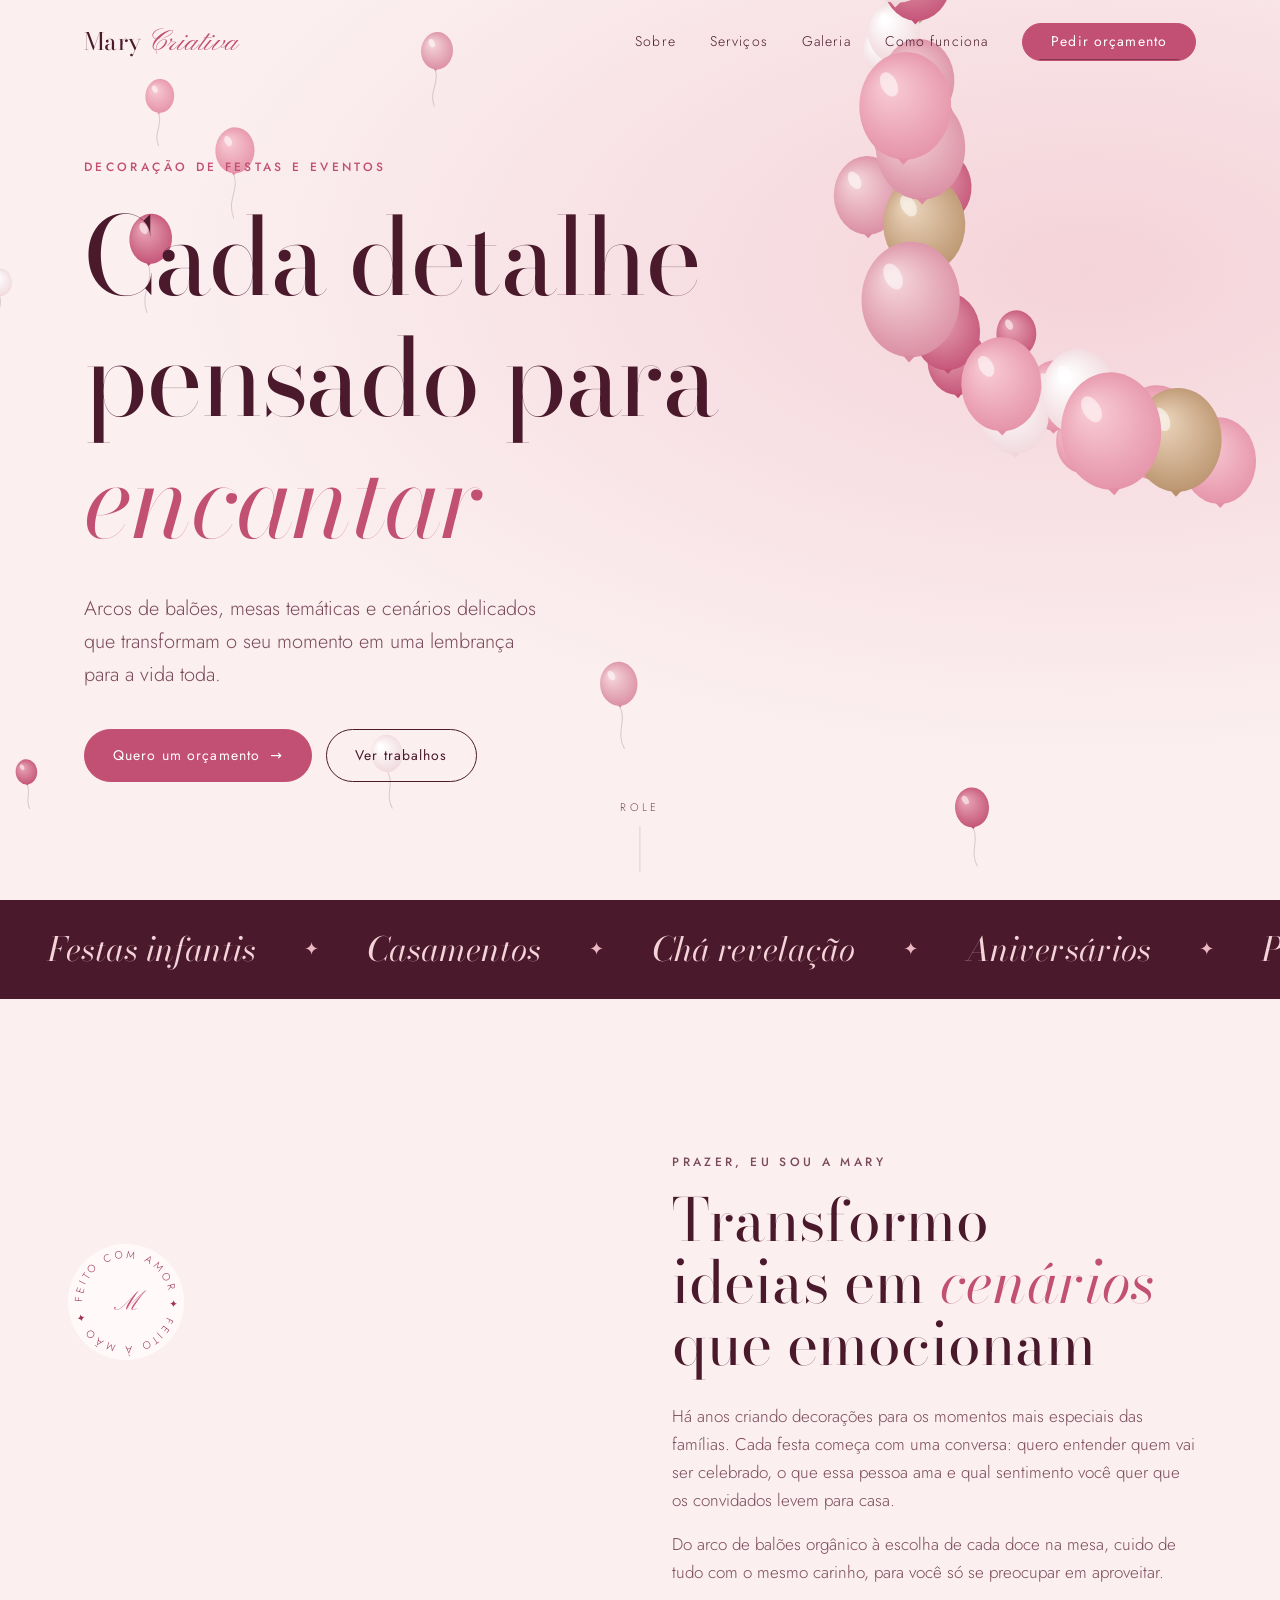
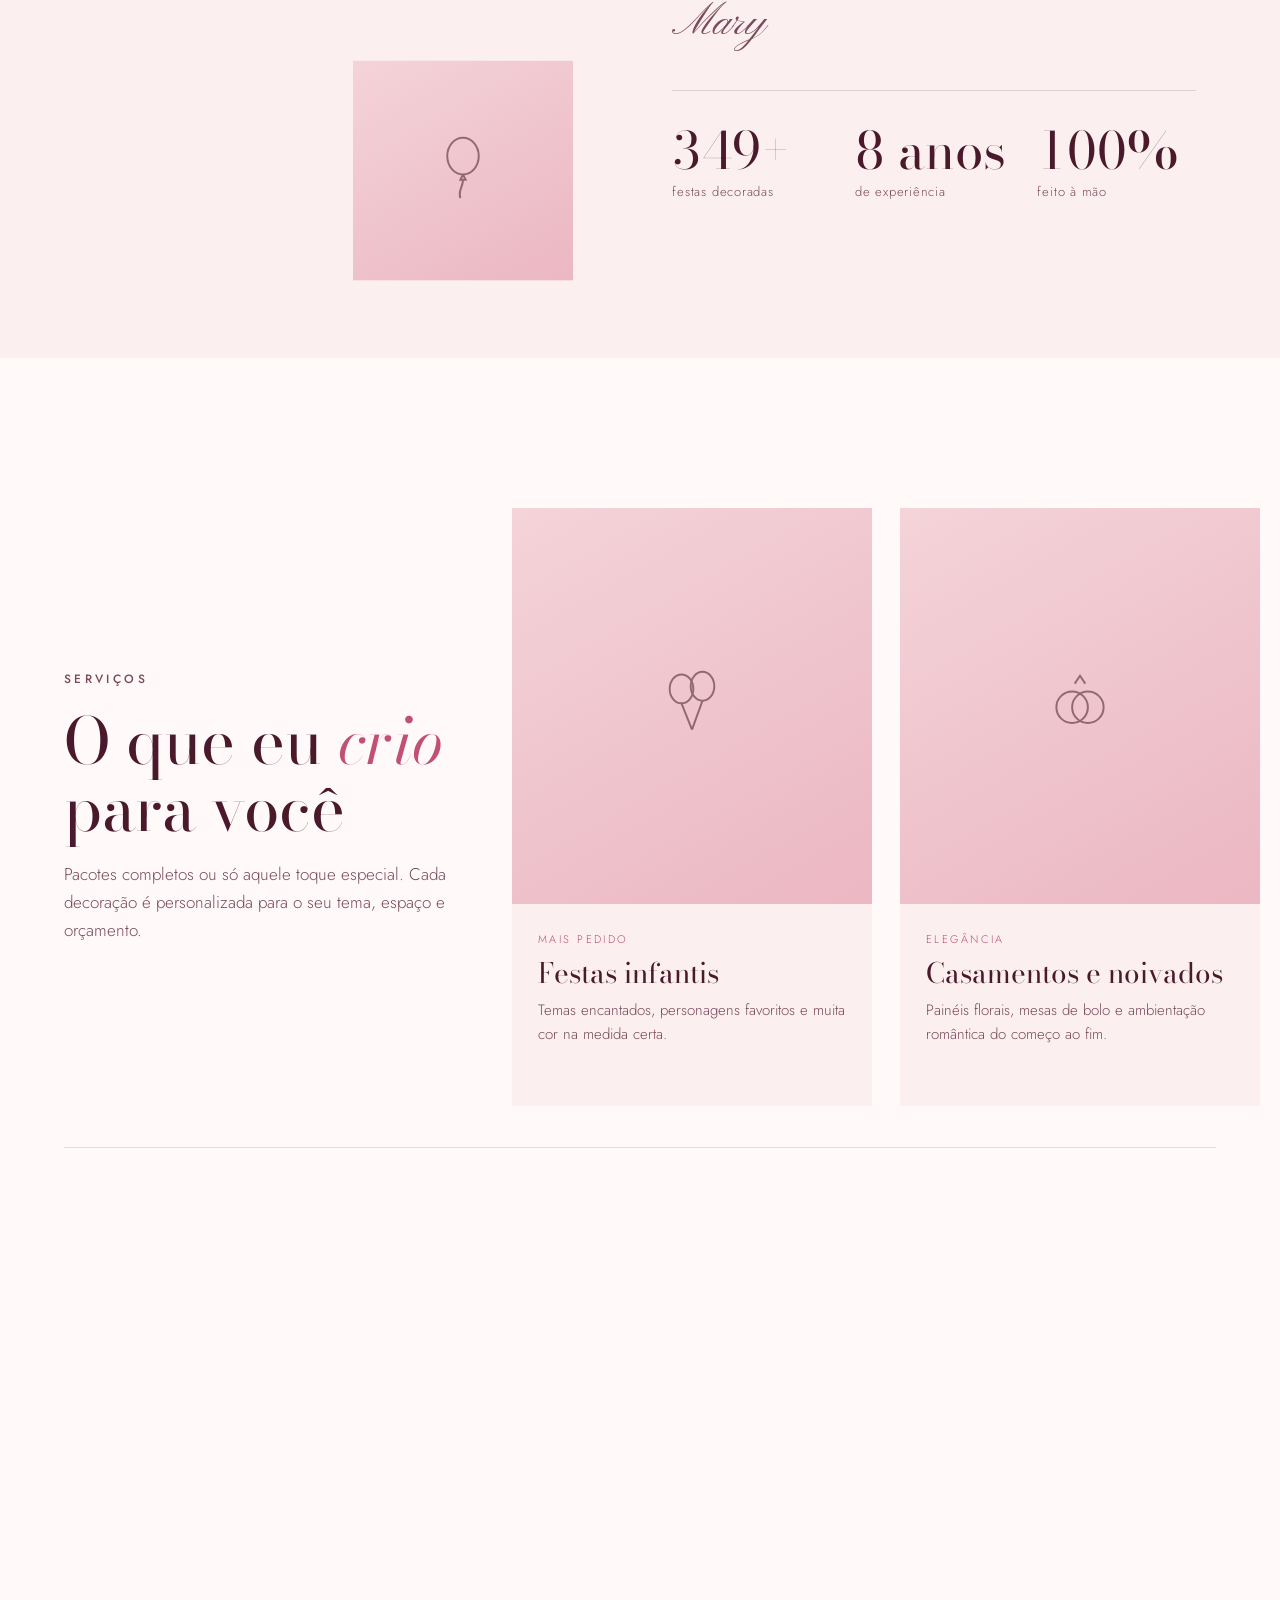
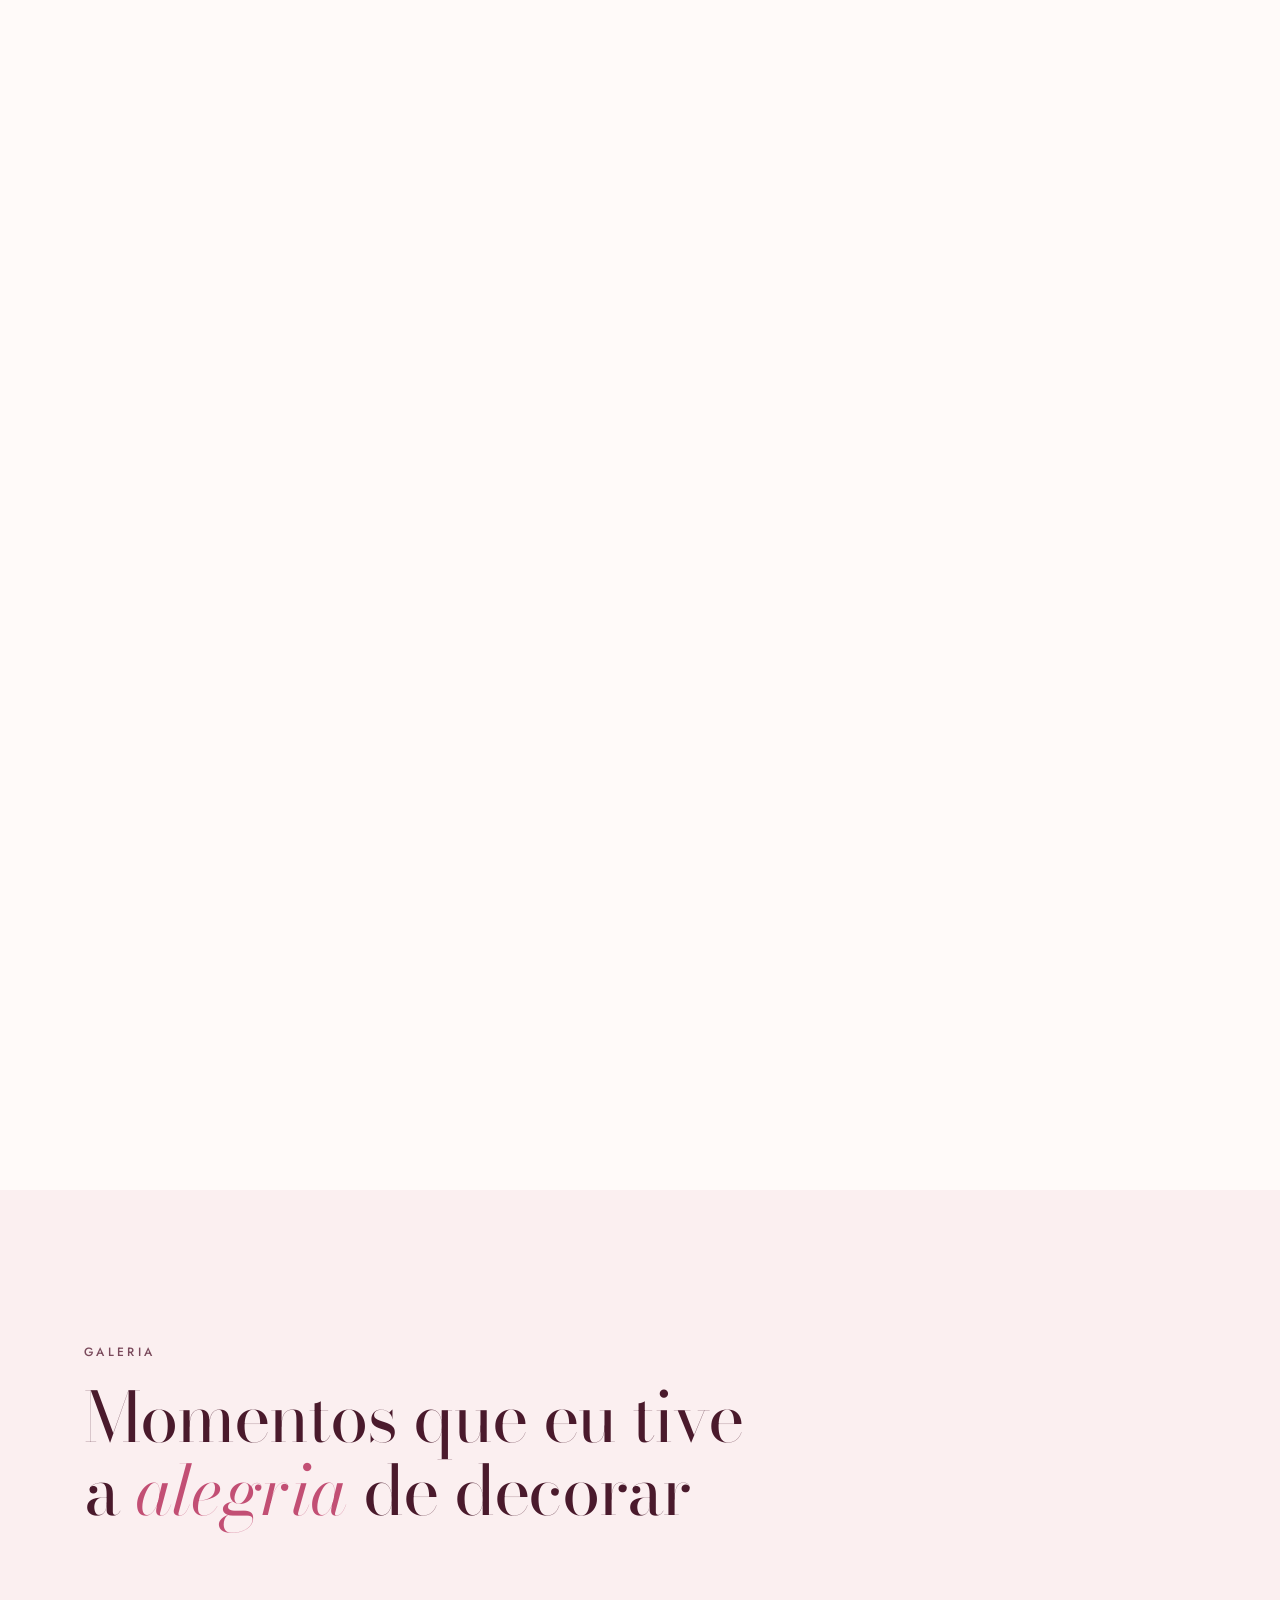
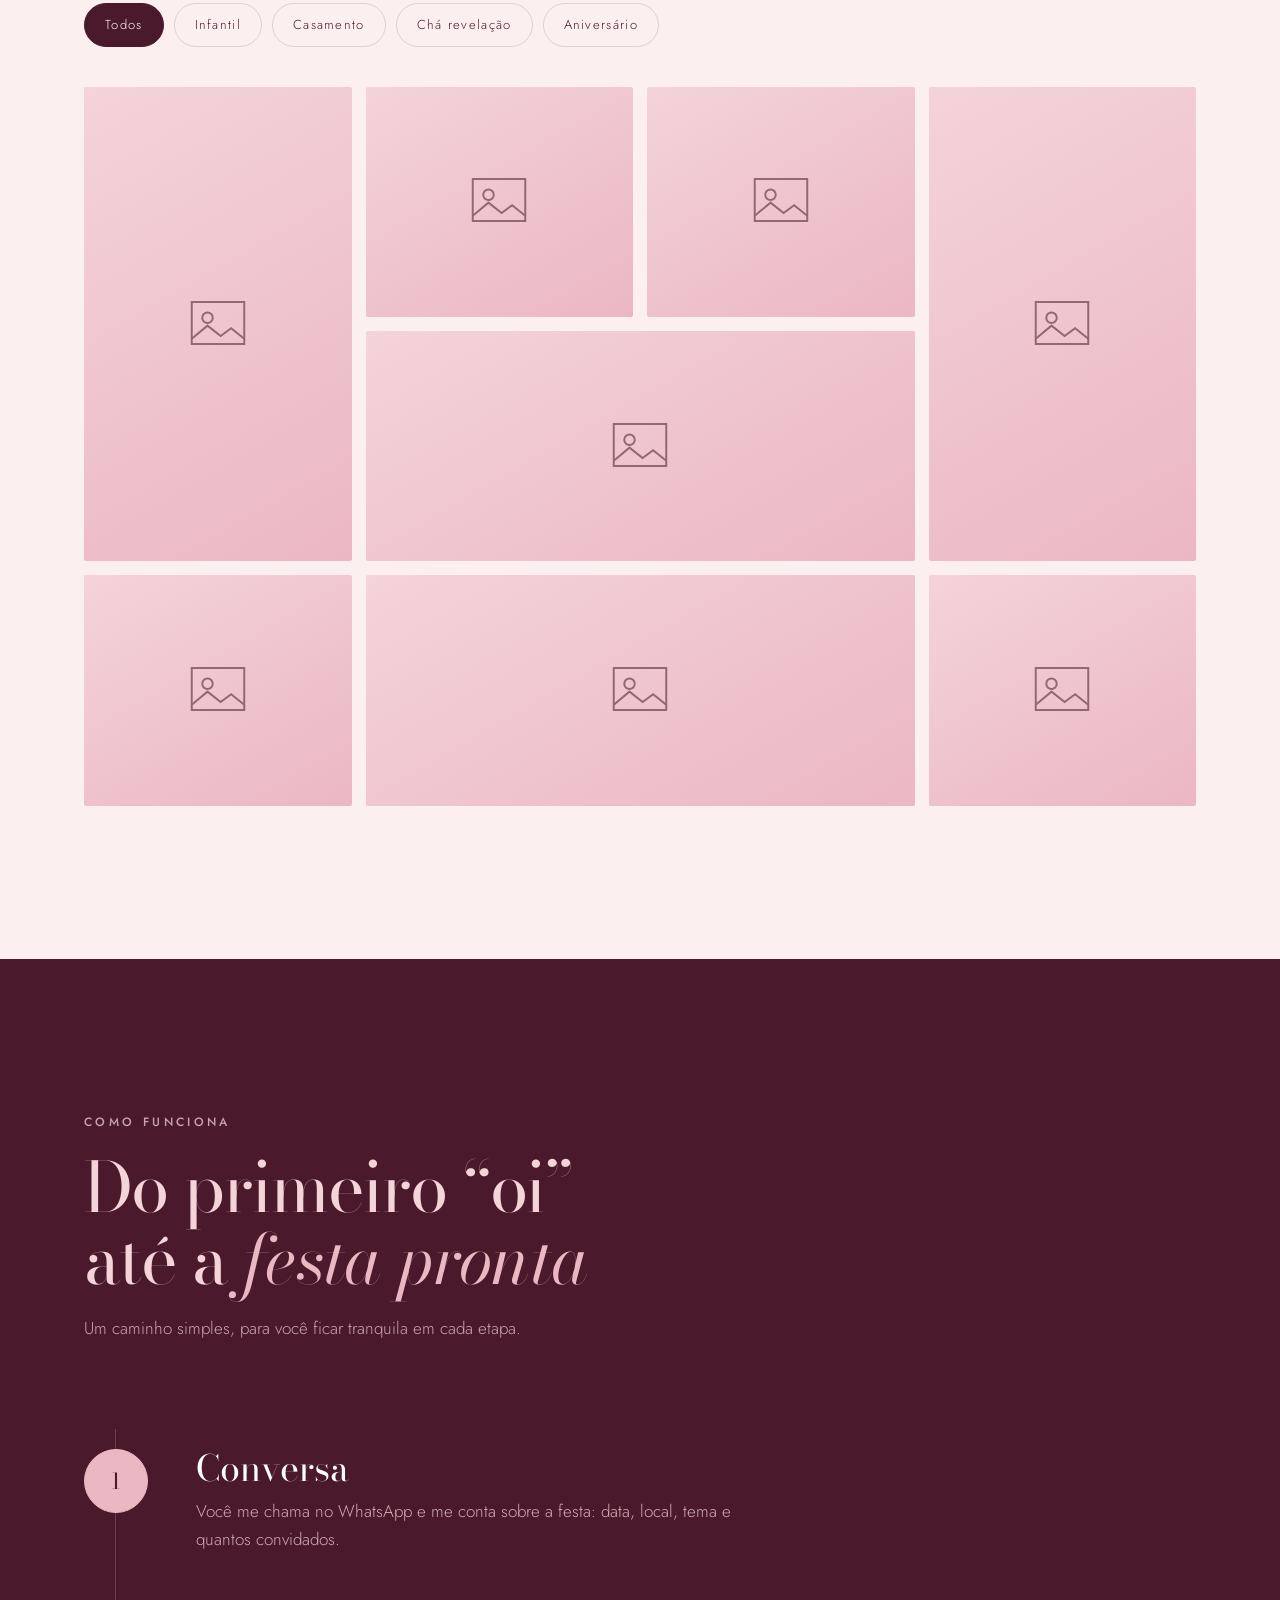
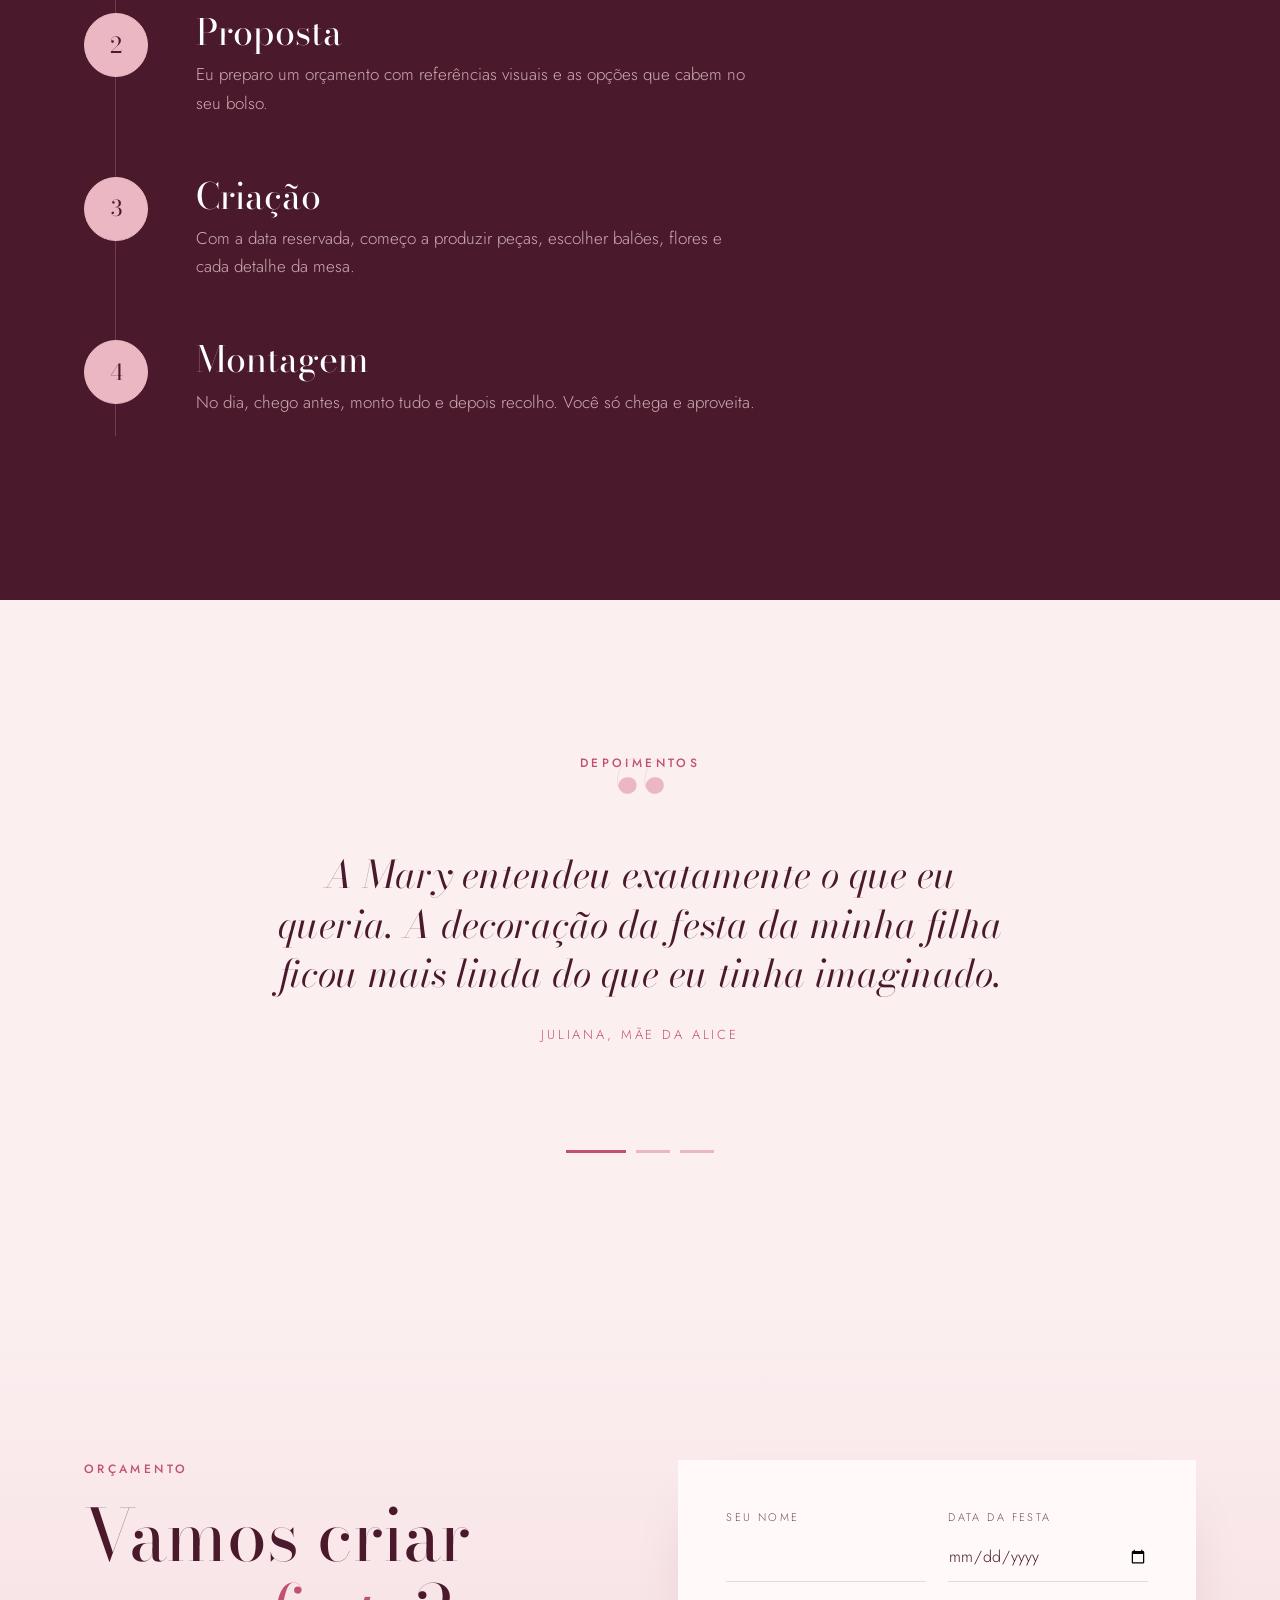
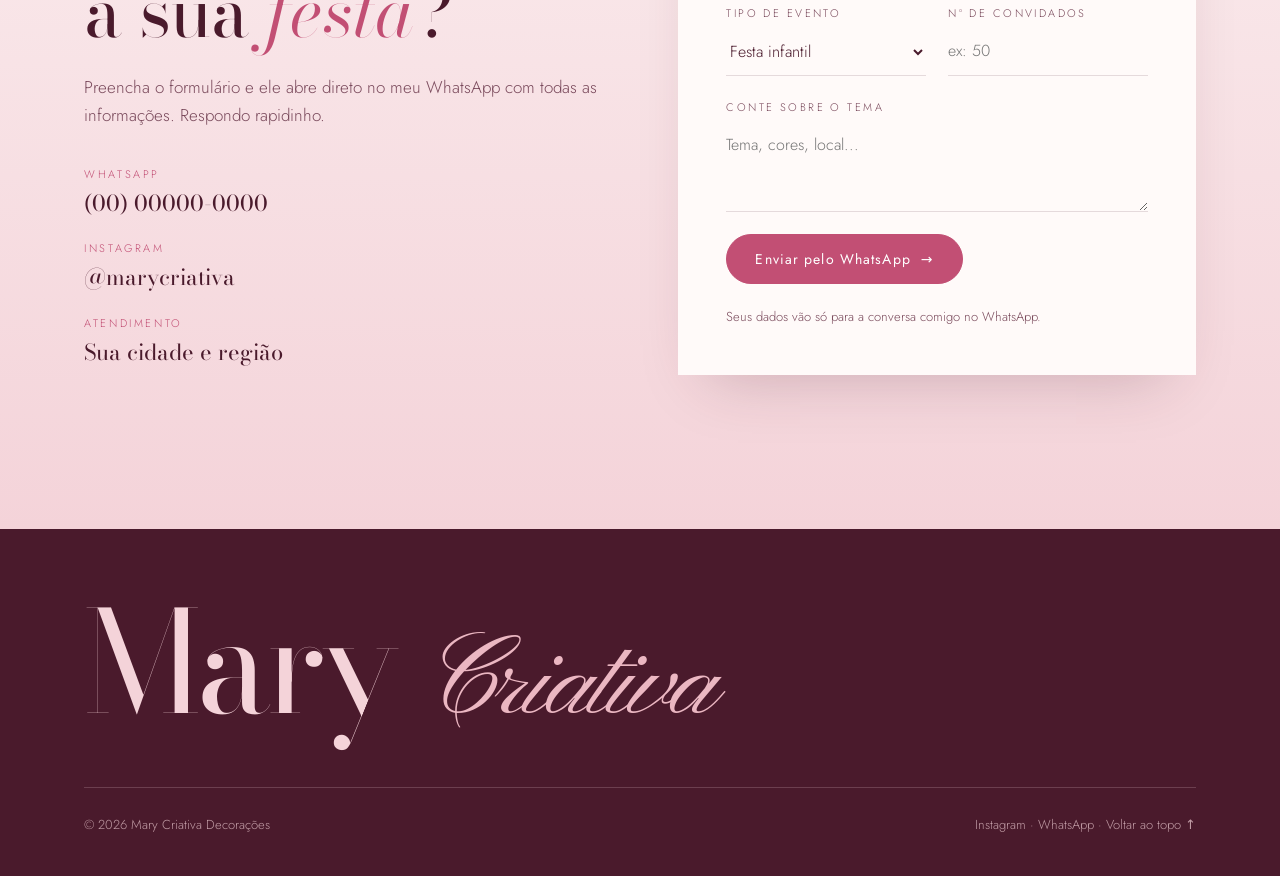
==== index.html @ 12950098 "Create Mary Criativa decoration site with scroll animations Single-page site in light and deep pink:" ====
<!DOCTYPE html>
<html lang="pt-BR">
<head>
<meta charset="UTF-8">
<meta name="viewport" content="width=device-width, initial-scale=1, viewport-fit=cover">
<title>Mary Criativa Decorações</title>
<meta name="description" content="Mary Criativa: decoração de festas e eventos com delicadeza, arcos de balões, mesas temáticas e pegue e monte.">
<link rel="preconnect" href="https://fonts.googleapis.com">
<link rel="preconnect" href="https://fonts.gstatic.com" crossorigin>
<link rel="stylesheet" href="https://fonts.googleapis.com/css2?family=Bodoni+Moda:ital,opsz,wght@0,6..96,400..700;1,6..96,400..700&family=Jost:wght@300;400;500&family=Pinyon+Script&display=swap">
<style>
:root{
  color-scheme: light;
  --blush:#FBEFF0;
  --petal:#F4D3D9;
  --petal-2:#EBB7C2;
  --rose:#C24F74;
  --rose-deep:#9E3358;
  --wine:#4A1A2C;
  --wine-soft:#7A4A5C;
  --gold:#B8906A;
  --paper:#FFFAF9;
  --line:rgba(74,26,44,.14);
  --display:"Bodoni Moda", "Didot", "Bodoni 72", Georgia, serif;
  --body:"Jost", "Avenir Next", "Segoe UI", system-ui, sans-serif;
  --script:"Pinyon Script", "Snell Roundhand", cursive;
  --gutter:clamp(16px, 5vw, 64px);
  --ease:cubic-bezier(.22,.8,.24,1);
}
*{box-sizing:border-box}
html{scroll-behavior:smooth}
body{
  margin:0;background:var(--blush);color:var(--wine);
  font-family:var(--body);font-weight:300;font-size:17px;line-height:1.65;
  -webkit-font-smoothing:antialiased;overflow-x:hidden;
}
img{max-width:100%;display:block}
a{color:inherit}
h1,h2,h3{font-family:var(--display);font-weight:400;line-height:1.05;margin:0;text-wrap:balance}
p{margin:0}
:focus-visible{outline:2px solid var(--rose);outline-offset:3px;border-radius:4px}
.wrap{max-width:1240px;margin-inline:auto;padding-inline:var(--gutter)}
.eyebrow{font-size:12px;letter-spacing:.28em;text-transform:uppercase;font-weight:500;color:var(--rose)}
.script{font-family:var(--script);font-weight:400;color:var(--rose);font-size:1.25em;line-height:.8}

/* progress bar */
.progress{position:fixed;inset:0 0 auto 0;height:3px;z-index:60;background:linear-gradient(90deg,var(--petal-2),var(--rose));transform-origin:0 50%;transform:scaleX(0)}

/* header */
.header{position:fixed;top:0;left:0;right:0;z-index:50;padding-top:env(safe-area-inset-top,0px);transition:background .4s,box-shadow .4s,backdrop-filter .4s}
.header .wrap{display:flex;align-items:center;justify-content:space-between;height:84px;transition:height .4s var(--ease)}
.header.scrolled{background:rgba(251,239,240,.82);backdrop-filter:blur(14px);-webkit-backdrop-filter:blur(14px);box-shadow:0 1px 0 var(--line)}
.header.scrolled .wrap{height:64px}
.logo{display:flex;align-items:baseline;gap:6px;text-decoration:none;font-family:var(--display);font-size:24px;letter-spacing:.02em}
.logo .script{font-size:30px}
.nav{display:flex;gap:34px;align-items:center}
.nav a{text-decoration:none;font-size:14px;letter-spacing:.08em;position:relative;padding-block:6px}
.nav a:not(.btn)::after{content:"";position:absolute;left:0;right:0;bottom:0;height:1px;background:var(--rose);transform:scaleX(0);transform-origin:right;transition:transform .45s var(--ease)}
.nav a:not(.btn):hover::after{transform:scaleX(1);transform-origin:left}
.menu-btn{display:none;background:none;border:0;width:44px;height:44px;cursor:pointer;position:relative;color:var(--wine)}
.menu-btn span{position:absolute;left:10px;right:10px;height:1.5px;background:currentColor;transition:transform .4s var(--ease),opacity .3s}
.menu-btn span:nth-child(1){top:16px}.menu-btn span:nth-child(2){top:22px}.menu-btn span:nth-child(3){top:28px}
.menu-open .menu-btn span:nth-child(1){transform:translateY(6px) rotate(45deg)}
.menu-open .menu-btn span:nth-child(2){opacity:0}
.menu-open .menu-btn span:nth-child(3){transform:translateY(-6px) rotate(-45deg)}

.btn{display:inline-flex;align-items:center;gap:10px;padding:14px 28px;border-radius:999px;border:1px solid var(--rose);background:var(--rose);color:#fff;text-decoration:none;font-family:var(--body);font-size:14px;font-weight:400;letter-spacing:.08em;cursor:pointer;position:relative;overflow:hidden;isolation:isolate;transition:color .45s var(--ease),border-color .45s}
.btn::before{content:"";position:absolute;inset:0;background:var(--wine);z-index:-1;transform:translateY(101%);border-radius:inherit;transition:transform .5s var(--ease)}
.btn:hover::before{transform:translateY(0)}
.btn:hover{border-color:var(--wine)}
.btn.ghost{background:transparent;color:var(--wine);border-color:var(--wine)}
.btn.ghost:hover{color:#fff}
.btn .arrow{transition:transform .45s var(--ease)}
.btn:hover .arrow{transform:translateX(4px)}

/* hero */
.hero{position:relative;min-height:min(100svh,920px);display:flex;align-items:center;padding-block:130px 90px;overflow:hidden;background:radial-gradient(120% 90% at 85% 30%,var(--petal) 0%,var(--blush) 60%)}
#balloons{position:absolute;inset:0;width:100%;height:100%;pointer-events:none}
.hero .wrap{position:relative;z-index:2;width:100%}
.hero-copy{max-width:640px}
.hero h1{font-size:clamp(48px,8.4vw,116px);letter-spacing:-.02em;margin-block:22px 28px}
.hero h1 em{font-style:italic;color:var(--rose)}
.hero h1 .line{display:block;overflow:hidden;padding-bottom:.08em}
.hero h1 .line > span{display:inline-block}
.hero p.lead{font-size:clamp(17px,1.6vw,20px);max-width:470px;color:var(--wine-soft)}
.hero-actions{display:flex;flex-wrap:wrap;gap:14px;margin-top:38px}
.scroll-hint{position:absolute;left:50%;bottom:28px;transform:translateX(-50%);z-index:2;display:flex;flex-direction:column;align-items:center;gap:10px;font-size:11px;letter-spacing:.3em;text-transform:uppercase;color:var(--wine-soft)}
.scroll-hint i{width:1px;height:46px;background:var(--line);position:relative;overflow:hidden}
.scroll-hint i::after{content:"";position:absolute;left:0;top:-50%;width:1px;height:50%;background:var(--rose);animation:drip 2s var(--ease) infinite}
@keyframes drip{to{top:100%}}

/* intro animation (only when JS + motion allowed) */
.anim .hero h1 .line > span{transform:translateY(110%);transition:transform 1.2s var(--ease)}
.anim .hero .fade-in{opacity:0;transform:translateY(18px);transition:opacity 1s var(--ease),transform 1s var(--ease)}
.anim.loaded .hero h1 .line > span{transform:none}
.anim.loaded .hero .fade-in{opacity:1;transform:none}
.anim.loaded .hero h1 .line:nth-child(2) > span{transition-delay:.12s}
.anim.loaded .hero h1 .line:nth-child(3) > span{transition-delay:.24s}
.anim.loaded .hero .fade-in.d1{transition-delay:.5s}
.anim.loaded .hero .fade-in.d2{transition-delay:.65s}
.anim.loaded .hero .fade-in.d3{transition-delay:.8s}

/* marquee */
.marquee{background:var(--wine);color:var(--petal);overflow:hidden;padding-block:22px;white-space:nowrap}
.marquee-track{display:inline-flex;gap:48px;animation:marquee 38s linear infinite;padding-left:48px}
.marquee span{font-family:var(--display);font-style:italic;font-size:clamp(22px,2.6vw,34px)}
.marquee b{color:var(--petal-2);font-weight:400;font-size:18px;align-self:center}
@keyframes marquee{to{transform:translateX(-50%)}}

/* sections */
section{position:relative}
.section{padding-block:clamp(90px,12vw,160px)}
.section-head{display:grid;gap:18px;margin-bottom:clamp(48px,6vw,80px);max-width:720px}
.section-head h2{font-size:clamp(38px,5.4vw,72px);letter-spacing:-.015em}
.section-head h2 em{font-style:italic;color:var(--rose)}
.section-head p{color:var(--wine-soft);max-width:560px}

/* reveal */
.anim [data-reveal]{opacity:0;transform:translateY(40px);transition:opacity 1.1s var(--ease),transform 1.1s var(--ease);transition-delay:var(--d,0s)}
.anim [data-reveal="left"]{transform:translateX(-50px)}
.anim [data-reveal="right"]{transform:translateX(50px)}
.anim [data-reveal="zoom"]{transform:scale(.92)}
.anim [data-reveal].in{opacity:1;transform:none}
.anim .mask{clip-path:inset(100% 0 0 0);transition:clip-path 1.4s var(--ease)}
.anim .mask.in{clip-path:inset(0 0 0 0)}

/* image slots: show photo if present, otherwise an elegant placeholder */
.photo{position:relative;overflow:hidden;background:linear-gradient(150deg,var(--petal) 0%,var(--petal-2) 100%);border-radius:2px}
.photo img{width:100%;height:100%;object-fit:cover;position:relative;z-index:1;transition:transform 1.2s var(--ease)}
.photo .ph{position:absolute;inset:0;display:grid;place-items:center;text-align:center;color:var(--wine);padding:20px}
.photo .ph svg{width:clamp(48px,7vw,84px);height:auto;opacity:.55;margin-inline:auto}
.photo .ph small{display:block;margin-top:10px;font-size:11px;letter-spacing:.24em;text-transform:uppercase;opacity:.6}

/* about */
.about-grid{display:grid;grid-template-columns:1fr 1.05fr;gap:clamp(40px,7vw,110px);align-items:center}
.about-media{position:relative;padding:0 10% 12% 0}
.about-media .photo.main{aspect-ratio:4/5}
.about-media .photo.small{position:absolute;right:0;bottom:0;width:48%;aspect-ratio:1;border:10px solid var(--blush)}
.about-media .badge{position:absolute;left:-18px;top:12%;z-index:3;width:120px;height:120px}
.about-media .badge svg{width:100%;height:100%;animation:spin 18s linear infinite}
@keyframes spin{to{transform:rotate(360deg)}}
.about-text h2{font-size:clamp(36px,4.6vw,62px);margin-block:18px 26px}
.about-text h2 em{font-style:italic;color:var(--rose)}
.about-text p + p{margin-top:16px}
.about-text p{color:var(--wine-soft)}
.signature{font-family:var(--script);font-size:44px;color:var(--rose);margin-top:26px;line-height:1}

.stats{display:grid;grid-template-columns:repeat(3,1fr);gap:24px;margin-top:44px;padding-top:34px;border-top:1px solid var(--line)}
.stat strong{display:block;font-family:var(--display);font-size:clamp(36px,4vw,54px);font-weight:400;line-height:1;font-variant-numeric:tabular-nums;color:var(--wine)}
.stat span{font-size:13px;letter-spacing:.06em;color:var(--wine-soft)}

/* services: horizontal scroll on desktop */
.services{background:var(--paper)}
.h-scroll{position:relative}
.h-sticky{position:sticky;top:0;height:100vh;display:flex;flex-direction:column;justify-content:center;overflow:hidden;padding-block:80px 40px}
.h-track{display:flex;gap:28px;padding-inline:var(--gutter);will-change:transform}
.h-intro{flex:0 0 min(420px,80vw);display:flex;flex-direction:column;justify-content:center;gap:18px;padding-right:30px}
.h-intro h2{font-size:clamp(40px,5vw,70px)}
.h-intro h2 em{font-style:italic;color:var(--rose)}
.h-intro p{color:var(--wine-soft)}
.card{flex:0 0 min(360px,78vw);background:var(--blush);display:flex;flex-direction:column;position:relative;transition:transform .6s var(--ease)}
.card .photo{aspect-ratio:4/4.4;border-radius:0}
.card:hover .photo img{transform:scale(1.06)}
.card-body{padding:26px 26px 30px;display:grid;gap:10px}
.card h3{font-size:28px}
.card p{font-size:15px;color:var(--wine-soft)}
.card .tag{font-size:11px;letter-spacing:.22em;text-transform:uppercase;color:var(--rose)}
.h-bar{margin:40px var(--gutter) 0;height:1px;background:var(--line);position:relative}
.h-bar i{position:absolute;left:0;top:-1px;height:3px;width:100%;background:var(--rose);transform-origin:0 50%;transform:scaleX(0)}

/* gallery */
.filters{display:flex;flex-wrap:wrap;gap:10px;margin-bottom:40px}
.filters button{font:inherit;font-size:13px;letter-spacing:.1em;padding:10px 20px;border-radius:999px;border:1px solid var(--line);background:transparent;color:var(--wine);cursor:pointer;transition:background .3s,color .3s,border-color .3s}
.filters button:hover{border-color:var(--rose)}
.filters button.active{background:var(--wine);border-color:var(--wine);color:var(--paper)}
.gallery{display:grid;grid-template-columns:repeat(4,1fr);grid-auto-rows:clamp(160px,18vw,250px);gap:14px}
.g-item{position:relative;cursor:zoom-in;overflow:hidden;border:0;padding:0;background:none;transition:opacity .5s var(--ease),transform .5s var(--ease)}
.g-item .photo{position:absolute;inset:0}
.g-item.tall{grid-row:span 2}
.g-item.wide{grid-column:span 2}
.g-item figcaption{position:absolute;inset:auto 0 0 0;z-index:2;padding:18px;color:#fff;text-align:left;font-size:13px;letter-spacing:.1em;background:linear-gradient(transparent,rgba(74,26,44,.7));transform:translateY(100%);transition:transform .5s var(--ease)}
.g-item:hover figcaption,.g-item:focus-visible figcaption{transform:none}
.g-item:hover img{transform:scale(1.07)}
.g-item.hide{display:none}

.lightbox{position:fixed;inset:0;z-index:80;background:rgba(40,12,24,.9);display:grid;place-items:center;padding:24px;opacity:0;pointer-events:none;transition:opacity .4s}
.lightbox.open{opacity:1;pointer-events:auto}
.lightbox .photo{width:min(900px,100%);aspect-ratio:4/3;transform:scale(.94);transition:transform .5s var(--ease)}
.lightbox.open .photo{transform:none}
.lightbox .photo img{object-fit:contain;background:#2a0c18}
.lb-close,.lb-nav{position:absolute;background:rgba(255,255,255,.1);color:#fff;border:1px solid rgba(255,255,255,.3);width:48px;height:48px;border-radius:50%;cursor:pointer;font-size:20px;display:grid;place-items:center;transition:background .3s}
.lb-close:hover,.lb-nav:hover{background:var(--rose)}
.lb-close{top:calc(20px + env(safe-area-inset-top,0px));right:20px}
.lb-prev{left:20px;top:50%}.lb-next{right:20px;top:50%}
.lb-caption{position:absolute;bottom:calc(24px + env(safe-area-inset-bottom,0px));left:0;right:0;text-align:center;color:var(--petal);font-family:var(--display);font-style:italic;font-size:20px}

/* process */
.process{background:var(--wine);color:var(--petal)}
.process .section-head p{color:rgba(244,211,217,.75)}
.process .section-head h2 em{color:var(--petal-2)}
.process .eyebrow{color:var(--petal-2)}
.steps{position:relative;display:grid;gap:0;max-width:900px}
.steps-line{position:absolute;left:31px;top:10px;bottom:10px;width:1px;background:rgba(244,211,217,.2)}
.steps-line i{position:absolute;inset:0;background:var(--petal-2);transform-origin:top;transform:scaleY(0)}
.step{display:grid;grid-template-columns:64px 1fr;gap:clamp(20px,4vw,48px);padding-block:30px;position:relative}
.step-num{width:64px;height:64px;border-radius:50%;border:1px solid rgba(244,211,217,.35);display:grid;place-items:center;font-family:var(--display);font-size:22px;background:var(--wine);position:relative;z-index:1;transition:background .6s,color .6s,border-color .6s}
.step.in .step-num{background:var(--petal-2);color:var(--wine);border-color:var(--petal-2)}
.step h3{font-size:clamp(26px,3vw,36px);margin-bottom:10px;color:#fff}
.step p{color:rgba(244,211,217,.78);max-width:560px}

/* testimonials */
.testi{text-align:center}
.testi .wrap{max-width:980px}
.quote-mark{font-family:var(--display);font-size:140px;line-height:.6;color:var(--petal-2);height:60px}
.slides{position:relative;min-height:260px;margin-top:10px}
.slide{position:absolute;inset:0;opacity:0;transform:translateY(20px);transition:opacity .8s var(--ease),transform .8s var(--ease);pointer-events:none}
.slide.active{opacity:1;transform:none;pointer-events:auto;position:relative}
.slide blockquote{margin:0;font-family:var(--display);font-style:italic;font-size:clamp(24px,3.2vw,38px);line-height:1.3;text-wrap:balance}
.slide cite{display:block;margin-top:26px;font-style:normal;font-size:13px;letter-spacing:.22em;text-transform:uppercase;color:var(--rose)}
.dots{display:flex;justify-content:center;gap:10px;margin-top:40px}
.dots button{width:34px;height:3px;border:0;padding:0;background:var(--petal-2);cursor:pointer;transition:background .3s,width .4s var(--ease)}
.dots button.active{background:var(--rose);width:60px}

/* contact */
.contact{background:linear-gradient(180deg,var(--blush),var(--petal))}
.contact-grid{display:grid;grid-template-columns:1fr 1fr;gap:clamp(40px,6vw,90px);align-items:start}
.contact h2{font-size:clamp(40px,5.6vw,76px);margin-block:18px 24px}
.contact h2 em{font-style:italic;color:var(--rose)}
.contact-info{display:grid;gap:18px;margin-top:36px}
.contact-info div{display:grid;gap:2px}
.contact-info span{font-size:11px;letter-spacing:.24em;text-transform:uppercase;color:var(--rose)}
.contact-info a,.contact-info p{font-family:var(--display);font-size:22px;text-decoration:none}
.form{background:var(--paper);padding:clamp(26px,4vw,48px);display:grid;gap:22px;box-shadow:0 30px 60px -30px rgba(74,26,44,.25)}
.field{display:grid;gap:6px}
.field label{font-size:11px;letter-spacing:.22em;text-transform:uppercase;color:var(--wine-soft)}
.field input,.field select,.field textarea{font:inherit;font-size:16px;color:var(--wine);background:transparent;border:0;border-bottom:1px solid var(--line);padding:10px 0;border-radius:0;transition:border-color .3s;width:100%}
.field textarea{resize:vertical;min-height:90px}
.field input:focus,.field select:focus,.field textarea:focus{outline:none;border-bottom-color:var(--rose)}
.row2{display:grid;grid-template-columns:1fr 1fr;gap:22px}
.form .btn{justify-self:start}
.form-note{font-size:13px;color:var(--wine-soft)}

/* footer */
.footer{background:var(--wine);color:var(--petal);padding-block:70px calc(40px + env(safe-area-inset-bottom,0px))}
.footer .big{font-family:var(--display);font-size:clamp(54px,11vw,160px);line-height:.9;letter-spacing:-.03em;color:var(--petal)}
.footer .big em{font-family:var(--script);font-style:normal;color:var(--petal-2);font-size:.8em}
.footer-bottom{display:flex;flex-wrap:wrap;justify-content:space-between;gap:20px;margin-top:50px;padding-top:26px;border-top:1px solid rgba(244,211,217,.2);font-size:13px;color:rgba(244,211,217,.7)}
.footer-bottom a{text-decoration:none}
.footer-bottom a:hover{color:#fff}

/* whatsapp float */
.wa{position:fixed;right:20px;bottom:calc(20px + env(safe-area-inset-bottom,0px));z-index:40;width:58px;height:58px;border-radius:50%;background:var(--rose);color:#fff;display:grid;place-items:center;box-shadow:0 12px 30px -8px rgba(158,51,88,.6);transform:scale(0);transition:transform .5s var(--ease),background .3s}
.wa.show{transform:scale(1)}
.wa:hover{background:var(--wine)}
.wa::before{content:"";position:absolute;inset:0;border-radius:50%;border:1px solid var(--rose);animation:ping 2.4s var(--ease) infinite}
@keyframes ping{from{transform:scale(1);opacity:.8}to{transform:scale(1.6);opacity:0}}
.wa svg{width:28px;height:28px}

/* responsive */
@media (max-width:960px){
  .about-grid,.contact-grid{grid-template-columns:1fr}
  .gallery{grid-template-columns:repeat(2,1fr)}
  .g-item.wide{grid-column:span 2}
}
@media (max-width:860px){
  .menu-btn{display:block;z-index:2}
  .nav{position:fixed;inset:0;background:var(--blush);flex-direction:column;justify-content:center;gap:26px;opacity:0;pointer-events:none;transition:opacity .4s}
  .nav a{font-family:var(--display);font-size:32px;letter-spacing:0}
  .nav a.btn{font-family:var(--body);font-size:15px}
  .menu-open .nav{opacity:1;pointer-events:auto}
  /* services become a vertical list */
  .h-scroll{height:auto !important}
  .h-sticky{position:relative;height:auto;padding-block:90px}
  .h-track{flex-direction:column;transform:none !important}
  .h-intro{flex:auto;padding:0}
  .card{flex:auto}
  .h-bar{display:none}
}
@media (max-width:560px){
  .hero{padding-top:210px}
  .row2{grid-template-columns:1fr}
  .stats{grid-template-columns:1fr 1fr 1fr;gap:12px}
  .gallery{grid-auto-rows:150px;gap:10px}
  .about-media .badge{width:90px;height:90px;left:-6px}
  .lb-prev{left:8px}.lb-next{right:8px}
}
@media (prefers-reduced-motion:reduce){
  *,*::before,*::after{animation:none !important;transition:none !important}
  html{scroll-behavior:auto}
}
</style>
</head>
<body>

<div class="progress" id="progress"></div>

<header class="header" id="header">
  <div class="wrap">
    <a href="#inicio" class="logo" aria-label="Mary Criativa, início"><span>Mary</span><span class="script">Criativa</span></a>
    <nav class="nav" id="nav" aria-label="Menu principal">
      <a href="#sobre">Sobre</a>
      <a href="#servicos">Serviços</a>
      <a href="#galeria">Galeria</a>
      <a href="#como-funciona">Como funciona</a>
      <a href="#contato" class="btn">Pedir orçamento</a>
    </nav>
    <button class="menu-btn" id="menuBtn" aria-label="Abrir menu" aria-expanded="false"><span></span><span></span><span></span></button>
  </div>
</header>

<main>
<!-- HERO -->
<section class="hero" id="inicio">
  <canvas id="balloons" aria-hidden="true"></canvas>
  <div class="wrap">
    <div class="hero-copy">
      <p class="eyebrow fade-in d1">Decoração de festas e eventos</p>
      <h1>
        <span class="line"><span>Cada detalhe</span></span>
        <span class="line"><span>pensado para</span></span>
        <span class="line"><span><em>encantar</em></span></span>
      </h1>
      <p class="lead fade-in d2">Arcos de balões, mesas temáticas e cenários delicados que transformam o seu momento em uma lembrança para a vida toda.</p>
      <div class="hero-actions fade-in d3">
        <a href="#contato" class="btn">Quero um orçamento <span class="arrow">→</span></a>
        <a href="#galeria" class="btn ghost">Ver trabalhos</a>
      </div>
    </div>
  </div>
  <div class="scroll-hint" aria-hidden="true">Role<i></i></div>
</section>

<!-- MARQUEE -->
<div class="marquee" aria-hidden="true">
  <div class="marquee-track">
    <span>Festas infantis</span><b>✦</b><span>Casamentos</span><b>✦</b><span>Chá revelação</span><b>✦</b><span>Aniversários</span><b>✦</b><span>Pegue e monte</span><b>✦</b><span>Arcos de balões</span><b>✦</b>
    <span>Festas infantis</span><b>✦</b><span>Casamentos</span><b>✦</b><span>Chá revelação</span><b>✦</b><span>Aniversários</span><b>✦</b><span>Pegue e monte</span><b>✦</b><span>Arcos de balões</span><b>✦</b>
  </div>
</div>

<!-- SOBRE -->
<section class="section" id="sobre">
  <div class="wrap about-grid">
    <div class="about-media">
      <div class="photo main mask" data-parallax="-0.06">
        <img src="img/sobre-1.jpg" alt="Mary montando uma decoração">
        <div class="ph"><div><svg viewBox="0 0 64 64" fill="none" stroke="currentColor" stroke-width="1.5"><circle cx="32" cy="22" r="10"/><path d="M14 56c2-10 9-16 18-16s16 6 18 16"/></svg><small>Sua foto aqui</small></div></div>
      </div>
      <div class="photo small" data-reveal="zoom" style="--d:.3s" data-parallax="0.08">
        <img src="img/sobre-2.jpg" alt="Detalhe de mesa decorada">
        <div class="ph"><div><svg viewBox="0 0 64 64" fill="none" stroke="currentColor" stroke-width="1.5"><ellipse cx="32" cy="24" rx="12" ry="14"/><path d="M32 38l-2 4h4l-2-4M32 42c0 6-4 8-2 14"/></svg></div></div>
      </div>
      <div class="badge" aria-hidden="true">
        <svg viewBox="0 0 120 120">
          <defs><path id="circ" d="M60,60 m-44,0 a44,44 0 1,1 88,0 a44,44 0 1,1 -88,0"/></defs>
          <circle cx="60" cy="60" r="58" fill="#FFFAF9"/>
          <text font-family="Jost, sans-serif" font-size="10.5" letter-spacing="3.2" fill="#9E3358"><textPath href="#circ">FEITO COM AMOR ✦ FEITO À MÃO ✦</textPath></text>
          <text x="60" y="68" text-anchor="middle" font-family="Pinyon Script, cursive" font-size="26" fill="#C24F74">M</text>
        </svg>
      </div>
    </div>
    <div class="about-text">
      <p class="eyebrow" data-reveal>Prazer, eu sou a Mary</p>
      <h2 data-reveal style="--d:.1s">Transformo ideias em <em>cenários</em> que emocionam</h2>
      <p data-reveal style="--d:.2s">Há anos criando decorações para os momentos mais especiais das famílias. Cada festa começa com uma conversa: quero entender quem vai ser celebrado, o que essa pessoa ama e qual sentimento você quer que os convidados levem para casa.</p>
      <p data-reveal style="--d:.3s">Do arco de balões orgânico à escolha de cada doce na mesa, cuido de tudo com o mesmo carinho, para você só se preocupar em aproveitar.</p>
      <p class="signature" data-reveal style="--d:.4s">Mary</p>
      <div class="stats">
        <div class="stat" data-reveal style="--d:.1s"><strong data-count="350" data-suffix="+">0</strong><span>festas decoradas</span></div>
        <div class="stat" data-reveal style="--d:.2s"><strong data-count="8" data-suffix=" anos">0</strong><span>de experiência</span></div>
        <div class="stat" data-reveal style="--d:.3s"><strong data-count="100" data-suffix="%">0</strong><span>feito à mão</span></div>
      </div>
    </div>
  </div>
</section>

<!-- SERVIÇOS (scroll horizontal) -->
<section class="services" id="servicos">
  <div class="h-scroll" id="hScroll">
    <div class="h-sticky">
      <div class="h-track" id="hTrack">
        <div class="h-intro">
          <p class="eyebrow">Serviços</p>
          <h2>O que eu <em>crio</em> para você</h2>
          <p>Pacotes completos ou só aquele toque especial. Cada decoração é personalizada para o seu tema, espaço e orçamento.</p>
        </div>
        <article class="card">
          <div class="photo"><img src="img/servico-infantil.jpg" alt="Festa infantil decorada"><div class="ph"><div><svg viewBox="0 0 64 64" fill="none" stroke="currentColor" stroke-width="1.5"><ellipse cx="24" cy="22" rx="9" ry="11"/><ellipse cx="40" cy="20" rx="9" ry="11"/><path d="M24 33l8 20M40 31l-8 22"/></svg></div></div></div>
          <div class="card-body"><span class="tag">Mais pedido</span><h3>Festas infantis</h3><p>Temas encantados, personagens favoritos e muita cor na medida certa.</p></div>
        </article>
        <article class="card">
          <div class="photo"><img src="img/servico-casamento.jpg" alt="Decoração de casamento"><div class="ph"><div><svg viewBox="0 0 64 64" fill="none" stroke="currentColor" stroke-width="1.5"><circle cx="26" cy="36" r="12"/><circle cx="38" cy="36" r="12"/><path d="M28 18l4-6 4 6"/></svg></div></div></div>
          <div class="card-body"><span class="tag">Elegância</span><h3>Casamentos e noivados</h3><p>Painéis florais, mesas de bolo e ambientação romântica do começo ao fim.</p></div>
        </article>
        <article class="card">
          <div class="photo"><img src="img/servico-cha.jpg" alt="Chá revelação decorado"><div class="ph"><div><svg viewBox="0 0 64 64" fill="none" stroke="currentColor" stroke-width="1.5"><path d="M20 44h24M22 44c0-12 4-20 10-20s10 8 10 20"/><path d="M32 24v-8M28 16h8"/></svg></div></div></div>
          <div class="card-body"><span class="tag">Doçura</span><h3>Chá de bebê e revelação</h3><p>Tons suaves, balões e aquele momento surpresa preparado com cuidado.</p></div>
        </article>
        <article class="card">
          <div class="photo"><img src="img/servico-aniversario.jpg" alt="Aniversário adulto decorado"><div class="ph"><div><svg viewBox="0 0 64 64" fill="none" stroke="currentColor" stroke-width="1.5"><rect x="16" y="30" width="32" height="20"/><path d="M16 38h32M26 30v-8M38 30v-8"/><path d="M26 18c1 2 0 3 0 4M38 18c1 2 0 3 0 4"/></svg></div></div></div>
          <div class="card-body"><span class="tag">Celebração</span><h3>Aniversários adultos</h3><p>15 anos, 30, 50 ou 80. Uma decoração com a cara de quem faz aniversário.</p></div>
        </article>
        <article class="card">
          <div class="photo"><img src="img/servico-pegue-monte.jpg" alt="Kit pegue e monte"><div class="ph"><div><svg viewBox="0 0 64 64" fill="none" stroke="currentColor" stroke-width="1.5"><path d="M14 26l18-10 18 10v22l-18 10-18-10z"/><path d="M14 26l18 10 18-10M32 36v22"/></svg></div></div></div>
          <div class="card-body"><span class="tag">Prático</span><h3>Pegue e monte</h3><p>Kits completos para você mesma montar em casa, com instruções e muito charme.</p></div>
        </article>
        <article class="card">
          <div class="photo"><img src="img/servico-baloes.jpg" alt="Arco de balões orgânico"><div class="ph"><div><svg viewBox="0 0 64 64" fill="none" stroke="currentColor" stroke-width="1.5"><path d="M10 52C10 28 20 14 32 14s22 14 22 38"/><circle cx="14" cy="36" r="5"/><circle cx="22" cy="22" r="6"/><circle cx="34" cy="16" r="5"/><circle cx="46" cy="24" r="6"/><circle cx="52" cy="40" r="5"/></svg></div></div></div>
          <div class="card-body"><span class="tag">Assinatura</span><h3>Arcos de balões</h3><p>Arcos orgânicos, desconstruídos e colunas para qualquer espaço.</p></div>
        </article>
      </div>
      <div class="h-bar" aria-hidden="true"><i id="hBar"></i></div>
    </div>
  </div>
</section>

<!-- GALERIA -->
<section class="section" id="galeria">
  <div class="wrap">
    <div class="section-head">
      <p class="eyebrow" data-reveal>Galeria</p>
      <h2 data-reveal style="--d:.1s">Momentos que eu tive a <em>alegria</em> de decorar</h2>
    </div>
    <div class="filters" role="group" aria-label="Filtrar galeria" data-reveal style="--d:.15s">
      <button class="active" data-filter="all">Todos</button>
      <button data-filter="infantil">Infantil</button>
      <button data-filter="casamento">Casamento</button>
      <button data-filter="cha">Chá revelação</button>
      <button data-filter="adulto">Aniversário</button>
    </div>
    <div class="gallery" id="gallery">
      <button class="g-item tall" data-cat="infantil" data-reveal="zoom"><div class="photo"><img src="img/galeria-1.jpg" alt="Festa jardim encantado"><div class="ph"><div><svg viewBox="0 0 64 64" fill="none" stroke="currentColor" stroke-width="1.5"><rect x="12" y="16" width="40" height="32"/><circle cx="24" cy="28" r="4"/><path d="M12 44l12-10 10 8 8-6 10 8"/></svg></div></div></div><figcaption>Jardim encantado</figcaption></button>
      <button class="g-item" data-cat="casamento" data-reveal="zoom" style="--d:.1s"><div class="photo"><img src="img/galeria-2.jpg" alt="Mesa de bolo de casamento"><div class="ph"><div><svg viewBox="0 0 64 64" fill="none" stroke="currentColor" stroke-width="1.5"><rect x="12" y="16" width="40" height="32"/><circle cx="24" cy="28" r="4"/><path d="M12 44l12-10 10 8 8-6 10 8"/></svg></div></div></div><figcaption>Casamento boho</figcaption></button>
      <button class="g-item" data-cat="cha" data-reveal="zoom" style="--d:.2s"><div class="photo"><img src="img/galeria-3.jpg" alt="Chá revelação rosa e azul"><div class="ph"><div><svg viewBox="0 0 64 64" fill="none" stroke="currentColor" stroke-width="1.5"><rect x="12" y="16" width="40" height="32"/><circle cx="24" cy="28" r="4"/><path d="M12 44l12-10 10 8 8-6 10 8"/></svg></div></div></div><figcaption>Menino ou menina?</figcaption></button>
      <button class="g-item tall" data-cat="adulto" data-reveal="zoom" style="--d:.3s"><div class="photo"><img src="img/galeria-4.jpg" alt="Aniversário de 15 anos"><div class="ph"><div><svg viewBox="0 0 64 64" fill="none" stroke="currentColor" stroke-width="1.5"><rect x="12" y="16" width="40" height="32"/><circle cx="24" cy="28" r="4"/><path d="M12 44l12-10 10 8 8-6 10 8"/></svg></div></div></div><figcaption>15 anos rosé</figcaption></button>
      <button class="g-item wide" data-cat="infantil" data-reveal="zoom"><div class="photo"><img src="img/galeria-5.jpg" alt="Festa safári"><div class="ph"><div><svg viewBox="0 0 64 64" fill="none" stroke="currentColor" stroke-width="1.5"><rect x="12" y="16" width="40" height="32"/><circle cx="24" cy="28" r="4"/><path d="M12 44l12-10 10 8 8-6 10 8"/></svg></div></div></div><figcaption>Safári baby</figcaption></button>
      <button class="g-item" data-cat="casamento" data-reveal="zoom" style="--d:.1s"><div class="photo"><img src="img/galeria-6.jpg" alt="Painel floral de noivado"><div class="ph"><div><svg viewBox="0 0 64 64" fill="none" stroke="currentColor" stroke-width="1.5"><rect x="12" y="16" width="40" height="32"/><circle cx="24" cy="28" r="4"/><path d="M12 44l12-10 10 8 8-6 10 8"/></svg></div></div></div><figcaption>Noivado floral</figcaption></button>
      <button class="g-item wide" data-cat="adulto" data-reveal="zoom"><div class="photo"><img src="img/galeria-7.jpg" alt="Aniversário 50 anos"><div class="ph"><div><svg viewBox="0 0 64 64" fill="none" stroke="currentColor" stroke-width="1.5"><rect x="12" y="16" width="40" height="32"/><circle cx="24" cy="28" r="4"/><path d="M12 44l12-10 10 8 8-6 10 8"/></svg></div></div></div><figcaption>50 anos dourado</figcaption></button>
      <button class="g-item" data-cat="cha" data-reveal="zoom" style="--d:.1s"><div class="photo"><img src="img/galeria-8.jpg" alt="Chá de bebê ursinhos"><div class="ph"><div><svg viewBox="0 0 64 64" fill="none" stroke="currentColor" stroke-width="1.5"><rect x="12" y="16" width="40" height="32"/><circle cx="24" cy="28" r="4"/><path d="M12 44l12-10 10 8 8-6 10 8"/></svg></div></div></div><figcaption>Chá de ursinhos</figcaption></button>
    </div>
  </div>
</section>

<!-- COMO FUNCIONA -->
<section class="section process" id="como-funciona">
  <div class="wrap">
    <div class="section-head">
      <p class="eyebrow" data-reveal>Como funciona</p>
      <h2 data-reveal style="--d:.1s">Do primeiro “oi” até a <em>festa pronta</em></h2>
      <p data-reveal style="--d:.2s">Um caminho simples, para você ficar tranquila em cada etapa.</p>
    </div>
    <div class="steps" id="steps">
      <div class="steps-line" aria-hidden="true"><i id="stepsLine"></i></div>
      <div class="step"><div class="step-num">1</div><div data-reveal="right"><h3>Conversa</h3><p>Você me chama no WhatsApp e me conta sobre a festa: data, local, tema e quantos convidados.</p></div></div>
      <div class="step"><div class="step-num">2</div><div data-reveal="right"><h3>Proposta</h3><p>Eu preparo um orçamento com referências visuais e as opções que cabem no seu bolso.</p></div></div>
      <div class="step"><div class="step-num">3</div><div data-reveal="right"><h3>Criação</h3><p>Com a data reservada, começo a produzir peças, escolher balões, flores e cada detalhe da mesa.</p></div></div>
      <div class="step"><div class="step-num">4</div><div data-reveal="right"><h3>Montagem</h3><p>No dia, chego antes, monto tudo e depois recolho. Você só chega e aproveita.</p></div></div>
    </div>
  </div>
</section>

<!-- DEPOIMENTOS -->
<section class="section testi" id="depoimentos">
  <div class="wrap">
    <p class="eyebrow" data-reveal>Depoimentos</p>
    <div class="quote-mark" aria-hidden="true" data-reveal>“</div>
    <div class="slides" id="slides" aria-live="polite">
      <figure class="slide active"><blockquote>A Mary entendeu exatamente o que eu queria. A decoração da festa da minha filha ficou mais linda do que eu tinha imaginado.</blockquote><cite>Juliana, mãe da Alice</cite></figure>
      <figure class="slide"><blockquote>Todos os convidados perguntaram quem fez a decoração. Cada detalhe estava perfeito, até as lembrancinhas.</blockquote><cite>Camila e Rafael, noivado</cite></figure>
      <figure class="slide"><blockquote>Pontual, caprichosa e super atenciosa. Já reservei a data para o próximo aniversário.</blockquote><cite>Patrícia, aniversário de 40 anos</cite></figure>
    </div>
    <div class="dots" id="dots" role="tablist" aria-label="Depoimentos"></div>
  </div>
</section>

<!-- CONTATO -->
<section class="section contact" id="contato">
  <div class="wrap contact-grid">
    <div>
      <p class="eyebrow" data-reveal>Orçamento</p>
      <h2 data-reveal style="--d:.1s">Vamos criar a sua <em>festa</em>?</h2>
      <p data-reveal style="--d:.2s;color:var(--wine-soft)">Preencha o formulário e ele abre direto no meu WhatsApp com todas as informações. Respondo rapidinho.</p>
      <div class="contact-info">
        <div data-reveal style="--d:.25s"><span>WhatsApp</span><a id="waText" href="#" target="_blank" rel="noopener">(00) 00000-0000</a></div>
        <div data-reveal style="--d:.3s"><span>Instagram</span><a id="igText" href="#" target="_blank" rel="noopener">@marycriativa</a></div>
        <div data-reveal style="--d:.35s"><span>Atendimento</span><p id="cityText">Sua cidade e região</p></div>
      </div>
    </div>
    <form class="form" id="form" data-reveal="left" style="--d:.2s">
      <div class="row2">
        <div class="field"><label for="f-nome">Seu nome</label><input id="f-nome" name="nome" required autocomplete="name"></div>
        <div class="field"><label for="f-data">Data da festa</label><input id="f-data" name="data" type="date"></div>
      </div>
      <div class="row2">
        <div class="field"><label for="f-tipo">Tipo de evento</label>
          <select id="f-tipo" name="tipo"><option>Festa infantil</option><option>Casamento / noivado</option><option>Chá de bebê / revelação</option><option>Aniversário adulto</option><option>Pegue e monte</option><option>Outro</option></select></div>
        <div class="field"><label for="f-conv">Nº de convidados</label><input id="f-conv" name="convidados" inputmode="numeric" placeholder="ex: 50"></div>
      </div>
      <div class="field"><label for="f-msg">Conte sobre o tema</label><textarea id="f-msg" name="mensagem" placeholder="Tema, cores, local..."></textarea></div>
      <button class="btn" type="submit">Enviar pelo WhatsApp <span class="arrow">→</span></button>
      <p class="form-note">Seus dados vão só para a conversa comigo no WhatsApp.</p>
    </form>
  </div>
</section>
</main>

<footer class="footer">
  <div class="wrap">
    <p class="big" data-reveal>Mary <em>Criativa</em></p>
    <div class="footer-bottom">
      <span>© <span id="year">2026</span> Mary Criativa Decorações</span>
      <span><a id="igFooter" href="#" target="_blank" rel="noopener">Instagram</a> · <a id="waFooter" href="#" target="_blank" rel="noopener">WhatsApp</a> · <a href="#inicio">Voltar ao topo ↑</a></span>
    </div>
  </div>
</footer>

<a class="wa" id="waFloat" href="#" target="_blank" rel="noopener" aria-label="Falar no WhatsApp">
  <svg viewBox="0 0 24 24" fill="currentColor"><path d="M12 2a10 10 0 0 0-8.6 15.1L2 22l5-1.3A10 10 0 1 0 12 2zm0 18.2c-1.5 0-3-.4-4.3-1.2l-.3-.2-3 .8.8-2.9-.2-.3A8.2 8.2 0 1 1 12 20.2zm4.5-6.1c-.2-.1-1.5-.7-1.7-.8-.2-.1-.4-.1-.6.1l-.8 1c-.1.2-.3.2-.5.1a6.7 6.7 0 0 1-3.3-2.9c-.2-.4.2-.4.7-1.3.1-.2 0-.3 0-.4l-.8-1.8c-.2-.5-.4-.4-.6-.4h-.5a1 1 0 0 0-.7.3 3 3 0 0 0-.9 2.2 5.2 5.2 0 0 0 1.1 2.7 11.8 11.8 0 0 0 4.5 4c1.7.7 2.3.8 3.2.6.5-.1 1.5-.6 1.7-1.2.2-.6.2-1.1.2-1.2-.1-.1-.3-.2-.5-.3z"/></svg>
</a>

<div class="lightbox" id="lightbox" role="dialog" aria-modal="true" aria-label="Foto ampliada">
  <button class="lb-close" id="lbClose" aria-label="Fechar">✕</button>
  <button class="lb-nav lb-prev" id="lbPrev" aria-label="Foto anterior">←</button>
  <div class="photo" id="lbPhoto"></div>
  <button class="lb-nav lb-next" id="lbNext" aria-label="Próxima foto">→</button>
  <p class="lb-caption" id="lbCaption"></p>
</div>

<script>
/* =========================================================
   CONFIGURAÇÃO: troque aqui pelos seus dados reais
   ========================================================= */
const CONFIG = {
  whatsapp: "5500000000000",           // só números: 55 + DDD + número
  whatsappTexto: "(00) 00000-0000",    // como aparece no site
  instagram: "marycriativa",           // sem o @
  cidade: "Sua cidade e região"
};

(function(){
  const root = document.documentElement;
  const reduce = window.matchMedia("(prefers-reduced-motion: reduce)").matches;
  if (!reduce && "IntersectionObserver" in window) root.classList.add("anim");

  /* dados de contato */
  const waLink = "https://wa.me/" + CONFIG.whatsapp;
  const igLink = "https://instagram.com/" + CONFIG.instagram;
  ["waText","waFooter","waFloat"].forEach(id => document.getElementById(id).href = waLink);
  ["igText","igFooter"].forEach(id => document.getElementById(id).href = igLink);
  document.getElementById("waText").textContent = CONFIG.whatsappTexto;
  document.getElementById("igText").textContent = "@" + CONFIG.instagram;
  document.getElementById("cityText").textContent = CONFIG.cidade;
  document.getElementById("year").textContent = new Date().getFullYear();

  /* fotos: se a imagem não existir, mostra o placeholder elegante */
  document.querySelectorAll(".photo img").forEach(img => {
    const fail = () => { img.style.display = "none"; };
    if (img.complete && img.naturalWidth === 0) fail();
    img.addEventListener("error", fail);
  });

  /* intro */
  requestAnimationFrame(() => setTimeout(() => root.classList.add("loaded"), 80));

  /* menu mobile */
  const menuBtn = document.getElementById("menuBtn");
  menuBtn.addEventListener("click", () => {
    const open = document.body.classList.toggle("menu-open");
    menuBtn.setAttribute("aria-expanded", open);
  });
  document.querySelectorAll("#nav a").forEach(a => a.addEventListener("click", () => {
    document.body.classList.remove("menu-open");
    menuBtn.setAttribute("aria-expanded", "false");
  }));

  /* reveal ao rolar */
  const counted = new WeakSet();
  function countUp(el){
    if (counted.has(el)) return; counted.add(el);
    const end = +el.dataset.count, suf = el.dataset.suffix || "";
    if (reduce) { el.textContent = end + suf; return; }
    const t0 = performance.now(), dur = 1800;
    (function tick(t){
      const p = Math.min((t - t0) / dur, 1), e = 1 - Math.pow(1 - p, 3);
      el.textContent = Math.round(end * e) + suf;
      if (p < 1) requestAnimationFrame(tick);
    })(t0);
  }
  if ("IntersectionObserver" in window) {
    const io = new IntersectionObserver(entries => {
      entries.forEach(en => {
        if (!en.isIntersecting) return;
        en.target.classList.add("in");
        en.target.querySelectorAll("[data-count]").forEach(countUp);
        io.unobserve(en.target);
      });
    }, { threshold: .15, rootMargin: "0px 0px -8% 0px" });
    document.querySelectorAll("[data-reveal], .mask, .step, .stats").forEach(el => io.observe(el));
  } else {
    document.querySelectorAll("[data-count]").forEach(el => el.textContent = el.dataset.count + (el.dataset.suffix||""));
  }

  /* scroll: barra de progresso, header, parallax, serviços horizontais, linha do processo */
  const header = document.getElementById("header");
  const progress = document.getElementById("progress");
  const waFloat = document.getElementById("waFloat");
  const parallax = [...document.querySelectorAll("[data-parallax]")];
  const hScroll = document.getElementById("hScroll");
  const hTrack = document.getElementById("hTrack");
  const hBar = document.getElementById("hBar");
  const steps = document.getElementById("steps");
  const stepsLine = document.getElementById("stepsLine");
  const desktop = window.matchMedia("(min-width: 861px)");

  function sizeHScroll(){
    if (desktop.matches) {
      const dist = hTrack.scrollWidth - window.innerWidth;
      hScroll.style.height = (window.innerHeight + Math.max(dist, 0)) + "px";
    } else {
      hScroll.style.height = "";
      hTrack.style.transform = "";
    }
  }

  let ticking = false;
  function onScroll(){
    const y = window.scrollY, vh = window.innerHeight;
    const max = document.documentElement.scrollHeight - vh;
    progress.style.transform = "scaleX(" + (max > 0 ? y / max : 0) + ")";
    header.classList.toggle("scrolled", y > 40);
    waFloat.classList.toggle("show", y > vh * .6);

    if (!reduce) {
      parallax.forEach(el => {
        const r = el.getBoundingClientRect();
        const c = r.top + r.height / 2 - vh / 2;
        el.style.translate = "0 " + (c * +el.dataset.parallax).toFixed(1) + "px";
      });
    }

    if (desktop.matches) {
      const r = hScroll.getBoundingClientRect();
      const dist = hTrack.scrollWidth - window.innerWidth;
      const p = Math.min(Math.max(-r.top / (r.height - vh), 0), 1);
      hTrack.style.transform = "translate3d(" + (-dist * p).toFixed(1) + "px,0,0)";
      hBar.style.transform = "scaleX(" + p + ")";
    }

    const sr = steps.getBoundingClientRect();
    const sp = Math.min(Math.max((vh * .6 - sr.top) / sr.height, 0), 1);
    stepsLine.style.transform = "scaleY(" + sp + ")";
    ticking = false;
  }
  window.addEventListener("scroll", () => { if (!ticking) { ticking = true; requestAnimationFrame(onScroll); } }, { passive: true });
  window.addEventListener("resize", () => { sizeHScroll(); onScroll(); });
  window.addEventListener("load", () => { sizeHScroll(); onScroll(); });
  sizeHScroll(); onScroll();

  /* galeria: filtro + lightbox */
  const items = [...document.querySelectorAll(".g-item")];
  document.querySelectorAll(".filters button").forEach(btn => btn.addEventListener("click", () => {
    document.querySelectorAll(".filters button").forEach(b => b.classList.toggle("active", b === btn));
    const f = btn.dataset.filter;
    items.forEach(it => {
      const show = f === "all" || it.dataset.cat === f;
      it.classList.toggle("hide", !show);
      if (show && !reduce) it.animate([{opacity:0,transform:"scale(.94)"},{opacity:1,transform:"none"}],{duration:600,easing:"cubic-bezier(.22,.8,.24,1)"});
    });
  }));

  const lb = document.getElementById("lightbox"), lbPhoto = document.getElementById("lbPhoto"), lbCap = document.getElementById("lbCaption");
  let cur = 0;
  function visible(){ return items.filter(i => !i.classList.contains("hide")); }
  function show(i){
    const list = visible(); cur = (i + list.length) % list.length;
    const it = list[cur];
    lbPhoto.innerHTML = it.querySelector(".photo").innerHTML;
    const img = lbPhoto.querySelector("img");
    if (img && it.querySelector("img").style.display === "none") img.style.display = "none";
    lbCap.textContent = it.querySelector("figcaption").textContent;
  }
  items.forEach(it => it.addEventListener("click", () => { show(visible().indexOf(it)); lb.classList.add("open"); document.getElementById("lbClose").focus(); }));
  const close = () => lb.classList.remove("open");
  document.getElementById("lbClose").onclick = close;
  document.getElementById("lbPrev").onclick = () => show(cur - 1);
  document.getElementById("lbNext").onclick = () => show(cur + 1);
  lb.addEventListener("click", e => { if (e.target === lb) close(); });
  document.addEventListener("keydown", e => {
    if (!lb.classList.contains("open")) return;
    if (e.key === "Escape") close();
    if (e.key === "ArrowLeft") show(cur - 1);
    if (e.key === "ArrowRight") show(cur + 1);
  });

  /* depoimentos */
  const slides = [...document.querySelectorAll(".slide")], dots = document.getElementById("dots");
  let si = 0, timer;
  slides.forEach((_, i) => {
    const b = document.createElement("button");
    b.setAttribute("role","tab"); b.setAttribute("aria-label","Depoimento " + (i + 1));
    b.onclick = () => { go(i); restart(); };
    dots.appendChild(b);
  });
  function go(i){
    si = i;
    slides.forEach((s, k) => s.classList.toggle("active", k === i));
    [...dots.children].forEach((d, k) => { d.classList.toggle("active", k === i); d.setAttribute("aria-selected", k === i); });
  }
  function restart(){ clearInterval(timer); if (!reduce) timer = setInterval(() => go((si + 1) % slides.length), 6000); }
  go(0); restart();

  /* formulário -> WhatsApp */
  document.getElementById("form").addEventListener("submit", e => {
    e.preventDefault();
    const f = e.target;
    const data = f.data.value ? f.data.value.split("-").reverse().join("/") : "a definir";
    const msg = "Olá, Mary! Quero um orçamento.\n\n" +
      "Nome: " + f.nome.value + "\n" +
      "Evento: " + f.tipo.value + "\n" +
      "Data: " + data + "\n" +
      "Convidados: " + (f.convidados.value || "a definir") + "\n" +
      (f.mensagem.value ? "Tema: " + f.mensagem.value : "");
    const a = document.createElement("a");
    a.href = waLink + "?text=" + encodeURIComponent(msg);
    a.target = "_blank"; a.rel = "noopener";
    document.body.appendChild(a); a.click(); a.remove();
  });

  /* balões no hero (canvas) */
  const cv = document.getElementById("balloons"), ctx = cv.getContext("2d");
  const palette = [["#F7C9D2","#E48FA6"],["#FFFFFF","#EFD6DB"],["#E7A3B5","#C24F74"],["#E9D2B8","#B8906A"],["#F4D3D9","#D98AA0"]];
  let W, H, dpr, garland = [], floaters = [], mx = 0, my = 0;

  function build(){
    dpr = Math.min(window.devicePixelRatio || 1, 2);
    W = cv.clientWidth; H = cv.clientHeight;
    cv.width = W * dpr; cv.height = H * dpr;
    ctx.setTransform(dpr, 0, 0, dpr, 0, 0);
    garland = [];
    const mobile = W < 760;
    // arco orgânico: curva no canto direito
    const cx = mobile ? W * 1.05 : W * .97, cy = mobile ? -H * .01 : H * .06;
    const R = mobile ? W * .36 : Math.min(W * .28, H * .6);
    const n = mobile ? 26 : 46;
    let seed = 7; const rnd = () => (seed = (seed * 9301 + 49297) % 233280) / 233280;
    for (let i = 0; i < n; i++) {
      const t = i / (n - 1);
      const ang = Math.PI * (.52 + t * .9);
      const jitter = (rnd() - .5) * R * .2;
      const r = (mobile ? 10 : 20) + rnd() * (mobile ? 16 : 36);
      garland.push({
        x: cx + Math.cos(ang) * (R + jitter), y: cy + Math.sin(ang) * (R + jitter) * 1.15,
        r, c: palette[Math.floor(rnd() * palette.length)], ph: rnd() * Math.PI * 2, sp: .6 + rnd() * .8, z: r / 60
      });
    }
    garland.sort((a, b) => a.r - b.r);
    floaters = [];
    const fn = mobile ? 5 : 9;
    for (let i = 0; i < fn; i++) floaters.push(newFloater(true));
  }
  function newFloater(initial){
    const r = 8 + Math.random() * 18;
    return { x: Math.random() * W, y: initial ? Math.random() * H : H + r * 3, r, c: palette[Math.floor(Math.random() * palette.length)],
      vy: .25 + Math.random() * .45, ph: Math.random() * 6.28, z: r / 40 };
  }
  function balloon(x, y, r, c, rot, string){
    ctx.save(); ctx.translate(x, y); ctx.rotate(rot);
    if (string) { ctx.beginPath(); ctx.moveTo(0, r * 1.15); ctx.bezierCurveTo(r * .3, r * 1.8, -r * .3, r * 2.4, r * .1, r * 3.2); ctx.strokeStyle = "rgba(74,26,44,.18)"; ctx.lineWidth = 1; ctx.stroke(); }
    const g = ctx.createRadialGradient(-r * .35, -r * .4, r * .1, 0, 0, r * 1.2);
    g.addColorStop(0, c[0]); g.addColorStop(1, c[1]);
    ctx.fillStyle = g;
    ctx.beginPath(); ctx.ellipse(0, 0, r * .92, r * 1.08, 0, 0, Math.PI * 2); ctx.fill();
    ctx.beginPath(); ctx.moveTo(-r * .12, r * 1.05); ctx.lineTo(r * .12, r * 1.05); ctx.lineTo(0, r * 1.18); ctx.closePath(); ctx.fillStyle = c[1]; ctx.fill();
    ctx.beginPath(); ctx.ellipse(-r * .34, -r * .42, r * .16, r * .26, -.5, 0, Math.PI * 2); ctx.fillStyle = "rgba(255,255,255,.55)"; ctx.fill();
    ctx.restore();
  }
  function frame(t){
    const s = t / 1000;
    ctx.clearRect(0, 0, W, H);
    const scrollFade = Math.max(0, 1 - window.scrollY / (H * .9));
    ctx.globalAlpha = scrollFade;
    floaters.forEach((f, i) => {
      if (!reduce) { f.y -= f.vy; if (f.y < -f.r * 4) floaters[i] = newFloater(false); }
      const sway = Math.sin(s * .8 + f.ph) * 10;
      balloon(f.x + sway + mx * f.z * 8, f.y + my * f.z * 6, f.r, f.c, Math.sin(s + f.ph) * .08, true);
    });
    garland.forEach(b => {
      const bob = reduce ? 0 : Math.sin(s * b.sp + b.ph) * 4;
      balloon(b.x + mx * b.z * 14, b.y + bob + my * b.z * 10 - window.scrollY * b.z * .25, b.r, b.c, reduce ? 0 : Math.sin(s * .7 + b.ph) * .05, false);
    });
    ctx.globalAlpha = 1;
    if (!reduce && scrollFade > 0) requestAnimationFrame(frame);
    else if (!reduce) setTimeout(() => requestAnimationFrame(frame), 300);
  }
  window.addEventListener("pointermove", e => { mx = (e.clientX / window.innerWidth - .5); my = (e.clientY / window.innerHeight - .5); }, { passive: true });
  window.addEventListener("resize", build);
  build(); requestAnimationFrame(frame);
})();
</script>
</body>
</html>
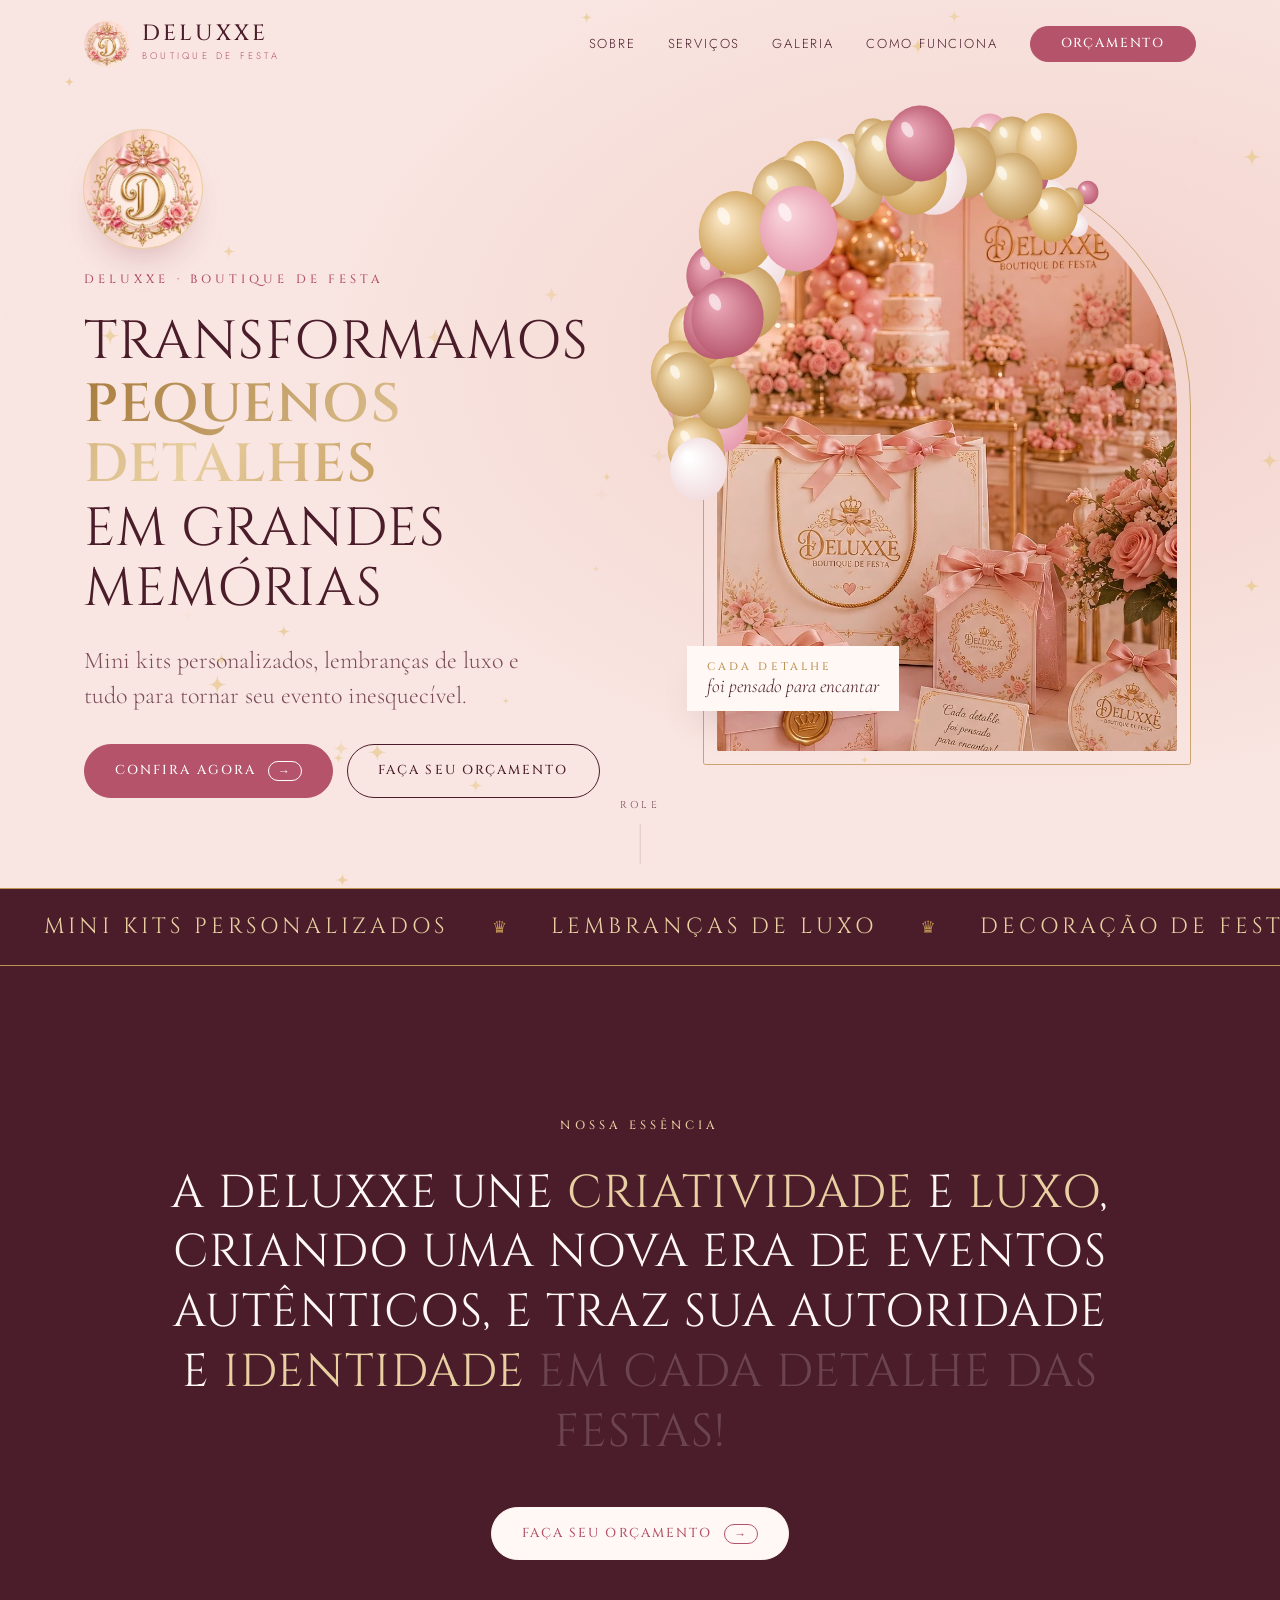
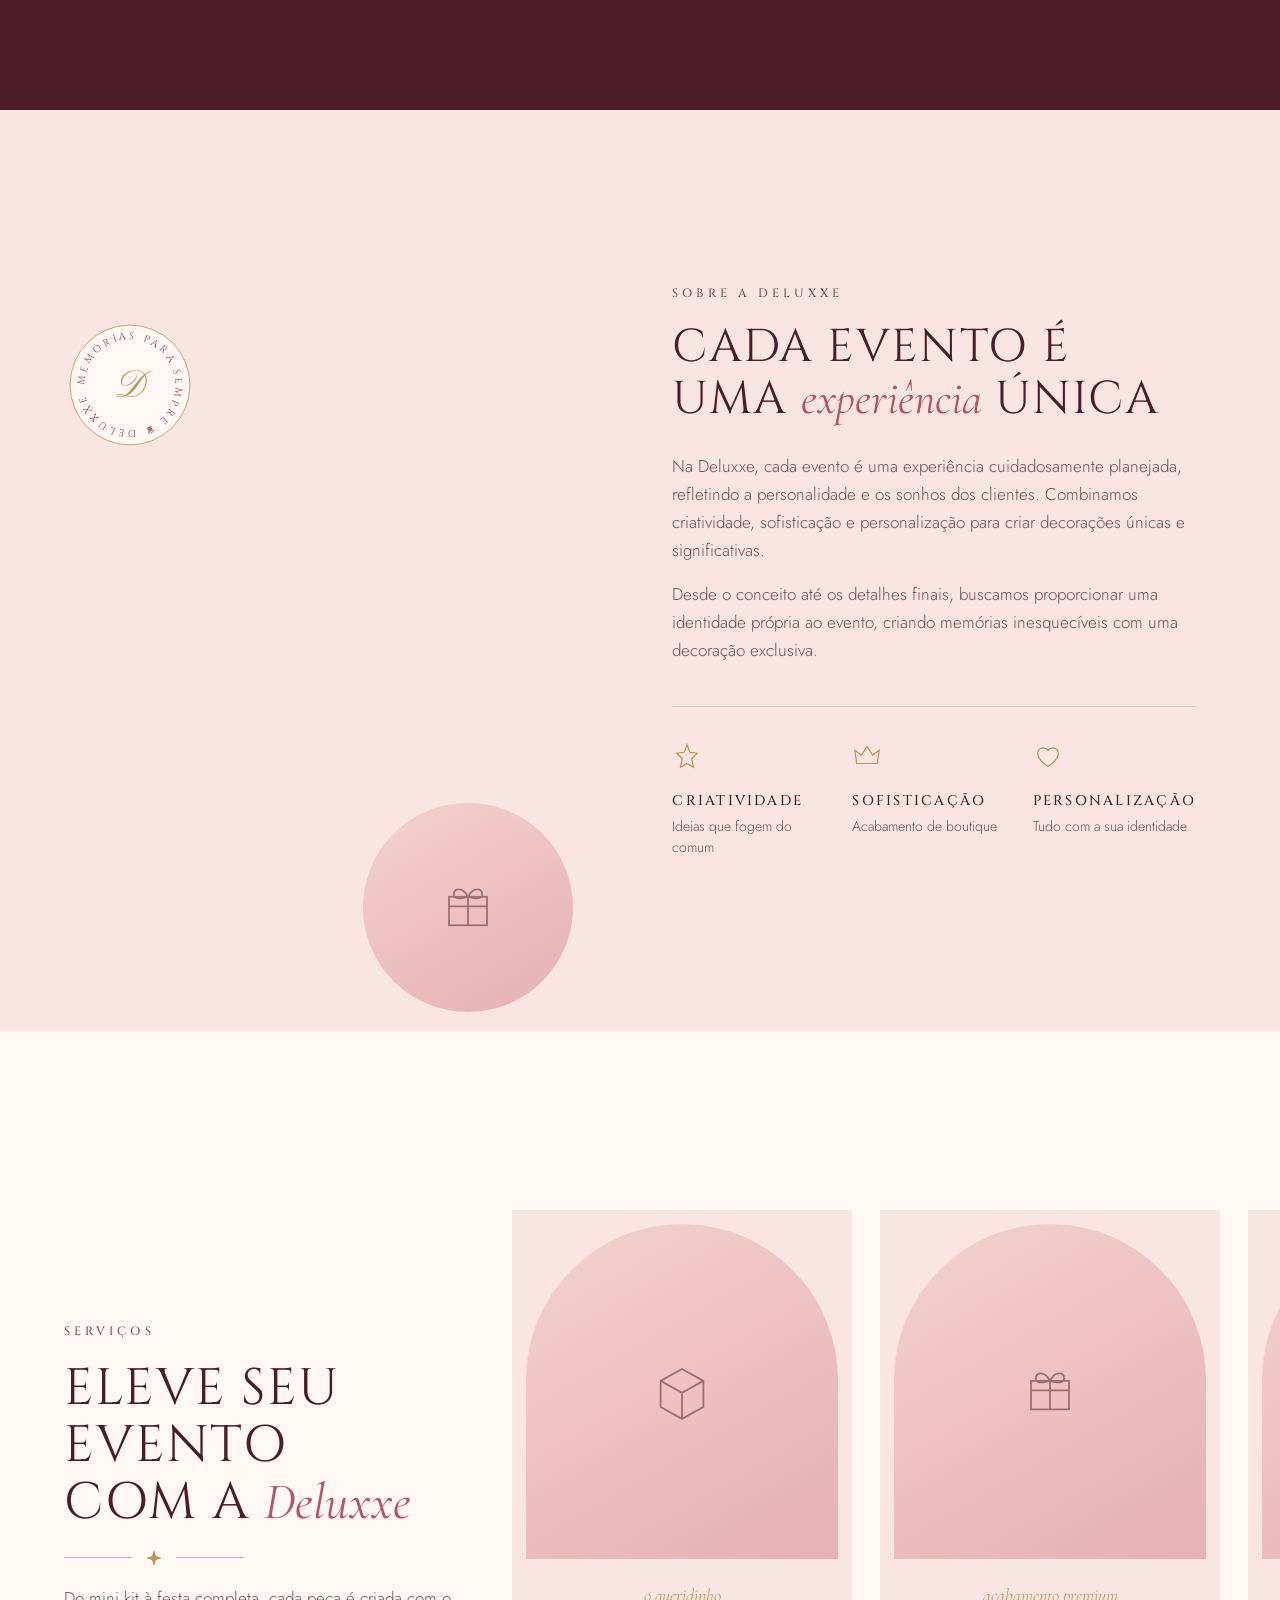
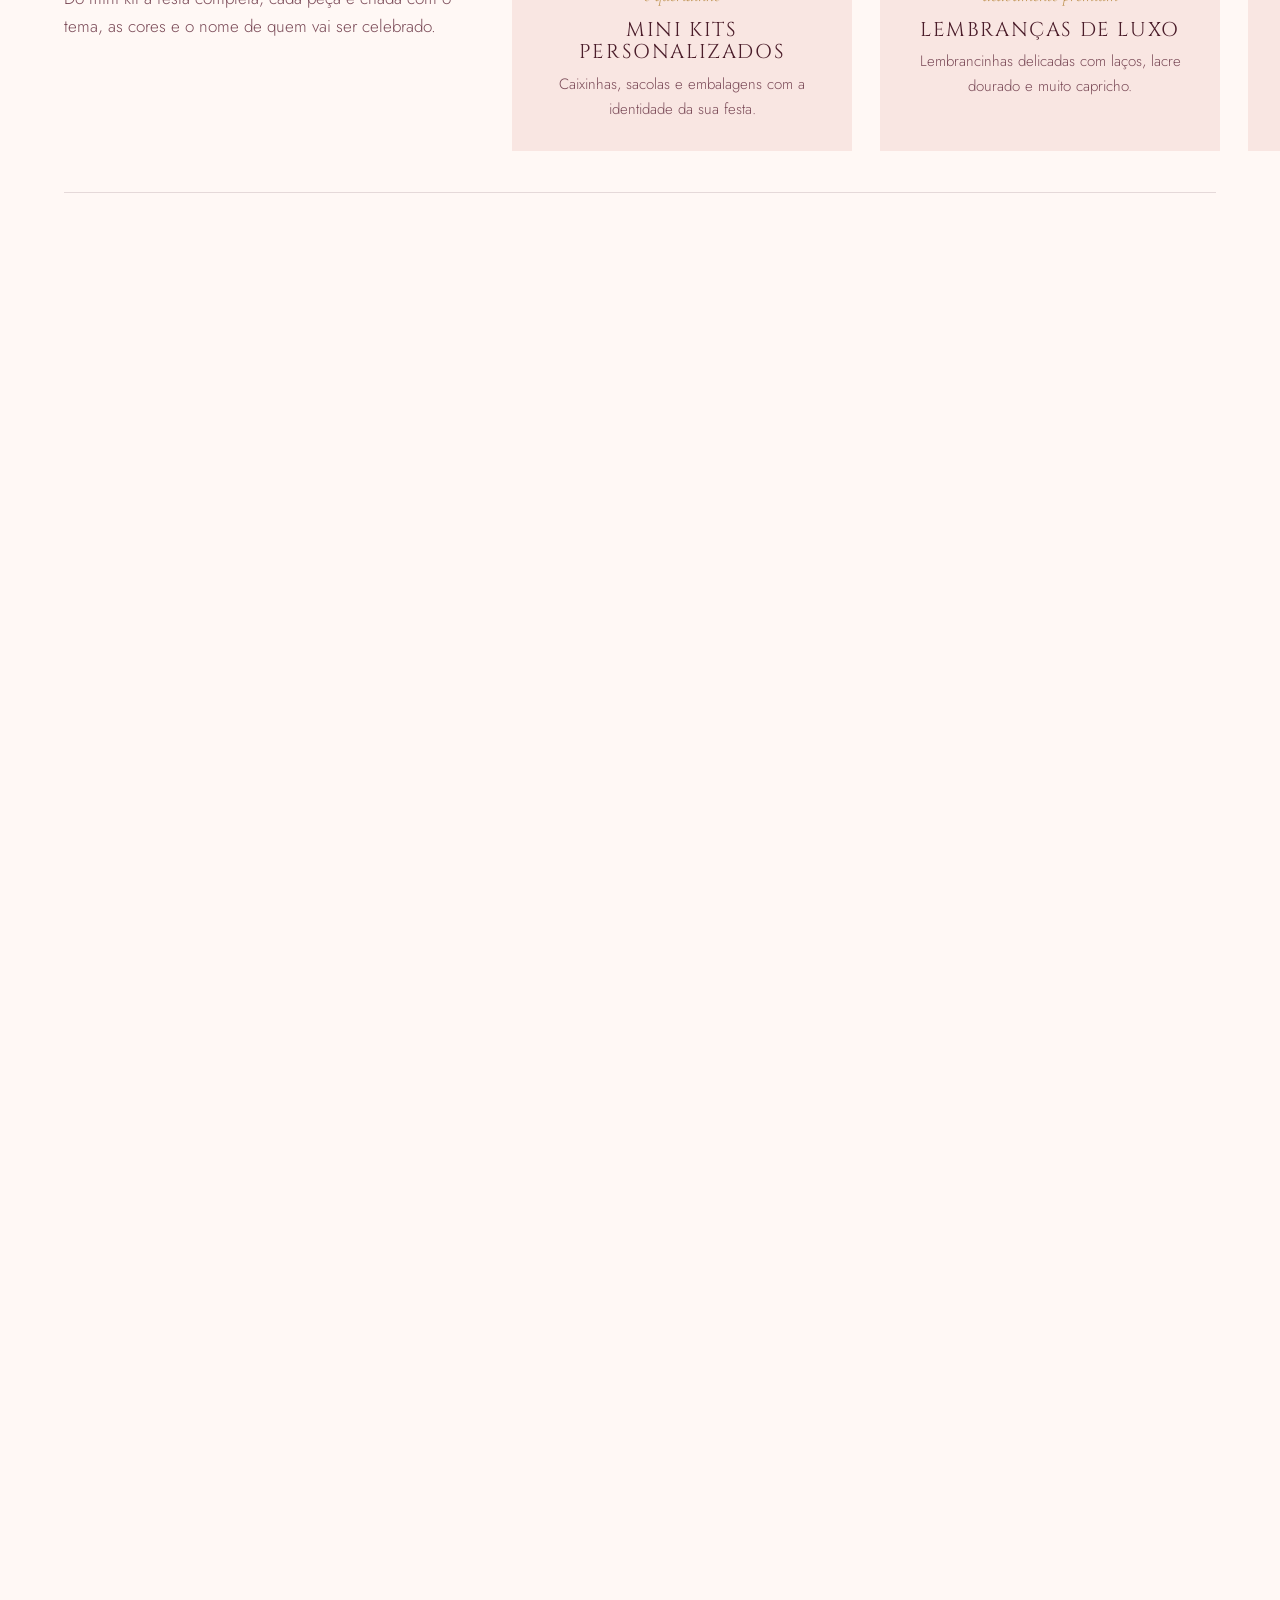
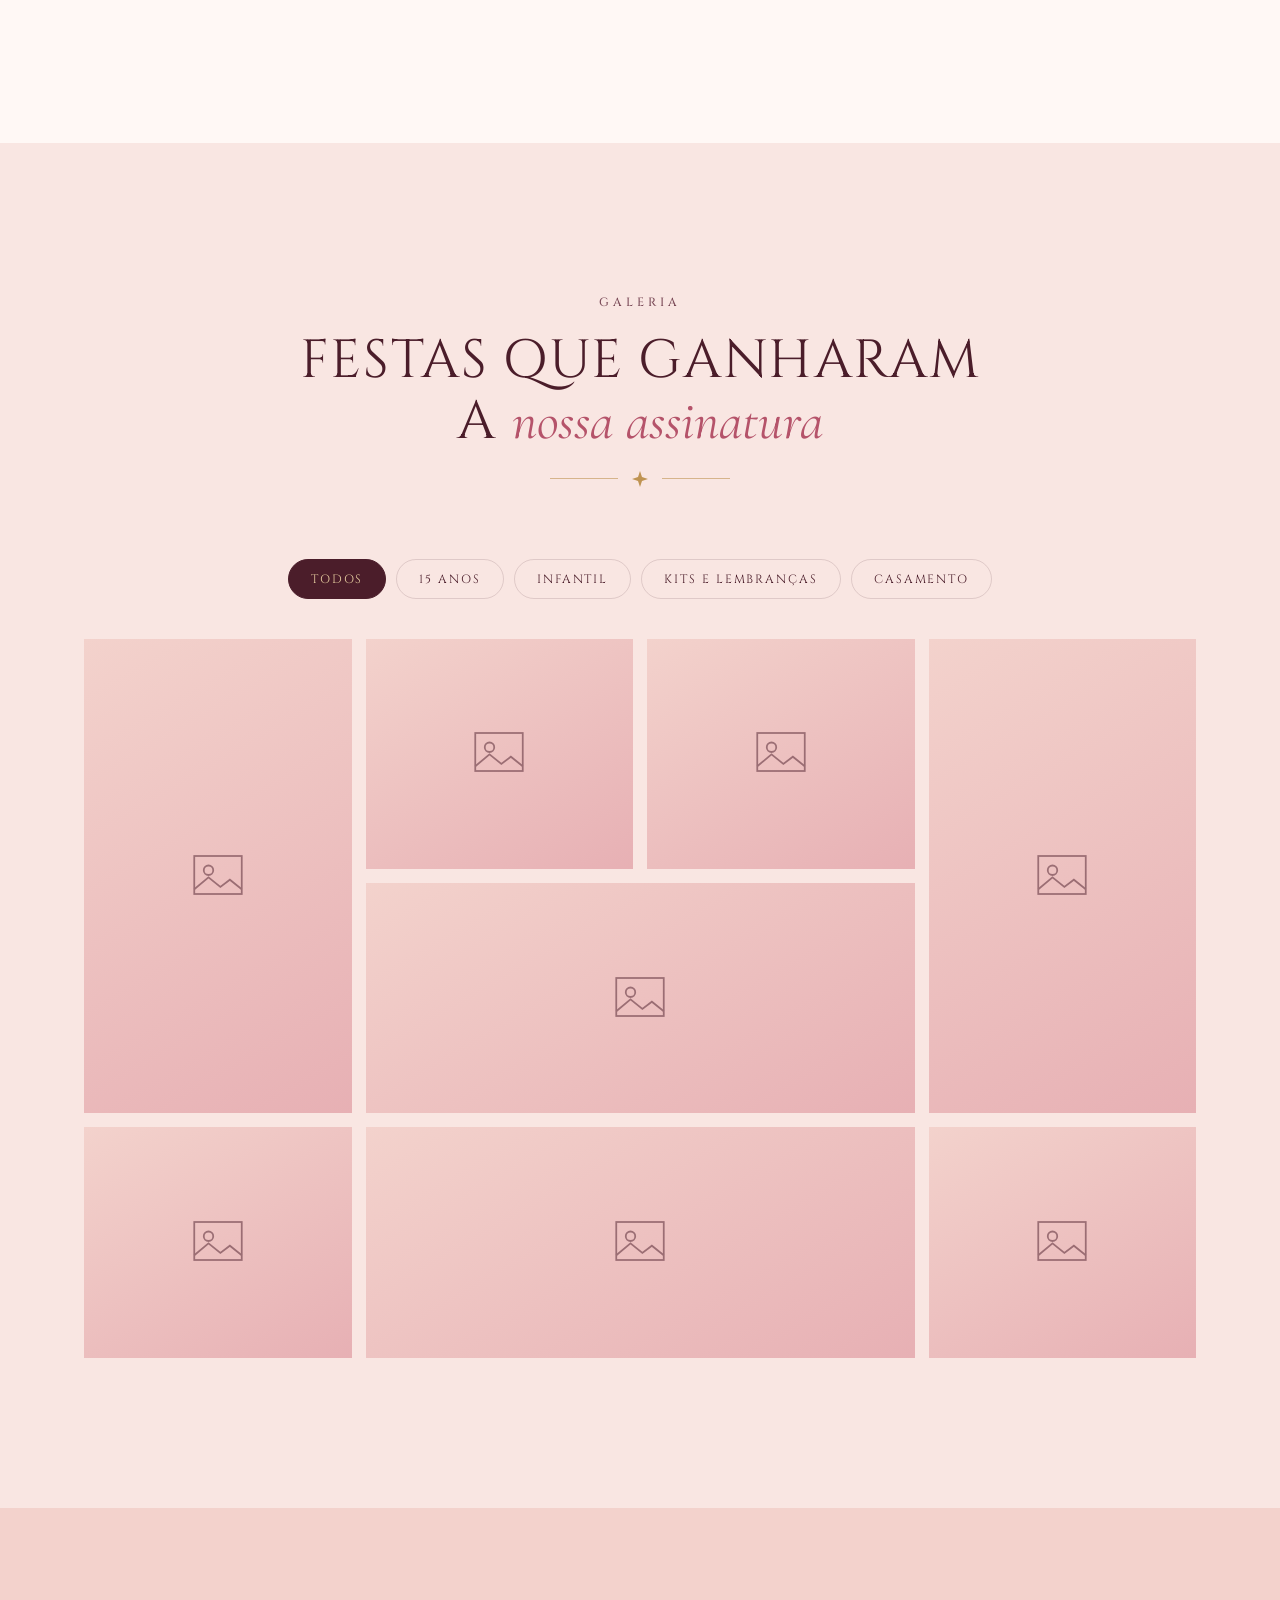
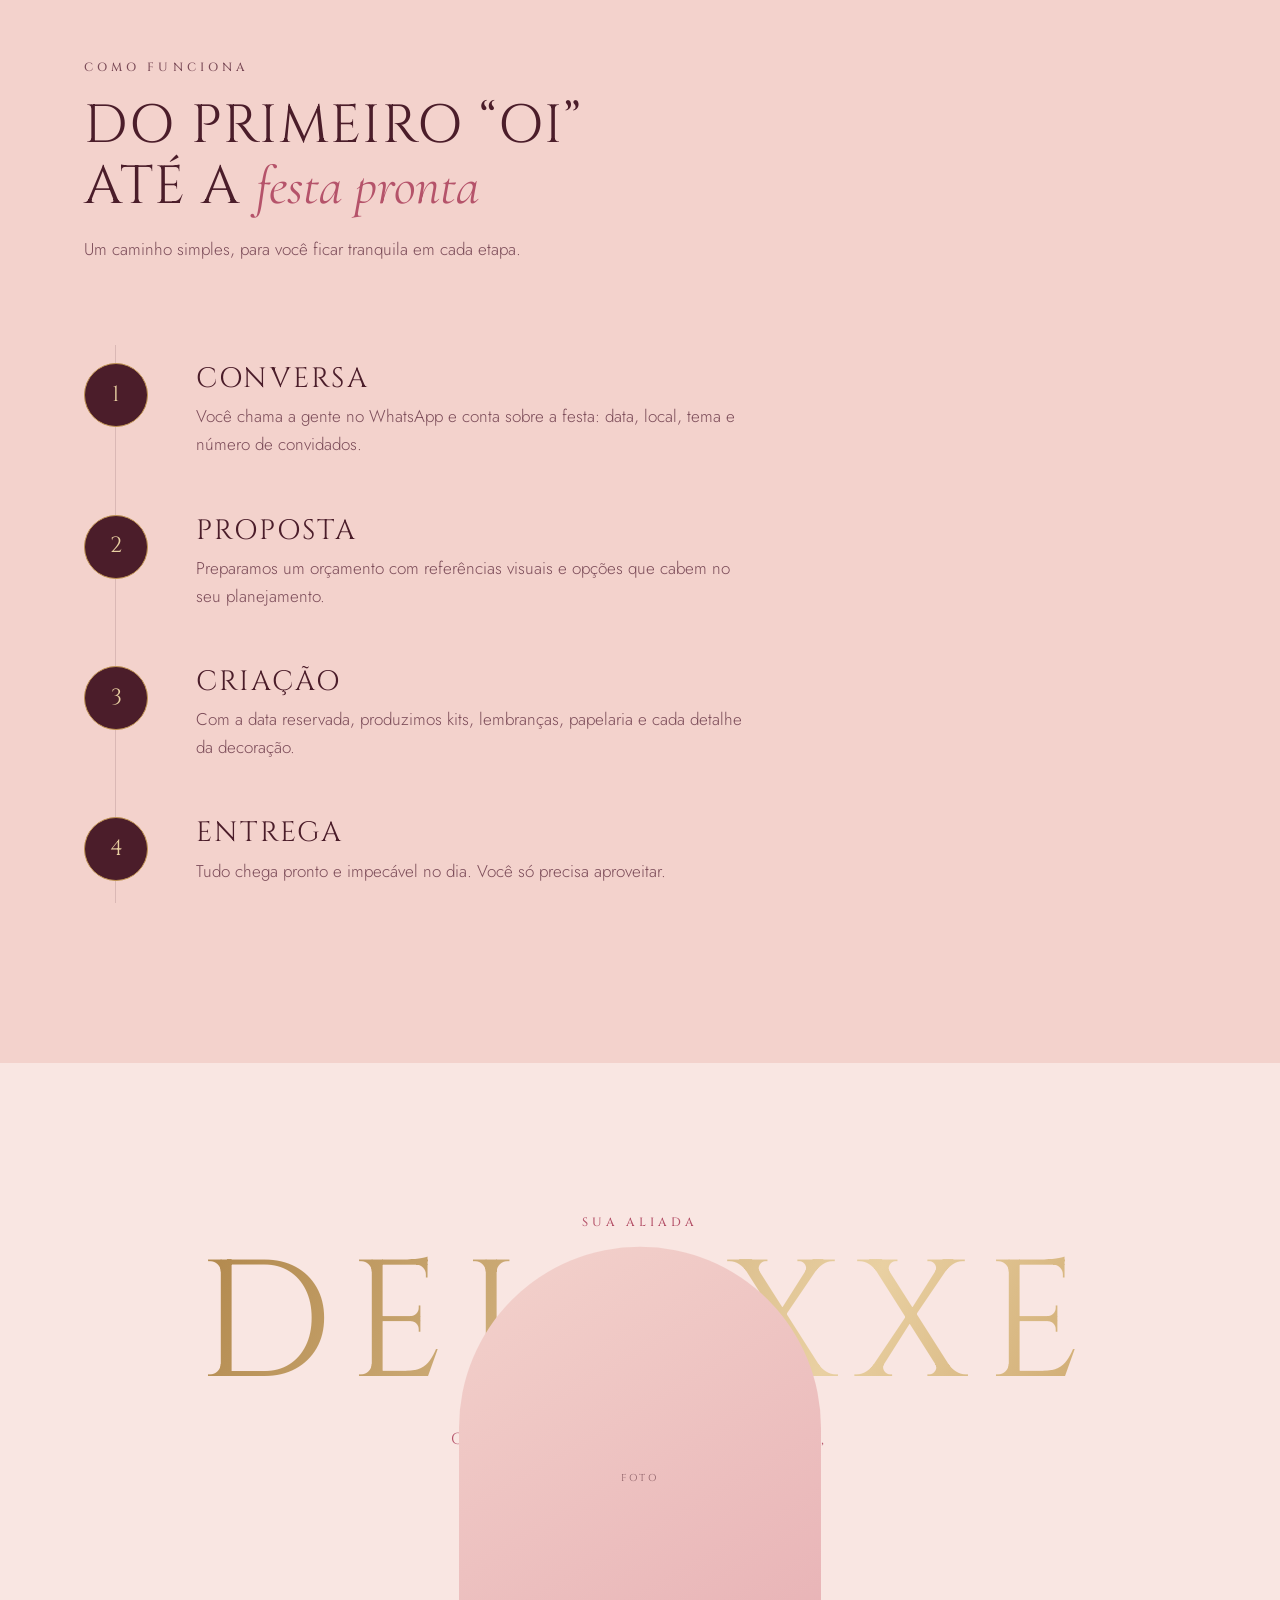
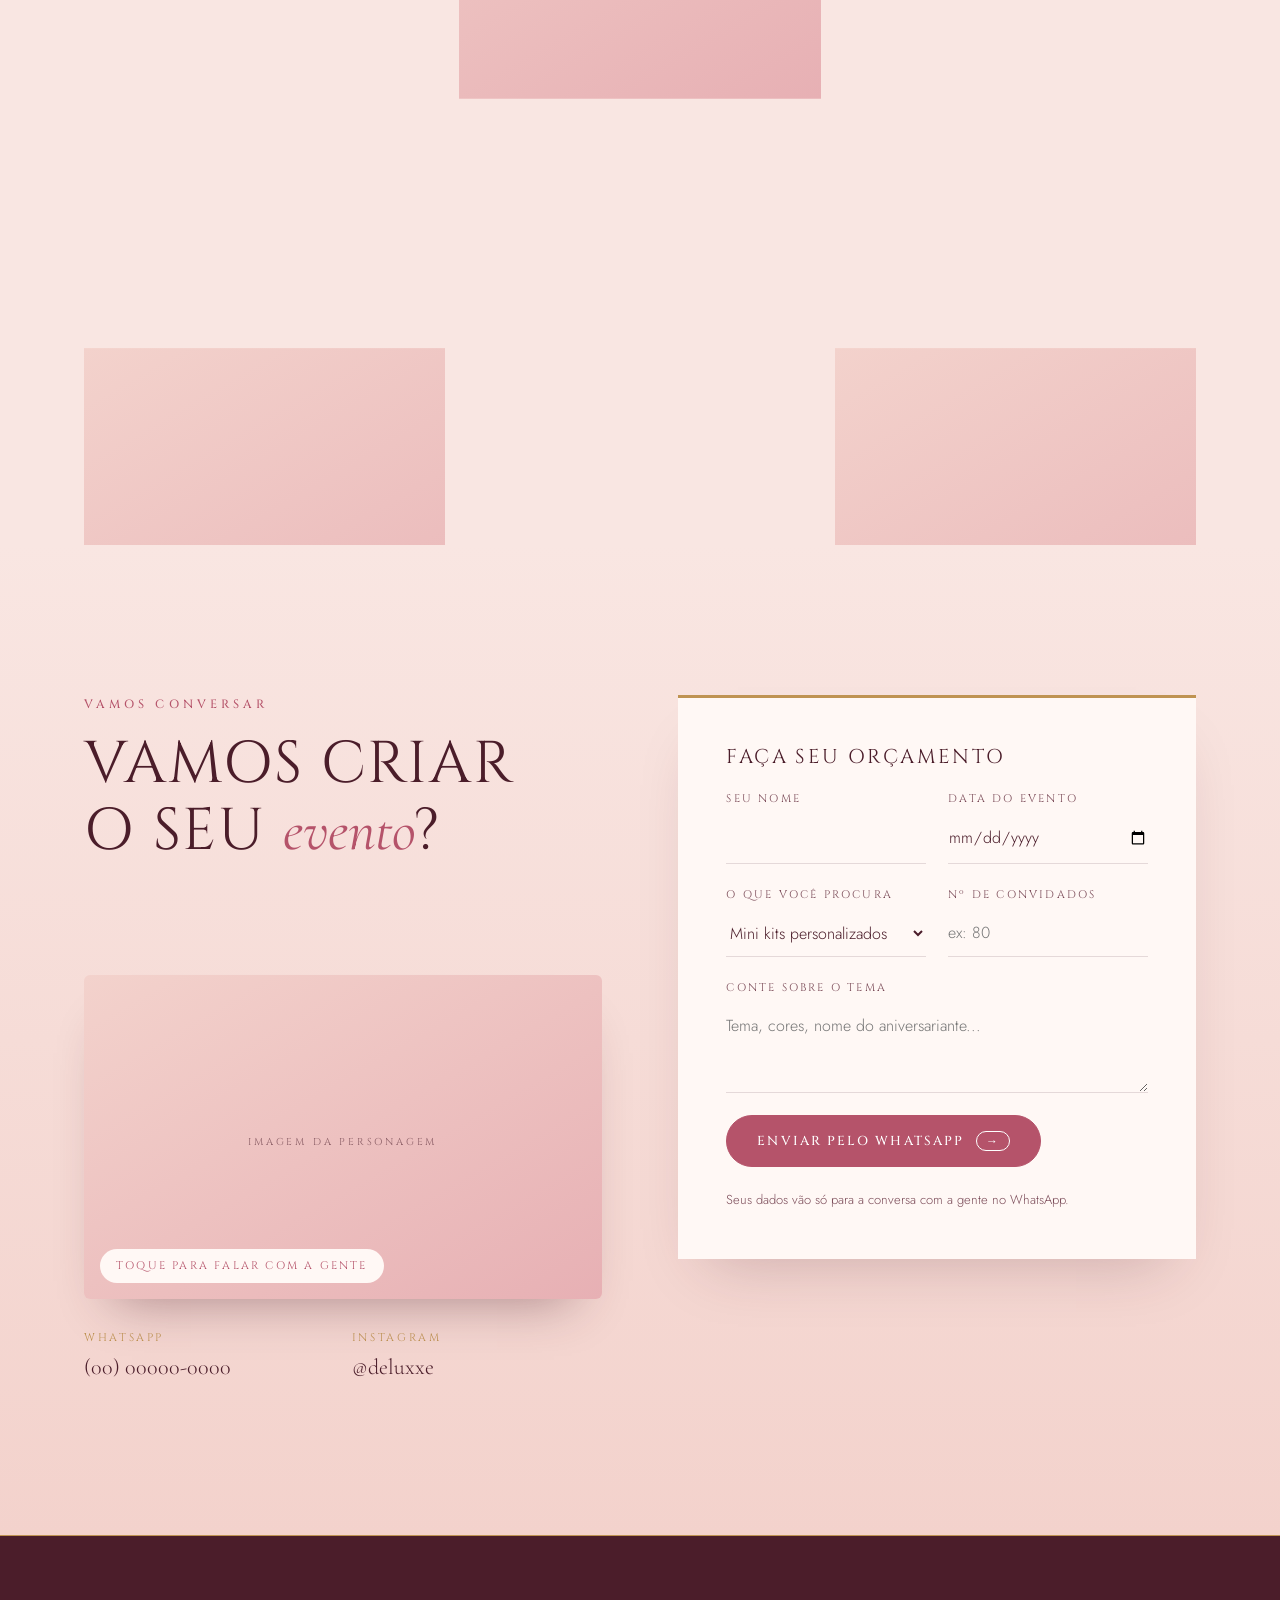
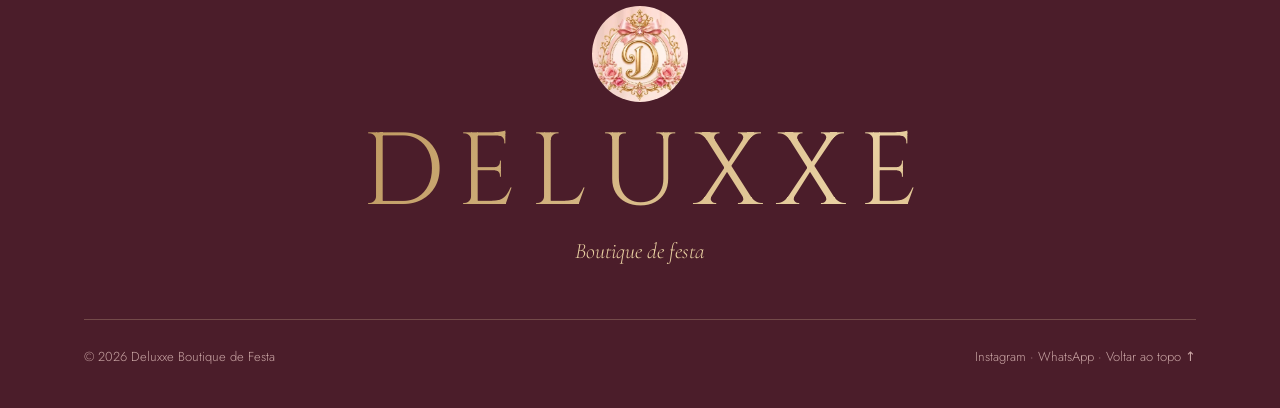
==== commit 628989f1: "Rebrand site to Deluxxe Boutique de Festa Pink and gold identity with crest logo, arch-framed hero p" ====
--- a/index.html
+++ b/index.html
@@ -3,29 +3,32 @@
 <head>
 <meta charset="UTF-8">
 <meta name="viewport" content="width=device-width, initial-scale=1, viewport-fit=cover">
-<title>Mary Criativa Decorações</title>
-<meta name="description" content="Mary Criativa: decoração de festas e eventos com delicadeza, arcos de balões, mesas temáticas e pegue e monte.">
+<title>Deluxxe Boutique de Festa</title>
+<meta name="description" content="Deluxxe Boutique de Festa: mini kits personalizados, lembranças de luxo e decoração para tornar seu evento inesquecível.">
 <link rel="preconnect" href="https://fonts.googleapis.com">
 <link rel="preconnect" href="https://fonts.gstatic.com" crossorigin>
-<link rel="stylesheet" href="https://fonts.googleapis.com/css2?family=Bodoni+Moda:ital,opsz,wght@0,6..96,400..700;1,6..96,400..700&family=Jost:wght@300;400;500&family=Pinyon+Script&display=swap">
+<link rel="stylesheet" href="https://fonts.googleapis.com/css2?family=Cinzel:wght@400;500;600&family=Cormorant+Garamond:ital,wght@0,400;0,500;1,400;1,500&family=Jost:wght@300;400;500&family=Pinyon+Script&display=swap">
 <style>
 :root{
   color-scheme: light;
-  --blush:#FBEFF0;
-  --petal:#F4D3D9;
-  --petal-2:#EBB7C2;
-  --rose:#C24F74;
-  --rose-deep:#9E3358;
-  --wine:#4A1A2C;
-  --wine-soft:#7A4A5C;
-  --gold:#B8906A;
-  --paper:#FFFAF9;
-  --line:rgba(74,26,44,.14);
-  --display:"Bodoni Moda", "Didot", "Bodoni 72", Georgia, serif;
+  --blush:#F9E6E2;
+  --petal:#F3D2CC;
+  --petal-2:#E7B0B4;
+  --rose:#B5536A;
+  --rose-deep:#933A51;
+  --wine:#4B1D2A;
+  --wine-soft:#7B4B58;
+  --gold:#BF9352;
+  --gold-light:#E9D0A2;
+  --paper:#FFF8F5;
+  --line:rgba(75,29,42,.14);
+  --display:"Cinzel", "Trajan Pro", "Times New Roman", serif;
+  --serif:"Cormorant Garamond", "Garamond", Georgia, serif;
   --body:"Jost", "Avenir Next", "Segoe UI", system-ui, sans-serif;
   --script:"Pinyon Script", "Snell Roundhand", cursive;
   --gutter:clamp(16px, 5vw, 64px);
   --ease:cubic-bezier(.22,.8,.24,1);
+  --gold-grad:linear-gradient(120deg,#A87C3E 0%,#E9D0A2 35%,#BF9352 55%,#F1DDB5 75%,#A87C3E 100%);
 }
 *{box-sizing:border-box}
 html{scroll-behavior:smooth}
@@ -36,26 +39,34 @@
 }
 img{max-width:100%;display:block}
 a{color:inherit}
-h1,h2,h3{font-family:var(--display);font-weight:400;line-height:1.05;margin:0;text-wrap:balance}
+h1,h2,h3{font-family:var(--display);font-weight:400;line-height:1.12;margin:0;text-wrap:balance}
 p{margin:0}
 :focus-visible{outline:2px solid var(--rose);outline-offset:3px;border-radius:4px}
 .wrap{max-width:1240px;margin-inline:auto;padding-inline:var(--gutter)}
-.eyebrow{font-size:12px;letter-spacing:.28em;text-transform:uppercase;font-weight:500;color:var(--rose)}
-.script{font-family:var(--script);font-weight:400;color:var(--rose);font-size:1.25em;line-height:.8}
-
-/* progress bar */
-.progress{position:fixed;inset:0 0 auto 0;height:3px;z-index:60;background:linear-gradient(90deg,var(--petal-2),var(--rose));transform-origin:0 50%;transform:scaleX(0)}
-
-/* header */
-.header{position:fixed;top:0;left:0;right:0;z-index:50;padding-top:env(safe-area-inset-top,0px);transition:background .4s,box-shadow .4s,backdrop-filter .4s}
-.header .wrap{display:flex;align-items:center;justify-content:space-between;height:84px;transition:height .4s var(--ease)}
-.header.scrolled{background:rgba(251,239,240,.82);backdrop-filter:blur(14px);-webkit-backdrop-filter:blur(14px);box-shadow:0 1px 0 var(--line)}
-.header.scrolled .wrap{height:64px}
-.logo{display:flex;align-items:baseline;gap:6px;text-decoration:none;font-family:var(--display);font-size:24px;letter-spacing:.02em}
-.logo .script{font-size:30px}
-.nav{display:flex;gap:34px;align-items:center}
-.nav a{text-decoration:none;font-size:14px;letter-spacing:.08em;position:relative;padding-block:6px}
-.nav a:not(.btn)::after{content:"";position:absolute;left:0;right:0;bottom:0;height:1px;background:var(--rose);transform:scaleX(0);transform-origin:right;transition:transform .45s var(--ease)}
+.eyebrow{font-family:var(--display);font-size:12px;letter-spacing:.34em;text-transform:uppercase;font-weight:500;color:var(--rose)}
+em.gold,.gold-text{font-style:normal;background:var(--gold-grad);background-size:200% 100%;-webkit-background-clip:text;background-clip:text;color:transparent;animation:shine 6s linear infinite}
+@keyframes shine{to{background-position:-200% 0}}
+.it{font-family:var(--serif);font-style:italic;text-transform:none;letter-spacing:0;color:var(--rose)}
+.divider{display:flex;align-items:center;gap:14px;color:var(--gold);width:180px}
+.divider::before,.divider::after{content:"";flex:1;height:1px;background:currentColor;opacity:.6}
+.divider svg{width:16px;height:16px}
+
+/* barra de progresso */
+.progress{position:fixed;inset:0 0 auto 0;height:3px;z-index:60;background:var(--gold-grad);transform-origin:0 50%;transform:scaleX(0)}
+
+/* topo */
+.header{position:fixed;top:0;left:0;right:0;z-index:50;padding-top:env(safe-area-inset-top,0px);transition:background .4s,box-shadow .4s}
+.header .wrap{display:flex;align-items:center;justify-content:space-between;height:88px;transition:height .4s var(--ease)}
+.header.scrolled{background:rgba(249,230,226,.85);backdrop-filter:blur(14px);-webkit-backdrop-filter:blur(14px);box-shadow:0 1px 0 var(--line)}
+.header.scrolled .wrap{height:66px}
+.logo{display:flex;align-items:center;gap:12px;text-decoration:none}
+.logo img{width:46px;height:46px;border-radius:50%;object-fit:cover;mix-blend-mode:multiply;transition:width .4s var(--ease),height .4s var(--ease)}
+.header.scrolled .logo img{width:38px;height:38px}
+.logo b{font-family:var(--display);font-weight:500;font-size:22px;letter-spacing:.14em;display:block;line-height:1}
+.logo small{display:block;font-size:9.5px;letter-spacing:.34em;text-transform:uppercase;color:var(--rose);margin-top:4px}
+.nav{display:flex;gap:32px;align-items:center}
+.nav a{text-decoration:none;font-size:13px;letter-spacing:.14em;text-transform:uppercase;position:relative;padding-block:6px}
+.nav a:not(.btn)::after{content:"";position:absolute;left:0;right:0;bottom:0;height:1px;background:var(--gold);transform:scaleX(0);transform-origin:right;transition:transform .45s var(--ease)}
 .nav a:not(.btn):hover::after{transform:scaleX(1);transform-origin:left}
 .menu-btn{display:none;background:none;border:0;width:44px;height:44px;cursor:pointer;position:relative;color:var(--wine)}
 .menu-btn span{position:absolute;left:10px;right:10px;height:1.5px;background:currentColor;transition:transform .4s var(--ease),opacity .3s}
@@ -64,58 +75,77 @@
 .menu-open .menu-btn span:nth-child(2){opacity:0}
 .menu-open .menu-btn span:nth-child(3){transform:translateY(-6px) rotate(-45deg)}
 
-.btn{display:inline-flex;align-items:center;gap:10px;padding:14px 28px;border-radius:999px;border:1px solid var(--rose);background:var(--rose);color:#fff;text-decoration:none;font-family:var(--body);font-size:14px;font-weight:400;letter-spacing:.08em;cursor:pointer;position:relative;overflow:hidden;isolation:isolate;transition:color .45s var(--ease),border-color .45s}
+.btn{display:inline-flex;align-items:center;gap:12px;padding:15px 30px;border-radius:999px;border:1px solid var(--rose);background:var(--rose);color:#fff;text-decoration:none;font-family:var(--display);font-size:13px;font-weight:500;letter-spacing:.16em;text-transform:uppercase;cursor:pointer;position:relative;overflow:hidden;isolation:isolate;transition:color .45s var(--ease),border-color .45s}
 .btn::before{content:"";position:absolute;inset:0;background:var(--wine);z-index:-1;transform:translateY(101%);border-radius:inherit;transition:transform .5s var(--ease)}
+.btn::after{content:"";position:absolute;top:0;bottom:0;width:40%;left:-60%;background:linear-gradient(100deg,transparent,rgba(255,255,255,.45),transparent);transform:skewX(-20deg);animation:sheen 4.5s ease-in-out infinite}
+@keyframes sheen{0%,70%{left:-60%}100%{left:130%}}
 .btn:hover::before{transform:translateY(0)}
 .btn:hover{border-color:var(--wine)}
 .btn.ghost{background:transparent;color:var(--wine);border-color:var(--wine)}
+.btn.ghost::after{display:none}
 .btn.ghost:hover{color:#fff}
-.btn .arrow{transition:transform .45s var(--ease)}
+.btn .arrow{display:inline-grid;place-items:center;width:34px;height:20px;border:1px solid currentColor;border-radius:999px;font-size:12px;transition:transform .45s var(--ease)}
 .btn:hover .arrow{transform:translateX(4px)}
 
 /* hero */
-.hero{position:relative;min-height:min(100svh,920px);display:flex;align-items:center;padding-block:130px 90px;overflow:hidden;background:radial-gradient(120% 90% at 85% 30%,var(--petal) 0%,var(--blush) 60%)}
-#balloons{position:absolute;inset:0;width:100%;height:100%;pointer-events:none}
-.hero .wrap{position:relative;z-index:2;width:100%}
-.hero-copy{max-width:640px}
-.hero h1{font-size:clamp(48px,8.4vw,116px);letter-spacing:-.02em;margin-block:22px 28px}
-.hero h1 em{font-style:italic;color:var(--rose)}
-.hero h1 .line{display:block;overflow:hidden;padding-bottom:.08em}
+.hero{position:relative;padding-block:130px 90px;overflow:hidden;background:radial-gradient(90% 80% at 80% 40%,var(--petal) 0%,var(--blush) 65%)}
+#fx{position:absolute;inset:0;width:100%;height:100%;pointer-events:none;z-index:3}
+.hero-grid{position:relative;display:grid;grid-template-columns:1.05fr .95fr;gap:clamp(30px,5vw,80px);align-items:center}
+.hero-copy{position:relative;z-index:4;display:grid;justify-items:start;gap:22px}
+.crest{width:118px;height:118px;border-radius:50%;overflow:hidden;box-shadow:0 0 0 1px var(--gold-light),0 20px 40px -20px rgba(147,58,81,.45)}
+.crest img{width:100%;height:100%;object-fit:cover;mix-blend-mode:multiply}
+.hero h1{font-size:clamp(30px,4.2vw,58px);letter-spacing:.02em;text-transform:uppercase}
+.hero h1 .line{display:block;overflow:hidden;padding-bottom:.06em}
 .hero h1 .line > span{display:inline-block}
-.hero p.lead{font-size:clamp(17px,1.6vw,20px);max-width:470px;color:var(--wine-soft)}
-.hero-actions{display:flex;flex-wrap:wrap;gap:14px;margin-top:38px}
-.scroll-hint{position:absolute;left:50%;bottom:28px;transform:translateX(-50%);z-index:2;display:flex;flex-direction:column;align-items:center;gap:10px;font-size:11px;letter-spacing:.3em;text-transform:uppercase;color:var(--wine-soft)}
-.scroll-hint i{width:1px;height:46px;background:var(--line);position:relative;overflow:hidden}
-.scroll-hint i::after{content:"";position:absolute;left:0;top:-50%;width:1px;height:50%;background:var(--rose);animation:drip 2s var(--ease) infinite}
+.hero h1 .big{font-weight:600}
+.hero p.lead{font-family:var(--serif);font-size:clamp(20px,1.9vw,24px);line-height:1.45;max-width:470px;color:var(--wine-soft)}
+.hero-actions{display:flex;flex-wrap:wrap;gap:14px;margin-top:8px}
+.arch-wrap{position:relative;z-index:2;justify-self:center;width:min(460px,100%)}
+.arch{position:relative;aspect-ratio:4/5;border-radius:999px 999px 6px 6px;overflow:hidden;background:linear-gradient(160deg,var(--petal),var(--petal-2))}
+.arch img{width:100%;height:100%;object-fit:cover;transform:scale(1.12);transition:transform 2.2s var(--ease)}
+.arch-line{position:absolute;inset:-14px;border:1px solid var(--gold);border-radius:999px 999px 10px 10px;pointer-events:none;opacity:.8}
+.arch-tag{position:absolute;left:-30px;bottom:40px;z-index:4;background:var(--paper);padding:14px 20px;box-shadow:0 20px 40px -20px rgba(75,29,42,.35);font-family:var(--serif);font-style:italic;font-size:19px;line-height:1.25;color:var(--wine)}
+.arch-tag b{display:block;font-family:var(--display);font-style:normal;font-weight:500;font-size:11px;letter-spacing:.28em;text-transform:uppercase;color:var(--gold)}
+.scroll-hint{position:absolute;left:50%;bottom:24px;transform:translateX(-50%);z-index:4;display:flex;flex-direction:column;align-items:center;gap:10px;font-family:var(--display);font-size:10px;letter-spacing:.34em;text-transform:uppercase;color:var(--wine-soft)}
+.scroll-hint i{width:1px;height:40px;background:var(--line);position:relative;overflow:hidden}
+.scroll-hint i::after{content:"";position:absolute;left:0;top:-50%;width:1px;height:50%;background:var(--gold);animation:drip 2s var(--ease) infinite}
 @keyframes drip{to{top:100%}}
 
-/* intro animation (only when JS + motion allowed) */
+/* abertura (só com JS e movimento permitido) */
 .anim .hero h1 .line > span{transform:translateY(110%);transition:transform 1.2s var(--ease)}
 .anim .hero .fade-in{opacity:0;transform:translateY(18px);transition:opacity 1s var(--ease),transform 1s var(--ease)}
+.anim .crest{transform:scale(.6) rotate(-25deg);opacity:0;transition:transform 1.4s var(--ease),opacity 1s}
+.anim .arch{clip-path:inset(100% 0 0 0 round 999px 999px 6px 6px);transition:clip-path 1.6s var(--ease) .2s}
+.anim .arch-line{opacity:0;transform:scale(.96);transition:opacity 1.2s .9s,transform 1.4s var(--ease) .9s}
 .anim.loaded .hero h1 .line > span{transform:none}
 .anim.loaded .hero .fade-in{opacity:1;transform:none}
+.anim.loaded .crest{transform:none;opacity:1}
+.anim.loaded .arch{clip-path:inset(0 0 0 0 round 999px 999px 6px 6px)}
+.anim.loaded .arch img{transform:scale(1)}
+.anim.loaded .arch-line{opacity:.8;transform:none}
 .anim.loaded .hero h1 .line:nth-child(2) > span{transition-delay:.12s}
 .anim.loaded .hero h1 .line:nth-child(3) > span{transition-delay:.24s}
-.anim.loaded .hero .fade-in.d1{transition-delay:.5s}
-.anim.loaded .hero .fade-in.d2{transition-delay:.65s}
-.anim.loaded .hero .fade-in.d3{transition-delay:.8s}
-
-/* marquee */
-.marquee{background:var(--wine);color:var(--petal);overflow:hidden;padding-block:22px;white-space:nowrap}
-.marquee-track{display:inline-flex;gap:48px;animation:marquee 38s linear infinite;padding-left:48px}
-.marquee span{font-family:var(--display);font-style:italic;font-size:clamp(22px,2.6vw,34px)}
-.marquee b{color:var(--petal-2);font-weight:400;font-size:18px;align-self:center}
+.anim.loaded .hero .fade-in.d1{transition-delay:.3s}
+.anim.loaded .hero .fade-in.d2{transition-delay:.55s}
+.anim.loaded .hero .fade-in.d3{transition-delay:.7s}
+.anim.loaded .hero .fade-in.d4{transition-delay:1.2s}
+
+/* faixa corrida */
+.marquee{background:var(--wine);color:var(--gold-light);overflow:hidden;padding-block:20px;white-space:nowrap;border-block:1px solid var(--gold)}
+.marquee-track{display:inline-flex;gap:44px;animation:marquee 40s linear infinite;padding-left:44px}
+.marquee span{font-family:var(--display);font-size:clamp(16px,1.8vw,22px);letter-spacing:.18em;text-transform:uppercase}
+.marquee b{color:var(--gold);font-weight:400;align-self:center}
 @keyframes marquee{to{transform:translateX(-50%)}}
 
-/* sections */
+/* seções */
 section{position:relative}
-.section{padding-block:clamp(90px,12vw,160px)}
-.section-head{display:grid;gap:18px;margin-bottom:clamp(48px,6vw,80px);max-width:720px}
-.section-head h2{font-size:clamp(38px,5.4vw,72px);letter-spacing:-.015em}
-.section-head h2 em{font-style:italic;color:var(--rose)}
-.section-head p{color:var(--wine-soft);max-width:560px}
-
-/* reveal */
+.section{padding-block:clamp(90px,12vw,150px)}
+.section-head{display:grid;gap:18px;margin-bottom:clamp(44px,6vw,72px);max-width:760px}
+.section-head.center{margin-inline:auto;text-align:center;justify-items:center}
+.section-head h2{font-size:clamp(30px,4.2vw,54px);letter-spacing:.03em;text-transform:uppercase}
+.section-head p{color:var(--wine-soft);max-width:580px}
+
+/* aparecer ao rolar */
 .anim [data-reveal]{opacity:0;transform:translateY(40px);transition:opacity 1.1s var(--ease),transform 1.1s var(--ease);transition-delay:var(--d,0s)}
 .anim [data-reveal="left"]{transform:translateX(-50px)}
 .anim [data-reveal="right"]{transform:translateX(50px)}
@@ -124,151 +154,168 @@
 .anim .mask{clip-path:inset(100% 0 0 0);transition:clip-path 1.4s var(--ease)}
 .anim .mask.in{clip-path:inset(0 0 0 0)}
 
-/* image slots: show photo if present, otherwise an elegant placeholder */
-.photo{position:relative;overflow:hidden;background:linear-gradient(150deg,var(--petal) 0%,var(--petal-2) 100%);border-radius:2px}
+/* espaço de foto: mostra a foto, ou um desenho enquanto ela não existe */
+.photo{position:relative;overflow:hidden;background:linear-gradient(150deg,var(--petal) 0%,var(--petal-2) 100%)}
 .photo img{width:100%;height:100%;object-fit:cover;position:relative;z-index:1;transition:transform 1.2s var(--ease)}
 .photo .ph{position:absolute;inset:0;display:grid;place-items:center;text-align:center;color:var(--wine);padding:20px}
-.photo .ph svg{width:clamp(48px,7vw,84px);height:auto;opacity:.55;margin-inline:auto}
-.photo .ph small{display:block;margin-top:10px;font-size:11px;letter-spacing:.24em;text-transform:uppercase;opacity:.6}
-
-/* about */
+.photo .ph svg{width:clamp(44px,6vw,76px);height:auto;opacity:.5;margin-inline:auto}
+.photo .ph small{display:block;margin-top:10px;font-family:var(--display);font-size:10px;letter-spacing:.28em;text-transform:uppercase;opacity:.6}
+
+/* manifesto */
+.manifesto{background:var(--wine);color:var(--paper);overflow:hidden;text-align:center}
+.manifesto .wrap{position:relative;z-index:2;max-width:1100px}
+.manifesto .eyebrow{color:var(--gold-light)}
+.manifesto-text{font-family:var(--display);text-transform:uppercase;font-size:clamp(24px,3.6vw,48px);line-height:1.3;letter-spacing:.02em;margin-block:28px 44px}
+.manifesto-text .w{transition:opacity .4s,color .4s}
+.anim .manifesto-text .w{opacity:.18}
+.anim .manifesto-text .w.on{opacity:1}
+.manifesto-text .w.hl{color:var(--gold-light)}
+.manifesto .btn{background:var(--paper);color:var(--rose);border-color:var(--paper)}
+.manifesto .btn:hover{color:#fff;border-color:var(--rose)}
+.manifesto .btn::before{background:var(--rose)}
+.petals{position:absolute;inset:0;pointer-events:none;z-index:1}
+.petal{position:absolute;top:-40px;width:18px;height:22px;background:radial-gradient(circle at 30% 30%,#F9D6DC,#E39AAA);border-radius:80% 0 80% 0;opacity:.55;animation:fall linear infinite}
+@keyframes fall{
+  0%{transform:translate3d(0,-40px,0) rotate(0deg)}
+  50%{transform:translate3d(60px,50vh,0) rotate(180deg)}
+  100%{transform:translate3d(-20px,110vh,0) rotate(360deg)}
+}
+
+/* sobre */
 .about-grid{display:grid;grid-template-columns:1fr 1.05fr;gap:clamp(40px,7vw,110px);align-items:center}
 .about-media{position:relative;padding:0 10% 12% 0}
-.about-media .photo.main{aspect-ratio:4/5}
-.about-media .photo.small{position:absolute;right:0;bottom:0;width:48%;aspect-ratio:1;border:10px solid var(--blush)}
-.about-media .badge{position:absolute;left:-18px;top:12%;z-index:3;width:120px;height:120px}
-.about-media .badge svg{width:100%;height:100%;animation:spin 18s linear infinite}
+.about-media .photo.main{aspect-ratio:4/5;border-radius:999px 999px 4px 4px}
+.about-media .photo.small{position:absolute;right:0;bottom:0;width:46%;aspect-ratio:1;border:10px solid var(--blush);border-radius:50%}
+.about-media .badge{position:absolute;left:-16px;top:10%;z-index:3;width:124px;height:124px}
+.about-media .badge svg{width:100%;height:100%;animation:spin 20s linear infinite}
 @keyframes spin{to{transform:rotate(360deg)}}
-.about-text h2{font-size:clamp(36px,4.6vw,62px);margin-block:18px 26px}
-.about-text h2 em{font-style:italic;color:var(--rose)}
-.about-text p + p{margin-top:16px}
+.about-text h2{font-size:clamp(28px,3.6vw,46px);text-transform:uppercase;letter-spacing:.03em;margin-block:18px 26px}
 .about-text p{color:var(--wine-soft)}
-.signature{font-family:var(--script);font-size:44px;color:var(--rose);margin-top:26px;line-height:1}
-
-.stats{display:grid;grid-template-columns:repeat(3,1fr);gap:24px;margin-top:44px;padding-top:34px;border-top:1px solid var(--line)}
-.stat strong{display:block;font-family:var(--display);font-size:clamp(36px,4vw,54px);font-weight:400;line-height:1;font-variant-numeric:tabular-nums;color:var(--wine)}
-.stat span{font-size:13px;letter-spacing:.06em;color:var(--wine-soft)}
-
-/* services: horizontal scroll on desktop */
+.pillars{display:grid;grid-template-columns:repeat(3,1fr);gap:22px;margin-top:42px;padding-top:34px;border-top:1px solid var(--line)}
+.pillar svg{width:30px;height:30px;color:var(--gold);margin-bottom:10px}
+.pillar strong{display:block;font-family:var(--display);font-weight:500;font-size:14px;letter-spacing:.16em;text-transform:uppercase}
+.pillar span{font-size:14px;color:var(--wine-soft);line-height:1.5;display:block;margin-top:4px}
+
+/* serviços: rolagem horizontal no computador */
 .services{background:var(--paper)}
 .h-scroll{position:relative}
 .h-sticky{position:sticky;top:0;height:100vh;display:flex;flex-direction:column;justify-content:center;overflow:hidden;padding-block:80px 40px}
 .h-track{display:flex;gap:28px;padding-inline:var(--gutter);will-change:transform}
 .h-intro{flex:0 0 min(420px,80vw);display:flex;flex-direction:column;justify-content:center;gap:18px;padding-right:30px}
-.h-intro h2{font-size:clamp(40px,5vw,70px)}
-.h-intro h2 em{font-style:italic;color:var(--rose)}
+.h-intro h2{font-size:clamp(32px,4vw,54px);text-transform:uppercase;letter-spacing:.03em}
 .h-intro p{color:var(--wine-soft)}
-.card{flex:0 0 min(360px,78vw);background:var(--blush);display:flex;flex-direction:column;position:relative;transition:transform .6s var(--ease)}
-.card .photo{aspect-ratio:4/4.4;border-radius:0}
+.card{flex:0 0 min(340px,78vw);background:var(--blush);display:flex;flex-direction:column;position:relative}
+.card .photo{aspect-ratio:4/4.3;border-radius:999px 999px 0 0;margin:14px 14px 0}
 .card:hover .photo img{transform:scale(1.06)}
-.card-body{padding:26px 26px 30px;display:grid;gap:10px}
-.card h3{font-size:28px}
+.card-body{padding:22px 26px 30px;display:grid;gap:8px;text-align:center}
+.card h3{font-size:20px;letter-spacing:.08em;text-transform:uppercase}
 .card p{font-size:15px;color:var(--wine-soft)}
-.card .tag{font-size:11px;letter-spacing:.22em;text-transform:uppercase;color:var(--rose)}
+.card .tag{font-family:var(--serif);font-style:italic;font-size:18px;color:var(--gold)}
 .h-bar{margin:40px var(--gutter) 0;height:1px;background:var(--line);position:relative}
-.h-bar i{position:absolute;left:0;top:-1px;height:3px;width:100%;background:var(--rose);transform-origin:0 50%;transform:scaleX(0)}
-
-/* gallery */
-.filters{display:flex;flex-wrap:wrap;gap:10px;margin-bottom:40px}
-.filters button{font:inherit;font-size:13px;letter-spacing:.1em;padding:10px 20px;border-radius:999px;border:1px solid var(--line);background:transparent;color:var(--wine);cursor:pointer;transition:background .3s,color .3s,border-color .3s}
-.filters button:hover{border-color:var(--rose)}
-.filters button.active{background:var(--wine);border-color:var(--wine);color:var(--paper)}
+.h-bar i{position:absolute;left:0;top:-1px;height:3px;width:100%;background:var(--gold-grad);transform-origin:0 50%;transform:scaleX(0)}
+
+/* galeria */
+.filters{display:flex;flex-wrap:wrap;justify-content:center;gap:10px;margin-bottom:40px}
+.filters button{font-family:var(--display);font-size:12px;letter-spacing:.16em;text-transform:uppercase;padding:11px 22px;border-radius:999px;border:1px solid var(--line);background:transparent;color:var(--wine);cursor:pointer;transition:background .3s,color .3s,border-color .3s}
+.filters button:hover{border-color:var(--gold)}
+.filters button.active{background:var(--wine);border-color:var(--wine);color:var(--gold-light)}
 .gallery{display:grid;grid-template-columns:repeat(4,1fr);grid-auto-rows:clamp(160px,18vw,250px);gap:14px}
-.g-item{position:relative;cursor:zoom-in;overflow:hidden;border:0;padding:0;background:none;transition:opacity .5s var(--ease),transform .5s var(--ease)}
+.g-item{position:relative;cursor:zoom-in;overflow:hidden;border:0;padding:0;background:none}
 .g-item .photo{position:absolute;inset:0}
 .g-item.tall{grid-row:span 2}
 .g-item.wide{grid-column:span 2}
-.g-item figcaption{position:absolute;inset:auto 0 0 0;z-index:2;padding:18px;color:#fff;text-align:left;font-size:13px;letter-spacing:.1em;background:linear-gradient(transparent,rgba(74,26,44,.7));transform:translateY(100%);transition:transform .5s var(--ease)}
+.g-item figcaption{position:absolute;inset:auto 0 0 0;z-index:2;padding:18px;color:#fff;text-align:left;font-family:var(--serif);font-style:italic;font-size:19px;background:linear-gradient(transparent,rgba(75,29,42,.75));transform:translateY(100%);transition:transform .5s var(--ease)}
 .g-item:hover figcaption,.g-item:focus-visible figcaption{transform:none}
 .g-item:hover img{transform:scale(1.07)}
 .g-item.hide{display:none}
 
-.lightbox{position:fixed;inset:0;z-index:80;background:rgba(40,12,24,.9);display:grid;place-items:center;padding:24px;opacity:0;pointer-events:none;transition:opacity .4s}
+.lightbox{position:fixed;inset:0;z-index:80;background:rgba(40,12,22,.92);display:grid;place-items:center;padding:24px;opacity:0;pointer-events:none;transition:opacity .4s}
 .lightbox.open{opacity:1;pointer-events:auto}
 .lightbox .photo{width:min(900px,100%);aspect-ratio:4/3;transform:scale(.94);transition:transform .5s var(--ease)}
 .lightbox.open .photo{transform:none}
-.lightbox .photo img{object-fit:contain;background:#2a0c18}
-.lb-close,.lb-nav{position:absolute;background:rgba(255,255,255,.1);color:#fff;border:1px solid rgba(255,255,255,.3);width:48px;height:48px;border-radius:50%;cursor:pointer;font-size:20px;display:grid;place-items:center;transition:background .3s}
+.lightbox .photo img{object-fit:contain;background:#2a0c16}
+.lb-close,.lb-nav{position:absolute;background:rgba(255,255,255,.1);color:#fff;border:1px solid rgba(233,208,162,.5);width:48px;height:48px;border-radius:50%;cursor:pointer;font-size:20px;display:grid;place-items:center;transition:background .3s;z-index:2}
 .lb-close:hover,.lb-nav:hover{background:var(--rose)}
 .lb-close{top:calc(20px + env(safe-area-inset-top,0px));right:20px}
 .lb-prev{left:20px;top:50%}.lb-next{right:20px;top:50%}
-.lb-caption{position:absolute;bottom:calc(24px + env(safe-area-inset-bottom,0px));left:0;right:0;text-align:center;color:var(--petal);font-family:var(--display);font-style:italic;font-size:20px}
-
-/* process */
-.process{background:var(--wine);color:var(--petal)}
-.process .section-head p{color:rgba(244,211,217,.75)}
-.process .section-head h2 em{color:var(--petal-2)}
-.process .eyebrow{color:var(--petal-2)}
-.steps{position:relative;display:grid;gap:0;max-width:900px}
-.steps-line{position:absolute;left:31px;top:10px;bottom:10px;width:1px;background:rgba(244,211,217,.2)}
-.steps-line i{position:absolute;inset:0;background:var(--petal-2);transform-origin:top;transform:scaleY(0)}
-.step{display:grid;grid-template-columns:64px 1fr;gap:clamp(20px,4vw,48px);padding-block:30px;position:relative}
-.step-num{width:64px;height:64px;border-radius:50%;border:1px solid rgba(244,211,217,.35);display:grid;place-items:center;font-family:var(--display);font-size:22px;background:var(--wine);position:relative;z-index:1;transition:background .6s,color .6s,border-color .6s}
-.step.in .step-num{background:var(--petal-2);color:var(--wine);border-color:var(--petal-2)}
-.step h3{font-size:clamp(26px,3vw,36px);margin-bottom:10px;color:#fff}
-.step p{color:rgba(244,211,217,.78);max-width:560px}
-
-/* testimonials */
-.testi{text-align:center}
-.testi .wrap{max-width:980px}
-.quote-mark{font-family:var(--display);font-size:140px;line-height:.6;color:var(--petal-2);height:60px}
-.slides{position:relative;min-height:260px;margin-top:10px}
-.slide{position:absolute;inset:0;opacity:0;transform:translateY(20px);transition:opacity .8s var(--ease),transform .8s var(--ease);pointer-events:none}
-.slide.active{opacity:1;transform:none;pointer-events:auto;position:relative}
-.slide blockquote{margin:0;font-family:var(--display);font-style:italic;font-size:clamp(24px,3.2vw,38px);line-height:1.3;text-wrap:balance}
-.slide cite{display:block;margin-top:26px;font-style:normal;font-size:13px;letter-spacing:.22em;text-transform:uppercase;color:var(--rose)}
-.dots{display:flex;justify-content:center;gap:10px;margin-top:40px}
-.dots button{width:34px;height:3px;border:0;padding:0;background:var(--petal-2);cursor:pointer;transition:background .3s,width .4s var(--ease)}
-.dots button.active{background:var(--rose);width:60px}
-
-/* contact */
+.lb-caption{position:absolute;bottom:calc(24px + env(safe-area-inset-bottom,0px));left:0;right:0;text-align:center;color:var(--gold-light);font-family:var(--serif);font-style:italic;font-size:22px}
+
+/* como funciona */
+.process{background:var(--petal)}
+.steps{position:relative;display:grid;max-width:900px}
+.steps-line{position:absolute;left:31px;top:10px;bottom:10px;width:1px;background:var(--line)}
+.steps-line i{position:absolute;inset:0;background:var(--gold);transform-origin:top;transform:scaleY(0)}
+.step{display:grid;grid-template-columns:64px 1fr;gap:clamp(20px,4vw,48px);padding-block:28px;position:relative}
+.step-num{width:64px;height:64px;border-radius:50%;border:1px solid var(--gold);display:grid;place-items:center;font-family:var(--display);font-size:22px;background:var(--petal);color:var(--gold);position:relative;z-index:1;transition:background .6s,color .6s}
+.step.in .step-num{background:var(--wine);color:var(--gold-light)}
+.step h3{font-size:clamp(20px,2.4vw,28px);letter-spacing:.08em;text-transform:uppercase;margin-bottom:8px}
+.step p{color:var(--wine-soft);max-width:560px}
+
+/* sua aliada */
+.ally{text-align:center;overflow:hidden}
+.ally-title{font-family:var(--display);font-size:clamp(60px,13vw,190px);line-height:1;letter-spacing:.12em;margin-block:10px 14px;padding-left:.12em}
+.ally-sub{font-family:var(--display);font-size:clamp(13px,1.4vw,16px);letter-spacing:.28em;text-transform:uppercase;color:var(--rose);line-height:2}
+.ally-strip{display:grid;grid-template-columns:repeat(3,1fr);gap:14px;margin-top:56px}
+.ally-strip .photo{aspect-ratio:4/5}
+.ally-strip .photo:nth-child(2){border-radius:999px 999px 0 0}
+
+/* contato */
 .contact{background:linear-gradient(180deg,var(--blush),var(--petal))}
 .contact-grid{display:grid;grid-template-columns:1fr 1fr;gap:clamp(40px,6vw,90px);align-items:start}
-.contact h2{font-size:clamp(40px,5.6vw,76px);margin-block:18px 24px}
-.contact h2 em{font-style:italic;color:var(--rose)}
-.contact-info{display:grid;gap:18px;margin-top:36px}
+.contact h2{font-size:clamp(34px,4.6vw,60px);text-transform:uppercase;letter-spacing:.03em;margin-block:18px 20px}
+.mascot{display:block;margin-top:34px;text-decoration:none;position:relative}
+.mascot .photo{aspect-ratio:16/10;border-radius:6px;box-shadow:0 30px 50px -30px rgba(75,29,42,.45)}
+.mascot:hover img{transform:scale(1.04)}
+.mascot span{position:absolute;z-index:2;left:16px;bottom:16px;background:var(--paper);padding:8px 16px;border-radius:999px;font-family:var(--display);font-size:11px;letter-spacing:.2em;text-transform:uppercase;color:var(--rose)}
+.contact-info{display:grid;grid-template-columns:1fr 1fr;gap:18px;margin-top:30px}
 .contact-info div{display:grid;gap:2px}
-.contact-info span{font-size:11px;letter-spacing:.24em;text-transform:uppercase;color:var(--rose)}
-.contact-info a,.contact-info p{font-family:var(--display);font-size:22px;text-decoration:none}
-.form{background:var(--paper);padding:clamp(26px,4vw,48px);display:grid;gap:22px;box-shadow:0 30px 60px -30px rgba(74,26,44,.25)}
+.contact-info span{font-family:var(--display);font-size:11px;letter-spacing:.24em;text-transform:uppercase;color:var(--gold)}
+.contact-info a,.contact-info p{font-family:var(--serif);font-size:22px;text-decoration:none}
+.form{background:var(--paper);padding:clamp(26px,4vw,48px);display:grid;gap:22px;box-shadow:0 30px 60px -30px rgba(75,29,42,.25);border-top:3px solid var(--gold)}
+.form h3{font-size:20px;letter-spacing:.12em;text-transform:uppercase}
 .field{display:grid;gap:6px}
-.field label{font-size:11px;letter-spacing:.22em;text-transform:uppercase;color:var(--wine-soft)}
+.field label{font-family:var(--display);font-size:11px;letter-spacing:.2em;text-transform:uppercase;color:var(--wine-soft)}
 .field input,.field select,.field textarea{font:inherit;font-size:16px;color:var(--wine);background:transparent;border:0;border-bottom:1px solid var(--line);padding:10px 0;border-radius:0;transition:border-color .3s;width:100%}
 .field textarea{resize:vertical;min-height:90px}
-.field input:focus,.field select:focus,.field textarea:focus{outline:none;border-bottom-color:var(--rose)}
+.field input:focus,.field select:focus,.field textarea:focus{outline:none;border-bottom-color:var(--gold)}
 .row2{display:grid;grid-template-columns:1fr 1fr;gap:22px}
 .form .btn{justify-self:start}
 .form-note{font-size:13px;color:var(--wine-soft)}
 
-/* footer */
-.footer{background:var(--wine);color:var(--petal);padding-block:70px calc(40px + env(safe-area-inset-bottom,0px))}
-.footer .big{font-family:var(--display);font-size:clamp(54px,11vw,160px);line-height:.9;letter-spacing:-.03em;color:var(--petal)}
-.footer .big em{font-family:var(--script);font-style:normal;color:var(--petal-2);font-size:.8em}
-.footer-bottom{display:flex;flex-wrap:wrap;justify-content:space-between;gap:20px;margin-top:50px;padding-top:26px;border-top:1px solid rgba(244,211,217,.2);font-size:13px;color:rgba(244,211,217,.7)}
+/* rodapé */
+.footer{background:var(--wine);color:var(--petal);padding-block:70px calc(40px + env(safe-area-inset-bottom,0px));text-align:center;border-top:1px solid var(--gold)}
+.footer img{width:96px;height:96px;border-radius:50%;margin:0 auto 20px;object-fit:cover}
+.footer .big{font-family:var(--display);font-size:clamp(44px,8vw,110px);line-height:1;letter-spacing:.14em;padding-left:.14em}
+.footer .tag{font-family:var(--serif);font-style:italic;font-size:22px;color:var(--gold-light);margin-top:8px}
+.footer-bottom{display:flex;flex-wrap:wrap;justify-content:space-between;gap:20px;margin-top:50px;padding-top:26px;border-top:1px solid rgba(233,208,162,.25);font-size:13px;color:rgba(243,210,204,.75)}
 .footer-bottom a{text-decoration:none}
 .footer-bottom a:hover{color:#fff}
 
-/* whatsapp float */
-.wa{position:fixed;right:20px;bottom:calc(20px + env(safe-area-inset-bottom,0px));z-index:40;width:58px;height:58px;border-radius:50%;background:var(--rose);color:#fff;display:grid;place-items:center;box-shadow:0 12px 30px -8px rgba(158,51,88,.6);transform:scale(0);transition:transform .5s var(--ease),background .3s}
+/* whatsapp flutuante */
+.wa{position:fixed;right:20px;bottom:calc(20px + env(safe-area-inset-bottom,0px));z-index:40;width:58px;height:58px;border-radius:50%;background:var(--rose);color:#fff;display:grid;place-items:center;box-shadow:0 12px 30px -8px rgba(147,58,81,.6);transform:scale(0);transition:transform .5s var(--ease),background .3s}
 .wa.show{transform:scale(1)}
 .wa:hover{background:var(--wine)}
-.wa::before{content:"";position:absolute;inset:0;border-radius:50%;border:1px solid var(--rose);animation:ping 2.4s var(--ease) infinite}
-@keyframes ping{from{transform:scale(1);opacity:.8}to{transform:scale(1.6);opacity:0}}
+.wa::before{content:"";position:absolute;inset:0;border-radius:50%;border:1px solid var(--gold);animation:ping 2.4s var(--ease) infinite}
+@keyframes ping{from{transform:scale(1);opacity:.9}to{transform:scale(1.6);opacity:0}}
 .wa svg{width:28px;height:28px}
 
-/* responsive */
+/* responsivo */
 @media (max-width:960px){
   .about-grid,.contact-grid{grid-template-columns:1fr}
   .gallery{grid-template-columns:repeat(2,1fr)}
-  .g-item.wide{grid-column:span 2}
 }
 @media (max-width:860px){
   .menu-btn{display:block;z-index:2}
   .nav{position:fixed;inset:0;background:var(--blush);flex-direction:column;justify-content:center;gap:26px;opacity:0;pointer-events:none;transition:opacity .4s}
-  .nav a{font-family:var(--display);font-size:32px;letter-spacing:0}
-  .nav a.btn{font-family:var(--body);font-size:15px}
+  .nav a{font-family:var(--display);font-size:22px}
+  .nav a.btn{font-size:13px}
   .menu-open .nav{opacity:1;pointer-events:auto}
-  /* services become a vertical list */
+  .hero{padding-block:120px 100px}
+  .hero-grid{grid-template-columns:1fr}
+  .hero-copy{justify-items:center;text-align:center}
+  .hero-actions{justify-content:center}
+  .arch-wrap{width:min(360px,86%);margin-top:30px}
+  .arch-tag{left:-14px}
   .h-scroll{height:auto !important}
   .h-sticky{position:relative;height:auto;padding-block:90px}
   .h-track{flex-direction:column;transform:none !important}
@@ -277,11 +324,12 @@
   .h-bar{display:none}
 }
 @media (max-width:560px){
-  .hero{padding-top:210px}
-  .row2{grid-template-columns:1fr}
-  .stats{grid-template-columns:1fr 1fr 1fr;gap:12px}
+  .row2,.contact-info{grid-template-columns:1fr}
+  .pillars{grid-template-columns:1fr;gap:18px}
   .gallery{grid-auto-rows:150px;gap:10px}
-  .about-media .badge{width:90px;height:90px;left:-6px}
+  .ally-strip{gap:8px}
+  .about-media .badge{width:92px;height:92px;left:-6px}
+  .crest{width:96px;height:96px}
   .lb-prev{left:8px}.lb-next{right:8px}
 }
 @media (prefers-reduced-motion:reduce){
@@ -296,13 +344,16 @@
 
 <header class="header" id="header">
   <div class="wrap">
-    <a href="#inicio" class="logo" aria-label="Mary Criativa, início"><span>Mary</span><span class="script">Criativa</span></a>
+    <a href="#inicio" class="logo" aria-label="Deluxxe Boutique de Festa, início">
+      <img src="img/logo.jpg" alt="">
+      <span><b>DELUXXE</b><small>Boutique de festa</small></span>
+    </a>
     <nav class="nav" id="nav" aria-label="Menu principal">
       <a href="#sobre">Sobre</a>
       <a href="#servicos">Serviços</a>
       <a href="#galeria">Galeria</a>
       <a href="#como-funciona">Como funciona</a>
-      <a href="#contato" class="btn">Pedir orçamento</a>
+      <a href="#contato" class="btn">Orçamento</a>
     </nav>
     <button class="menu-btn" id="menuBtn" aria-label="Abrir menu" aria-expanded="false"><span></span><span></span><span></span></button>
   </div>
@@ -311,102 +362,121 @@
 <main>
 <!-- HERO -->
 <section class="hero" id="inicio">
-  <canvas id="balloons" aria-hidden="true"></canvas>
-  <div class="wrap">
+  <canvas id="fx" aria-hidden="true"></canvas>
+  <div class="wrap hero-grid">
     <div class="hero-copy">
-      <p class="eyebrow fade-in d1">Decoração de festas e eventos</p>
+      <div class="crest"><img src="img/logo.jpg" alt="Brasão Deluxxe com a letra D, coroa e rosas"></div>
+      <p class="eyebrow fade-in d1">Deluxxe · Boutique de festa</p>
       <h1>
-        <span class="line"><span>Cada detalhe</span></span>
-        <span class="line"><span>pensado para</span></span>
-        <span class="line"><span><em>encantar</em></span></span>
+        <span class="line"><span>Transformamos</span></span>
+        <span class="line"><span class="big"><em class="gold">pequenos detalhes</em></span></span>
+        <span class="line"><span>em grandes memórias</span></span>
       </h1>
-      <p class="lead fade-in d2">Arcos de balões, mesas temáticas e cenários delicados que transformam o seu momento em uma lembrança para a vida toda.</p>
+      <p class="lead fade-in d2">Mini kits personalizados, lembranças de luxo e tudo para tornar seu evento inesquecível.</p>
       <div class="hero-actions fade-in d3">
-        <a href="#contato" class="btn">Quero um orçamento <span class="arrow">→</span></a>
-        <a href="#galeria" class="btn ghost">Ver trabalhos</a>
-      </div>
+        <a href="#servicos" class="btn">Confira agora <span class="arrow">→</span></a>
+        <a href="#contato" class="btn ghost">Faça seu orçamento</a>
+      </div>
+    </div>
+    <div class="arch-wrap" id="archWrap">
+      <div class="arch" data-parallax="-0.04">
+        <img src="img/hero.jpg" alt="Mesa de festa Deluxxe com bolo, rosas, balões rosa e dourado e sacola personalizada">
+        <div class="ph"><div><small>Foto principal</small></div></div>
+      </div>
+      <div class="arch-line" aria-hidden="true"></div>
+      <div class="arch-tag fade-in d4"><b>Cada detalhe</b>foi pensado para encantar</div>
     </div>
   </div>
   <div class="scroll-hint" aria-hidden="true">Role<i></i></div>
 </section>
 
-<!-- MARQUEE -->
+<!-- FAIXA -->
 <div class="marquee" aria-hidden="true">
   <div class="marquee-track">
-    <span>Festas infantis</span><b>✦</b><span>Casamentos</span><b>✦</b><span>Chá revelação</span><b>✦</b><span>Aniversários</span><b>✦</b><span>Pegue e monte</span><b>✦</b><span>Arcos de balões</span><b>✦</b>
-    <span>Festas infantis</span><b>✦</b><span>Casamentos</span><b>✦</b><span>Chá revelação</span><b>✦</b><span>Aniversários</span><b>✦</b><span>Pegue e monte</span><b>✦</b><span>Arcos de balões</span><b>✦</b>
+    <span>Mini kits personalizados</span><b>♛</b><span>Lembranças de luxo</span><b>♛</b><span>Decoração de festas</span><b>♛</b><span>Pegue e monte</span><b>♛</b><span>Papelaria personalizada</span><b>♛</b>
+    <span>Mini kits personalizados</span><b>♛</b><span>Lembranças de luxo</span><b>♛</b><span>Decoração de festas</span><b>♛</b><span>Pegue e monte</span><b>♛</b><span>Papelaria personalizada</span><b>♛</b>
   </div>
 </div>
+
+<!-- MANIFESTO -->
+<section class="section manifesto" id="manifesto">
+  <div class="petals" id="petals" aria-hidden="true"></div>
+  <div class="wrap">
+    <p class="eyebrow" data-reveal>Nossa essência</p>
+    <p class="manifesto-text" id="manifesto-text">A Deluxxe une <span data-hl>criatividade</span> e <span data-hl>luxo</span>, criando uma nova era de eventos autênticos, e traz sua autoridade e <span data-hl>identidade</span> em cada detalhe das festas!</p>
+    <a href="#contato" class="btn" data-reveal>Faça seu orçamento <span class="arrow">→</span></a>
+  </div>
+</section>
 
 <!-- SOBRE -->
 <section class="section" id="sobre">
   <div class="wrap about-grid">
     <div class="about-media">
-      <div class="photo main mask" data-parallax="-0.06">
-        <img src="img/sobre-1.jpg" alt="Mary montando uma decoração">
-        <div class="ph"><div><svg viewBox="0 0 64 64" fill="none" stroke="currentColor" stroke-width="1.5"><circle cx="32" cy="22" r="10"/><path d="M14 56c2-10 9-16 18-16s16 6 18 16"/></svg><small>Sua foto aqui</small></div></div>
-      </div>
-      <div class="photo small" data-reveal="zoom" style="--d:.3s" data-parallax="0.08">
-        <img src="img/sobre-2.jpg" alt="Detalhe de mesa decorada">
-        <div class="ph"><div><svg viewBox="0 0 64 64" fill="none" stroke="currentColor" stroke-width="1.5"><ellipse cx="32" cy="24" rx="12" ry="14"/><path d="M32 38l-2 4h4l-2-4M32 42c0 6-4 8-2 14"/></svg></div></div>
+      <div class="photo main mask" data-parallax="-0.05">
+        <img src="img/sobre-1.jpg" alt="Decoração de 15 anos feita pela Deluxxe">
+        <div class="ph"><div><svg viewBox="0 0 64 64" fill="none" stroke="currentColor" stroke-width="1.5"><path d="M12 54V30a20 20 0 0 1 40 0v24z"/><circle cx="32" cy="32" r="7"/></svg><small>Sua foto aqui</small></div></div>
+      </div>
+      <div class="photo small" data-reveal="zoom" style="--d:.3s" data-parallax="0.07">
+        <img src="img/sobre-2.jpg" alt="Detalhe de lembrancinha personalizada">
+        <div class="ph"><div><svg viewBox="0 0 64 64" fill="none" stroke="currentColor" stroke-width="1.5"><rect x="16" y="26" width="32" height="24"/><path d="M16 34h32M32 26v24M32 26c-4-8-12-8-12-2s12 2 12 2c4-8 12-8 12-2s-12 2-12 2"/></svg></div></div>
       </div>
       <div class="badge" aria-hidden="true">
         <svg viewBox="0 0 120 120">
           <defs><path id="circ" d="M60,60 m-44,0 a44,44 0 1,1 88,0 a44,44 0 1,1 -88,0"/></defs>
-          <circle cx="60" cy="60" r="58" fill="#FFFAF9"/>
-          <text font-family="Jost, sans-serif" font-size="10.5" letter-spacing="3.2" fill="#9E3358"><textPath href="#circ">FEITO COM AMOR ✦ FEITO À MÃO ✦</textPath></text>
-          <text x="60" y="68" text-anchor="middle" font-family="Pinyon Script, cursive" font-size="26" fill="#C24F74">M</text>
+          <circle cx="60" cy="60" r="58" fill="#FFF8F5" stroke="#BF9352" stroke-width=".8"/>
+          <text font-family="Cinzel, serif" font-size="9.6" letter-spacing="3" fill="#933A51"><textPath href="#circ">MEMÓRIAS PARA SEMPRE ♛ DELUXXE ♛</textPath></text>
+          <text x="60" y="72" text-anchor="middle" font-family="Pinyon Script, cursive" font-size="36" fill="#BF9352">D</text>
         </svg>
       </div>
     </div>
     <div class="about-text">
-      <p class="eyebrow" data-reveal>Prazer, eu sou a Mary</p>
-      <h2 data-reveal style="--d:.1s">Transformo ideias em <em>cenários</em> que emocionam</h2>
-      <p data-reveal style="--d:.2s">Há anos criando decorações para os momentos mais especiais das famílias. Cada festa começa com uma conversa: quero entender quem vai ser celebrado, o que essa pessoa ama e qual sentimento você quer que os convidados levem para casa.</p>
-      <p data-reveal style="--d:.3s">Do arco de balões orgânico à escolha de cada doce na mesa, cuido de tudo com o mesmo carinho, para você só se preocupar em aproveitar.</p>
-      <p class="signature" data-reveal style="--d:.4s">Mary</p>
-      <div class="stats">
-        <div class="stat" data-reveal style="--d:.1s"><strong data-count="350" data-suffix="+">0</strong><span>festas decoradas</span></div>
-        <div class="stat" data-reveal style="--d:.2s"><strong data-count="8" data-suffix=" anos">0</strong><span>de experiência</span></div>
-        <div class="stat" data-reveal style="--d:.3s"><strong data-count="100" data-suffix="%">0</strong><span>feito à mão</span></div>
+      <p class="eyebrow" data-reveal>Sobre a Deluxxe</p>
+      <h2 data-reveal style="--d:.1s">Cada evento é uma <span class="it">experiência</span> única</h2>
+      <p data-reveal style="--d:.2s">Na Deluxxe, cada evento é uma experiência cuidadosamente planejada, refletindo a personalidade e os sonhos dos clientes. Combinamos criatividade, sofisticação e personalização para criar decorações únicas e significativas.</p>
+      <p data-reveal style="--d:.3s;margin-top:16px">Desde o conceito até os detalhes finais, buscamos proporcionar uma identidade própria ao evento, criando memórias inesquecíveis com uma decoração exclusiva.</p>
+      <div class="pillars">
+        <div class="pillar" data-reveal style="--d:.1s"><svg viewBox="0 0 32 32" fill="none" stroke="currentColor" stroke-width="1.3"><path d="M16 4l3 8 8 1-6 6 2 9-7-4-7 4 2-9-6-6 8-1z"/></svg><strong>Criatividade</strong><span>Ideias que fogem do comum</span></div>
+        <div class="pillar" data-reveal style="--d:.2s"><svg viewBox="0 0 32 32" fill="none" stroke="currentColor" stroke-width="1.3"><path d="M5 24h22l2-14-7 5-6-9-6 9-7-5z"/></svg><strong>Sofisticação</strong><span>Acabamento de boutique</span></div>
+        <div class="pillar" data-reveal style="--d:.3s"><svg viewBox="0 0 32 32" fill="none" stroke="currentColor" stroke-width="1.3"><path d="M16 27s-11-6.5-11-14a6 6 0 0 1 11-3 6 6 0 0 1 11 3c0 7.500-11 14-11 14z"/></svg><strong>Personalização</strong><span>Tudo com a sua identidade</span></div>
       </div>
     </div>
   </div>
 </section>
 
-<!-- SERVIÇOS (scroll horizontal) -->
+<!-- SERVIÇOS (rolagem horizontal) -->
 <section class="services" id="servicos">
   <div class="h-scroll" id="hScroll">
     <div class="h-sticky">
       <div class="h-track" id="hTrack">
         <div class="h-intro">
           <p class="eyebrow">Serviços</p>
-          <h2>O que eu <em>crio</em> para você</h2>
-          <p>Pacotes completos ou só aquele toque especial. Cada decoração é personalizada para o seu tema, espaço e orçamento.</p>
+          <h2>Eleve seu evento com a <span class="it">Deluxxe</span></h2>
+          <div class="divider" aria-hidden="true"><svg viewBox="0 0 16 16" fill="currentColor"><path d="M8 0l2 6 6 2-6 2-2 6-2-6-6-2 6-2z"/></svg></div>
+          <p>Do mini kit à festa completa, cada peça é criada com o tema, as cores e o nome de quem vai ser celebrado.</p>
         </div>
         <article class="card">
-          <div class="photo"><img src="img/servico-infantil.jpg" alt="Festa infantil decorada"><div class="ph"><div><svg viewBox="0 0 64 64" fill="none" stroke="currentColor" stroke-width="1.5"><ellipse cx="24" cy="22" rx="9" ry="11"/><ellipse cx="40" cy="20" rx="9" ry="11"/><path d="M24 33l8 20M40 31l-8 22"/></svg></div></div></div>
-          <div class="card-body"><span class="tag">Mais pedido</span><h3>Festas infantis</h3><p>Temas encantados, personagens favoritos e muita cor na medida certa.</p></div>
+          <div class="photo"><img src="img/servico-kits.jpg" alt="Mini kits personalizados"><div class="ph"><div><svg viewBox="0 0 64 64" fill="none" stroke="currentColor" stroke-width="1.5"><path d="M14 26l18-10 18 10v22l-18 10-18-10z"/><path d="M14 26l18 10 18-10M32 36v22"/></svg></div></div></div>
+          <div class="card-body"><span class="tag">o queridinho</span><h3>Mini kits personalizados</h3><p>Caixinhas, sacolas e embalagens com a identidade da sua festa.</p></div>
         </article>
         <article class="card">
-          <div class="photo"><img src="img/servico-casamento.jpg" alt="Decoração de casamento"><div class="ph"><div><svg viewBox="0 0 64 64" fill="none" stroke="currentColor" stroke-width="1.5"><circle cx="26" cy="36" r="12"/><circle cx="38" cy="36" r="12"/><path d="M28 18l4-6 4 6"/></svg></div></div></div>
-          <div class="card-body"><span class="tag">Elegância</span><h3>Casamentos e noivados</h3><p>Painéis florais, mesas de bolo e ambientação romântica do começo ao fim.</p></div>
+          <div class="photo"><img src="img/servico-lembrancas.jpg" alt="Lembranças de luxo"><div class="ph"><div><svg viewBox="0 0 64 64" fill="none" stroke="currentColor" stroke-width="1.5"><rect x="16" y="26" width="32" height="24"/><path d="M16 34h32M32 26v24M32 26c-4-8-12-8-12-2s12 2 12 2c4-8 12-8 12-2s-12 2-12 2"/></svg></div></div></div>
+          <div class="card-body"><span class="tag">acabamento premium</span><h3>Lembranças de luxo</h3><p>Lembrancinhas delicadas com laços, lacre dourado e muito capricho.</p></div>
         </article>
         <article class="card">
-          <div class="photo"><img src="img/servico-cha.jpg" alt="Chá revelação decorado"><div class="ph"><div><svg viewBox="0 0 64 64" fill="none" stroke="currentColor" stroke-width="1.5"><path d="M20 44h24M22 44c0-12 4-20 10-20s10 8 10 20"/><path d="M32 24v-8M28 16h8"/></svg></div></div></div>
-          <div class="card-body"><span class="tag">Doçura</span><h3>Chá de bebê e revelação</h3><p>Tons suaves, balões e aquele momento surpresa preparado com cuidado.</p></div>
+          <div class="photo"><img src="img/servico-decoracao.jpg" alt="Decoração de festas"><div class="ph"><div><svg viewBox="0 0 64 64" fill="none" stroke="currentColor" stroke-width="1.5"><path d="M10 52C10 28 20 14 32 14s22 14 22 38"/><circle cx="14" cy="36" r="5"/><circle cx="22" cy="22" r="6"/><circle cx="34" cy="16" r="5"/><circle cx="46" cy="24" r="6"/><circle cx="52" cy="40" r="5"/></svg></div></div></div>
+          <div class="card-body"><span class="tag">do sonho à realidade</span><h3>Decoração de festas</h3><p>Painéis, arcos de balões, mesas de bolo e cenários completos.</p></div>
         </article>
         <article class="card">
-          <div class="photo"><img src="img/servico-aniversario.jpg" alt="Aniversário adulto decorado"><div class="ph"><div><svg viewBox="0 0 64 64" fill="none" stroke="currentColor" stroke-width="1.5"><rect x="16" y="30" width="32" height="20"/><path d="M16 38h32M26 30v-8M38 30v-8"/><path d="M26 18c1 2 0 3 0 4M38 18c1 2 0 3 0 4"/></svg></div></div></div>
-          <div class="card-body"><span class="tag">Celebração</span><h3>Aniversários adultos</h3><p>15 anos, 30, 50 ou 80. Uma decoração com a cara de quem faz aniversário.</p></div>
+          <div class="photo"><img src="img/servico-15anos.jpg" alt="Festa de 15 anos"><div class="ph"><div><svg viewBox="0 0 64 64" fill="none" stroke="currentColor" stroke-width="1.5"><path d="M18 30h28l3-14-9 6-8-10-8 10-9-6z"/><path d="M20 30l-4 24h32l-4-24"/></svg></div></div></div>
+          <div class="card-body"><span class="tag">para princesas</span><h3>15 anos</h3><p>Uma festa com a cara da debutante, do convite ao último detalhe.</p></div>
         </article>
         <article class="card">
-          <div class="photo"><img src="img/servico-pegue-monte.jpg" alt="Kit pegue e monte"><div class="ph"><div><svg viewBox="0 0 64 64" fill="none" stroke="currentColor" stroke-width="1.5"><path d="M14 26l18-10 18 10v22l-18 10-18-10z"/><path d="M14 26l18 10 18-10M32 36v22"/></svg></div></div></div>
-          <div class="card-body"><span class="tag">Prático</span><h3>Pegue e monte</h3><p>Kits completos para você mesma montar em casa, com instruções e muito charme.</p></div>
+          <div class="photo"><img src="img/servico-pegue-monte.jpg" alt="Pegue e monte"><div class="ph"><div><svg viewBox="0 0 64 64" fill="none" stroke="currentColor" stroke-width="1.5"><rect x="12" y="30" width="40" height="20"/><path d="M20 30v-6h24v6M26 24v-6h12v6"/></svg></div></div></div>
+          <div class="card-body"><span class="tag">prático e lindo</span><h3>Pegue e monte</h3><p>Kits de decoração prontos para você montar a festa em casa.</p></div>
         </article>
         <article class="card">
-          <div class="photo"><img src="img/servico-baloes.jpg" alt="Arco de balões orgânico"><div class="ph"><div><svg viewBox="0 0 64 64" fill="none" stroke="currentColor" stroke-width="1.5"><path d="M10 52C10 28 20 14 32 14s22 14 22 38"/><circle cx="14" cy="36" r="5"/><circle cx="22" cy="22" r="6"/><circle cx="34" cy="16" r="5"/><circle cx="46" cy="24" r="6"/><circle cx="52" cy="40" r="5"/></svg></div></div></div>
-          <div class="card-body"><span class="tag">Assinatura</span><h3>Arcos de balões</h3><p>Arcos orgânicos, desconstruídos e colunas para qualquer espaço.</p></div>
+          <div class="photo"><img src="img/servico-papelaria.jpg" alt="Papelaria personalizada"><div class="ph"><div><svg viewBox="0 0 64 64" fill="none" stroke="currentColor" stroke-width="1.5"><rect x="16" y="12" width="32" height="40"/><path d="M22 22h20M22 30h20M22 38h12"/></svg></div></div></div>
+          <div class="card-body"><span class="tag">cada detalhe conta</span><h3>Papelaria personalizada</h3><p>Tags, toppers, rótulos e cartões no tema da sua festa.</p></div>
         </article>
       </div>
       <div class="h-bar" aria-hidden="true"><i id="hBar"></i></div>
@@ -417,26 +487,27 @@
 <!-- GALERIA -->
 <section class="section" id="galeria">
   <div class="wrap">
-    <div class="section-head">
+    <div class="section-head center">
       <p class="eyebrow" data-reveal>Galeria</p>
-      <h2 data-reveal style="--d:.1s">Momentos que eu tive a <em>alegria</em> de decorar</h2>
-    </div>
-    <div class="filters" role="group" aria-label="Filtrar galeria" data-reveal style="--d:.15s">
+      <h2 data-reveal style="--d:.1s">Festas que ganharam a <span class="it">nossa assinatura</span></h2>
+      <div class="divider" aria-hidden="true" data-reveal style="--d:.15s"><svg viewBox="0 0 16 16" fill="currentColor"><path d="M8 0l2 6 6 2-6 2-2 6-2-6-6-2 6-2z"/></svg></div>
+    </div>
+    <div class="filters" role="group" aria-label="Filtrar galeria" data-reveal style="--d:.2s">
       <button class="active" data-filter="all">Todos</button>
+      <button data-filter="15anos">15 anos</button>
       <button data-filter="infantil">Infantil</button>
+      <button data-filter="kits">Kits e lembranças</button>
       <button data-filter="casamento">Casamento</button>
-      <button data-filter="cha">Chá revelação</button>
-      <button data-filter="adulto">Aniversário</button>
     </div>
     <div class="gallery" id="gallery">
-      <button class="g-item tall" data-cat="infantil" data-reveal="zoom"><div class="photo"><img src="img/galeria-1.jpg" alt="Festa jardim encantado"><div class="ph"><div><svg viewBox="0 0 64 64" fill="none" stroke="currentColor" stroke-width="1.5"><rect x="12" y="16" width="40" height="32"/><circle cx="24" cy="28" r="4"/><path d="M12 44l12-10 10 8 8-6 10 8"/></svg></div></div></div><figcaption>Jardim encantado</figcaption></button>
-      <button class="g-item" data-cat="casamento" data-reveal="zoom" style="--d:.1s"><div class="photo"><img src="img/galeria-2.jpg" alt="Mesa de bolo de casamento"><div class="ph"><div><svg viewBox="0 0 64 64" fill="none" stroke="currentColor" stroke-width="1.5"><rect x="12" y="16" width="40" height="32"/><circle cx="24" cy="28" r="4"/><path d="M12 44l12-10 10 8 8-6 10 8"/></svg></div></div></div><figcaption>Casamento boho</figcaption></button>
-      <button class="g-item" data-cat="cha" data-reveal="zoom" style="--d:.2s"><div class="photo"><img src="img/galeria-3.jpg" alt="Chá revelação rosa e azul"><div class="ph"><div><svg viewBox="0 0 64 64" fill="none" stroke="currentColor" stroke-width="1.5"><rect x="12" y="16" width="40" height="32"/><circle cx="24" cy="28" r="4"/><path d="M12 44l12-10 10 8 8-6 10 8"/></svg></div></div></div><figcaption>Menino ou menina?</figcaption></button>
-      <button class="g-item tall" data-cat="adulto" data-reveal="zoom" style="--d:.3s"><div class="photo"><img src="img/galeria-4.jpg" alt="Aniversário de 15 anos"><div class="ph"><div><svg viewBox="0 0 64 64" fill="none" stroke="currentColor" stroke-width="1.5"><rect x="12" y="16" width="40" height="32"/><circle cx="24" cy="28" r="4"/><path d="M12 44l12-10 10 8 8-6 10 8"/></svg></div></div></div><figcaption>15 anos rosé</figcaption></button>
-      <button class="g-item wide" data-cat="infantil" data-reveal="zoom"><div class="photo"><img src="img/galeria-5.jpg" alt="Festa safári"><div class="ph"><div><svg viewBox="0 0 64 64" fill="none" stroke="currentColor" stroke-width="1.5"><rect x="12" y="16" width="40" height="32"/><circle cx="24" cy="28" r="4"/><path d="M12 44l12-10 10 8 8-6 10 8"/></svg></div></div></div><figcaption>Safári baby</figcaption></button>
-      <button class="g-item" data-cat="casamento" data-reveal="zoom" style="--d:.1s"><div class="photo"><img src="img/galeria-6.jpg" alt="Painel floral de noivado"><div class="ph"><div><svg viewBox="0 0 64 64" fill="none" stroke="currentColor" stroke-width="1.5"><rect x="12" y="16" width="40" height="32"/><circle cx="24" cy="28" r="4"/><path d="M12 44l12-10 10 8 8-6 10 8"/></svg></div></div></div><figcaption>Noivado floral</figcaption></button>
-      <button class="g-item wide" data-cat="adulto" data-reveal="zoom"><div class="photo"><img src="img/galeria-7.jpg" alt="Aniversário 50 anos"><div class="ph"><div><svg viewBox="0 0 64 64" fill="none" stroke="currentColor" stroke-width="1.5"><rect x="12" y="16" width="40" height="32"/><circle cx="24" cy="28" r="4"/><path d="M12 44l12-10 10 8 8-6 10 8"/></svg></div></div></div><figcaption>50 anos dourado</figcaption></button>
-      <button class="g-item" data-cat="cha" data-reveal="zoom" style="--d:.1s"><div class="photo"><img src="img/galeria-8.jpg" alt="Chá de bebê ursinhos"><div class="ph"><div><svg viewBox="0 0 64 64" fill="none" stroke="currentColor" stroke-width="1.5"><rect x="12" y="16" width="40" height="32"/><circle cx="24" cy="28" r="4"/><path d="M12 44l12-10 10 8 8-6 10 8"/></svg></div></div></div><figcaption>Chá de ursinhos</figcaption></button>
+      <button class="g-item tall" data-cat="15anos" data-reveal="zoom"><div class="photo"><img src="img/galeria-1.jpg" alt="Festa de 15 anos"><div class="ph"><div><svg viewBox="0 0 64 64" fill="none" stroke="currentColor" stroke-width="1.5"><rect x="12" y="16" width="40" height="32"/><circle cx="24" cy="28" r="4"/><path d="M12 44l12-10 10 8 8-6 10 8"/></svg></div></div></div><figcaption>15 anos rosé</figcaption></button>
+      <button class="g-item" data-cat="kits" data-reveal="zoom" style="--d:.1s"><div class="photo"><img src="img/galeria-2.jpg" alt="Mini kits personalizados"><div class="ph"><div><svg viewBox="0 0 64 64" fill="none" stroke="currentColor" stroke-width="1.5"><rect x="12" y="16" width="40" height="32"/><circle cx="24" cy="28" r="4"/><path d="M12 44l12-10 10 8 8-6 10 8"/></svg></div></div></div><figcaption>Mini kits</figcaption></button>
+      <button class="g-item" data-cat="infantil" data-reveal="zoom" style="--d:.2s"><div class="photo"><img src="img/galeria-3.jpg" alt="Festa infantil"><div class="ph"><div><svg viewBox="0 0 64 64" fill="none" stroke="currentColor" stroke-width="1.5"><rect x="12" y="16" width="40" height="32"/><circle cx="24" cy="28" r="4"/><path d="M12 44l12-10 10 8 8-6 10 8"/></svg></div></div></div><figcaption>Festa infantil</figcaption></button>
+      <button class="g-item tall" data-cat="casamento" data-reveal="zoom" style="--d:.3s"><div class="photo"><img src="img/galeria-4.jpg" alt="Casamento"><div class="ph"><div><svg viewBox="0 0 64 64" fill="none" stroke="currentColor" stroke-width="1.5"><rect x="12" y="16" width="40" height="32"/><circle cx="24" cy="28" r="4"/><path d="M12 44l12-10 10 8 8-6 10 8"/></svg></div></div></div><figcaption>Casamento</figcaption></button>
+      <button class="g-item wide" data-cat="15anos" data-reveal="zoom"><div class="photo"><img src="img/galeria-5.jpg" alt="Mesa de 15 anos"><div class="ph"><div><svg viewBox="0 0 64 64" fill="none" stroke="currentColor" stroke-width="1.5"><rect x="12" y="16" width="40" height="32"/><circle cx="24" cy="28" r="4"/><path d="M12 44l12-10 10 8 8-6 10 8"/></svg></div></div></div><figcaption>Mesa dos sonhos</figcaption></button>
+      <button class="g-item" data-cat="kits" data-reveal="zoom" style="--d:.1s"><div class="photo"><img src="img/galeria-6.jpg" alt="Lembranças de luxo"><div class="ph"><div><svg viewBox="0 0 64 64" fill="none" stroke="currentColor" stroke-width="1.5"><rect x="12" y="16" width="40" height="32"/><circle cx="24" cy="28" r="4"/><path d="M12 44l12-10 10 8 8-6 10 8"/></svg></div></div></div><figcaption>Lembranças de luxo</figcaption></button>
+      <button class="g-item wide" data-cat="infantil" data-reveal="zoom"><div class="photo"><img src="img/galeria-7.jpg" alt="Festa infantil com balões"><div class="ph"><div><svg viewBox="0 0 64 64" fill="none" stroke="currentColor" stroke-width="1.5"><rect x="12" y="16" width="40" height="32"/><circle cx="24" cy="28" r="4"/><path d="M12 44l12-10 10 8 8-6 10 8"/></svg></div></div></div><figcaption>Arco de balões</figcaption></button>
+      <button class="g-item" data-cat="casamento" data-reveal="zoom" style="--d:.1s"><div class="photo"><img src="img/galeria-8.jpg" alt="Mesa de doces de casamento"><div class="ph"><div><svg viewBox="0 0 64 64" fill="none" stroke="currentColor" stroke-width="1.5"><rect x="12" y="16" width="40" height="32"/><circle cx="24" cy="28" r="4"/><path d="M12 44l12-10 10 8 8-6 10 8"/></svg></div></div></div><figcaption>Mesa de doces</figcaption></button>
     </div>
   </div>
 </section>
@@ -446,30 +517,30 @@
   <div class="wrap">
     <div class="section-head">
       <p class="eyebrow" data-reveal>Como funciona</p>
-      <h2 data-reveal style="--d:.1s">Do primeiro “oi” até a <em>festa pronta</em></h2>
+      <h2 data-reveal style="--d:.1s">Do primeiro “oi” até a <span class="it">festa pronta</span></h2>
       <p data-reveal style="--d:.2s">Um caminho simples, para você ficar tranquila em cada etapa.</p>
     </div>
     <div class="steps" id="steps">
       <div class="steps-line" aria-hidden="true"><i id="stepsLine"></i></div>
-      <div class="step"><div class="step-num">1</div><div data-reveal="right"><h3>Conversa</h3><p>Você me chama no WhatsApp e me conta sobre a festa: data, local, tema e quantos convidados.</p></div></div>
-      <div class="step"><div class="step-num">2</div><div data-reveal="right"><h3>Proposta</h3><p>Eu preparo um orçamento com referências visuais e as opções que cabem no seu bolso.</p></div></div>
-      <div class="step"><div class="step-num">3</div><div data-reveal="right"><h3>Criação</h3><p>Com a data reservada, começo a produzir peças, escolher balões, flores e cada detalhe da mesa.</p></div></div>
-      <div class="step"><div class="step-num">4</div><div data-reveal="right"><h3>Montagem</h3><p>No dia, chego antes, monto tudo e depois recolho. Você só chega e aproveita.</p></div></div>
+      <div class="step"><div class="step-num">1</div><div data-reveal="right"><h3>Conversa</h3><p>Você chama a gente no WhatsApp e conta sobre a festa: data, local, tema e número de convidados.</p></div></div>
+      <div class="step"><div class="step-num">2</div><div data-reveal="right"><h3>Proposta</h3><p>Preparamos um orçamento com referências visuais e opções que cabem no seu planejamento.</p></div></div>
+      <div class="step"><div class="step-num">3</div><div data-reveal="right"><h3>Criação</h3><p>Com a data reservada, produzimos kits, lembranças, papelaria e cada detalhe da decoração.</p></div></div>
+      <div class="step"><div class="step-num">4</div><div data-reveal="right"><h3>Entrega</h3><p>Tudo chega pronto e impecável no dia. Você só precisa aproveitar.</p></div></div>
     </div>
   </div>
 </section>
 
-<!-- DEPOIMENTOS -->
-<section class="section testi" id="depoimentos">
+<!-- SUA ALIADA -->
+<section class="section ally" id="aliada">
   <div class="wrap">
-    <p class="eyebrow" data-reveal>Depoimentos</p>
-    <div class="quote-mark" aria-hidden="true" data-reveal>“</div>
-    <div class="slides" id="slides" aria-live="polite">
-      <figure class="slide active"><blockquote>A Mary entendeu exatamente o que eu queria. A decoração da festa da minha filha ficou mais linda do que eu tinha imaginado.</blockquote><cite>Juliana, mãe da Alice</cite></figure>
-      <figure class="slide"><blockquote>Todos os convidados perguntaram quem fez a decoração. Cada detalhe estava perfeito, até as lembrancinhas.</blockquote><cite>Camila e Rafael, noivado</cite></figure>
-      <figure class="slide"><blockquote>Pontual, caprichosa e super atenciosa. Já reservei a data para o próximo aniversário.</blockquote><cite>Patrícia, aniversário de 40 anos</cite></figure>
-    </div>
-    <div class="dots" id="dots" role="tablist" aria-label="Depoimentos"></div>
+    <p class="eyebrow" data-reveal>Sua aliada</p>
+    <h2 class="ally-title gold-text" data-reveal="zoom" style="--d:.1s">DELUXXE</h2>
+    <p class="ally-sub" data-reveal style="--d:.2s">Cuidados com cada detalhe,<br>memórias para sempre.</p>
+    <div class="ally-strip">
+      <div class="photo" data-reveal style="--d:.1s" data-parallax="0.05"><img src="img/aliada-1.jpg" alt="Mesa de bolo com rosas"><div class="ph"><div><small>Foto</small></div></div></div>
+      <div class="photo" data-reveal style="--d:.2s" data-parallax="-0.04"><img src="img/aliada-2.jpg" alt="Mesa posta com flores"><div class="ph"><div><small>Foto</small></div></div></div>
+      <div class="photo" data-reveal style="--d:.3s" data-parallax="0.05"><img src="img/aliada-3.jpg" alt="Arco de balões rosa e dourado"><div class="ph"><div><small>Foto</small></div></div></div>
+    </div>
   </div>
 </section>
 
@@ -477,28 +548,32 @@
 <section class="section contact" id="contato">
   <div class="wrap contact-grid">
     <div>
-      <p class="eyebrow" data-reveal>Orçamento</p>
-      <h2 data-reveal style="--d:.1s">Vamos criar a sua <em>festa</em>?</h2>
-      <p data-reveal style="--d:.2s;color:var(--wine-soft)">Preencha o formulário e ele abre direto no meu WhatsApp com todas as informações. Respondo rapidinho.</p>
+      <p class="eyebrow" data-reveal>Vamos conversar</p>
+      <h2 data-reveal style="--d:.1s">Vamos criar o seu <span class="it">evento</span>?</h2>
+      <p data-reveal style="--d:.2s;color:var(--wine-soft)">Preencha o formulário e ele abre direto no nosso WhatsApp com todas as informações.</p>
+      <a class="mascot" id="mascot" href="#" target="_blank" rel="noopener" data-reveal style="--d:.25s">
+        <div class="photo"><img src="img/mascote.jpg" alt="Personagem da Deluxxe chamando para conversar"><div class="ph"><div><small>Imagem da personagem</small></div></div></div>
+        <span>Toque para falar com a gente</span>
+      </a>
       <div class="contact-info">
-        <div data-reveal style="--d:.25s"><span>WhatsApp</span><a id="waText" href="#" target="_blank" rel="noopener">(00) 00000-0000</a></div>
-        <div data-reveal style="--d:.3s"><span>Instagram</span><a id="igText" href="#" target="_blank" rel="noopener">@marycriativa</a></div>
-        <div data-reveal style="--d:.35s"><span>Atendimento</span><p id="cityText">Sua cidade e região</p></div>
+        <div data-reveal style="--d:.3s"><span>WhatsApp</span><a id="waText" href="#" target="_blank" rel="noopener">(00) 00000-0000</a></div>
+        <div data-reveal style="--d:.35s"><span>Instagram</span><a id="igText" href="#" target="_blank" rel="noopener">@deluxxe</a></div>
       </div>
     </div>
     <form class="form" id="form" data-reveal="left" style="--d:.2s">
+      <h3>Faça seu orçamento</h3>
       <div class="row2">
         <div class="field"><label for="f-nome">Seu nome</label><input id="f-nome" name="nome" required autocomplete="name"></div>
-        <div class="field"><label for="f-data">Data da festa</label><input id="f-data" name="data" type="date"></div>
+        <div class="field"><label for="f-data">Data do evento</label><input id="f-data" name="data" type="date"></div>
       </div>
       <div class="row2">
-        <div class="field"><label for="f-tipo">Tipo de evento</label>
-          <select id="f-tipo" name="tipo"><option>Festa infantil</option><option>Casamento / noivado</option><option>Chá de bebê / revelação</option><option>Aniversário adulto</option><option>Pegue e monte</option><option>Outro</option></select></div>
-        <div class="field"><label for="f-conv">Nº de convidados</label><input id="f-conv" name="convidados" inputmode="numeric" placeholder="ex: 50"></div>
-      </div>
-      <div class="field"><label for="f-msg">Conte sobre o tema</label><textarea id="f-msg" name="mensagem" placeholder="Tema, cores, local..."></textarea></div>
+        <div class="field"><label for="f-tipo">O que você procura</label>
+          <select id="f-tipo" name="tipo"><option>Mini kits personalizados</option><option>Lembranças de luxo</option><option>Decoração de festa</option><option>Festa de 15 anos</option><option>Pegue e monte</option><option>Papelaria personalizada</option><option>Outro</option></select></div>
+        <div class="field"><label for="f-conv">Nº de convidados</label><input id="f-conv" name="convidados" inputmode="numeric" placeholder="ex: 80"></div>
+      </div>
+      <div class="field"><label for="f-msg">Conte sobre o tema</label><textarea id="f-msg" name="mensagem" placeholder="Tema, cores, nome do aniversariante..."></textarea></div>
       <button class="btn" type="submit">Enviar pelo WhatsApp <span class="arrow">→</span></button>
-      <p class="form-note">Seus dados vão só para a conversa comigo no WhatsApp.</p>
+      <p class="form-note">Seus dados vão só para a conversa com a gente no WhatsApp.</p>
     </form>
   </div>
 </section>
@@ -506,9 +581,11 @@
 
 <footer class="footer">
   <div class="wrap">
-    <p class="big" data-reveal>Mary <em>Criativa</em></p>
+    <img src="img/logo.jpg" alt="" data-reveal="zoom">
+    <p class="big gold-text" data-reveal>DELUXXE</p>
+    <p class="tag" data-reveal style="--d:.1s">Boutique de festa</p>
     <div class="footer-bottom">
-      <span>© <span id="year">2026</span> Mary Criativa Decorações</span>
+      <span>© <span id="year">2026</span> Deluxxe Boutique de Festa</span>
       <span><a id="igFooter" href="#" target="_blank" rel="noopener">Instagram</a> · <a id="waFooter" href="#" target="_blank" rel="noopener">WhatsApp</a> · <a href="#inicio">Voltar ao topo ↑</a></span>
     </div>
   </div>
@@ -528,13 +605,12 @@
 
 <script>
 /* =========================================================
-   CONFIGURAÇÃO: troque aqui pelos seus dados reais
+   CONFIGURAÇÃO: troque aqui pelos dados reais da Deluxxe
    ========================================================= */
 const CONFIG = {
   whatsapp: "5500000000000",           // só números: 55 + DDD + número
   whatsappTexto: "(00) 00000-0000",    // como aparece no site
-  instagram: "marycriativa",           // sem o @
-  cidade: "Sua cidade e região"
+  instagram: "deluxxe"                 // sem o @
 };
 
 (function(){
@@ -542,27 +618,25 @@
   const reduce = window.matchMedia("(prefers-reduced-motion: reduce)").matches;
   if (!reduce && "IntersectionObserver" in window) root.classList.add("anim");
 
-  /* dados de contato */
+  /* contato */
   const waLink = "https://wa.me/" + CONFIG.whatsapp;
   const igLink = "https://instagram.com/" + CONFIG.instagram;
-  ["waText","waFooter","waFloat"].forEach(id => document.getElementById(id).href = waLink);
+  ["waText","waFooter","waFloat","mascot"].forEach(id => document.getElementById(id).href = waLink);
   ["igText","igFooter"].forEach(id => document.getElementById(id).href = igLink);
   document.getElementById("waText").textContent = CONFIG.whatsappTexto;
   document.getElementById("igText").textContent = "@" + CONFIG.instagram;
-  document.getElementById("cityText").textContent = CONFIG.cidade;
   document.getElementById("year").textContent = new Date().getFullYear();
 
-  /* fotos: se a imagem não existir, mostra o placeholder elegante */
+  /* fotos que ainda não existem mostram o desenho no lugar */
   document.querySelectorAll(".photo img").forEach(img => {
     const fail = () => { img.style.display = "none"; };
     if (img.complete && img.naturalWidth === 0) fail();
     img.addEventListener("error", fail);
   });
 
-  /* intro */
   requestAnimationFrame(() => setTimeout(() => root.classList.add("loaded"), 80));
 
-  /* menu mobile */
+  /* menu no celular */
   const menuBtn = document.getElementById("menuBtn");
   menuBtn.addEventListener("click", () => {
     const open = document.body.classList.toggle("menu-open");
@@ -573,34 +647,49 @@
     menuBtn.setAttribute("aria-expanded", "false");
   }));
 
-  /* reveal ao rolar */
-  const counted = new WeakSet();
-  function countUp(el){
-    if (counted.has(el)) return; counted.add(el);
-    const end = +el.dataset.count, suf = el.dataset.suffix || "";
-    if (reduce) { el.textContent = end + suf; return; }
-    const t0 = performance.now(), dur = 1800;
-    (function tick(t){
-      const p = Math.min((t - t0) / dur, 1), e = 1 - Math.pow(1 - p, 3);
-      el.textContent = Math.round(end * e) + suf;
-      if (p < 1) requestAnimationFrame(tick);
-    })(t0);
+  /* manifesto: separa as palavras para acenderem com a rolagem */
+  const mText = document.getElementById("manifesto-text");
+  (function split(node){
+    [...node.childNodes].forEach(n => {
+      if (n.nodeType === 3) {
+        const frag = document.createDocumentFragment();
+        n.textContent.split(/(\s+)/).forEach(part => {
+          if (!part) return;
+          if (/^\s+$/.test(part)) { frag.appendChild(document.createTextNode(part)); return; }
+          const s = document.createElement("span"); s.className = "w"; s.textContent = part;
+          if (node.hasAttribute && node.hasAttribute("data-hl")) s.classList.add("hl");
+          frag.appendChild(s);
+        });
+        n.replaceWith(frag);
+      } else if (n.nodeType === 1) split(n);
+    });
+  })(mText);
+  const words = [...mText.querySelectorAll(".w")];
+
+  /* pétalas caindo */
+  if (!reduce) {
+    const pWrap = document.getElementById("petals");
+    for (let i = 0; i < 16; i++) {
+      const p = document.createElement("i"); p.className = "petal";
+      const size = 10 + Math.random() * 14;
+      p.style.cssText = `left:${Math.random()*100}%;width:${size}px;height:${size*1.2}px;animation-duration:${9+Math.random()*9}s;animation-delay:${-Math.random()*16}s;opacity:${.25+Math.random()*.4}`;
+      pWrap.appendChild(p);
+    }
   }
+
+  /* aparecer ao rolar */
   if ("IntersectionObserver" in window) {
     const io = new IntersectionObserver(entries => {
       entries.forEach(en => {
         if (!en.isIntersecting) return;
         en.target.classList.add("in");
-        en.target.querySelectorAll("[data-count]").forEach(countUp);
         io.unobserve(en.target);
       });
     }, { threshold: .15, rootMargin: "0px 0px -8% 0px" });
-    document.querySelectorAll("[data-reveal], .mask, .step, .stats").forEach(el => io.observe(el));
-  } else {
-    document.querySelectorAll("[data-count]").forEach(el => el.textContent = el.dataset.count + (el.dataset.suffix||""));
+    document.querySelectorAll("[data-reveal], .mask, .step").forEach(el => io.observe(el));
   }
 
-  /* scroll: barra de progresso, header, parallax, serviços horizontais, linha do processo */
+  /* efeitos ligados à rolagem */
   const header = document.getElementById("header");
   const progress = document.getElementById("progress");
   const waFloat = document.getElementById("waFloat");
@@ -638,6 +727,11 @@
       });
     }
 
+    const mr = mText.getBoundingClientRect();
+    const mp = Math.min(Math.max((vh * .85 - mr.top) / (mr.height + vh * .35), 0), 1);
+    const lit = Math.round(mp * words.length);
+    words.forEach((w, i) => w.classList.toggle("on", i < lit));
+
     if (desktop.matches) {
       const r = hScroll.getBoundingClientRect();
       const dist = hTrack.scrollWidth - window.innerWidth;
@@ -656,7 +750,7 @@
   window.addEventListener("load", () => { sizeHScroll(); onScroll(); });
   sizeHScroll(); onScroll();
 
-  /* galeria: filtro + lightbox */
+  /* galeria: filtro e foto ampliada */
   const items = [...document.querySelectorAll(".g-item")];
   document.querySelectorAll(".filters button").forEach(btn => btn.addEventListener("click", () => {
     document.querySelectorAll(".filters button").forEach(b => b.classList.toggle("active", b === btn));
@@ -670,7 +764,7 @@
 
   const lb = document.getElementById("lightbox"), lbPhoto = document.getElementById("lbPhoto"), lbCap = document.getElementById("lbCaption");
   let cur = 0;
-  function visible(){ return items.filter(i => !i.classList.contains("hide")); }
+  const visible = () => items.filter(i => !i.classList.contains("hide"));
   function show(i){
     const list = visible(); cur = (i + list.length) % list.length;
     const it = list[cur];
@@ -692,31 +786,14 @@
     if (e.key === "ArrowRight") show(cur + 1);
   });
 
-  /* depoimentos */
-  const slides = [...document.querySelectorAll(".slide")], dots = document.getElementById("dots");
-  let si = 0, timer;
-  slides.forEach((_, i) => {
-    const b = document.createElement("button");
-    b.setAttribute("role","tab"); b.setAttribute("aria-label","Depoimento " + (i + 1));
-    b.onclick = () => { go(i); restart(); };
-    dots.appendChild(b);
-  });
-  function go(i){
-    si = i;
-    slides.forEach((s, k) => s.classList.toggle("active", k === i));
-    [...dots.children].forEach((d, k) => { d.classList.toggle("active", k === i); d.setAttribute("aria-selected", k === i); });
-  }
-  function restart(){ clearInterval(timer); if (!reduce) timer = setInterval(() => go((si + 1) % slides.length), 6000); }
-  go(0); restart();
-
   /* formulário -> WhatsApp */
   document.getElementById("form").addEventListener("submit", e => {
     e.preventDefault();
     const f = e.target;
     const data = f.data.value ? f.data.value.split("-").reverse().join("/") : "a definir";
-    const msg = "Olá, Mary! Quero um orçamento.\n\n" +
+    const msg = "Olá, Deluxxe! Quero um orçamento.\n\n" +
       "Nome: " + f.nome.value + "\n" +
-      "Evento: " + f.tipo.value + "\n" +
+      "Interesse: " + f.tipo.value + "\n" +
       "Data: " + data + "\n" +
       "Convidados: " + (f.convidados.value || "a definir") + "\n" +
       (f.mensagem.value ? "Tema: " + f.mensagem.value : "");
@@ -726,74 +803,79 @@
     document.body.appendChild(a); a.click(); a.remove();
   });
 
-  /* balões no hero (canvas) */
-  const cv = document.getElementById("balloons"), ctx = cv.getContext("2d");
-  const palette = [["#F7C9D2","#E48FA6"],["#FFFFFF","#EFD6DB"],["#E7A3B5","#C24F74"],["#E9D2B8","#B8906A"],["#F4D3D9","#D98AA0"]];
-  let W, H, dpr, garland = [], floaters = [], mx = 0, my = 0;
+  /* hero: arco de balões em volta da foto + brilhos dourados */
+  const hero = document.getElementById("inicio");
+  const archWrap = document.getElementById("archWrap");
+  const cv = document.getElementById("fx"), ctx = cv.getContext("2d");
+  const palette = [["#F9D3DA","#E394A8"],["#FFFFFF","#F0D9DC"],["#EAA7B7","#B5536A"],["#F4E0B8","#BF9352"],["#FBE7C6","#C99A4E"]];
+  let W, H, garland = [], sparks = [], mx = 0, my = 0;
 
   function build(){
-    dpr = Math.min(window.devicePixelRatio || 1, 2);
-    W = cv.clientWidth; H = cv.clientHeight;
+    const dpr = Math.min(window.devicePixelRatio || 1, 2);
+    W = hero.clientWidth; H = hero.clientHeight;
     cv.width = W * dpr; cv.height = H * dpr;
     ctx.setTransform(dpr, 0, 0, dpr, 0, 0);
+    const hr = hero.getBoundingClientRect(), ar = archWrap.getBoundingClientRect();
+    const ax = ar.left - hr.left, ay = ar.top - hr.top, aw = ar.width;
+    const cx = ax + aw / 2, cy = ay + aw / 2, R = aw / 2 + 10;
     garland = [];
-    const mobile = W < 760;
-    // arco orgânico: curva no canto direito
-    const cx = mobile ? W * 1.05 : W * .97, cy = mobile ? -H * .01 : H * .06;
-    const R = mobile ? W * .36 : Math.min(W * .28, H * .6);
-    const n = mobile ? 26 : 46;
-    let seed = 7; const rnd = () => (seed = (seed * 9301 + 49297) % 233280) / 233280;
+    let seed = 11; const rnd = () => (seed = (seed * 9301 + 49297) % 233280) / 233280;
+    const n = Math.round(aw / 8);
     for (let i = 0; i < n; i++) {
       const t = i / (n - 1);
-      const ang = Math.PI * (.52 + t * .9);
-      const jitter = (rnd() - .5) * R * .2;
-      const r = (mobile ? 10 : 20) + rnd() * (mobile ? 16 : 36);
-      garland.push({
-        x: cx + Math.cos(ang) * (R + jitter), y: cy + Math.sin(ang) * (R + jitter) * 1.15,
-        r, c: palette[Math.floor(rnd() * palette.length)], ph: rnd() * Math.PI * 2, sp: .6 + rnd() * .8, z: r / 60
-      });
+      const ang = Math.PI * (.92 + t * .78);           // do lado esquerdo até o topo direito
+      const off = (rnd() - .35) * aw * .12;
+      const r = aw * (.035 + rnd() * .06) * (1 - Math.abs(t - .45) * .6);
+      garland.push({ x: cx + Math.cos(ang) * (R + off), y: cy + Math.sin(ang) * (R + off), r,
+        c: palette[Math.floor(rnd() * palette.length)], ph: rnd() * 6.28, sp: .6 + rnd() * .8, z: r / 40 });
     }
     garland.sort((a, b) => a.r - b.r);
-    floaters = [];
-    const fn = mobile ? 5 : 9;
-    for (let i = 0; i < fn; i++) floaters.push(newFloater(true));
+    sparks = [];
+    const sn = W < 760 ? 22 : 40;
+    for (let i = 0; i < sn; i++) sparks.push({ x: Math.random() * W, y: Math.random() * H, s: 1.5 + Math.random() * 3.5, ph: Math.random() * 6.28, sp: .5 + Math.random() * 1.2, vy: .1 + Math.random() * .25 });
   }
-  function newFloater(initial){
-    const r = 8 + Math.random() * 18;
-    return { x: Math.random() * W, y: initial ? Math.random() * H : H + r * 3, r, c: palette[Math.floor(Math.random() * palette.length)],
-      vy: .25 + Math.random() * .45, ph: Math.random() * 6.28, z: r / 40 };
-  }
-  function balloon(x, y, r, c, rot, string){
+  function balloon(x, y, r, c, rot){
     ctx.save(); ctx.translate(x, y); ctx.rotate(rot);
-    if (string) { ctx.beginPath(); ctx.moveTo(0, r * 1.15); ctx.bezierCurveTo(r * .3, r * 1.8, -r * .3, r * 2.4, r * .1, r * 3.2); ctx.strokeStyle = "rgba(74,26,44,.18)"; ctx.lineWidth = 1; ctx.stroke(); }
     const g = ctx.createRadialGradient(-r * .35, -r * .4, r * .1, 0, 0, r * 1.2);
     g.addColorStop(0, c[0]); g.addColorStop(1, c[1]);
     ctx.fillStyle = g;
-    ctx.beginPath(); ctx.ellipse(0, 0, r * .92, r * 1.08, 0, 0, Math.PI * 2); ctx.fill();
-    ctx.beginPath(); ctx.moveTo(-r * .12, r * 1.05); ctx.lineTo(r * .12, r * 1.05); ctx.lineTo(0, r * 1.18); ctx.closePath(); ctx.fillStyle = c[1]; ctx.fill();
-    ctx.beginPath(); ctx.ellipse(-r * .34, -r * .42, r * .16, r * .26, -.5, 0, Math.PI * 2); ctx.fillStyle = "rgba(255,255,255,.55)"; ctx.fill();
+    ctx.beginPath(); ctx.ellipse(0, 0, r * .95, r * 1.05, 0, 0, Math.PI * 2); ctx.fill();
+    ctx.beginPath(); ctx.ellipse(-r * .34, -r * .4, r * .14, r * .24, -.5, 0, Math.PI * 2); ctx.fillStyle = "rgba(255,255,255,.6)"; ctx.fill();
     ctx.restore();
   }
+  function spark(x, y, s, a){
+    ctx.save(); ctx.translate(x, y); ctx.globalAlpha = a;
+    ctx.fillStyle = "#E9C98E";
+    ctx.beginPath();
+    ctx.moveTo(0, -s * 2); ctx.quadraticCurveTo(0, 0, s * 2, 0); ctx.quadraticCurveTo(0, 0, 0, s * 2); ctx.quadraticCurveTo(0, 0, -s * 2, 0); ctx.quadraticCurveTo(0, 0, 0, -s * 2);
+    ctx.fill(); ctx.restore();
+  }
+  let start = null;
   function frame(t){
-    const s = t / 1000;
+    if (start === null) start = t;
+    const s = t / 1000, grow = Math.min((t - start) / 1600, 1);
     ctx.clearRect(0, 0, W, H);
-    const scrollFade = Math.max(0, 1 - window.scrollY / (H * .9));
-    ctx.globalAlpha = scrollFade;
-    floaters.forEach((f, i) => {
-      if (!reduce) { f.y -= f.vy; if (f.y < -f.r * 4) floaters[i] = newFloater(false); }
-      const sway = Math.sin(s * .8 + f.ph) * 10;
-      balloon(f.x + sway + mx * f.z * 8, f.y + my * f.z * 6, f.r, f.c, Math.sin(s + f.ph) * .08, true);
+    sparks.forEach(p => {
+      if (!reduce) { p.y -= p.vy; if (p.y < -10) { p.y = H + 10; p.x = Math.random() * W; } }
+      const a = reduce ? .5 : (Math.sin(s * p.sp * 2 + p.ph) + 1) / 2 * .8;
+      spark(p.x, p.y, p.s, a);
     });
-    garland.forEach(b => {
-      const bob = reduce ? 0 : Math.sin(s * b.sp + b.ph) * 4;
-      balloon(b.x + mx * b.z * 14, b.y + bob + my * b.z * 10 - window.scrollY * b.z * .25, b.r, b.c, reduce ? 0 : Math.sin(s * .7 + b.ph) * .05, false);
+    garland.forEach((b, i) => {
+      const k = reduce ? 1 : Math.min(Math.max(grow * garland.length * 1.4 - i * .6, 0) / 4, 1);
+      if (k <= 0) return;
+      const e = 1 - Math.pow(1 - k, 3);
+      const bob = reduce ? 0 : Math.sin(s * b.sp + b.ph) * 3;
+      balloon(b.x + mx * b.z * 10, b.y + bob + my * b.z * 8, b.r * e, b.c, reduce ? 0 : Math.sin(s * .7 + b.ph) * .05);
     });
     ctx.globalAlpha = 1;
-    if (!reduce && scrollFade > 0) requestAnimationFrame(frame);
-    else if (!reduce) setTimeout(() => requestAnimationFrame(frame), 300);
+    if (!reduce) {
+      const onScreen = window.scrollY < H;
+      onScreen ? requestAnimationFrame(frame) : setTimeout(() => requestAnimationFrame(frame), 300);
+    }
   }
-  window.addEventListener("pointermove", e => { mx = (e.clientX / window.innerWidth - .5); my = (e.clientY / window.innerHeight - .5); }, { passive: true });
+  window.addEventListener("pointermove", e => { mx = e.clientX / window.innerWidth - .5; my = e.clientY / window.innerHeight - .5; }, { passive: true });
   window.addEventListener("resize", build);
+  window.addEventListener("load", build);
   build(); requestAnimationFrame(frame);
 })();
 </script>
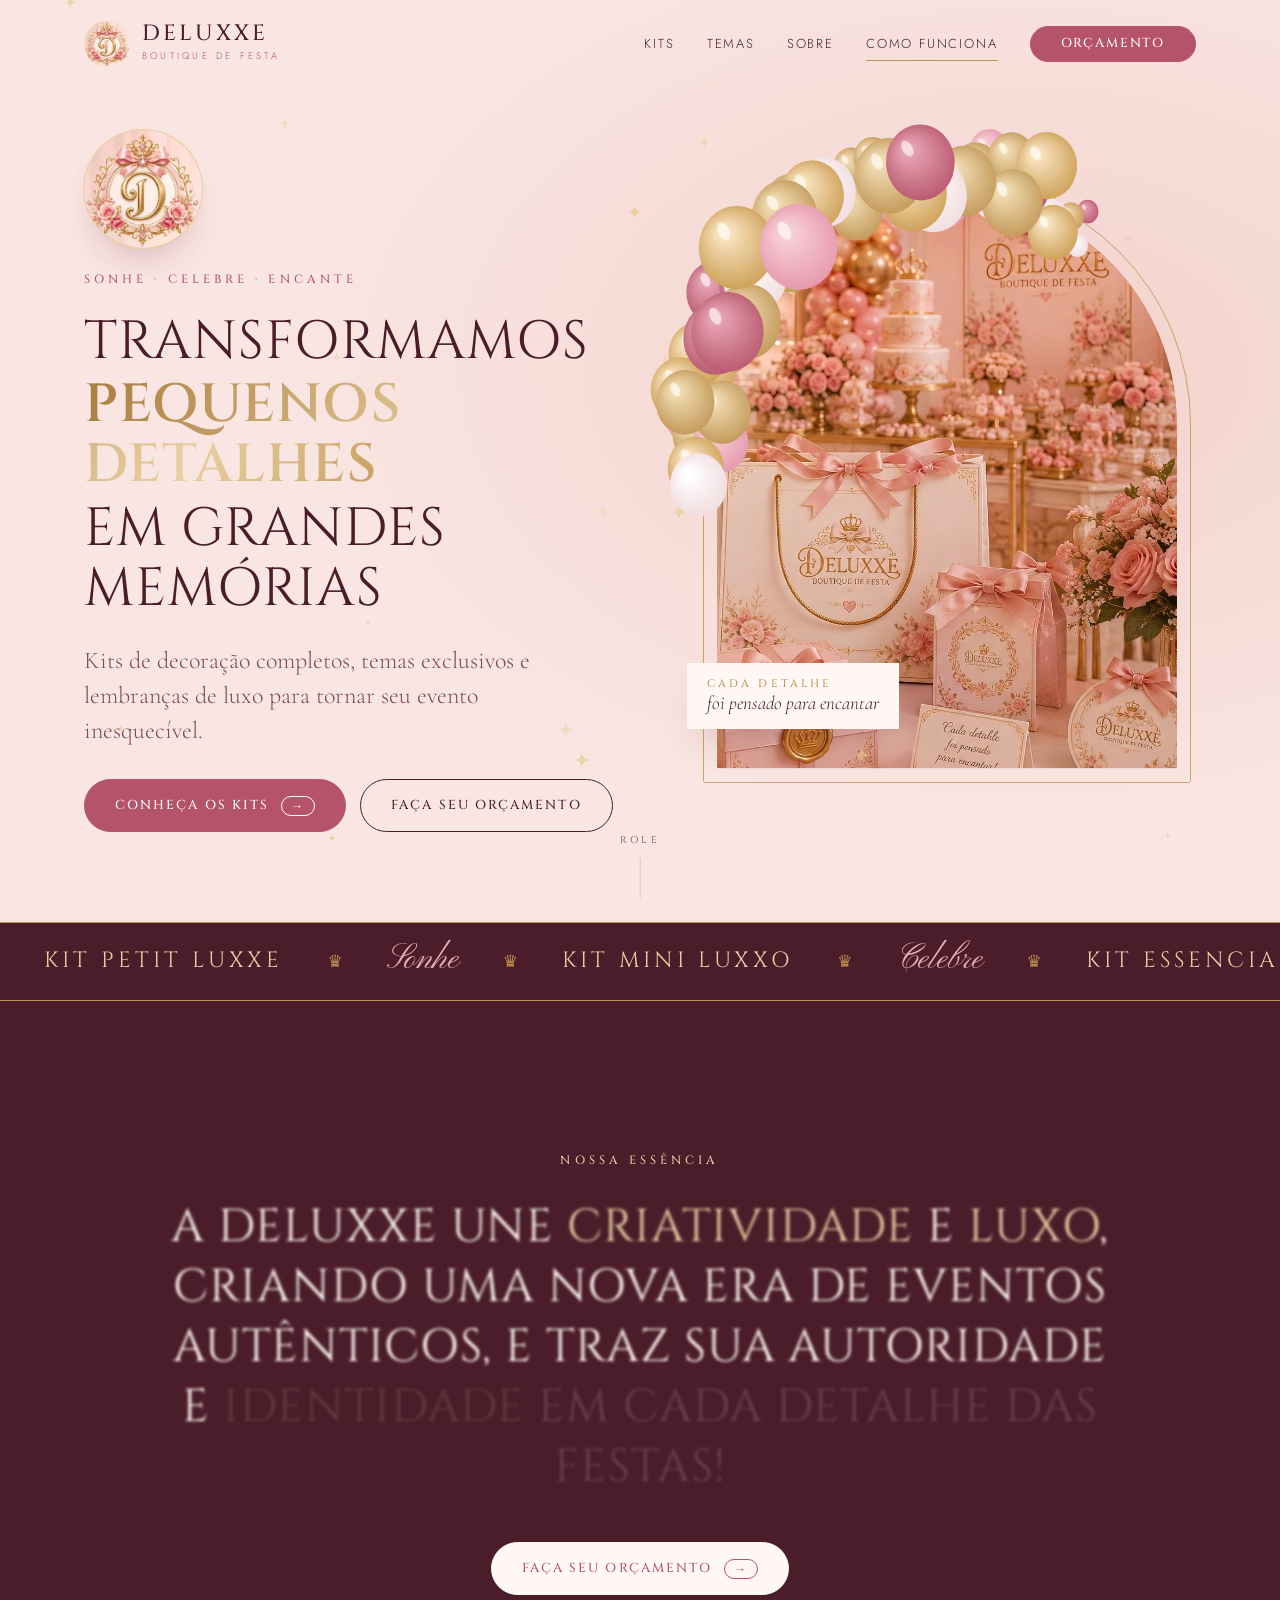
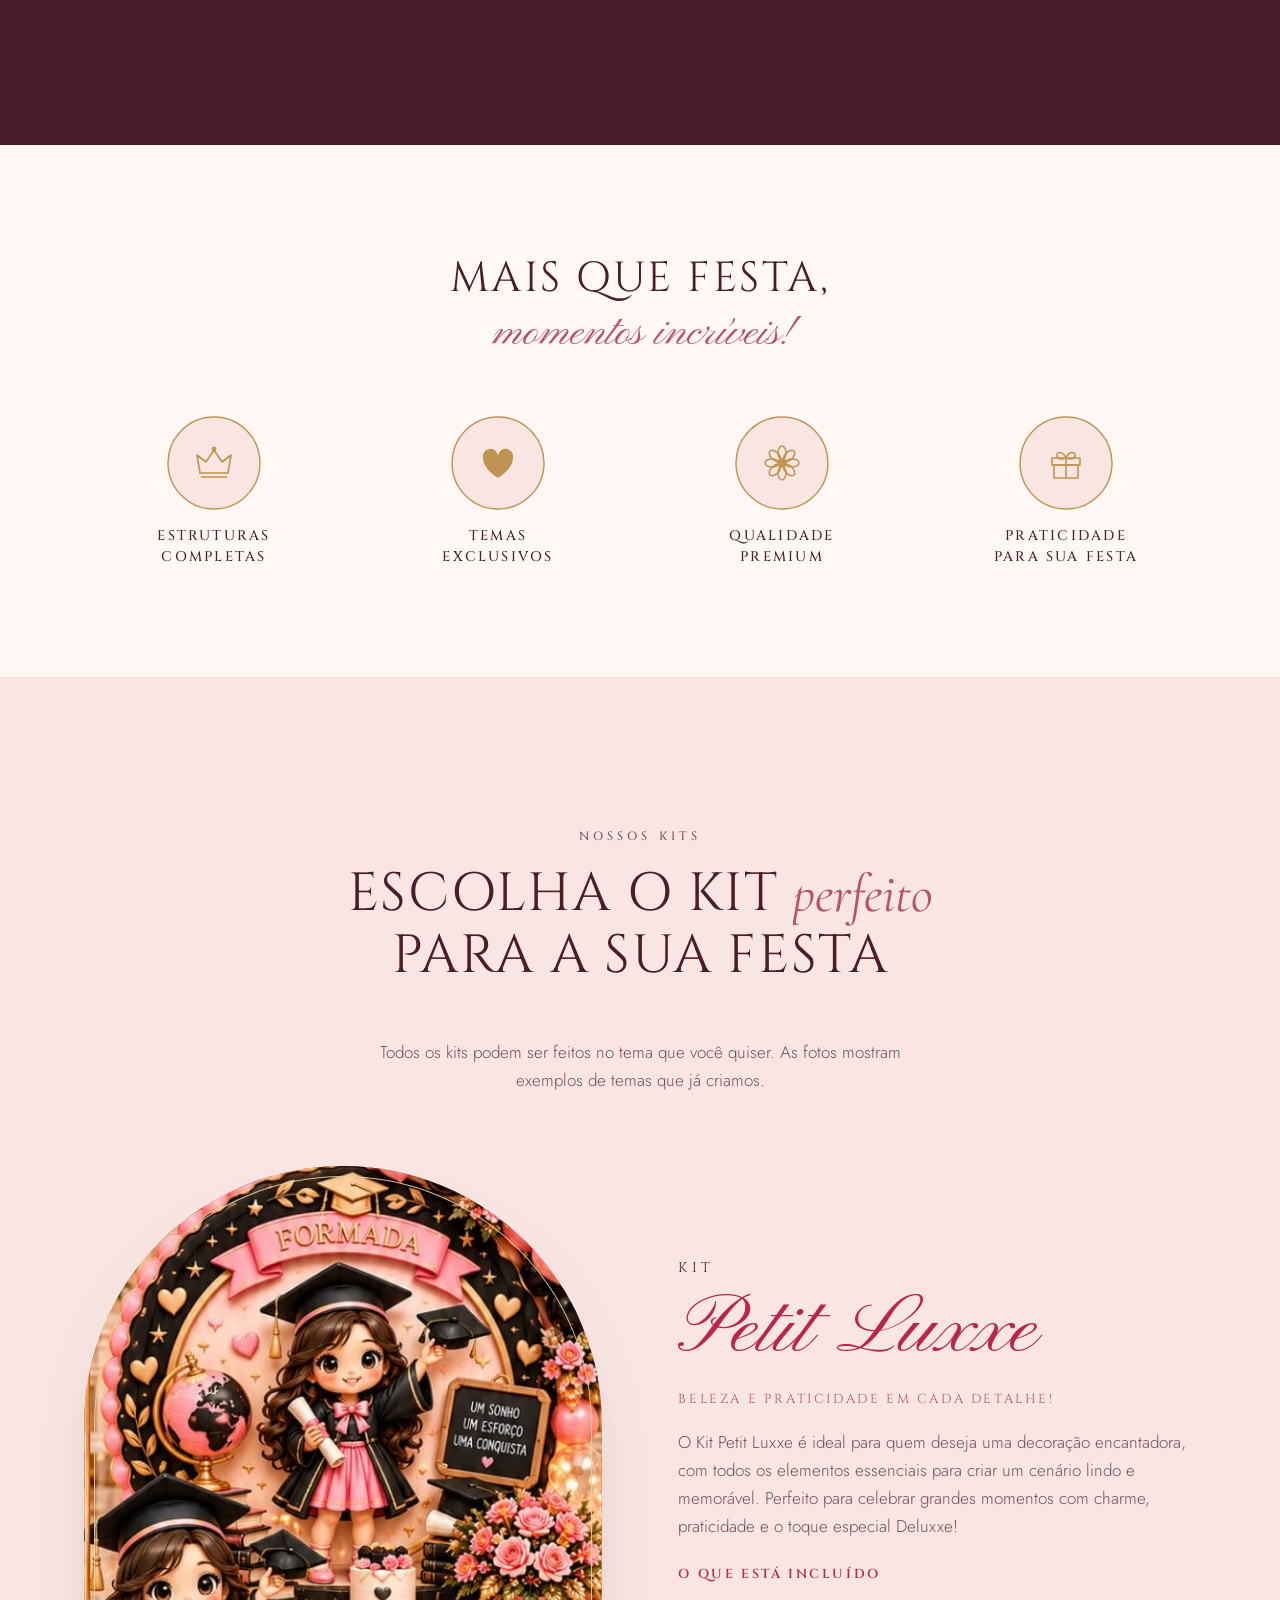
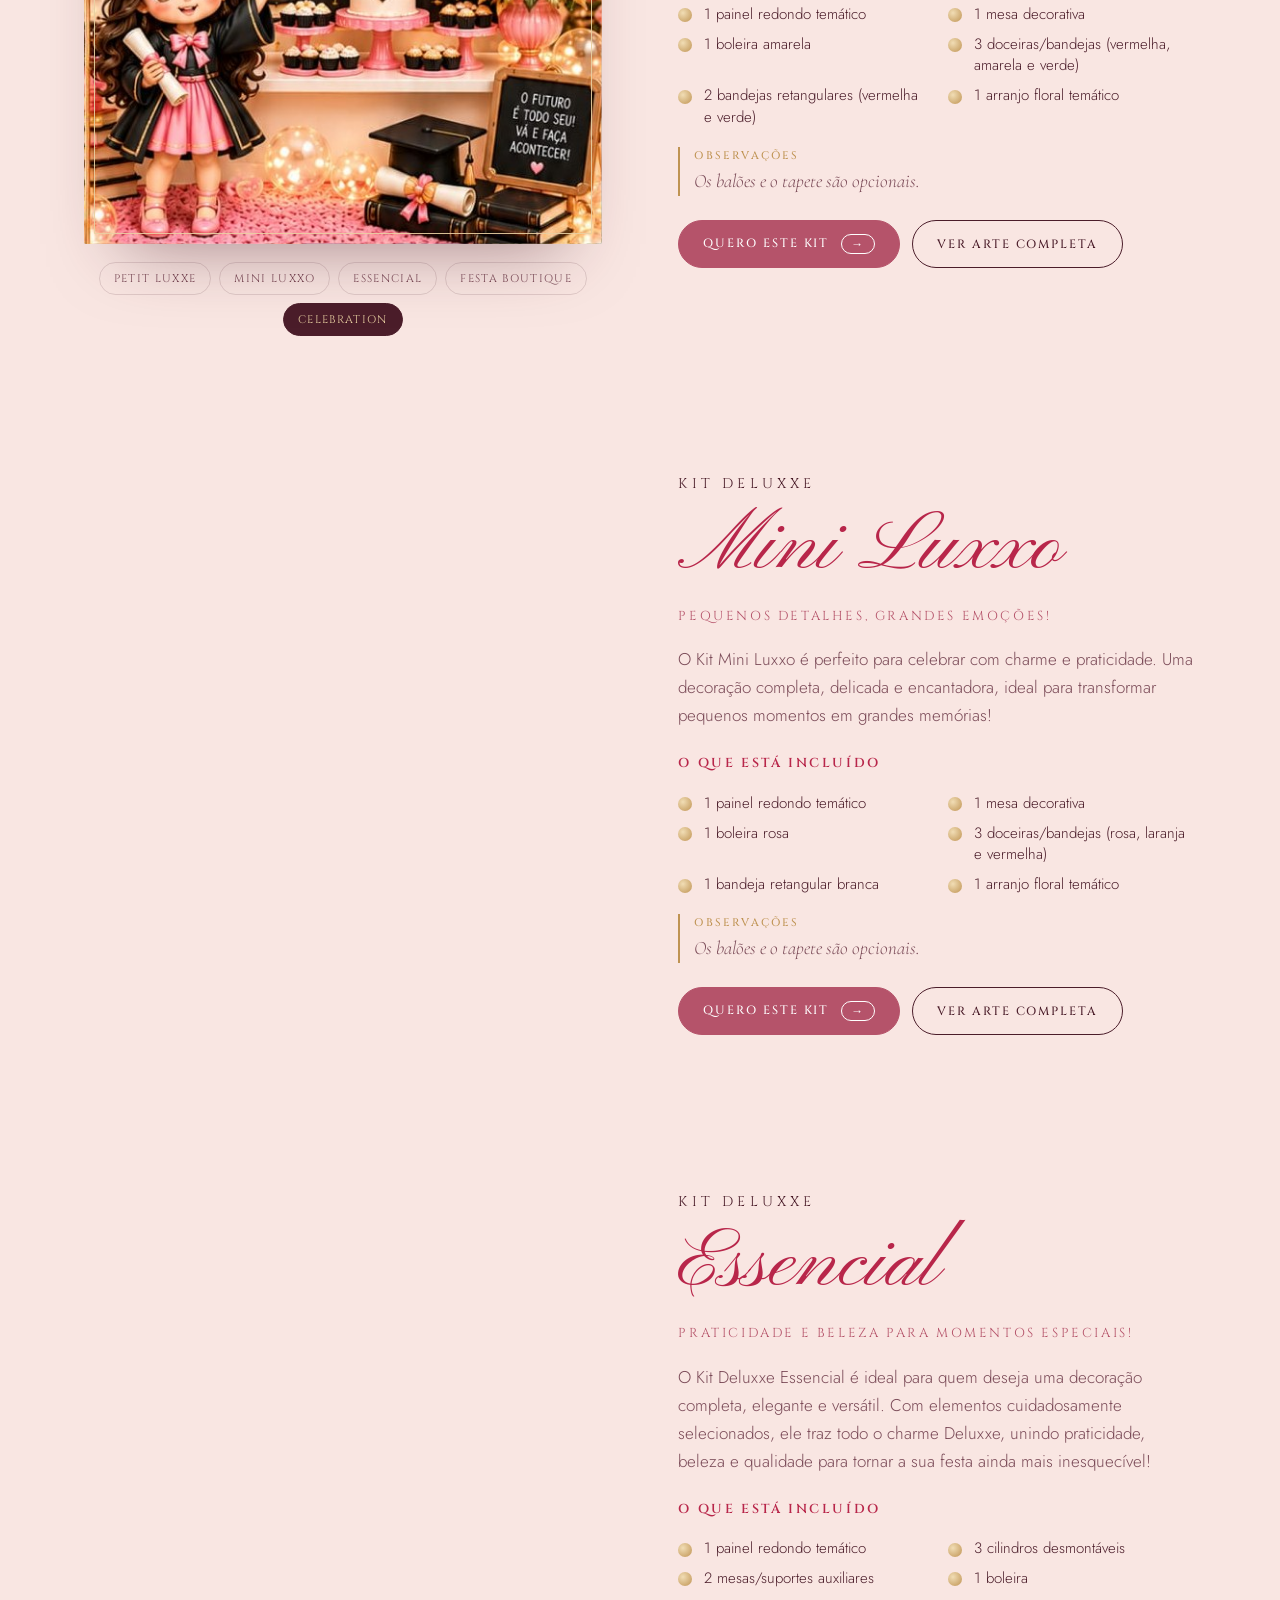
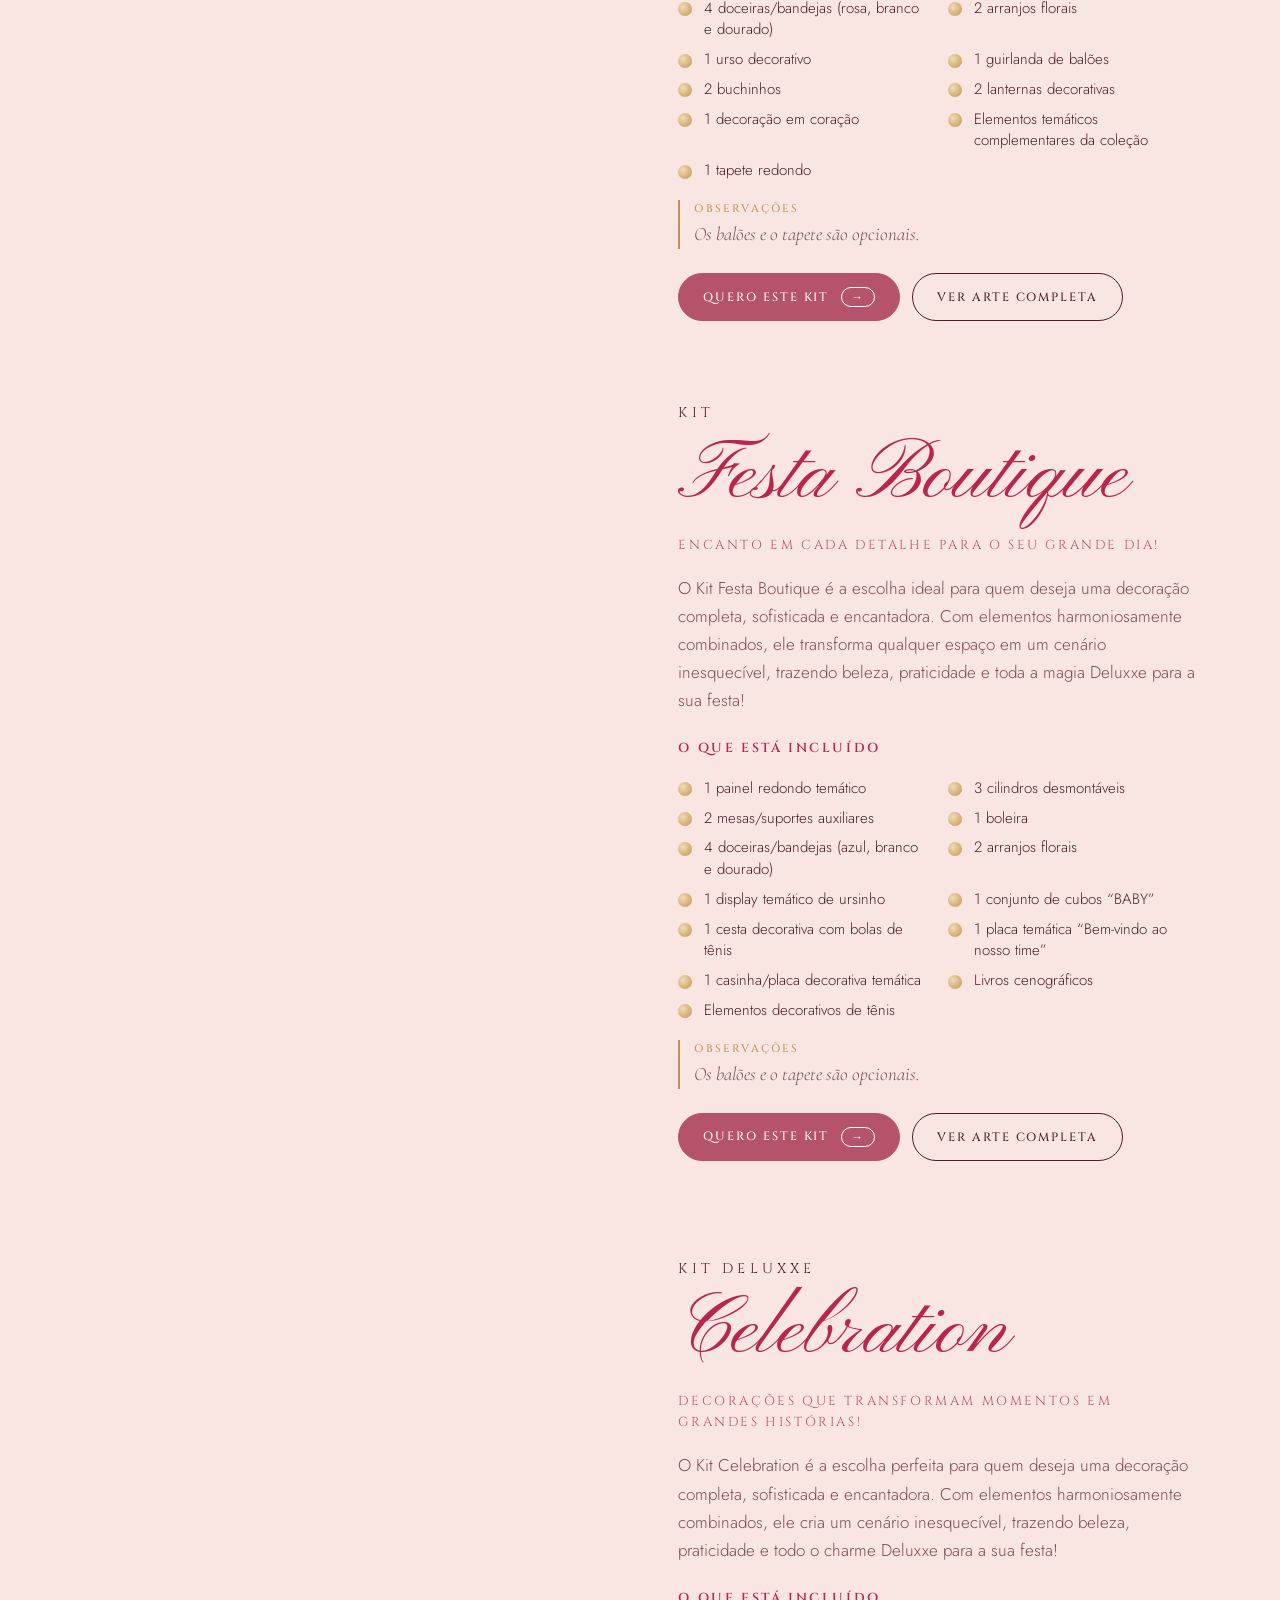
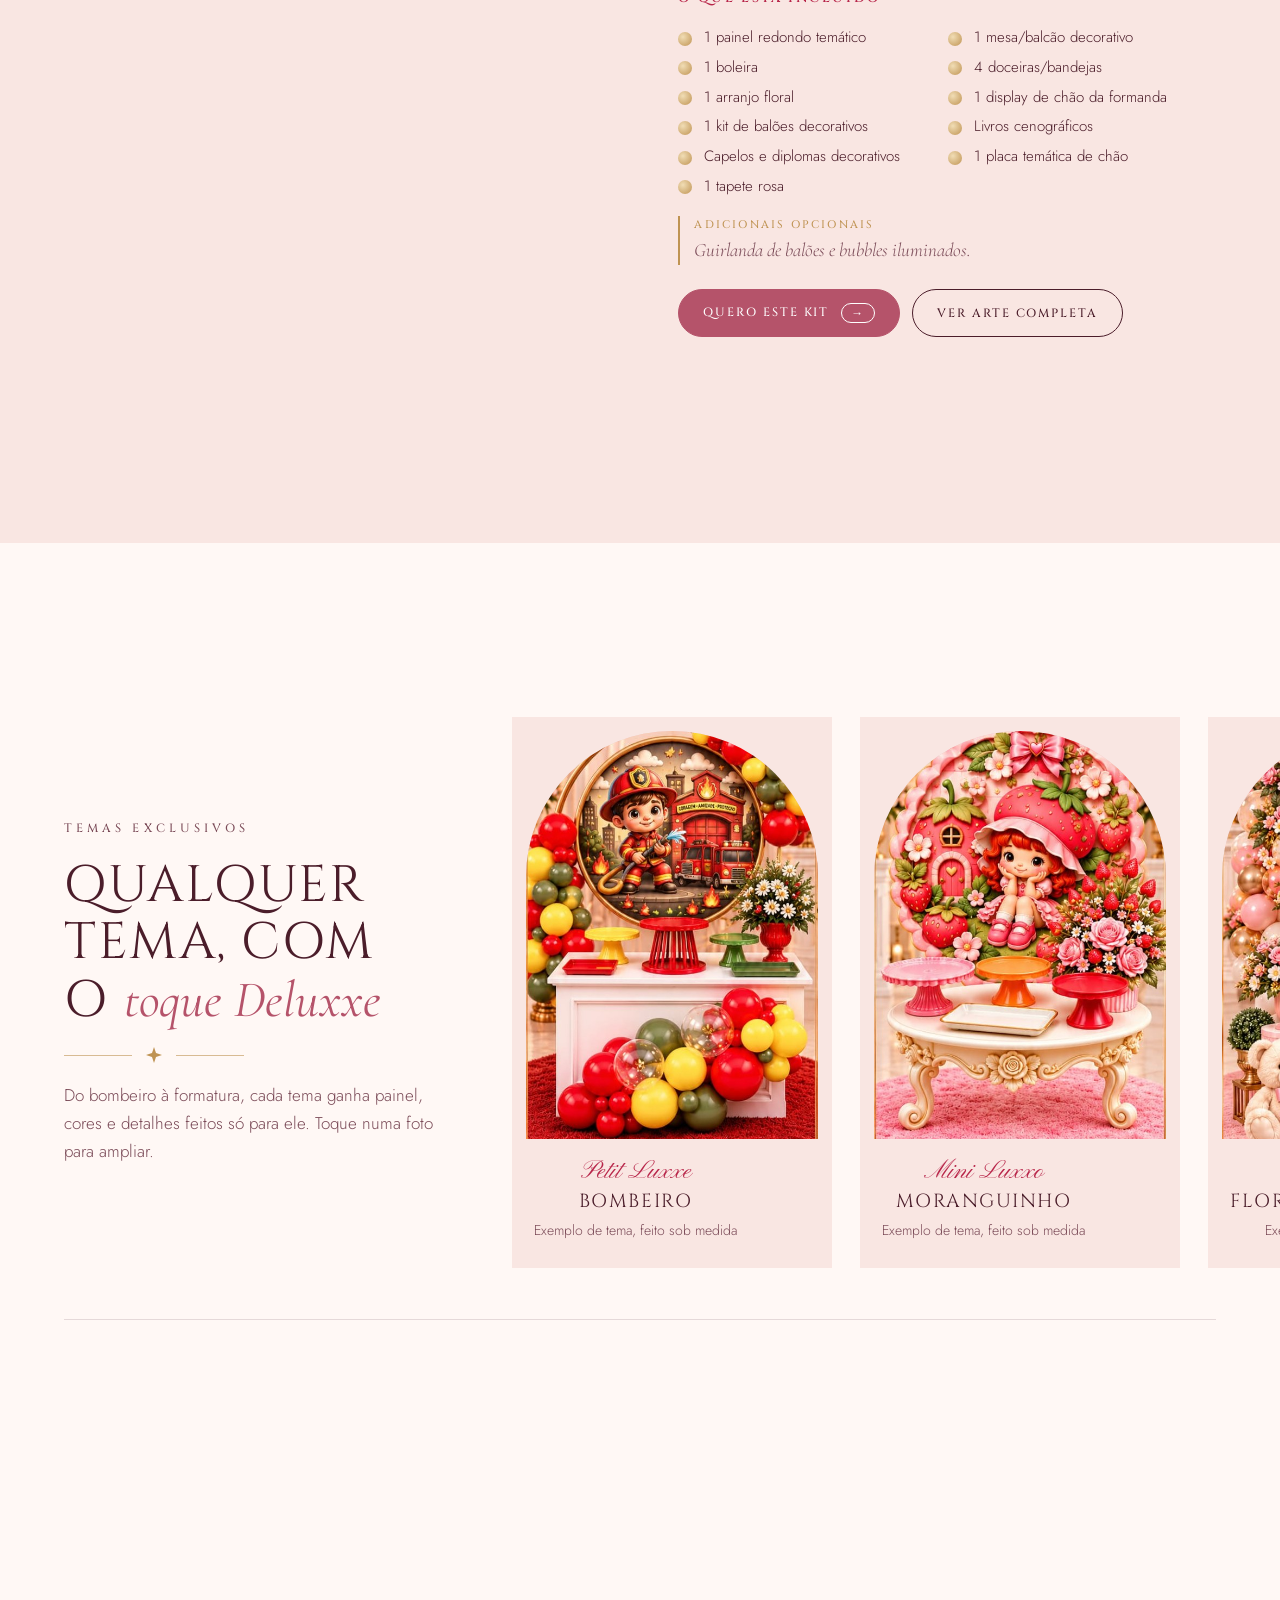
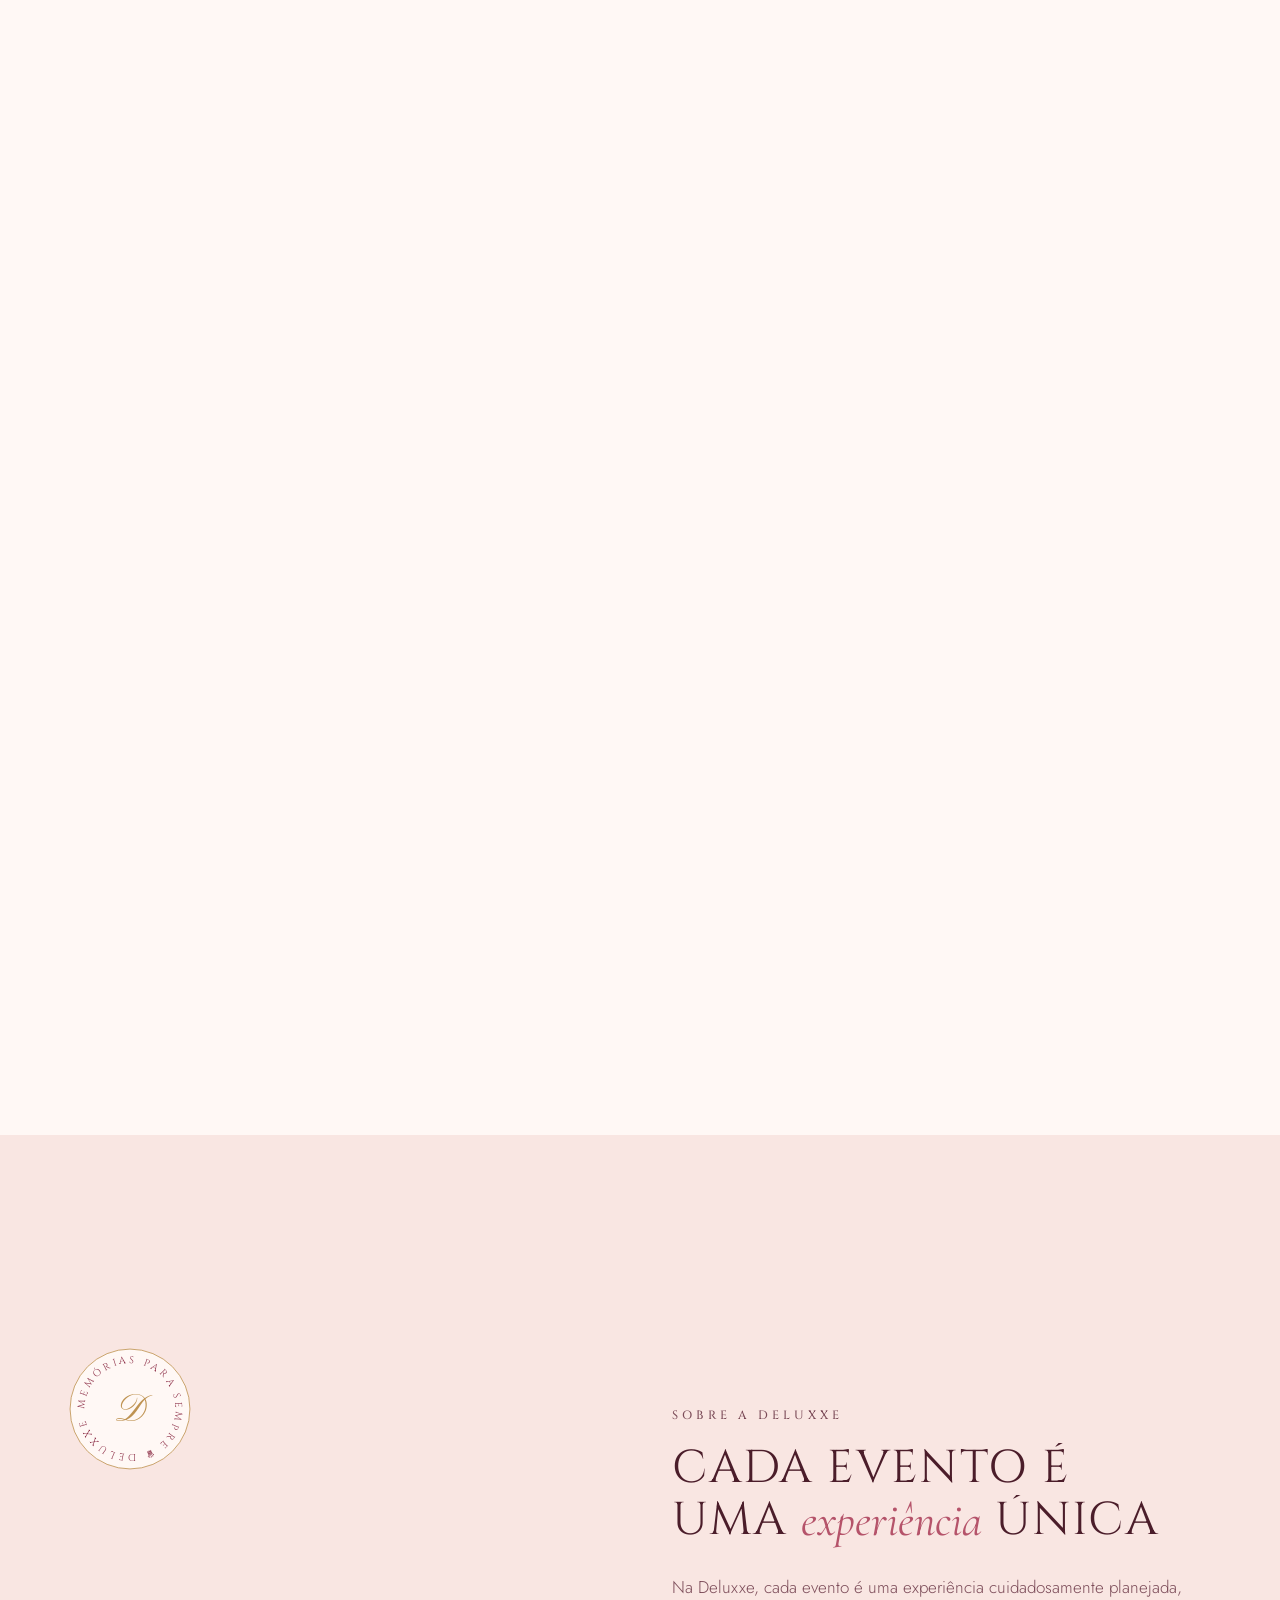
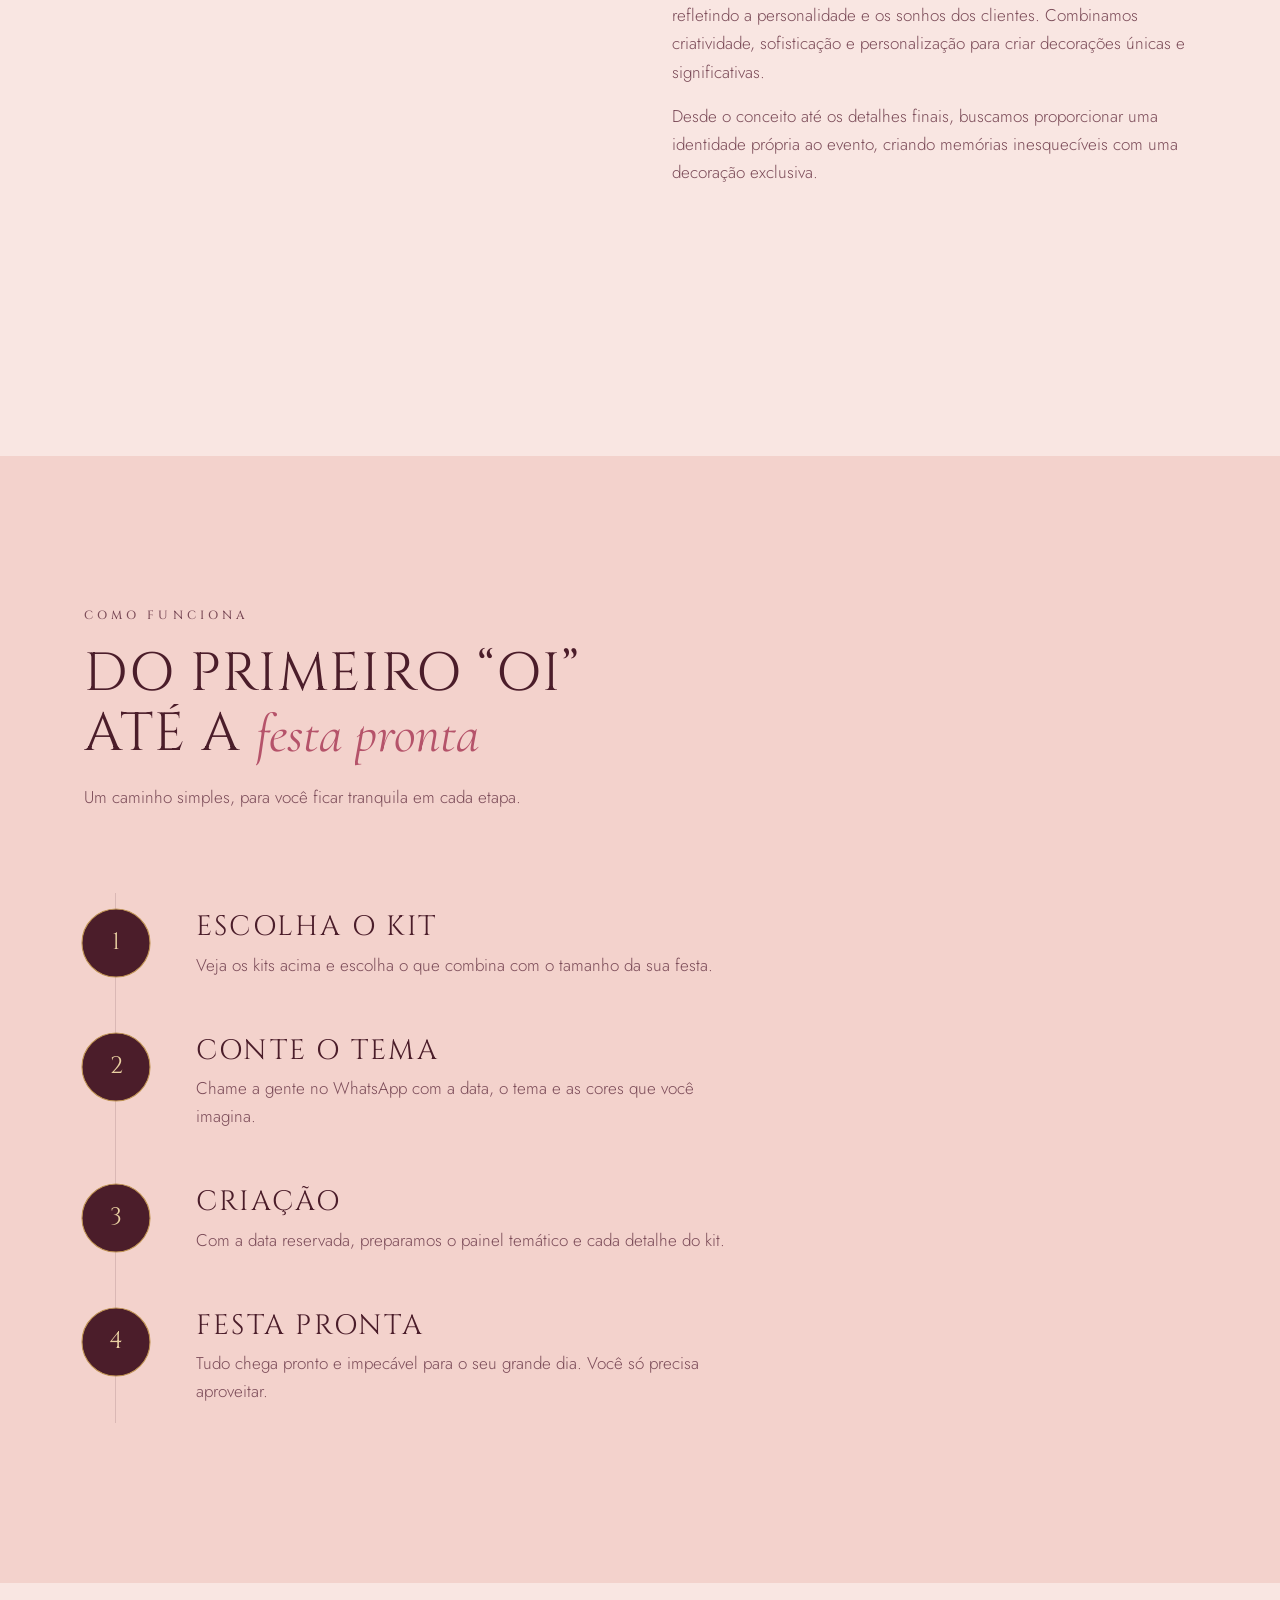
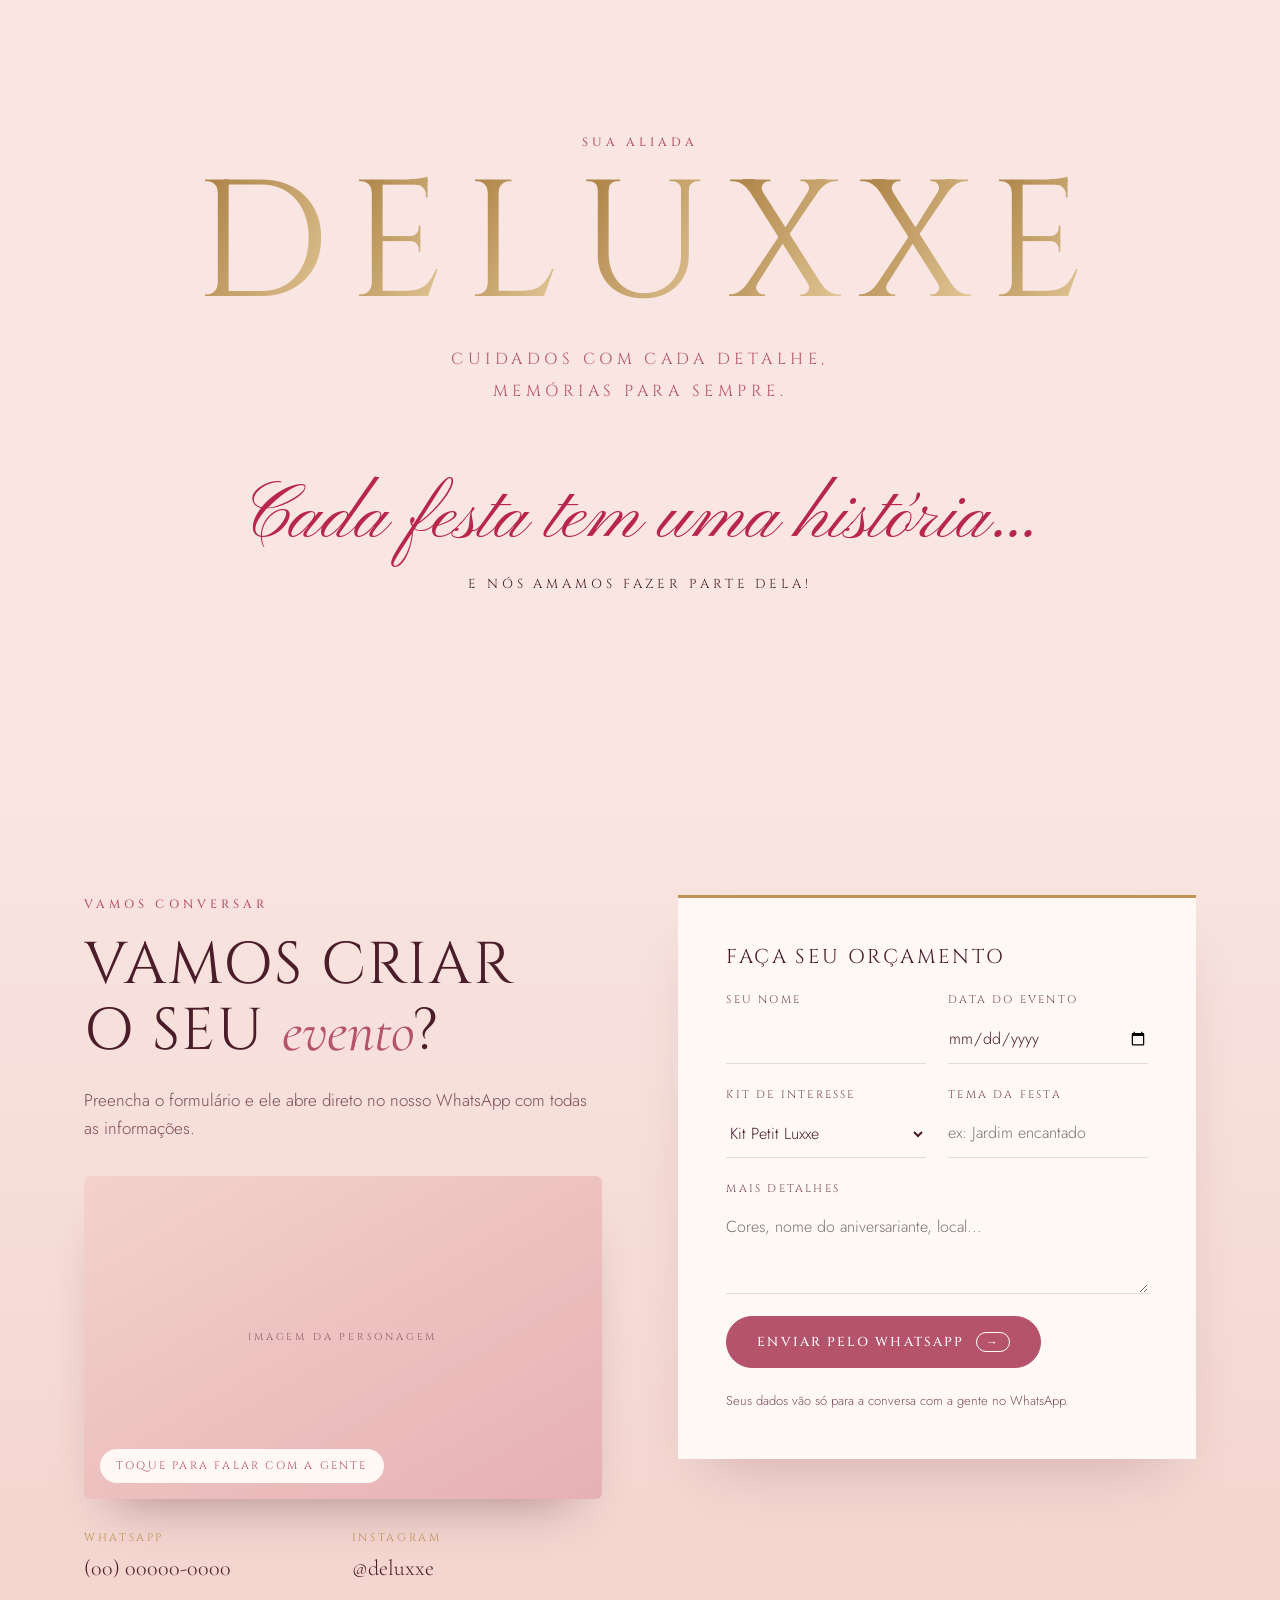
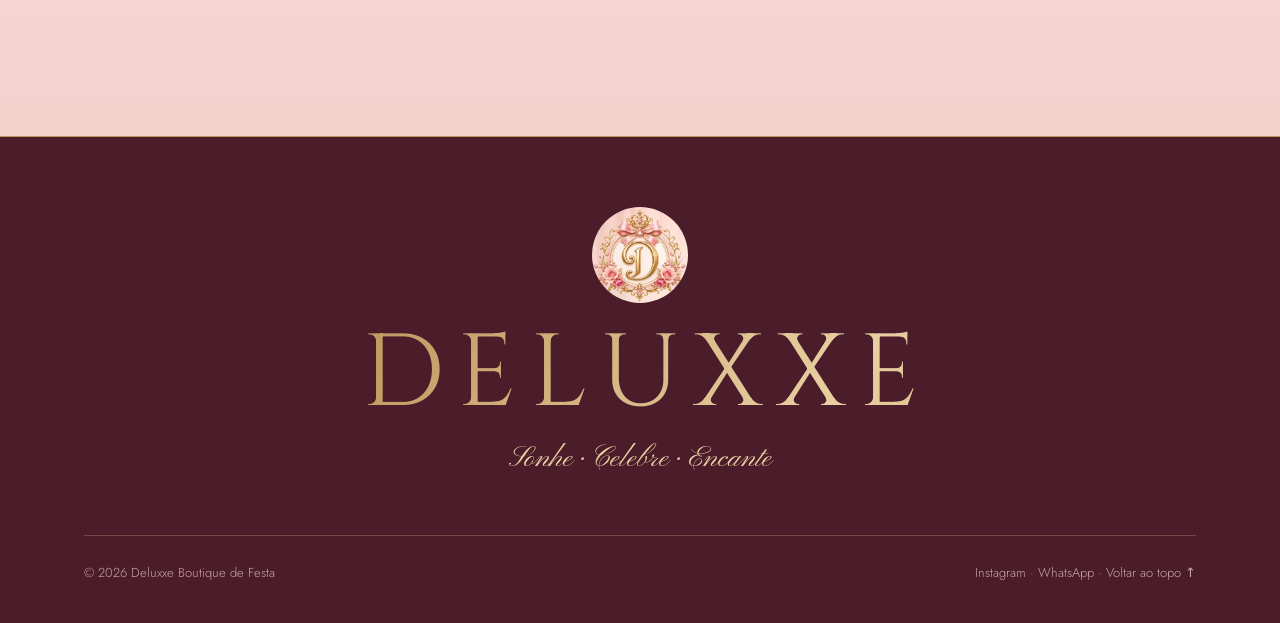
==== commit 6fcf2599: "Add Deluxxe kits showcase and more animations Kits section built from the five kit flyers with a sti" ====
--- a/index.html
+++ b/index.html
@@ -4,7 +4,7 @@
 <meta charset="UTF-8">
 <meta name="viewport" content="width=device-width, initial-scale=1, viewport-fit=cover">
 <title>Deluxxe Boutique de Festa</title>
-<meta name="description" content="Deluxxe Boutique de Festa: mini kits personalizados, lembranças de luxo e decoração para tornar seu evento inesquecível.">
+<meta name="description" content="Deluxxe Boutique de Festa: kits de decoração completos, temas exclusivos e qualidade premium para tornar seu evento inesquecível.">
 <link rel="preconnect" href="https://fonts.googleapis.com">
 <link rel="preconnect" href="https://fonts.gstatic.com" crossorigin>
 <link rel="stylesheet" href="https://fonts.googleapis.com/css2?family=Cinzel:wght@400;500;600&family=Cormorant+Garamond:ital,wght@0,400;0,500;1,400;1,500&family=Jost:wght@300;400;500&family=Pinyon+Script&display=swap">
@@ -16,6 +16,7 @@
   --petal-2:#E7B0B4;
   --rose:#B5536A;
   --rose-deep:#933A51;
+  --crimson:#B8264A;
   --wine:#4B1D2A;
   --wine-soft:#7B4B58;
   --gold:#BF9352;
@@ -51,23 +52,41 @@
 .divider::before,.divider::after{content:"";flex:1;height:1px;background:currentColor;opacity:.6}
 .divider svg{width:16px;height:16px}
 
+/* carregando */
+.preloader{display:none}
+.anim .preloader{position:fixed;inset:0;z-index:100;background:var(--blush);display:grid;place-items:center;transition:opacity .8s var(--ease),visibility .8s}
+.preloader.done{opacity:0;visibility:hidden}
+.pre-inner{display:grid;justify-items:center;gap:18px}
+.pre-crest{position:relative;width:130px;height:130px}
+.pre-crest img{position:absolute;inset:12px;width:106px;height:106px;border-radius:50%;object-fit:cover;mix-blend-mode:multiply;animation:preIn 1s var(--ease) both}
+.pre-crest svg{position:absolute;inset:0;width:100%;height:100%;transform:rotate(-90deg)}
+.pre-crest circle{fill:none;stroke:var(--gold);stroke-width:1.5;stroke-dasharray:390;stroke-dashoffset:390;animation:draw 1.3s var(--ease) .1s forwards}
+.pre-words{font-family:var(--script);font-size:30px;color:var(--rose);animation:preIn 1s var(--ease) .4s both}
+@keyframes draw{to{stroke-dashoffset:0}}
+@keyframes preIn{from{opacity:0;transform:scale(.85)}to{opacity:1;transform:none}}
+
+/* brilho que segue o mouse */
+#trail{position:fixed;inset:0;width:100%;height:100%;pointer-events:none;z-index:90}
+
 /* barra de progresso */
 .progress{position:fixed;inset:0 0 auto 0;height:3px;z-index:60;background:var(--gold-grad);transform-origin:0 50%;transform:scaleX(0)}
 
 /* topo */
-.header{position:fixed;top:0;left:0;right:0;z-index:50;padding-top:env(safe-area-inset-top,0px);transition:background .4s,box-shadow .4s}
+.header{position:fixed;top:0;left:0;right:0;z-index:50;padding-top:env(safe-area-inset-top,0px);transition:background .4s,box-shadow .4s,transform .5s var(--ease)}
 .header .wrap{display:flex;align-items:center;justify-content:space-between;height:88px;transition:height .4s var(--ease)}
 .header.scrolled{background:rgba(249,230,226,.85);backdrop-filter:blur(14px);-webkit-backdrop-filter:blur(14px);box-shadow:0 1px 0 var(--line)}
 .header.scrolled .wrap{height:66px}
+.header.hidden{transform:translateY(-100%)}
 .logo{display:flex;align-items:center;gap:12px;text-decoration:none}
-.logo img{width:46px;height:46px;border-radius:50%;object-fit:cover;mix-blend-mode:multiply;transition:width .4s var(--ease),height .4s var(--ease)}
+.logo img{width:46px;height:46px;border-radius:50%;object-fit:cover;mix-blend-mode:multiply;transition:width .4s var(--ease),height .4s var(--ease),transform .8s var(--ease)}
+.logo:hover img{transform:rotate(360deg)}
 .header.scrolled .logo img{width:38px;height:38px}
 .logo b{font-family:var(--display);font-weight:500;font-size:22px;letter-spacing:.14em;display:block;line-height:1}
 .logo small{display:block;font-size:9.5px;letter-spacing:.34em;text-transform:uppercase;color:var(--rose);margin-top:4px}
 .nav{display:flex;gap:32px;align-items:center}
 .nav a{text-decoration:none;font-size:13px;letter-spacing:.14em;text-transform:uppercase;position:relative;padding-block:6px}
 .nav a:not(.btn)::after{content:"";position:absolute;left:0;right:0;bottom:0;height:1px;background:var(--gold);transform:scaleX(0);transform-origin:right;transition:transform .45s var(--ease)}
-.nav a:not(.btn):hover::after{transform:scaleX(1);transform-origin:left}
+.nav a:not(.btn):hover::after,.nav a.current::after{transform:scaleX(1);transform-origin:left}
 .menu-btn{display:none;background:none;border:0;width:44px;height:44px;cursor:pointer;position:relative;color:var(--wine)}
 .menu-btn span{position:absolute;left:10px;right:10px;height:1.5px;background:currentColor;transition:transform .4s var(--ease),opacity .3s}
 .menu-btn span:nth-child(1){top:16px}.menu-btn span:nth-child(2){top:22px}.menu-btn span:nth-child(3){top:28px}
@@ -75,7 +94,7 @@
 .menu-open .menu-btn span:nth-child(2){opacity:0}
 .menu-open .menu-btn span:nth-child(3){transform:translateY(-6px) rotate(-45deg)}
 
-.btn{display:inline-flex;align-items:center;gap:12px;padding:15px 30px;border-radius:999px;border:1px solid var(--rose);background:var(--rose);color:#fff;text-decoration:none;font-family:var(--display);font-size:13px;font-weight:500;letter-spacing:.16em;text-transform:uppercase;cursor:pointer;position:relative;overflow:hidden;isolation:isolate;transition:color .45s var(--ease),border-color .45s}
+.btn{display:inline-flex;align-items:center;gap:12px;padding:15px 30px;border-radius:999px;border:1px solid var(--rose);background:var(--rose);color:#fff;text-decoration:none;font-family:var(--display);font-size:13px;font-weight:500;letter-spacing:.16em;text-transform:uppercase;cursor:pointer;position:relative;overflow:hidden;isolation:isolate;transition:color .45s var(--ease),border-color .45s,transform .35s var(--ease)}
 .btn::before{content:"";position:absolute;inset:0;background:var(--wine);z-index:-1;transform:translateY(101%);border-radius:inherit;transition:transform .5s var(--ease)}
 .btn::after{content:"";position:absolute;top:0;bottom:0;width:40%;left:-60%;background:linear-gradient(100deg,transparent,rgba(255,255,255,.45),transparent);transform:skewX(-20deg);animation:sheen 4.5s ease-in-out infinite}
 @keyframes sheen{0%,70%{left:-60%}100%{left:130%}}
@@ -92,7 +111,8 @@
 #fx{position:absolute;inset:0;width:100%;height:100%;pointer-events:none;z-index:3}
 .hero-grid{position:relative;display:grid;grid-template-columns:1.05fr .95fr;gap:clamp(30px,5vw,80px);align-items:center}
 .hero-copy{position:relative;z-index:4;display:grid;justify-items:start;gap:22px}
-.crest{width:118px;height:118px;border-radius:50%;overflow:hidden;box-shadow:0 0 0 1px var(--gold-light),0 20px 40px -20px rgba(147,58,81,.45)}
+.crest{width:118px;height:118px;border-radius:50%;overflow:hidden;box-shadow:0 0 0 1px var(--gold-light),0 20px 40px -20px rgba(147,58,81,.45);animation:float 6s ease-in-out infinite}
+@keyframes float{50%{translate:0 -8px}}
 .crest img{width:100%;height:100%;object-fit:cover;mix-blend-mode:multiply}
 .hero h1{font-size:clamp(30px,4.2vw,58px);letter-spacing:.02em;text-transform:uppercase}
 .hero h1 .line{display:block;overflow:hidden;padding-bottom:.06em}
@@ -111,7 +131,7 @@
 .scroll-hint i::after{content:"";position:absolute;left:0;top:-50%;width:1px;height:50%;background:var(--gold);animation:drip 2s var(--ease) infinite}
 @keyframes drip{to{top:100%}}
 
-/* abertura (só com JS e movimento permitido) */
+/* abertura */
 .anim .hero h1 .line > span{transform:translateY(110%);transition:transform 1.2s var(--ease)}
 .anim .hero .fade-in{opacity:0;transform:translateY(18px);transition:opacity 1s var(--ease),transform 1s var(--ease)}
 .anim .crest{transform:scale(.6) rotate(-25deg);opacity:0;transition:transform 1.4s var(--ease),opacity 1s}
@@ -130,15 +150,18 @@
 .anim.loaded .hero .fade-in.d3{transition-delay:.7s}
 .anim.loaded .hero .fade-in.d4{transition-delay:1.2s}
 
-/* faixa corrida */
+/* faixa corrida (inclina com a velocidade da rolagem) */
 .marquee{background:var(--wine);color:var(--gold-light);overflow:hidden;padding-block:20px;white-space:nowrap;border-block:1px solid var(--gold)}
+.marquee-skew{transition:transform .5s var(--ease)}
 .marquee-track{display:inline-flex;gap:44px;animation:marquee 40s linear infinite;padding-left:44px}
 .marquee span{font-family:var(--display);font-size:clamp(16px,1.8vw,22px);letter-spacing:.18em;text-transform:uppercase}
+.marquee span.sc{font-family:var(--script);text-transform:none;letter-spacing:0;font-size:clamp(26px,2.8vw,34px);color:var(--petal-2);line-height:1}
 .marquee b{color:var(--gold);font-weight:400;align-self:center}
 @keyframes marquee{to{transform:translateX(-50%)}}
 
 /* seções */
 section{position:relative}
+main,footer{overflow-x:clip}
 .section{padding-block:clamp(90px,12vw,150px)}
 .section-head{display:grid;gap:18px;margin-bottom:clamp(44px,6vw,72px);max-width:760px}
 .section-head.center{margin-inline:auto;text-align:center;justify-items:center}
@@ -153,22 +176,25 @@
 .anim [data-reveal].in{opacity:1;transform:none}
 .anim .mask{clip-path:inset(100% 0 0 0);transition:clip-path 1.4s var(--ease)}
 .anim .mask.in{clip-path:inset(0 0 0 0)}
-
-/* espaço de foto: mostra a foto, ou um desenho enquanto ela não existe */
+/* títulos que sobem palavra por palavra */
+.anim [data-split] .sw{display:inline-block;overflow:hidden;vertical-align:top;padding-bottom:.08em;margin-bottom:-.08em}
+.anim [data-split] .sw > span{display:inline-block;transform:translateY(110%) rotate(4deg);transform-origin:left bottom;transition:transform 1s var(--ease);transition-delay:calc(var(--i) * 70ms)}
+.anim [data-split].in .sw > span{transform:none}
+
+/* espaço de foto */
 .photo{position:relative;overflow:hidden;background:linear-gradient(150deg,var(--petal) 0%,var(--petal-2) 100%)}
 .photo img{width:100%;height:100%;object-fit:cover;position:relative;z-index:1;transition:transform 1.2s var(--ease)}
 .photo .ph{position:absolute;inset:0;display:grid;place-items:center;text-align:center;color:var(--wine);padding:20px}
-.photo .ph svg{width:clamp(44px,6vw,76px);height:auto;opacity:.5;margin-inline:auto}
-.photo .ph small{display:block;margin-top:10px;font-family:var(--display);font-size:10px;letter-spacing:.28em;text-transform:uppercase;opacity:.6}
+.photo .ph small{display:block;font-family:var(--display);font-size:10px;letter-spacing:.28em;text-transform:uppercase;opacity:.6}
 
 /* manifesto */
 .manifesto{background:var(--wine);color:var(--paper);overflow:hidden;text-align:center}
 .manifesto .wrap{position:relative;z-index:2;max-width:1100px}
 .manifesto .eyebrow{color:var(--gold-light)}
 .manifesto-text{font-family:var(--display);text-transform:uppercase;font-size:clamp(24px,3.6vw,48px);line-height:1.3;letter-spacing:.02em;margin-block:28px 44px}
-.manifesto-text .w{transition:opacity .4s,color .4s}
-.anim .manifesto-text .w{opacity:.18}
-.anim .manifesto-text .w.on{opacity:1}
+.manifesto-text .w{transition:opacity .4s,color .4s,filter .4s}
+.anim .manifesto-text .w{opacity:.16;filter:blur(1.5px)}
+.anim .manifesto-text .w.on{opacity:1;filter:none}
 .manifesto-text .w.hl{color:var(--gold-light)}
 .manifesto .btn{background:var(--paper);color:var(--rose);border-color:var(--paper)}
 .manifesto .btn:hover{color:#fff;border-color:var(--rose)}
@@ -181,6 +207,71 @@
   100%{transform:translate3d(-20px,110vh,0) rotate(360deg)}
 }
 
+/* diferenciais */
+.features{background:var(--paper);padding-block:clamp(70px,9vw,110px);text-align:center}
+.features h2{font-size:clamp(26px,3.4vw,42px);text-transform:uppercase;letter-spacing:.06em}
+.features .sub{font-family:var(--script);font-size:clamp(30px,3.4vw,44px);color:var(--rose);margin-top:6px;line-height:1.2}
+.feat-grid{display:grid;grid-template-columns:repeat(4,1fr);gap:24px;margin-top:54px}
+.feat{display:grid;justify-items:center;gap:14px}
+.feat-ico{position:relative;width:96px;height:96px;display:grid;place-items:center;color:var(--gold)}
+.feat-ico svg.ring{position:absolute;inset:0;width:100%;height:100%;transform:rotate(-90deg)}
+.feat-ico svg.ring circle{fill:var(--blush);stroke:var(--gold);stroke-width:1.4;stroke-dasharray:290;stroke-dashoffset:290;transition:stroke-dashoffset 1.6s var(--ease);transition-delay:var(--d,0s)}
+.feat.in .feat-ico svg.ring circle,html:not(.anim) .feat-ico svg.ring circle{stroke-dashoffset:0}
+.feat-ico svg.ico{position:relative;width:40px;height:40px;transition:transform .6s var(--ease)}
+.feat:hover .feat-ico svg.ico{transform:scale(1.18) rotate(-8deg)}
+.feat strong{font-family:var(--display);font-weight:500;font-size:14px;letter-spacing:.16em;text-transform:uppercase;line-height:1.5}
+
+/* KITS */
+.kits{background:var(--blush)}
+.kits-layout{display:grid;grid-template-columns:minmax(0,1fr) minmax(0,1fr);gap:clamp(40px,6vw,90px)}
+.kit-stage{position:sticky;top:96px;height:calc(100vh - 130px);max-height:820px;display:grid;grid-template-rows:1fr auto;gap:18px}
+.kit-frame{position:relative;border-radius:999px 999px 8px 8px;overflow:hidden;background:var(--petal);box-shadow:0 40px 70px -40px rgba(75,29,42,.5);transform-style:preserve-3d;transition:transform .6s var(--ease)}
+.kit-frame::after{content:"";position:absolute;inset:10px;border:1px solid rgba(233,208,162,.9);border-radius:999px 999px 4px 4px;pointer-events:none;z-index:3}
+.kit-frame img{position:absolute;inset:0;width:100%;height:100%;object-fit:cover;clip-path:inset(100% 0 0 0);transform:scale(1.15);transition:clip-path 1.1s var(--ease),transform 1.6s var(--ease)}
+.kit-frame img.active{clip-path:inset(0 0 0 0);transform:scale(1);z-index:2}
+.kit-frame img.prev{clip-path:inset(0 0 0 0);transform:scale(1);z-index:1}
+.kit-dots{display:flex;justify-content:center;gap:8px;flex-wrap:wrap}
+.kit-dots button{font-family:var(--display);font-size:11px;letter-spacing:.12em;text-transform:uppercase;padding:8px 14px;border-radius:999px;border:1px solid var(--line);background:transparent;color:var(--wine-soft);cursor:pointer;transition:all .4s var(--ease)}
+.kit-dots button.active{background:var(--wine);color:var(--gold-light);border-color:var(--wine)}
+.kit-list{display:grid}
+.kit{min-height:88vh;display:flex;flex-direction:column;justify-content:center;gap:18px;padding-block:40px}
+.kit-img-m{display:none}
+.kit .label{font-family:var(--display);font-size:14px;letter-spacing:.3em;text-transform:uppercase;color:var(--wine)}
+.kit h3{font-family:var(--script);font-weight:400;font-size:clamp(52px,6.6vw,92px);overflow-wrap:anywhere;line-height:.95;color:var(--crimson);text-transform:none;margin-top:-6px}
+.kit .tagline{font-family:var(--display);font-size:13px;letter-spacing:.2em;text-transform:uppercase;color:var(--rose)}
+.kit .desc{color:var(--wine-soft);max-width:520px}
+.kit h4{margin:6px 0 0;font-family:var(--display);font-weight:600;font-size:13px;letter-spacing:.2em;text-transform:uppercase;color:var(--crimson)}
+.incl{list-style:none;margin:0;padding:0;display:grid;grid-template-columns:1fr 1fr;gap:8px 22px;max-width:560px}
+.incl li{position:relative;padding-left:26px;font-size:15px;line-height:1.45}
+.incl li::before{content:"";position:absolute;left:0;top:.3em;width:14px;height:14px;border-radius:50%;background:radial-gradient(circle at 35% 35%,#F1DDB5,#BF9352)}
+.anim .kit .incl li{opacity:0;transform:translateX(16px);transition:opacity .6s var(--ease),transform .6s var(--ease);transition-delay:calc(var(--i) * 60ms + .2s)}
+.anim .kit.in .incl li{opacity:1;transform:none}
+.note{font-family:var(--serif);font-style:italic;font-size:19px;color:var(--wine-soft);border-left:2px solid var(--gold);padding-left:14px}
+.note b{font-style:normal;font-family:var(--display);font-size:11px;letter-spacing:.2em;text-transform:uppercase;color:var(--gold);display:block;font-weight:500}
+.kit-actions{display:flex;flex-wrap:wrap;gap:12px;margin-top:6px}
+.kit-actions .btn{padding:13px 24px;font-size:12px}
+
+/* temas: rolagem horizontal */
+.services{background:var(--paper)}
+.h-scroll{position:relative}
+.h-sticky{position:sticky;top:0;height:100vh;display:flex;flex-direction:column;justify-content:center;overflow:hidden;padding-block:80px 40px}
+.h-track{display:flex;gap:28px;padding-inline:var(--gutter);will-change:transform;align-items:center}
+.h-intro{flex:0 0 min(420px,80vw);display:flex;flex-direction:column;justify-content:center;gap:18px;padding-right:30px}
+.h-intro h2{font-size:clamp(32px,4vw,54px);text-transform:uppercase;letter-spacing:.03em}
+.h-intro p{color:var(--wine-soft)}
+.card{flex:0 0 min(320px,78vw);background:var(--blush);display:flex;flex-direction:column;position:relative;border:0;padding:0;text-align:inherit;font:inherit;color:inherit;cursor:zoom-in;transition:transform .6s var(--ease)}
+.card .photo{aspect-ratio:3/4.2;border-radius:999px 999px 0 0;margin:14px 14px 0}
+.card:hover .photo img{transform:scale(1.07)}
+.card-body{padding:20px 22px 26px;display:grid;gap:6px;text-align:center}
+.card h3{font-size:19px;letter-spacing:.08em;text-transform:uppercase}
+.card p{font-size:14px;color:var(--wine-soft)}
+.card .tag{font-family:var(--script);font-size:26px;color:var(--crimson);line-height:1}
+.card.cta-card{background:var(--wine);color:var(--paper);cursor:pointer;justify-content:center;align-items:center;text-align:center;padding:40px 30px;gap:18px;min-height:420px;text-decoration:none}
+.card.cta-card .tag{color:var(--gold-light);font-size:40px}
+.card.cta-card p{color:var(--petal)}
+.h-bar{margin:40px var(--gutter) 0;height:1px;background:var(--line);position:relative}
+.h-bar i{position:absolute;left:0;top:-1px;height:3px;width:100%;background:var(--gold-grad);transform-origin:0 50%;transform:scaleX(0)}
+
 /* sobre */
 .about-grid{display:grid;grid-template-columns:1fr 1.05fr;gap:clamp(40px,7vw,110px);align-items:center}
 .about-media{position:relative;padding:0 10% 12% 0}
@@ -191,54 +282,17 @@
 @keyframes spin{to{transform:rotate(360deg)}}
 .about-text h2{font-size:clamp(28px,3.6vw,46px);text-transform:uppercase;letter-spacing:.03em;margin-block:18px 26px}
 .about-text p{color:var(--wine-soft)}
-.pillars{display:grid;grid-template-columns:repeat(3,1fr);gap:22px;margin-top:42px;padding-top:34px;border-top:1px solid var(--line)}
-.pillar svg{width:30px;height:30px;color:var(--gold);margin-bottom:10px}
-.pillar strong{display:block;font-family:var(--display);font-weight:500;font-size:14px;letter-spacing:.16em;text-transform:uppercase}
-.pillar span{font-size:14px;color:var(--wine-soft);line-height:1.5;display:block;margin-top:4px}
-
-/* serviços: rolagem horizontal no computador */
-.services{background:var(--paper)}
-.h-scroll{position:relative}
-.h-sticky{position:sticky;top:0;height:100vh;display:flex;flex-direction:column;justify-content:center;overflow:hidden;padding-block:80px 40px}
-.h-track{display:flex;gap:28px;padding-inline:var(--gutter);will-change:transform}
-.h-intro{flex:0 0 min(420px,80vw);display:flex;flex-direction:column;justify-content:center;gap:18px;padding-right:30px}
-.h-intro h2{font-size:clamp(32px,4vw,54px);text-transform:uppercase;letter-spacing:.03em}
-.h-intro p{color:var(--wine-soft)}
-.card{flex:0 0 min(340px,78vw);background:var(--blush);display:flex;flex-direction:column;position:relative}
-.card .photo{aspect-ratio:4/4.3;border-radius:999px 999px 0 0;margin:14px 14px 0}
-.card:hover .photo img{transform:scale(1.06)}
-.card-body{padding:22px 26px 30px;display:grid;gap:8px;text-align:center}
-.card h3{font-size:20px;letter-spacing:.08em;text-transform:uppercase}
-.card p{font-size:15px;color:var(--wine-soft)}
-.card .tag{font-family:var(--serif);font-style:italic;font-size:18px;color:var(--gold)}
-.h-bar{margin:40px var(--gutter) 0;height:1px;background:var(--line);position:relative}
-.h-bar i{position:absolute;left:0;top:-1px;height:3px;width:100%;background:var(--gold-grad);transform-origin:0 50%;transform:scaleX(0)}
-
-/* galeria */
-.filters{display:flex;flex-wrap:wrap;justify-content:center;gap:10px;margin-bottom:40px}
-.filters button{font-family:var(--display);font-size:12px;letter-spacing:.16em;text-transform:uppercase;padding:11px 22px;border-radius:999px;border:1px solid var(--line);background:transparent;color:var(--wine);cursor:pointer;transition:background .3s,color .3s,border-color .3s}
-.filters button:hover{border-color:var(--gold)}
-.filters button.active{background:var(--wine);border-color:var(--wine);color:var(--gold-light)}
-.gallery{display:grid;grid-template-columns:repeat(4,1fr);grid-auto-rows:clamp(160px,18vw,250px);gap:14px}
-.g-item{position:relative;cursor:zoom-in;overflow:hidden;border:0;padding:0;background:none}
-.g-item .photo{position:absolute;inset:0}
-.g-item.tall{grid-row:span 2}
-.g-item.wide{grid-column:span 2}
-.g-item figcaption{position:absolute;inset:auto 0 0 0;z-index:2;padding:18px;color:#fff;text-align:left;font-family:var(--serif);font-style:italic;font-size:19px;background:linear-gradient(transparent,rgba(75,29,42,.75));transform:translateY(100%);transition:transform .5s var(--ease)}
-.g-item:hover figcaption,.g-item:focus-visible figcaption{transform:none}
-.g-item:hover img{transform:scale(1.07)}
-.g-item.hide{display:none}
-
-.lightbox{position:fixed;inset:0;z-index:80;background:rgba(40,12,22,.92);display:grid;place-items:center;padding:24px;opacity:0;pointer-events:none;transition:opacity .4s}
+
+/* lightbox */
+.lightbox{position:fixed;inset:0;z-index:95;background:rgba(40,12,22,.92);display:grid;place-items:center;padding:24px;opacity:0;pointer-events:none;transition:opacity .4s}
 .lightbox.open{opacity:1;pointer-events:auto}
-.lightbox .photo{width:min(900px,100%);aspect-ratio:4/3;transform:scale(.94);transition:transform .5s var(--ease)}
-.lightbox.open .photo{transform:none}
-.lightbox .photo img{object-fit:contain;background:#2a0c16}
+.lb-img{max-width:min(900px,100%);max-height:calc(100vh - 140px);object-fit:contain;transform:scale(.94);transition:transform .5s var(--ease),opacity .3s;box-shadow:0 30px 80px -20px rgba(0,0,0,.6)}
+.lightbox.open .lb-img{transform:none}
 .lb-close,.lb-nav{position:absolute;background:rgba(255,255,255,.1);color:#fff;border:1px solid rgba(233,208,162,.5);width:48px;height:48px;border-radius:50%;cursor:pointer;font-size:20px;display:grid;place-items:center;transition:background .3s;z-index:2}
 .lb-close:hover,.lb-nav:hover{background:var(--rose)}
 .lb-close{top:calc(20px + env(safe-area-inset-top,0px));right:20px}
 .lb-prev{left:20px;top:50%}.lb-next{right:20px;top:50%}
-.lb-caption{position:absolute;bottom:calc(24px + env(safe-area-inset-bottom,0px));left:0;right:0;text-align:center;color:var(--gold-light);font-family:var(--serif);font-style:italic;font-size:22px}
+.lb-caption{position:absolute;bottom:calc(20px + env(safe-area-inset-bottom,0px));left:0;right:0;text-align:center;color:var(--gold-light);font-family:var(--serif);font-style:italic;font-size:22px}
 
 /* como funciona */
 .process{background:var(--petal)}
@@ -246,18 +300,30 @@
 .steps-line{position:absolute;left:31px;top:10px;bottom:10px;width:1px;background:var(--line)}
 .steps-line i{position:absolute;inset:0;background:var(--gold);transform-origin:top;transform:scaleY(0)}
 .step{display:grid;grid-template-columns:64px 1fr;gap:clamp(20px,4vw,48px);padding-block:28px;position:relative}
-.step-num{width:64px;height:64px;border-radius:50%;border:1px solid var(--gold);display:grid;place-items:center;font-family:var(--display);font-size:22px;background:var(--petal);color:var(--gold);position:relative;z-index:1;transition:background .6s,color .6s}
-.step.in .step-num{background:var(--wine);color:var(--gold-light)}
+.step-num{width:64px;height:64px;border-radius:50%;border:1px solid var(--gold);display:grid;place-items:center;font-family:var(--display);font-size:22px;background:var(--petal);color:var(--gold);position:relative;z-index:1;transition:background .6s,color .6s,transform .6s var(--ease)}
+.step.in .step-num{background:var(--wine);color:var(--gold-light);transform:scale(1.08)}
 .step h3{font-size:clamp(20px,2.4vw,28px);letter-spacing:.08em;text-transform:uppercase;margin-bottom:8px}
 .step p{color:var(--wine-soft);max-width:560px}
 
-/* sua aliada */
+/* sua aliada + história */
 .ally{text-align:center;overflow:hidden}
-.ally-title{font-family:var(--display);font-size:clamp(60px,13vw,190px);line-height:1;letter-spacing:.12em;margin-block:10px 14px;padding-left:.12em}
+.ally .wrap{position:relative;z-index:2}
+.ally-title{font-family:var(--display);font-size:clamp(56px,13vw,190px);line-height:1;letter-spacing:.12em;margin-block:10px 14px;padding-left:.12em;display:flex;justify-content:center}
+.ally-title .l{display:inline-block;background:var(--gold-grad);background-size:400% 100%;-webkit-background-clip:text;background-clip:text;color:transparent;animation:shine 6s linear infinite}
+.anim .ally-title .l{opacity:0;transform:translateY(-60%) rotateX(80deg);transition:opacity .8s var(--ease),transform 1.1s var(--ease);transition-delay:calc(var(--i) * 90ms)}
+.anim .ally-title.in .l{opacity:1;transform:none}
 .ally-sub{font-family:var(--display);font-size:clamp(13px,1.4vw,16px);letter-spacing:.28em;text-transform:uppercase;color:var(--rose);line-height:2}
-.ally-strip{display:grid;grid-template-columns:repeat(3,1fr);gap:14px;margin-top:56px}
-.ally-strip .photo{aspect-ratio:4/5}
-.ally-strip .photo:nth-child(2){border-radius:999px 999px 0 0}
+.story{margin-top:70px}
+.story p.script{font-family:var(--script);font-size:clamp(44px,6vw,80px);color:var(--crimson);line-height:1.1}
+.story p.caps{font-family:var(--display);font-size:13px;letter-spacing:.3em;text-transform:uppercase;margin-top:12px}
+.hearts{position:absolute;inset:0;pointer-events:none;z-index:1}
+.heart{position:absolute;bottom:-30px;color:var(--petal-2);animation:rise linear infinite}
+.heart svg{width:100%;height:100%}
+@keyframes rise{
+  0%{transform:translate(0,0) rotate(0);opacity:0}
+  10%{opacity:.8}
+  100%{transform:translate(40px,-110vh) rotate(25deg);opacity:0}
+}
 
 /* contato */
 .contact{background:linear-gradient(180deg,var(--blush),var(--petal))}
@@ -270,7 +336,7 @@
 .contact-info{display:grid;grid-template-columns:1fr 1fr;gap:18px;margin-top:30px}
 .contact-info div{display:grid;gap:2px}
 .contact-info span{font-family:var(--display);font-size:11px;letter-spacing:.24em;text-transform:uppercase;color:var(--gold)}
-.contact-info a,.contact-info p{font-family:var(--serif);font-size:22px;text-decoration:none}
+.contact-info a{font-family:var(--serif);font-size:22px;text-decoration:none}
 .form{background:var(--paper);padding:clamp(26px,4vw,48px);display:grid;gap:22px;box-shadow:0 30px 60px -30px rgba(75,29,42,.25);border-top:3px solid var(--gold)}
 .form h3{font-size:20px;letter-spacing:.12em;text-transform:uppercase}
 .field{display:grid;gap:6px}
@@ -286,7 +352,7 @@
 .footer{background:var(--wine);color:var(--petal);padding-block:70px calc(40px + env(safe-area-inset-bottom,0px));text-align:center;border-top:1px solid var(--gold)}
 .footer img{width:96px;height:96px;border-radius:50%;margin:0 auto 20px;object-fit:cover}
 .footer .big{font-family:var(--display);font-size:clamp(44px,8vw,110px);line-height:1;letter-spacing:.14em;padding-left:.14em}
-.footer .tag{font-family:var(--serif);font-style:italic;font-size:22px;color:var(--gold-light);margin-top:8px}
+.footer .tag{font-family:var(--script);font-size:30px;color:var(--gold-light);margin-top:10px}
 .footer-bottom{display:flex;flex-wrap:wrap;justify-content:space-between;gap:20px;margin-top:50px;padding-top:26px;border-top:1px solid rgba(233,208,162,.25);font-size:13px;color:rgba(243,210,204,.75)}
 .footer-bottom a{text-decoration:none}
 .footer-bottom a:hover{color:#fff}
@@ -302,7 +368,12 @@
 /* responsivo */
 @media (max-width:960px){
   .about-grid,.contact-grid{grid-template-columns:1fr}
-  .gallery{grid-template-columns:repeat(2,1fr)}
+  .feat-grid{grid-template-columns:repeat(2,1fr);row-gap:40px}
+  .kits-layout{grid-template-columns:minmax(0,1fr)}
+  .kit-stage{display:none}
+  .kit{min-height:auto;padding-block:50px;border-bottom:1px solid var(--line)}
+  .kit-img-m{display:block;aspect-ratio:3/4;max-width:420px;width:100%;margin-inline:auto;border-radius:999px 999px 6px 6px;overflow:hidden;box-shadow:0 30px 50px -30px rgba(75,29,42,.5)}
+  .kit-img-m img{width:100%;height:100%;object-fit:cover}
 }
 @media (max-width:860px){
   .menu-btn{display:block;z-index:2}
@@ -310,6 +381,7 @@
   .nav a{font-family:var(--display);font-size:22px}
   .nav a.btn{font-size:13px}
   .menu-open .nav{opacity:1;pointer-events:auto}
+  .menu-open .header{transform:none}
   .hero{padding-block:120px 100px}
   .hero-grid{grid-template-columns:1fr}
   .hero-copy{justify-items:center;text-align:center}
@@ -317,20 +389,19 @@
   .arch-wrap{width:min(360px,86%);margin-top:30px}
   .arch-tag{left:-14px}
   .h-scroll{height:auto !important}
-  .h-sticky{position:relative;height:auto;padding-block:90px}
-  .h-track{flex-direction:column;transform:none !important}
-  .h-intro{flex:auto;padding:0}
-  .card{flex:auto}
+  .h-sticky{position:relative;height:auto;padding-block:90px 60px}
+  .h-track{transform:none !important;overflow-x:auto;scroll-snap-type:x mandatory;padding-bottom:20px;align-items:stretch}
+  .h-intro{flex:0 0 82vw;padding:0}
+  .card{scroll-snap-align:center}
   .h-bar{display:none}
 }
 @media (max-width:560px){
   .row2,.contact-info{grid-template-columns:1fr}
-  .pillars{grid-template-columns:1fr;gap:18px}
-  .gallery{grid-auto-rows:150px;gap:10px}
-  .ally-strip{gap:8px}
+  .incl{grid-template-columns:1fr}
   .about-media .badge{width:92px;height:92px;left:-6px}
   .crest{width:96px;height:96px}
   .lb-prev{left:8px}.lb-next{right:8px}
+  .lb-prev,.lb-next{top:auto;bottom:calc(64px + env(safe-area-inset-bottom,0px))}
 }
 @media (prefers-reduced-motion:reduce){
   *,*::before,*::after{animation:none !important;transition:none !important}
@@ -340,6 +411,13 @@
 </head>
 <body>
 
+<div class="preloader" id="preloader" aria-hidden="true">
+  <div class="pre-inner">
+    <div class="pre-crest"><img src="img/logo.jpg" alt=""><svg viewBox="0 0 130 130"><circle cx="65" cy="65" r="62"/></svg></div>
+    <p class="pre-words">Sonhe · Celebre · Encante</p>
+  </div>
+</div>
+<canvas id="trail" aria-hidden="true"></canvas>
 <div class="progress" id="progress"></div>
 
 <header class="header" id="header">
@@ -349,9 +427,9 @@
       <span><b>DELUXXE</b><small>Boutique de festa</small></span>
     </a>
     <nav class="nav" id="nav" aria-label="Menu principal">
+      <a href="#kits">Kits</a>
+      <a href="#temas">Temas</a>
       <a href="#sobre">Sobre</a>
-      <a href="#servicos">Serviços</a>
-      <a href="#galeria">Galeria</a>
       <a href="#como-funciona">Como funciona</a>
       <a href="#contato" class="btn">Orçamento</a>
     </nav>
@@ -366,22 +444,21 @@
   <div class="wrap hero-grid">
     <div class="hero-copy">
       <div class="crest"><img src="img/logo.jpg" alt="Brasão Deluxxe com a letra D, coroa e rosas"></div>
-      <p class="eyebrow fade-in d1">Deluxxe · Boutique de festa</p>
+      <p class="eyebrow fade-in d1">Sonhe · Celebre · Encante</p>
       <h1>
         <span class="line"><span>Transformamos</span></span>
         <span class="line"><span class="big"><em class="gold">pequenos detalhes</em></span></span>
         <span class="line"><span>em grandes memórias</span></span>
       </h1>
-      <p class="lead fade-in d2">Mini kits personalizados, lembranças de luxo e tudo para tornar seu evento inesquecível.</p>
+      <p class="lead fade-in d2">Kits de decoração completos, temas exclusivos e lembranças de luxo para tornar seu evento inesquecível.</p>
       <div class="hero-actions fade-in d3">
-        <a href="#servicos" class="btn">Confira agora <span class="arrow">→</span></a>
-        <a href="#contato" class="btn ghost">Faça seu orçamento</a>
+        <a href="#kits" class="btn magnetic">Conheça os kits <span class="arrow">→</span></a>
+        <a href="#contato" class="btn ghost magnetic">Faça seu orçamento</a>
       </div>
     </div>
     <div class="arch-wrap" id="archWrap">
       <div class="arch" data-parallax="-0.04">
         <img src="img/hero.jpg" alt="Mesa de festa Deluxxe com bolo, rosas, balões rosa e dourado e sacola personalizada">
-        <div class="ph"><div><small>Foto principal</small></div></div>
       </div>
       <div class="arch-line" aria-hidden="true"></div>
       <div class="arch-tag fade-in d4"><b>Cada detalhe</b>foi pensado para encantar</div>
@@ -392,9 +469,11 @@
 
 <!-- FAIXA -->
 <div class="marquee" aria-hidden="true">
-  <div class="marquee-track">
-    <span>Mini kits personalizados</span><b>♛</b><span>Lembranças de luxo</span><b>♛</b><span>Decoração de festas</span><b>♛</b><span>Pegue e monte</span><b>♛</b><span>Papelaria personalizada</span><b>♛</b>
-    <span>Mini kits personalizados</span><b>♛</b><span>Lembranças de luxo</span><b>♛</b><span>Decoração de festas</span><b>♛</b><span>Pegue e monte</span><b>♛</b><span>Papelaria personalizada</span><b>♛</b>
+  <div class="marquee-skew" id="marqueeSkew">
+    <div class="marquee-track">
+      <span>Kit Petit Luxxe</span><b>♛</b><span class="sc">Sonhe</span><b>♛</b><span>Kit Mini Luxxo</span><b>♛</b><span class="sc">Celebre</span><b>♛</b><span>Kit Essencial</span><b>♛</b><span class="sc">Encante</span><b>♛</b><span>Kit Festa Boutique</span><b>♛</b><span>Kit Celebration</span><b>♛</b>
+      <span>Kit Petit Luxxe</span><b>♛</b><span class="sc">Sonhe</span><b>♛</b><span>Kit Mini Luxxo</span><b>♛</b><span class="sc">Celebre</span><b>♛</b><span>Kit Essencial</span><b>♛</b><span class="sc">Encante</span><b>♛</b><span>Kit Festa Boutique</span><b>♛</b><span>Kit Celebration</span><b>♛</b>
+    </div>
   </div>
 </div>
 
@@ -404,7 +483,70 @@
   <div class="wrap">
     <p class="eyebrow" data-reveal>Nossa essência</p>
     <p class="manifesto-text" id="manifesto-text">A Deluxxe une <span data-hl>criatividade</span> e <span data-hl>luxo</span>, criando uma nova era de eventos autênticos, e traz sua autoridade e <span data-hl>identidade</span> em cada detalhe das festas!</p>
-    <a href="#contato" class="btn" data-reveal>Faça seu orçamento <span class="arrow">→</span></a>
+    <a href="#contato" class="btn magnetic" data-reveal>Faça seu orçamento <span class="arrow">→</span></a>
+  </div>
+</section>
+
+<!-- DIFERENCIAIS -->
+<section class="features">
+  <div class="wrap">
+    <h2 data-split>Mais que festa,</h2>
+    <p class="sub" data-reveal style="--d:.2s">momentos incríveis!</p>
+    <div class="feat-grid">
+      <div class="feat" data-reveal style="--d:.1s">
+        <div class="feat-ico"><svg class="ring" viewBox="0 0 96 96"><circle cx="48" cy="48" r="46"/></svg><svg class="ico" viewBox="0 0 40 40" fill="none" stroke="currentColor" stroke-width="1.6" stroke-linejoin="round"><path d="M6 30h28l3-18-9 7-8-12-8 12-9-7z"/><path d="M7 34h26"/><circle cx="20" cy="6" r="1.6" fill="currentColor"/></svg></div>
+        <strong>Estruturas<br>completas</strong>
+      </div>
+      <div class="feat" data-reveal style="--d:.2s">
+        <div class="feat-ico" style="--d:.15s"><svg class="ring" viewBox="0 0 96 96"><circle cx="48" cy="48" r="46"/></svg><svg class="ico" viewBox="0 0 40 40" fill="currentColor"><path d="M20 35S5 26 5 15a7.5 7.5 0 0 1 15-3 7.5 7.5 0 0 1 15 3c0 11-15 20-15 20z"/></svg></div>
+        <strong>Temas<br>exclusivos</strong>
+      </div>
+      <div class="feat" data-reveal style="--d:.3s">
+        <div class="feat-ico" style="--d:.3s"><svg class="ring" viewBox="0 0 96 96"><circle cx="48" cy="48" r="46"/></svg><svg class="ico" viewBox="0 0 40 40" fill="none" stroke="currentColor" stroke-width="1.5"><ellipse cx="20" cy="10" rx="4" ry="7" transform="rotate(0 20 20)"/><ellipse cx="20" cy="10" rx="4" ry="7" transform="rotate(45 20 20)"/><ellipse cx="20" cy="10" rx="4" ry="7" transform="rotate(90 20 20)"/><ellipse cx="20" cy="10" rx="4" ry="7" transform="rotate(135 20 20)"/><ellipse cx="20" cy="10" rx="4" ry="7" transform="rotate(180 20 20)"/><ellipse cx="20" cy="10" rx="4" ry="7" transform="rotate(225 20 20)"/><ellipse cx="20" cy="10" rx="4" ry="7" transform="rotate(270 20 20)"/><ellipse cx="20" cy="10" rx="4" ry="7" transform="rotate(315 20 20)"/><circle cx="20" cy="20" r="4" fill="currentColor"/></svg></div>
+        <strong>Qualidade<br>premium</strong>
+      </div>
+      <div class="feat" data-reveal style="--d:.4s">
+        <div class="feat-ico" style="--d:.45s"><svg class="ring" viewBox="0 0 96 96"><circle cx="48" cy="48" r="46"/></svg><svg class="ico" viewBox="0 0 40 40" fill="none" stroke="currentColor" stroke-width="1.6" stroke-linejoin="round"><rect x="6" y="15" width="28" height="7"/><rect x="8" y="22" width="24" height="13"/><path d="M20 15v20M20 15c-3-7-10-7-9-2s9 2 9 2c3-7 10-7 9-2s-9 2-9 2"/></svg></div>
+        <strong>Praticidade<br>para sua festa</strong>
+      </div>
+    </div>
+  </div>
+</section>
+
+<!-- KITS -->
+<section class="section kits" id="kits">
+  <div class="wrap">
+    <div class="section-head center">
+      <p class="eyebrow" data-reveal>Nossos kits</p>
+      <h2 data-split>Escolha o kit <span class="it">perfeito</span> para a sua festa</h2>
+      <div class="divider" aria-hidden="true" data-reveal style="--d:.2s"><svg viewBox="0 0 16 16" fill="currentColor"><path d="M8 0l2 6 6 2-6 2-2 6-2-6-6-2 6-2z"/></svg></div>
+      <p data-reveal style="--d:.25s">Todos os kits podem ser feitos no tema que você quiser. As fotos mostram exemplos de temas que já criamos.</p>
+    </div>
+    <div class="kits-layout">
+      <div class="kit-stage">
+        <div class="kit-frame tilt" id="kitFrame"></div>
+        <div class="kit-dots" id="kitDots" role="tablist" aria-label="Kits"></div>
+      </div>
+      <div class="kit-list" id="kitList"></div>
+    </div>
+  </div>
+</section>
+
+<!-- TEMAS (rolagem horizontal) -->
+<section class="services" id="temas">
+  <div class="h-scroll" id="hScroll">
+    <div class="h-sticky">
+      <div class="h-track" id="hTrack">
+        <div class="h-intro">
+          <p class="eyebrow">Temas exclusivos</p>
+          <h2>Qualquer tema, com o <span class="it">toque Deluxxe</span></h2>
+          <div class="divider" aria-hidden="true"><svg viewBox="0 0 16 16" fill="currentColor"><path d="M8 0l2 6 6 2-6 2-2 6-2-6-6-2 6-2z"/></svg></div>
+          <p>Do bombeiro à formatura, cada tema ganha painel, cores e detalhes feitos só para ele. Toque numa foto para ampliar.</p>
+        </div>
+        <!-- cards gerados pelo script a partir da lista KITS -->
+      </div>
+      <div class="h-bar" aria-hidden="true"><i id="hBar"></i></div>
+    </div>
   </div>
 </section>
 
@@ -413,12 +555,10 @@
   <div class="wrap about-grid">
     <div class="about-media">
       <div class="photo main mask" data-parallax="-0.05">
-        <img src="img/sobre-1.jpg" alt="Decoração de 15 anos feita pela Deluxxe">
-        <div class="ph"><div><svg viewBox="0 0 64 64" fill="none" stroke="currentColor" stroke-width="1.5"><path d="M12 54V30a20 20 0 0 1 40 0v24z"/><circle cx="32" cy="32" r="7"/></svg><small>Sua foto aqui</small></div></div>
+        <img src="img/kit-essencial.jpg" alt="Decoração floral rosa e dourada do Kit Deluxxe Essencial">
       </div>
       <div class="photo small" data-reveal="zoom" style="--d:.3s" data-parallax="0.07">
-        <img src="img/sobre-2.jpg" alt="Detalhe de lembrancinha personalizada">
-        <div class="ph"><div><svg viewBox="0 0 64 64" fill="none" stroke="currentColor" stroke-width="1.5"><rect x="16" y="26" width="32" height="24"/><path d="M16 34h32M32 26v24M32 26c-4-8-12-8-12-2s12 2 12 2c4-8 12-8 12-2s-12 2-12 2"/></svg></div></div>
+        <img src="img/kit-mini-luxxo.jpg" alt="Decoração tema moranguinho do Kit Mini Luxxo">
       </div>
       <div class="badge" aria-hidden="true">
         <svg viewBox="0 0 120 120">
@@ -431,83 +571,9 @@
     </div>
     <div class="about-text">
       <p class="eyebrow" data-reveal>Sobre a Deluxxe</p>
-      <h2 data-reveal style="--d:.1s">Cada evento é uma <span class="it">experiência</span> única</h2>
+      <h2 data-split>Cada evento é uma <span class="it">experiência</span> única</h2>
       <p data-reveal style="--d:.2s">Na Deluxxe, cada evento é uma experiência cuidadosamente planejada, refletindo a personalidade e os sonhos dos clientes. Combinamos criatividade, sofisticação e personalização para criar decorações únicas e significativas.</p>
       <p data-reveal style="--d:.3s;margin-top:16px">Desde o conceito até os detalhes finais, buscamos proporcionar uma identidade própria ao evento, criando memórias inesquecíveis com uma decoração exclusiva.</p>
-      <div class="pillars">
-        <div class="pillar" data-reveal style="--d:.1s"><svg viewBox="0 0 32 32" fill="none" stroke="currentColor" stroke-width="1.3"><path d="M16 4l3 8 8 1-6 6 2 9-7-4-7 4 2-9-6-6 8-1z"/></svg><strong>Criatividade</strong><span>Ideias que fogem do comum</span></div>
-        <div class="pillar" data-reveal style="--d:.2s"><svg viewBox="0 0 32 32" fill="none" stroke="currentColor" stroke-width="1.3"><path d="M5 24h22l2-14-7 5-6-9-6 9-7-5z"/></svg><strong>Sofisticação</strong><span>Acabamento de boutique</span></div>
-        <div class="pillar" data-reveal style="--d:.3s"><svg viewBox="0 0 32 32" fill="none" stroke="currentColor" stroke-width="1.3"><path d="M16 27s-11-6.5-11-14a6 6 0 0 1 11-3 6 6 0 0 1 11 3c0 7.500-11 14-11 14z"/></svg><strong>Personalização</strong><span>Tudo com a sua identidade</span></div>
-      </div>
-    </div>
-  </div>
-</section>
-
-<!-- SERVIÇOS (rolagem horizontal) -->
-<section class="services" id="servicos">
-  <div class="h-scroll" id="hScroll">
-    <div class="h-sticky">
-      <div class="h-track" id="hTrack">
-        <div class="h-intro">
-          <p class="eyebrow">Serviços</p>
-          <h2>Eleve seu evento com a <span class="it">Deluxxe</span></h2>
-          <div class="divider" aria-hidden="true"><svg viewBox="0 0 16 16" fill="currentColor"><path d="M8 0l2 6 6 2-6 2-2 6-2-6-6-2 6-2z"/></svg></div>
-          <p>Do mini kit à festa completa, cada peça é criada com o tema, as cores e o nome de quem vai ser celebrado.</p>
-        </div>
-        <article class="card">
-          <div class="photo"><img src="img/servico-kits.jpg" alt="Mini kits personalizados"><div class="ph"><div><svg viewBox="0 0 64 64" fill="none" stroke="currentColor" stroke-width="1.5"><path d="M14 26l18-10 18 10v22l-18 10-18-10z"/><path d="M14 26l18 10 18-10M32 36v22"/></svg></div></div></div>
-          <div class="card-body"><span class="tag">o queridinho</span><h3>Mini kits personalizados</h3><p>Caixinhas, sacolas e embalagens com a identidade da sua festa.</p></div>
-        </article>
-        <article class="card">
-          <div class="photo"><img src="img/servico-lembrancas.jpg" alt="Lembranças de luxo"><div class="ph"><div><svg viewBox="0 0 64 64" fill="none" stroke="currentColor" stroke-width="1.5"><rect x="16" y="26" width="32" height="24"/><path d="M16 34h32M32 26v24M32 26c-4-8-12-8-12-2s12 2 12 2c4-8 12-8 12-2s-12 2-12 2"/></svg></div></div></div>
-          <div class="card-body"><span class="tag">acabamento premium</span><h3>Lembranças de luxo</h3><p>Lembrancinhas delicadas com laços, lacre dourado e muito capricho.</p></div>
-        </article>
-        <article class="card">
-          <div class="photo"><img src="img/servico-decoracao.jpg" alt="Decoração de festas"><div class="ph"><div><svg viewBox="0 0 64 64" fill="none" stroke="currentColor" stroke-width="1.5"><path d="M10 52C10 28 20 14 32 14s22 14 22 38"/><circle cx="14" cy="36" r="5"/><circle cx="22" cy="22" r="6"/><circle cx="34" cy="16" r="5"/><circle cx="46" cy="24" r="6"/><circle cx="52" cy="40" r="5"/></svg></div></div></div>
-          <div class="card-body"><span class="tag">do sonho à realidade</span><h3>Decoração de festas</h3><p>Painéis, arcos de balões, mesas de bolo e cenários completos.</p></div>
-        </article>
-        <article class="card">
-          <div class="photo"><img src="img/servico-15anos.jpg" alt="Festa de 15 anos"><div class="ph"><div><svg viewBox="0 0 64 64" fill="none" stroke="currentColor" stroke-width="1.5"><path d="M18 30h28l3-14-9 6-8-10-8 10-9-6z"/><path d="M20 30l-4 24h32l-4-24"/></svg></div></div></div>
-          <div class="card-body"><span class="tag">para princesas</span><h3>15 anos</h3><p>Uma festa com a cara da debutante, do convite ao último detalhe.</p></div>
-        </article>
-        <article class="card">
-          <div class="photo"><img src="img/servico-pegue-monte.jpg" alt="Pegue e monte"><div class="ph"><div><svg viewBox="0 0 64 64" fill="none" stroke="currentColor" stroke-width="1.5"><rect x="12" y="30" width="40" height="20"/><path d="M20 30v-6h24v6M26 24v-6h12v6"/></svg></div></div></div>
-          <div class="card-body"><span class="tag">prático e lindo</span><h3>Pegue e monte</h3><p>Kits de decoração prontos para você montar a festa em casa.</p></div>
-        </article>
-        <article class="card">
-          <div class="photo"><img src="img/servico-papelaria.jpg" alt="Papelaria personalizada"><div class="ph"><div><svg viewBox="0 0 64 64" fill="none" stroke="currentColor" stroke-width="1.5"><rect x="16" y="12" width="32" height="40"/><path d="M22 22h20M22 30h20M22 38h12"/></svg></div></div></div>
-          <div class="card-body"><span class="tag">cada detalhe conta</span><h3>Papelaria personalizada</h3><p>Tags, toppers, rótulos e cartões no tema da sua festa.</p></div>
-        </article>
-      </div>
-      <div class="h-bar" aria-hidden="true"><i id="hBar"></i></div>
-    </div>
-  </div>
-</section>
-
-<!-- GALERIA -->
-<section class="section" id="galeria">
-  <div class="wrap">
-    <div class="section-head center">
-      <p class="eyebrow" data-reveal>Galeria</p>
-      <h2 data-reveal style="--d:.1s">Festas que ganharam a <span class="it">nossa assinatura</span></h2>
-      <div class="divider" aria-hidden="true" data-reveal style="--d:.15s"><svg viewBox="0 0 16 16" fill="currentColor"><path d="M8 0l2 6 6 2-6 2-2 6-2-6-6-2 6-2z"/></svg></div>
-    </div>
-    <div class="filters" role="group" aria-label="Filtrar galeria" data-reveal style="--d:.2s">
-      <button class="active" data-filter="all">Todos</button>
-      <button data-filter="15anos">15 anos</button>
-      <button data-filter="infantil">Infantil</button>
-      <button data-filter="kits">Kits e lembranças</button>
-      <button data-filter="casamento">Casamento</button>
-    </div>
-    <div class="gallery" id="gallery">
-      <button class="g-item tall" data-cat="15anos" data-reveal="zoom"><div class="photo"><img src="img/galeria-1.jpg" alt="Festa de 15 anos"><div class="ph"><div><svg viewBox="0 0 64 64" fill="none" stroke="currentColor" stroke-width="1.5"><rect x="12" y="16" width="40" height="32"/><circle cx="24" cy="28" r="4"/><path d="M12 44l12-10 10 8 8-6 10 8"/></svg></div></div></div><figcaption>15 anos rosé</figcaption></button>
-      <button class="g-item" data-cat="kits" data-reveal="zoom" style="--d:.1s"><div class="photo"><img src="img/galeria-2.jpg" alt="Mini kits personalizados"><div class="ph"><div><svg viewBox="0 0 64 64" fill="none" stroke="currentColor" stroke-width="1.5"><rect x="12" y="16" width="40" height="32"/><circle cx="24" cy="28" r="4"/><path d="M12 44l12-10 10 8 8-6 10 8"/></svg></div></div></div><figcaption>Mini kits</figcaption></button>
-      <button class="g-item" data-cat="infantil" data-reveal="zoom" style="--d:.2s"><div class="photo"><img src="img/galeria-3.jpg" alt="Festa infantil"><div class="ph"><div><svg viewBox="0 0 64 64" fill="none" stroke="currentColor" stroke-width="1.5"><rect x="12" y="16" width="40" height="32"/><circle cx="24" cy="28" r="4"/><path d="M12 44l12-10 10 8 8-6 10 8"/></svg></div></div></div><figcaption>Festa infantil</figcaption></button>
-      <button class="g-item tall" data-cat="casamento" data-reveal="zoom" style="--d:.3s"><div class="photo"><img src="img/galeria-4.jpg" alt="Casamento"><div class="ph"><div><svg viewBox="0 0 64 64" fill="none" stroke="currentColor" stroke-width="1.5"><rect x="12" y="16" width="40" height="32"/><circle cx="24" cy="28" r="4"/><path d="M12 44l12-10 10 8 8-6 10 8"/></svg></div></div></div><figcaption>Casamento</figcaption></button>
-      <button class="g-item wide" data-cat="15anos" data-reveal="zoom"><div class="photo"><img src="img/galeria-5.jpg" alt="Mesa de 15 anos"><div class="ph"><div><svg viewBox="0 0 64 64" fill="none" stroke="currentColor" stroke-width="1.5"><rect x="12" y="16" width="40" height="32"/><circle cx="24" cy="28" r="4"/><path d="M12 44l12-10 10 8 8-6 10 8"/></svg></div></div></div><figcaption>Mesa dos sonhos</figcaption></button>
-      <button class="g-item" data-cat="kits" data-reveal="zoom" style="--d:.1s"><div class="photo"><img src="img/galeria-6.jpg" alt="Lembranças de luxo"><div class="ph"><div><svg viewBox="0 0 64 64" fill="none" stroke="currentColor" stroke-width="1.5"><rect x="12" y="16" width="40" height="32"/><circle cx="24" cy="28" r="4"/><path d="M12 44l12-10 10 8 8-6 10 8"/></svg></div></div></div><figcaption>Lembranças de luxo</figcaption></button>
-      <button class="g-item wide" data-cat="infantil" data-reveal="zoom"><div class="photo"><img src="img/galeria-7.jpg" alt="Festa infantil com balões"><div class="ph"><div><svg viewBox="0 0 64 64" fill="none" stroke="currentColor" stroke-width="1.5"><rect x="12" y="16" width="40" height="32"/><circle cx="24" cy="28" r="4"/><path d="M12 44l12-10 10 8 8-6 10 8"/></svg></div></div></div><figcaption>Arco de balões</figcaption></button>
-      <button class="g-item" data-cat="casamento" data-reveal="zoom" style="--d:.1s"><div class="photo"><img src="img/galeria-8.jpg" alt="Mesa de doces de casamento"><div class="ph"><div><svg viewBox="0 0 64 64" fill="none" stroke="currentColor" stroke-width="1.5"><rect x="12" y="16" width="40" height="32"/><circle cx="24" cy="28" r="4"/><path d="M12 44l12-10 10 8 8-6 10 8"/></svg></div></div></div><figcaption>Mesa de doces</figcaption></button>
     </div>
   </div>
 </section>
@@ -517,29 +583,29 @@
   <div class="wrap">
     <div class="section-head">
       <p class="eyebrow" data-reveal>Como funciona</p>
-      <h2 data-reveal style="--d:.1s">Do primeiro “oi” até a <span class="it">festa pronta</span></h2>
+      <h2 data-split>Do primeiro “oi” até a <span class="it">festa pronta</span></h2>
       <p data-reveal style="--d:.2s">Um caminho simples, para você ficar tranquila em cada etapa.</p>
     </div>
     <div class="steps" id="steps">
       <div class="steps-line" aria-hidden="true"><i id="stepsLine"></i></div>
-      <div class="step"><div class="step-num">1</div><div data-reveal="right"><h3>Conversa</h3><p>Você chama a gente no WhatsApp e conta sobre a festa: data, local, tema e número de convidados.</p></div></div>
-      <div class="step"><div class="step-num">2</div><div data-reveal="right"><h3>Proposta</h3><p>Preparamos um orçamento com referências visuais e opções que cabem no seu planejamento.</p></div></div>
-      <div class="step"><div class="step-num">3</div><div data-reveal="right"><h3>Criação</h3><p>Com a data reservada, produzimos kits, lembranças, papelaria e cada detalhe da decoração.</p></div></div>
-      <div class="step"><div class="step-num">4</div><div data-reveal="right"><h3>Entrega</h3><p>Tudo chega pronto e impecável no dia. Você só precisa aproveitar.</p></div></div>
+      <div class="step"><div class="step-num">1</div><div data-reveal="right"><h3>Escolha o kit</h3><p>Veja os kits acima e escolha o que combina com o tamanho da sua festa.</p></div></div>
+      <div class="step"><div class="step-num">2</div><div data-reveal="right"><h3>Conte o tema</h3><p>Chame a gente no WhatsApp com a data, o tema e as cores que você imagina.</p></div></div>
+      <div class="step"><div class="step-num">3</div><div data-reveal="right"><h3>Criação</h3><p>Com a data reservada, preparamos o painel temático e cada detalhe do kit.</p></div></div>
+      <div class="step"><div class="step-num">4</div><div data-reveal="right"><h3>Festa pronta</h3><p>Tudo chega pronto e impecável para o seu grande dia. Você só precisa aproveitar.</p></div></div>
     </div>
   </div>
 </section>
 
 <!-- SUA ALIADA -->
 <section class="section ally" id="aliada">
+  <div class="hearts" id="hearts" aria-hidden="true"></div>
   <div class="wrap">
     <p class="eyebrow" data-reveal>Sua aliada</p>
-    <h2 class="ally-title gold-text" data-reveal="zoom" style="--d:.1s">DELUXXE</h2>
-    <p class="ally-sub" data-reveal style="--d:.2s">Cuidados com cada detalhe,<br>memórias para sempre.</p>
-    <div class="ally-strip">
-      <div class="photo" data-reveal style="--d:.1s" data-parallax="0.05"><img src="img/aliada-1.jpg" alt="Mesa de bolo com rosas"><div class="ph"><div><small>Foto</small></div></div></div>
-      <div class="photo" data-reveal style="--d:.2s" data-parallax="-0.04"><img src="img/aliada-2.jpg" alt="Mesa posta com flores"><div class="ph"><div><small>Foto</small></div></div></div>
-      <div class="photo" data-reveal style="--d:.3s" data-parallax="0.05"><img src="img/aliada-3.jpg" alt="Arco de balões rosa e dourado"><div class="ph"><div><small>Foto</small></div></div></div>
+    <h2 class="ally-title" id="allyTitle" aria-label="Deluxxe">DELUXXE</h2>
+    <p class="ally-sub" data-reveal style="--d:.3s">Cuidados com cada detalhe,<br>memórias para sempre.</p>
+    <div class="story">
+      <p class="script" data-reveal="zoom">Cada festa tem uma história...</p>
+      <p class="caps" data-reveal style="--d:.2s">e nós amamos fazer parte dela!</p>
     </div>
   </div>
 </section>
@@ -549,7 +615,7 @@
   <div class="wrap contact-grid">
     <div>
       <p class="eyebrow" data-reveal>Vamos conversar</p>
-      <h2 data-reveal style="--d:.1s">Vamos criar o seu <span class="it">evento</span>?</h2>
+      <h2 data-split>Vamos criar o seu <span class="it">evento</span>?</h2>
       <p data-reveal style="--d:.2s;color:var(--wine-soft)">Preencha o formulário e ele abre direto no nosso WhatsApp com todas as informações.</p>
       <a class="mascot" id="mascot" href="#" target="_blank" rel="noopener" data-reveal style="--d:.25s">
         <div class="photo"><img src="img/mascote.jpg" alt="Personagem da Deluxxe chamando para conversar"><div class="ph"><div><small>Imagem da personagem</small></div></div></div>
@@ -567,12 +633,11 @@
         <div class="field"><label for="f-data">Data do evento</label><input id="f-data" name="data" type="date"></div>
       </div>
       <div class="row2">
-        <div class="field"><label for="f-tipo">O que você procura</label>
-          <select id="f-tipo" name="tipo"><option>Mini kits personalizados</option><option>Lembranças de luxo</option><option>Decoração de festa</option><option>Festa de 15 anos</option><option>Pegue e monte</option><option>Papelaria personalizada</option><option>Outro</option></select></div>
-        <div class="field"><label for="f-conv">Nº de convidados</label><input id="f-conv" name="convidados" inputmode="numeric" placeholder="ex: 80"></div>
-      </div>
-      <div class="field"><label for="f-msg">Conte sobre o tema</label><textarea id="f-msg" name="mensagem" placeholder="Tema, cores, nome do aniversariante..."></textarea></div>
-      <button class="btn" type="submit">Enviar pelo WhatsApp <span class="arrow">→</span></button>
+        <div class="field"><label for="f-tipo">Kit de interesse</label><select id="f-tipo" name="tipo"></select></div>
+        <div class="field"><label for="f-tema">Tema da festa</label><input id="f-tema" name="tema" placeholder="ex: Jardim encantado"></div>
+      </div>
+      <div class="field"><label for="f-msg">Mais detalhes</label><textarea id="f-msg" name="mensagem" placeholder="Cores, nome do aniversariante, local..."></textarea></div>
+      <button class="btn magnetic" type="submit">Enviar pelo WhatsApp <span class="arrow">→</span></button>
       <p class="form-note">Seus dados vão só para a conversa com a gente no WhatsApp.</p>
     </form>
   </div>
@@ -583,7 +648,7 @@
   <div class="wrap">
     <img src="img/logo.jpg" alt="" data-reveal="zoom">
     <p class="big gold-text" data-reveal>DELUXXE</p>
-    <p class="tag" data-reveal style="--d:.1s">Boutique de festa</p>
+    <p class="tag" data-reveal style="--d:.1s">Sonhe · Celebre · Encante</p>
     <div class="footer-bottom">
       <span>© <span id="year">2026</span> Deluxxe Boutique de Festa</span>
       <span><a id="igFooter" href="#" target="_blank" rel="noopener">Instagram</a> · <a id="waFooter" href="#" target="_blank" rel="noopener">WhatsApp</a> · <a href="#inicio">Voltar ao topo ↑</a></span>
@@ -595,11 +660,11 @@
   <svg viewBox="0 0 24 24" fill="currentColor"><path d="M12 2a10 10 0 0 0-8.6 15.1L2 22l5-1.3A10 10 0 1 0 12 2zm0 18.2c-1.5 0-3-.4-4.3-1.2l-.3-.2-3 .8.8-2.9-.2-.3A8.2 8.2 0 1 1 12 20.2zm4.5-6.1c-.2-.1-1.5-.7-1.7-.8-.2-.1-.4-.1-.6.1l-.8 1c-.1.2-.3.2-.5.1a6.7 6.7 0 0 1-3.3-2.9c-.2-.4.2-.4.7-1.3.1-.2 0-.3 0-.4l-.8-1.8c-.2-.5-.4-.4-.6-.4h-.5a1 1 0 0 0-.7.3 3 3 0 0 0-.9 2.2 5.2 5.2 0 0 0 1.1 2.7 11.8 11.8 0 0 0 4.5 4c1.7.7 2.3.8 3.2.6.5-.1 1.5-.6 1.7-1.2.2-.6.2-1.1.2-1.2-.1-.1-.3-.2-.5-.3z"/></svg>
 </a>
 
-<div class="lightbox" id="lightbox" role="dialog" aria-modal="true" aria-label="Foto ampliada">
+<div class="lightbox" id="lightbox" role="dialog" aria-modal="true" aria-label="Imagem ampliada">
   <button class="lb-close" id="lbClose" aria-label="Fechar">✕</button>
-  <button class="lb-nav lb-prev" id="lbPrev" aria-label="Foto anterior">←</button>
-  <div class="photo" id="lbPhoto"></div>
-  <button class="lb-nav lb-next" id="lbNext" aria-label="Próxima foto">→</button>
+  <button class="lb-nav lb-prev" id="lbPrev" aria-label="Anterior">←</button>
+  <img class="lb-img" id="lbImg" alt="">
+  <button class="lb-nav lb-next" id="lbNext" aria-label="Próxima">→</button>
   <p class="lb-caption" id="lbCaption"></p>
 </div>
 
@@ -613,19 +678,117 @@
   instagram: "deluxxe"                 // sem o @
 };
 
+/* =========================================================
+   KITS: para adicionar ou mudar um kit, edite esta lista
+   ========================================================= */
+const KITS = [
+  {
+    id: "petit-luxxe", label: "Kit", nome: "Petit Luxxe",
+    tagline: "Beleza e praticidade em cada detalhe!",
+    desc: "O Kit Petit Luxxe é ideal para quem deseja uma decoração encantadora, com todos os elementos essenciais para criar um cenário lindo e memorável. Perfeito para celebrar grandes momentos com charme, praticidade e o toque especial Deluxxe!",
+    itens: ["1 painel redondo temático","1 mesa decorativa","1 boleira amarela","3 doceiras/bandejas (vermelha, amarela e verde)","2 bandejas retangulares (vermelha e verde)","1 arranjo floral temático"],
+    nota: ["Observações", "Os balões e o tapete são opcionais."],
+    tema: "Bombeiro"
+  },
+  {
+    id: "mini-luxxo", label: "Kit Deluxxe", nome: "Mini Luxxo",
+    tagline: "Pequenos detalhes, grandes emoções!",
+    desc: "O Kit Mini Luxxo é perfeito para celebrar com charme e praticidade. Uma decoração completa, delicada e encantadora, ideal para transformar pequenos momentos em grandes memórias!",
+    itens: ["1 painel redondo temático","1 mesa decorativa","1 boleira rosa","3 doceiras/bandejas (rosa, laranja e vermelha)","1 bandeja retangular branca","1 arranjo floral temático"],
+    nota: ["Observações", "Os balões e o tapete são opcionais."],
+    tema: "Moranguinho"
+  },
+  {
+    id: "essencial", label: "Kit Deluxxe", nome: "Essencial",
+    tagline: "Praticidade e beleza para momentos especiais!",
+    desc: "O Kit Deluxxe Essencial é ideal para quem deseja uma decoração completa, elegante e versátil. Com elementos cuidadosamente selecionados, ele traz todo o charme Deluxxe, unindo praticidade, beleza e qualidade para tornar a sua festa ainda mais inesquecível!",
+    itens: ["1 painel redondo temático","3 cilindros desmontáveis","2 mesas/suportes auxiliares","1 boleira","4 doceiras/bandejas (rosa, branco e dourado)","2 arranjos florais","1 urso decorativo","1 guirlanda de balões","2 buchinhos","2 lanternas decorativas","1 decoração em coração","Elementos temáticos complementares da coleção","1 tapete redondo"],
+    nota: ["Observações", "Os balões e o tapete são opcionais."],
+    tema: "Floral personalizado"
+  },
+  {
+    id: "festa-boutique", label: "Kit", nome: "Festa Boutique",
+    tagline: "Encanto em cada detalhe para o seu grande dia!",
+    desc: "O Kit Festa Boutique é a escolha ideal para quem deseja uma decoração completa, sofisticada e encantadora. Com elementos harmoniosamente combinados, ele transforma qualquer espaço em um cenário inesquecível, trazendo beleza, praticidade e toda a magia Deluxxe para a sua festa!",
+    itens: ["1 painel redondo temático","3 cilindros desmontáveis","2 mesas/suportes auxiliares","1 boleira","4 doceiras/bandejas (azul, branco e dourado)","2 arranjos florais","1 display temático de ursinho","1 conjunto de cubos “BABY”","1 cesta decorativa com bolas de tênis","1 placa temática “Bem-vindo ao nosso time”","1 casinha/placa decorativa temática","Livros cenográficos","Elementos decorativos de tênis"],
+    nota: ["Observações", "Os balões e o tapete são opcionais."],
+    tema: "Ursinho esporte-clube"
+  },
+  {
+    id: "celebration", label: "Kit Deluxxe", nome: "Celebration",
+    tagline: "Decorações que transformam momentos em grandes histórias!",
+    desc: "O Kit Celebration é a escolha perfeita para quem deseja uma decoração completa, sofisticada e encantadora. Com elementos harmoniosamente combinados, ele cria um cenário inesquecível, trazendo beleza, praticidade e todo o charme Deluxxe para a sua festa!",
+    itens: ["1 painel redondo temático","1 mesa/balcão decorativo","1 boleira","4 doceiras/bandejas","1 arranjo floral","1 display de chão da formanda","1 kit de balões decorativos","Livros cenográficos","Capelos e diplomas decorativos","1 placa temática de chão","1 tapete rosa"],
+    nota: ["Adicionais opcionais", "Guirlanda de balões e bubbles iluminados."],
+    tema: "Formatura"
+  }
+];
+
 (function(){
   const root = document.documentElement;
   const reduce = window.matchMedia("(prefers-reduced-motion: reduce)").matches;
+  const finePointer = window.matchMedia("(pointer: fine)").matches;
   if (!reduce && "IntersectionObserver" in window) root.classList.add("anim");
 
   /* contato */
   const waLink = "https://wa.me/" + CONFIG.whatsapp;
   const igLink = "https://instagram.com/" + CONFIG.instagram;
+  const waMsg = t => waLink + "?text=" + encodeURIComponent(t);
   ["waText","waFooter","waFloat","mascot"].forEach(id => document.getElementById(id).href = waLink);
   ["igText","igFooter"].forEach(id => document.getElementById(id).href = igLink);
   document.getElementById("waText").textContent = CONFIG.whatsappTexto;
   document.getElementById("igText").textContent = "@" + CONFIG.instagram;
   document.getElementById("year").textContent = new Date().getFullYear();
+
+  /* ---------- monta os kits ---------- */
+  const esc = s => s.replace(/[&<>"]/g, c => ({ "&":"&amp;", "<":"&lt;", ">":"&gt;", '"':"&quot;" }[c]));
+  const kitList = document.getElementById("kitList"), kitFrame = document.getElementById("kitFrame"), kitDots = document.getElementById("kitDots");
+  KITS.forEach((k, i) => {
+    const img = document.createElement("img");
+    img.src = "img/kit-" + k.id + ".jpg"; img.alt = "Decoração do " + k.label + " " + k.nome + ", tema " + k.tema;
+    if (i === 0) img.classList.add("active");
+    kitFrame.appendChild(img);
+
+    const dot = document.createElement("button");
+    dot.textContent = k.nome; dot.setAttribute("role","tab");
+    dot.onclick = () => document.getElementById("kit-" + k.id).scrollIntoView({ behavior: reduce ? "auto" : "smooth", block: "center" });
+    kitDots.appendChild(dot);
+
+    const art = document.createElement("article");
+    art.className = "kit"; art.id = "kit-" + k.id; art.dataset.index = i;
+    art.innerHTML =
+      '<div class="kit-img-m"><img src="img/kit-' + k.id + '.jpg" alt="Decoração do ' + esc(k.label + " " + k.nome) + '" loading="lazy"></div>' +
+      '<p class="label">' + esc(k.label) + '</p>' +
+      '<h3>' + esc(k.nome) + '</h3>' +
+      '<p class="tagline">' + esc(k.tagline) + '</p>' +
+      '<p class="desc">' + esc(k.desc) + '</p>' +
+      '<h4>O que está incluído</h4>' +
+      '<ul class="incl">' + k.itens.map((t, j) => '<li style="--i:' + j + '">' + esc(t) + '</li>').join("") + '</ul>' +
+      '<p class="note"><b>' + esc(k.nota[0]) + '</b>' + esc(k.nota[1]) + '</p>' +
+      '<div class="kit-actions">' +
+        '<a class="btn magnetic" target="_blank" rel="noopener" href="' + waMsg("Olá, Deluxxe! Tenho interesse no " + k.label + " " + k.nome + ".") + '">Quero este kit <span class="arrow">→</span></a>' +
+        '<button class="btn ghost" type="button" data-arte="' + i + '">Ver arte completa</button>' +
+      '</div>';
+    kitList.appendChild(art);
+  });
+
+  /* cards dos temas */
+  const hTrack = document.getElementById("hTrack");
+  KITS.forEach((k, i) => {
+    const b = document.createElement("button");
+    b.className = "card tilt"; b.type = "button"; b.dataset.tema = i;
+    b.innerHTML = '<div class="photo"><img src="img/kit-' + k.id + '.jpg" alt="Tema ' + esc(k.tema) + '" loading="lazy"></div>' +
+      '<div class="card-body"><span class="tag">' + esc(k.nome) + '</span><h3>' + esc(k.tema) + '</h3><p>Exemplo de tema, feito sob medida</p></div>';
+    hTrack.appendChild(b);
+  });
+  const cta = document.createElement("a");
+  cta.className = "card cta-card"; cta.href = "#contato";
+  cta.innerHTML = '<span class="tag">Seu tema aqui</span><h3>Qual é o seu sonho?</h3><p>Conta pra gente o tema da sua festa e criamos tudo com a sua identidade.</p><span class="btn">Pedir orçamento <span class="arrow">→</span></span>';
+  hTrack.appendChild(cta);
+
+  /* opções do formulário */
+  const sel = document.getElementById("f-tipo");
+  [...KITS.map(k => k.label + " " + k.nome), "Ainda não sei, quero ajuda", "Decoração personalizada"].forEach(t => { const o = document.createElement("option"); o.textContent = t; sel.appendChild(o); });
 
   /* fotos que ainda não existem mostram o desenho no lugar */
   document.querySelectorAll(".photo img").forEach(img => {
@@ -634,7 +797,15 @@
     img.addEventListener("error", fail);
   });
 
-  requestAnimationFrame(() => setTimeout(() => root.classList.add("loaded"), 80));
+  /* ---------- carregando ---------- */
+  const pre = document.getElementById("preloader");
+  const t0 = performance.now();
+  function reveal(){
+    const wait = Math.max(0, 1300 - (performance.now() - t0));
+    setTimeout(() => { pre.classList.add("done"); root.classList.add("loaded"); }, reduce ? 0 : wait);
+  }
+  if (document.readyState === "complete") reveal(); else window.addEventListener("load", reveal);
+  setTimeout(() => { pre.classList.add("done"); root.classList.add("loaded"); }, 3200);
 
   /* menu no celular */
   const menuBtn = document.getElementById("menuBtn");
@@ -647,26 +818,41 @@
     menuBtn.setAttribute("aria-expanded", "false");
   }));
 
-  /* manifesto: separa as palavras para acenderem com a rolagem */
+  /* separa palavras (títulos e manifesto) */
+  function splitWords(el, wrap){
+    let i = 0;
+    (function walk(node){
+      [...node.childNodes].forEach(n => {
+        if (n.nodeType === 3) {
+          const frag = document.createDocumentFragment();
+          n.textContent.split(/(\s+)/).forEach(part => {
+            if (!part) return;
+            if (/^\s+$/.test(part)) { frag.appendChild(document.createTextNode(part)); return; }
+            frag.appendChild(wrap(part, i++, node));
+          });
+          n.replaceWith(frag);
+        } else if (n.nodeType === 1) walk(n);
+      });
+    })(el);
+  }
+  document.querySelectorAll("[data-split]").forEach(el => splitWords(el, (w, i) => {
+    const o = document.createElement("span"); o.className = "sw";
+    const s = document.createElement("span"); s.textContent = w; s.style.setProperty("--i", i);
+    o.appendChild(s); return o;
+  }));
   const mText = document.getElementById("manifesto-text");
-  (function split(node){
-    [...node.childNodes].forEach(n => {
-      if (n.nodeType === 3) {
-        const frag = document.createDocumentFragment();
-        n.textContent.split(/(\s+)/).forEach(part => {
-          if (!part) return;
-          if (/^\s+$/.test(part)) { frag.appendChild(document.createTextNode(part)); return; }
-          const s = document.createElement("span"); s.className = "w"; s.textContent = part;
-          if (node.hasAttribute && node.hasAttribute("data-hl")) s.classList.add("hl");
-          frag.appendChild(s);
-        });
-        n.replaceWith(frag);
-      } else if (n.nodeType === 1) split(n);
-    });
-  })(mText);
+  splitWords(mText, (w, i, parent) => {
+    const s = document.createElement("span"); s.className = "w"; s.textContent = w;
+    if (parent.hasAttribute && parent.hasAttribute("data-hl")) s.classList.add("hl");
+    return s;
+  });
   const words = [...mText.querySelectorAll(".w")];
 
-  /* pétalas caindo */
+  /* letras de DELUXXE */
+  const ally = document.getElementById("allyTitle");
+  ally.innerHTML = [...ally.textContent].map((c, i) => '<span class="l" aria-hidden="true" style="--i:' + i + '">' + c + '</span>').join("");
+
+  /* pétalas e corações */
   if (!reduce) {
     const pWrap = document.getElementById("petals");
     for (let i = 0; i < 16; i++) {
@@ -675,9 +861,17 @@
       p.style.cssText = `left:${Math.random()*100}%;width:${size}px;height:${size*1.2}px;animation-duration:${9+Math.random()*9}s;animation-delay:${-Math.random()*16}s;opacity:${.25+Math.random()*.4}`;
       pWrap.appendChild(p);
     }
-  }
-
-  /* aparecer ao rolar */
+    const hWrap = document.getElementById("hearts");
+    const heartSvg = '<svg viewBox="0 0 40 40" fill="currentColor"><path d="M20 35S5 26 5 15a7.5 7.5 0 0 1 15-3 7.5 7.5 0 0 1 15 3c0 11-15 20-15 20z"/></svg>';
+    for (let i = 0; i < 14; i++) {
+      const h = document.createElement("i"); h.className = "heart";
+      const size = 12 + Math.random() * 20;
+      h.style.cssText = `left:${Math.random()*100}%;width:${size}px;height:${size}px;animation-duration:${10+Math.random()*10}s;animation-delay:${-Math.random()*20}s;color:${Math.random() > .5 ? "#E7B0B4" : "#E9D0A2"}`;
+      h.innerHTML = heartSvg; hWrap.appendChild(h);
+    }
+  }
+
+  /* ---------- aparecer ao rolar ---------- */
   if ("IntersectionObserver" in window) {
     const io = new IntersectionObserver(entries => {
       entries.forEach(en => {
@@ -686,16 +880,42 @@
         io.unobserve(en.target);
       });
     }, { threshold: .15, rootMargin: "0px 0px -8% 0px" });
-    document.querySelectorAll("[data-reveal], .mask, .step").forEach(el => io.observe(el));
-  }
-
-  /* efeitos ligados à rolagem */
+    document.querySelectorAll("[data-reveal], [data-split], .mask, .step, .feat, .kit, .ally-title").forEach(el => io.observe(el));
+
+    /* kit ativo troca a foto fixa */
+    const frameImgs = [...kitFrame.querySelectorAll("img")], dots = [...kitDots.children];
+    let activeKit = 0;
+    dots[0].classList.add("active");
+    const kio = new IntersectionObserver(entries => {
+      entries.forEach(en => {
+        if (!en.isIntersecting) return;
+        const i = +en.target.dataset.index;
+        if (i === activeKit) return;
+        frameImgs.forEach((im, k) => { im.classList.toggle("prev", k === activeKit); im.classList.toggle("active", k === i); if (k !== i && k !== activeKit) im.classList.remove("prev"); });
+        dots.forEach((d, k) => d.classList.toggle("active", k === i));
+        activeKit = i;
+      });
+    }, { rootMargin: "-45% 0px -45% 0px" });
+    document.querySelectorAll(".kit").forEach(el => kio.observe(el));
+
+    /* link do menu da seção atual */
+    const navLinks = [...document.querySelectorAll("#nav a:not(.btn)")];
+    const sio = new IntersectionObserver(entries => {
+      entries.forEach(en => {
+        if (!en.isIntersecting) return;
+        navLinks.forEach(a => a.classList.toggle("current", a.getAttribute("href") === "#" + en.target.id));
+      });
+    }, { rootMargin: "-50% 0px -50% 0px" });
+    ["kits","temas","sobre","como-funciona"].forEach(id => sio.observe(document.getElementById(id)));
+  }
+
+  /* ---------- efeitos ligados à rolagem ---------- */
   const header = document.getElementById("header");
   const progress = document.getElementById("progress");
   const waFloat = document.getElementById("waFloat");
+  const marqueeSkew = document.getElementById("marqueeSkew");
   const parallax = [...document.querySelectorAll("[data-parallax]")];
   const hScroll = document.getElementById("hScroll");
-  const hTrack = document.getElementById("hTrack");
   const hBar = document.getElementById("hBar");
   const steps = document.getElementById("steps");
   const stepsLine = document.getElementById("stepsLine");
@@ -711,12 +931,15 @@
     }
   }
 
-  let ticking = false;
+  let ticking = false, lastY = window.scrollY, skewT;
   function onScroll(){
     const y = window.scrollY, vh = window.innerHeight;
     const max = document.documentElement.scrollHeight - vh;
+    const dy = y - lastY; lastY = y;
     progress.style.transform = "scaleX(" + (max > 0 ? y / max : 0) + ")";
     header.classList.toggle("scrolled", y > 40);
+    header.classList.toggle("hidden", dy > 4 && y > vh);
+    if (dy < -4) header.classList.remove("hidden");
     waFloat.classList.toggle("show", y > vh * .6);
 
     if (!reduce) {
@@ -725,6 +948,9 @@
         const c = r.top + r.height / 2 - vh / 2;
         el.style.translate = "0 " + (c * +el.dataset.parallax).toFixed(1) + "px";
       });
+      const sk = Math.max(-10, Math.min(10, dy * .4));
+      marqueeSkew.style.transform = "skewX(" + (-sk) + "deg)";
+      clearTimeout(skewT); skewT = setTimeout(() => marqueeSkew.style.transform = "", 120);
     }
 
     const mr = mText.getBoundingClientRect();
@@ -750,30 +976,20 @@
   window.addEventListener("load", () => { sizeHScroll(); onScroll(); });
   sizeHScroll(); onScroll();
 
-  /* galeria: filtro e foto ampliada */
-  const items = [...document.querySelectorAll(".g-item")];
-  document.querySelectorAll(".filters button").forEach(btn => btn.addEventListener("click", () => {
-    document.querySelectorAll(".filters button").forEach(b => b.classList.toggle("active", b === btn));
-    const f = btn.dataset.filter;
-    items.forEach(it => {
-      const show = f === "all" || it.dataset.cat === f;
-      it.classList.toggle("hide", !show);
-      if (show && !reduce) it.animate([{opacity:0,transform:"scale(.94)"},{opacity:1,transform:"none"}],{duration:600,easing:"cubic-bezier(.22,.8,.24,1)"});
-    });
-  }));
-
-  const lb = document.getElementById("lightbox"), lbPhoto = document.getElementById("lbPhoto"), lbCap = document.getElementById("lbCaption");
-  let cur = 0;
-  const visible = () => items.filter(i => !i.classList.contains("hide"));
+  /* ---------- lightbox ---------- */
+  const lb = document.getElementById("lightbox"), lbImg = document.getElementById("lbImg"), lbCap = document.getElementById("lbCaption");
+  let lbList = [], cur = 0;
   function show(i){
-    const list = visible(); cur = (i + list.length) % list.length;
-    const it = list[cur];
-    lbPhoto.innerHTML = it.querySelector(".photo").innerHTML;
-    const img = lbPhoto.querySelector("img");
-    if (img && it.querySelector("img").style.display === "none") img.style.display = "none";
-    lbCap.textContent = it.querySelector("figcaption").textContent;
-  }
-  items.forEach(it => it.addEventListener("click", () => { show(visible().indexOf(it)); lb.classList.add("open"); document.getElementById("lbClose").focus(); }));
+    cur = (i + lbList.length) % lbList.length;
+    lbImg.src = lbList[cur].src; lbImg.alt = lbList[cur].cap; lbCap.textContent = lbList[cur].cap;
+  }
+  function openLb(list, i){ lbList = list; show(i); lb.classList.add("open"); document.getElementById("lbClose").focus(); }
+  const artes = KITS.map(k => ({ src: "img/kit-" + k.id + "-arte.jpg", cap: k.label + " " + k.nome }));
+  const cenas = KITS.map(k => ({ src: "img/kit-" + k.id + ".jpg", cap: k.tema + " · " + k.nome }));
+  document.addEventListener("click", e => {
+    const a = e.target.closest("[data-arte]"); if (a) openLb(artes, +a.dataset.arte);
+    const t = e.target.closest("[data-tema]"); if (t) openLb(cenas, +t.dataset.tema);
+  });
   const close = () => lb.classList.remove("open");
   document.getElementById("lbClose").onclick = close;
   document.getElementById("lbPrev").onclick = () => show(cur - 1);
@@ -786,24 +1002,71 @@
     if (e.key === "ArrowRight") show(cur + 1);
   });
 
-  /* formulário -> WhatsApp */
+  /* ---------- formulário -> WhatsApp ---------- */
   document.getElementById("form").addEventListener("submit", e => {
     e.preventDefault();
     const f = e.target;
     const data = f.data.value ? f.data.value.split("-").reverse().join("/") : "a definir";
     const msg = "Olá, Deluxxe! Quero um orçamento.\n\n" +
       "Nome: " + f.nome.value + "\n" +
-      "Interesse: " + f.tipo.value + "\n" +
+      "Kit: " + f.tipo.value + "\n" +
       "Data: " + data + "\n" +
-      "Convidados: " + (f.convidados.value || "a definir") + "\n" +
-      (f.mensagem.value ? "Tema: " + f.mensagem.value : "");
+      "Tema: " + (f.tema.value || "a definir") + "\n" +
+      (f.mensagem.value ? "Detalhes: " + f.mensagem.value : "");
     const a = document.createElement("a");
-    a.href = waLink + "?text=" + encodeURIComponent(msg);
-    a.target = "_blank"; a.rel = "noopener";
+    a.href = waMsg(msg); a.target = "_blank"; a.rel = "noopener";
     document.body.appendChild(a); a.click(); a.remove();
   });
 
-  /* hero: arco de balões em volta da foto + brilhos dourados */
+  /* ---------- botões magnéticos e fotos com inclinação 3D ---------- */
+  if (finePointer && !reduce) {
+    document.addEventListener("pointermove", e => {
+      const m = e.target.closest(".magnetic");
+      if (m) {
+        const r = m.getBoundingClientRect();
+        m.style.transform = "translate(" + ((e.clientX - r.left - r.width / 2) * .25).toFixed(1) + "px," + ((e.clientY - r.top - r.height / 2) * .35).toFixed(1) + "px)";
+      }
+      const t = e.target.closest(".tilt");
+      if (t) {
+        const r = t.getBoundingClientRect();
+        const x = (e.clientX - r.left) / r.width - .5, y = (e.clientY - r.top) / r.height - .5;
+        t.style.transform = "perspective(900px) rotateY(" + (x * 8).toFixed(2) + "deg) rotateX(" + (-y * 8).toFixed(2) + "deg)";
+      }
+    }, { passive: true });
+    document.addEventListener("pointerout", e => {
+      const m = e.target.closest(".magnetic, .tilt");
+      if (m && !m.contains(e.relatedTarget)) m.style.transform = "";
+    });
+  }
+
+  /* ---------- brilhinhos dourados seguindo o mouse ---------- */
+  const trail = document.getElementById("trail");
+  if (finePointer && !reduce) {
+    const tctx = trail.getContext("2d");
+    let tw, th, parts = [], running = false;
+    const size = () => { const d = Math.min(devicePixelRatio || 1, 2); tw = innerWidth; th = innerHeight; trail.width = tw * d; trail.height = th * d; tctx.setTransform(d, 0, 0, d, 0, 0); };
+    size(); window.addEventListener("resize", size);
+    let lastT = 0;
+    window.addEventListener("pointermove", e => {
+      const now = performance.now(); if (now - lastT < 28) return; lastT = now;
+      parts.push({ x: e.clientX, y: e.clientY, vx: (Math.random() - .5) * .8, vy: Math.random() * .6 + .2, s: 1.5 + Math.random() * 2.5, life: 1, c: Math.random() > .3 ? "#D8B36F" : "#E7A0B2" });
+      if (!running) { running = true; requestAnimationFrame(loop); }
+    }, { passive: true });
+    function loop(){
+      tctx.clearRect(0, 0, tw, th);
+      parts = parts.filter(p => (p.life -= .022) > 0);
+      parts.forEach(p => {
+        p.x += p.vx; p.y += p.vy;
+        const s = p.s * p.life;
+        tctx.globalAlpha = p.life; tctx.fillStyle = p.c;
+        tctx.beginPath(); tctx.moveTo(p.x, p.y - s * 2); tctx.quadraticCurveTo(p.x, p.y, p.x + s * 2, p.y); tctx.quadraticCurveTo(p.x, p.y, p.x, p.y + s * 2); tctx.quadraticCurveTo(p.x, p.y, p.x - s * 2, p.y); tctx.quadraticCurveTo(p.x, p.y, p.x, p.y - s * 2); tctx.fill();
+      });
+      tctx.globalAlpha = 1;
+      if (parts.length) requestAnimationFrame(loop); else running = false;
+    }
+  } else trail.remove();
+
+  /* ---------- hero: arco de balões em volta da foto + brilhos ---------- */
   const hero = document.getElementById("inicio");
   const archWrap = document.getElementById("archWrap");
   const cv = document.getElementById("fx"), ctx = cv.getContext("2d");
@@ -823,7 +1086,7 @@
     const n = Math.round(aw / 8);
     for (let i = 0; i < n; i++) {
       const t = i / (n - 1);
-      const ang = Math.PI * (.92 + t * .78);           // do lado esquerdo até o topo direito
+      const ang = Math.PI * (.92 + t * .78);
       const off = (rnd() - .35) * aw * .12;
       const r = aw * (.035 + rnd() * .06) * (1 - Math.abs(t - .45) * .6);
       garland.push({ x: cx + Math.cos(ang) * (R + off), y: cy + Math.sin(ang) * (R + off), r,
@@ -852,6 +1115,7 @@
   }
   let start = null;
   function frame(t){
+    if (!root.classList.contains("loaded") && !reduce) { requestAnimationFrame(frame); return; }
     if (start === null) start = t;
     const s = t / 1000, grow = Math.min((t - start) / 1600, 1);
     ctx.clearRect(0, 0, W, H);
@@ -869,8 +1133,7 @@
     });
     ctx.globalAlpha = 1;
     if (!reduce) {
-      const onScreen = window.scrollY < H;
-      onScreen ? requestAnimationFrame(frame) : setTimeout(() => requestAnimationFrame(frame), 300);
+      window.scrollY < H ? requestAnimationFrame(frame) : setTimeout(() => requestAnimationFrame(frame), 300);
     }
   }
   window.addEventListener("pointermove", e => { mx = e.clientX / window.innerWidth - .5; my = e.clientY / window.innerHeight - .5; }, { passive: true });
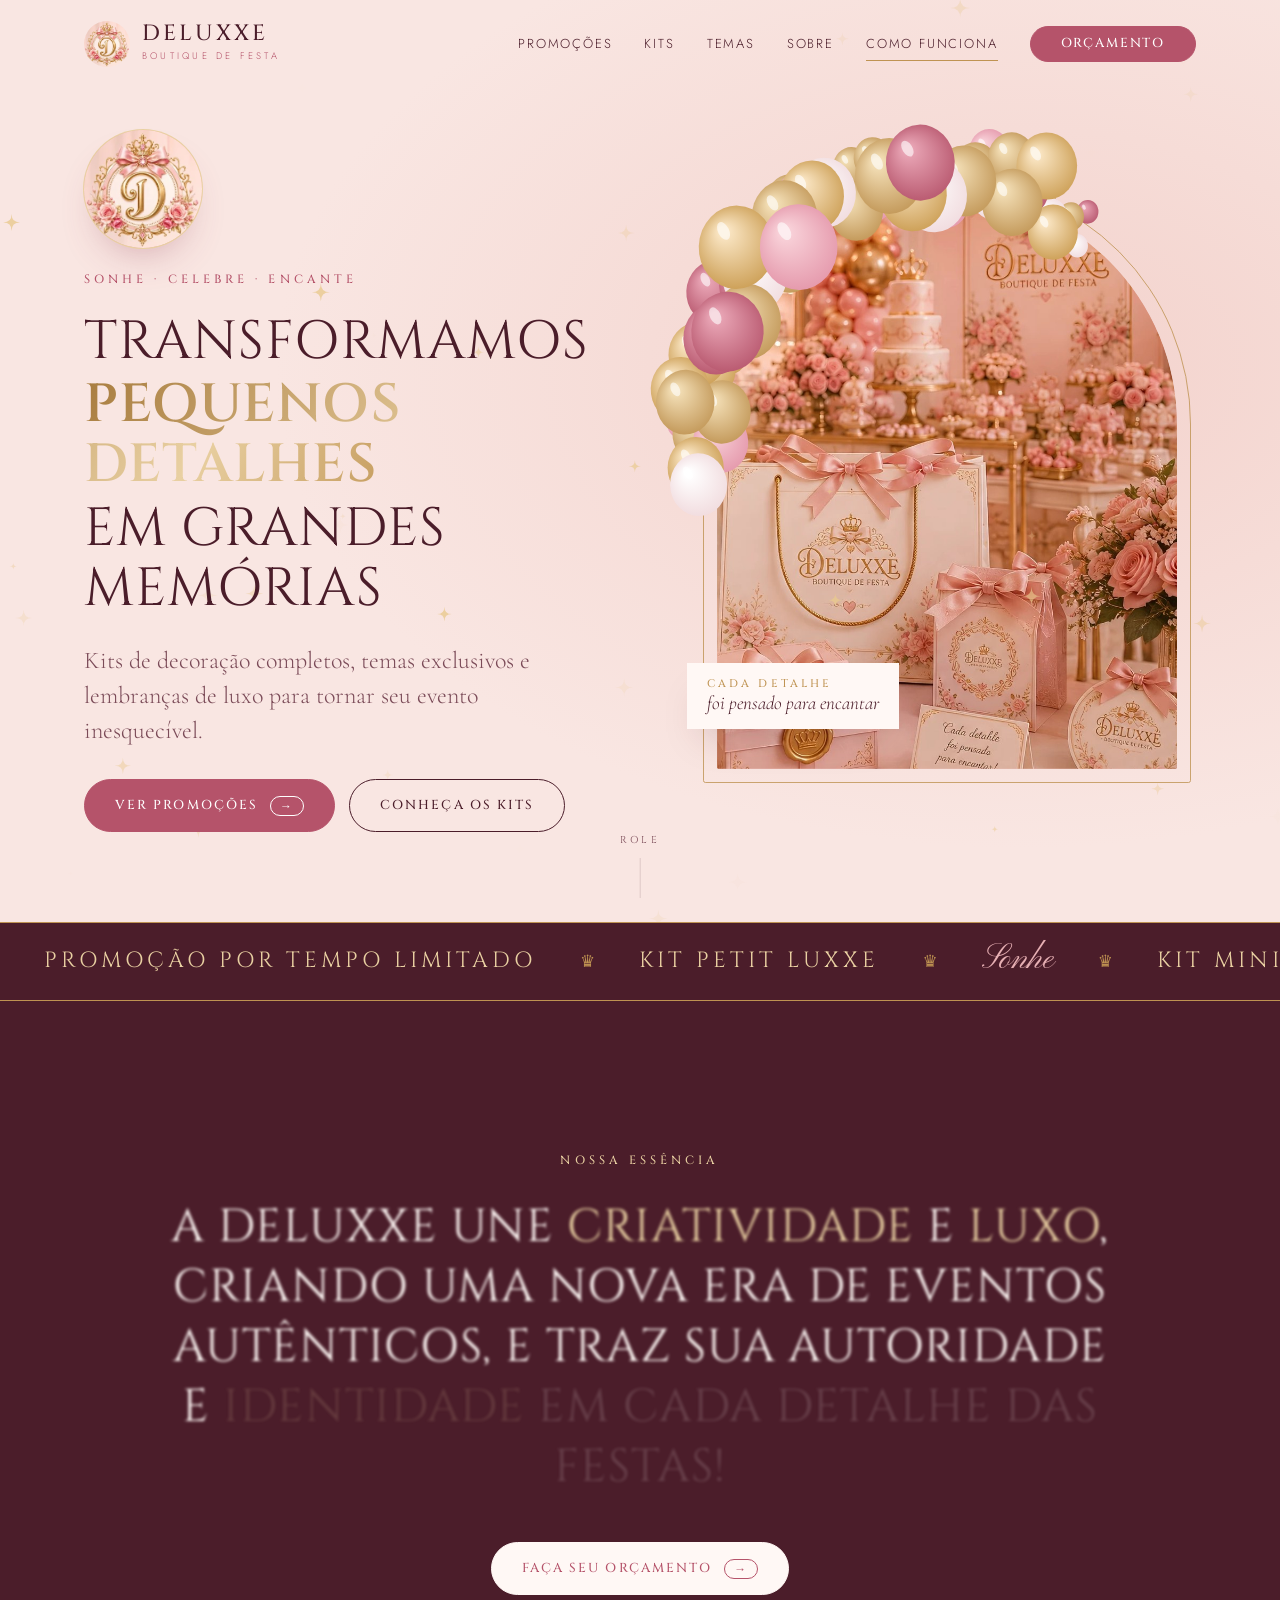
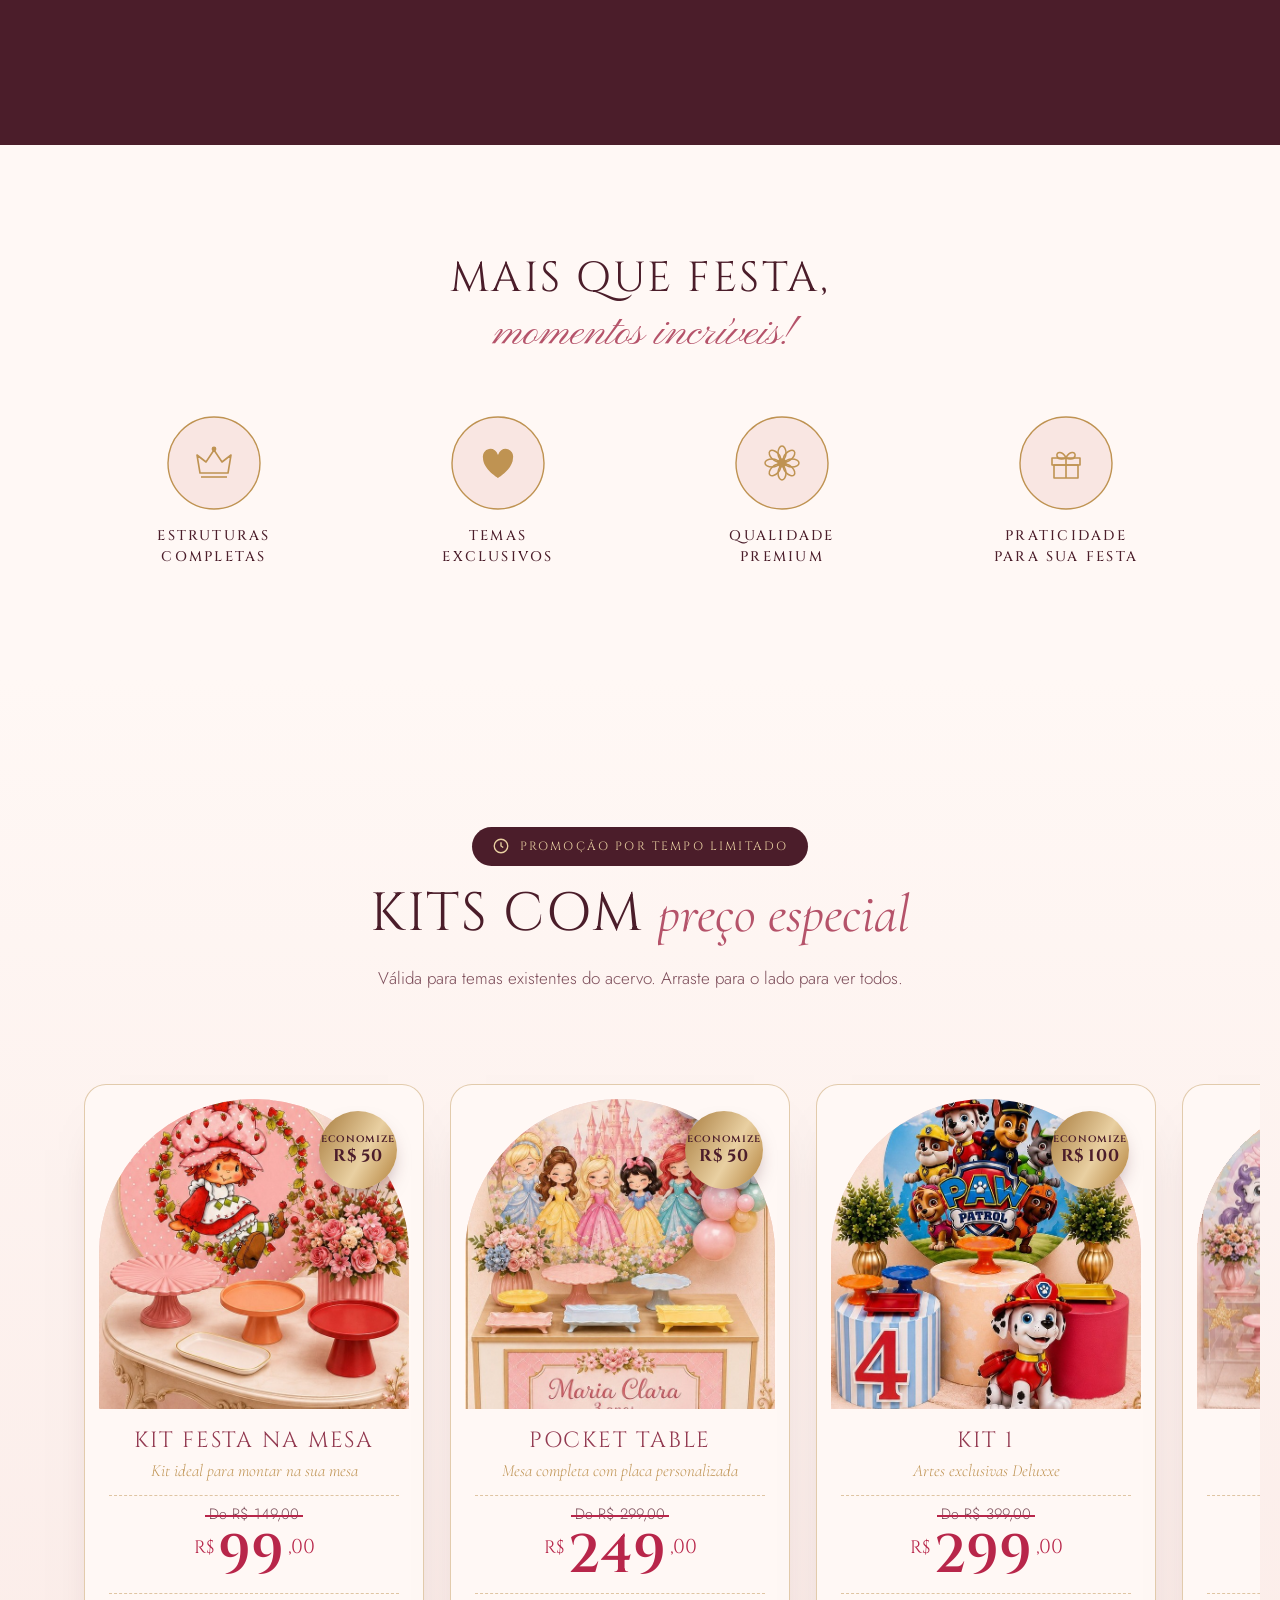
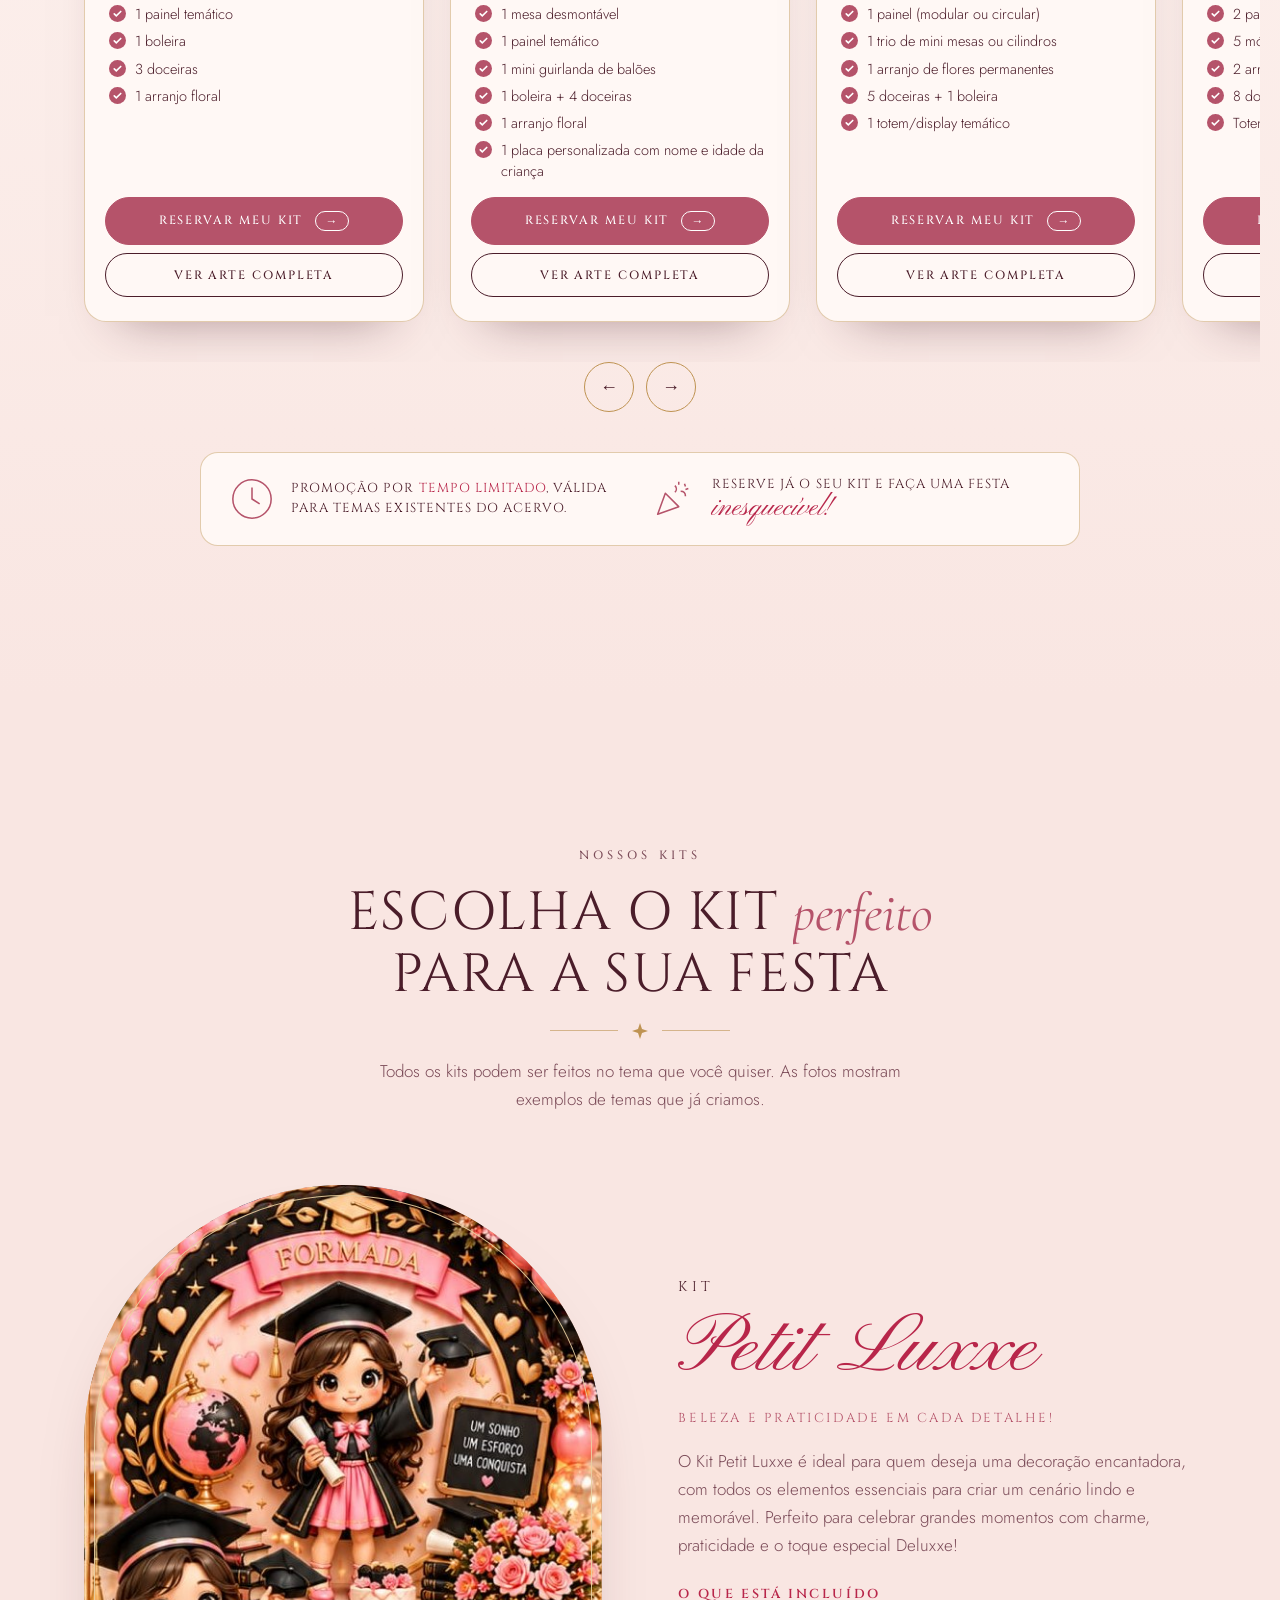
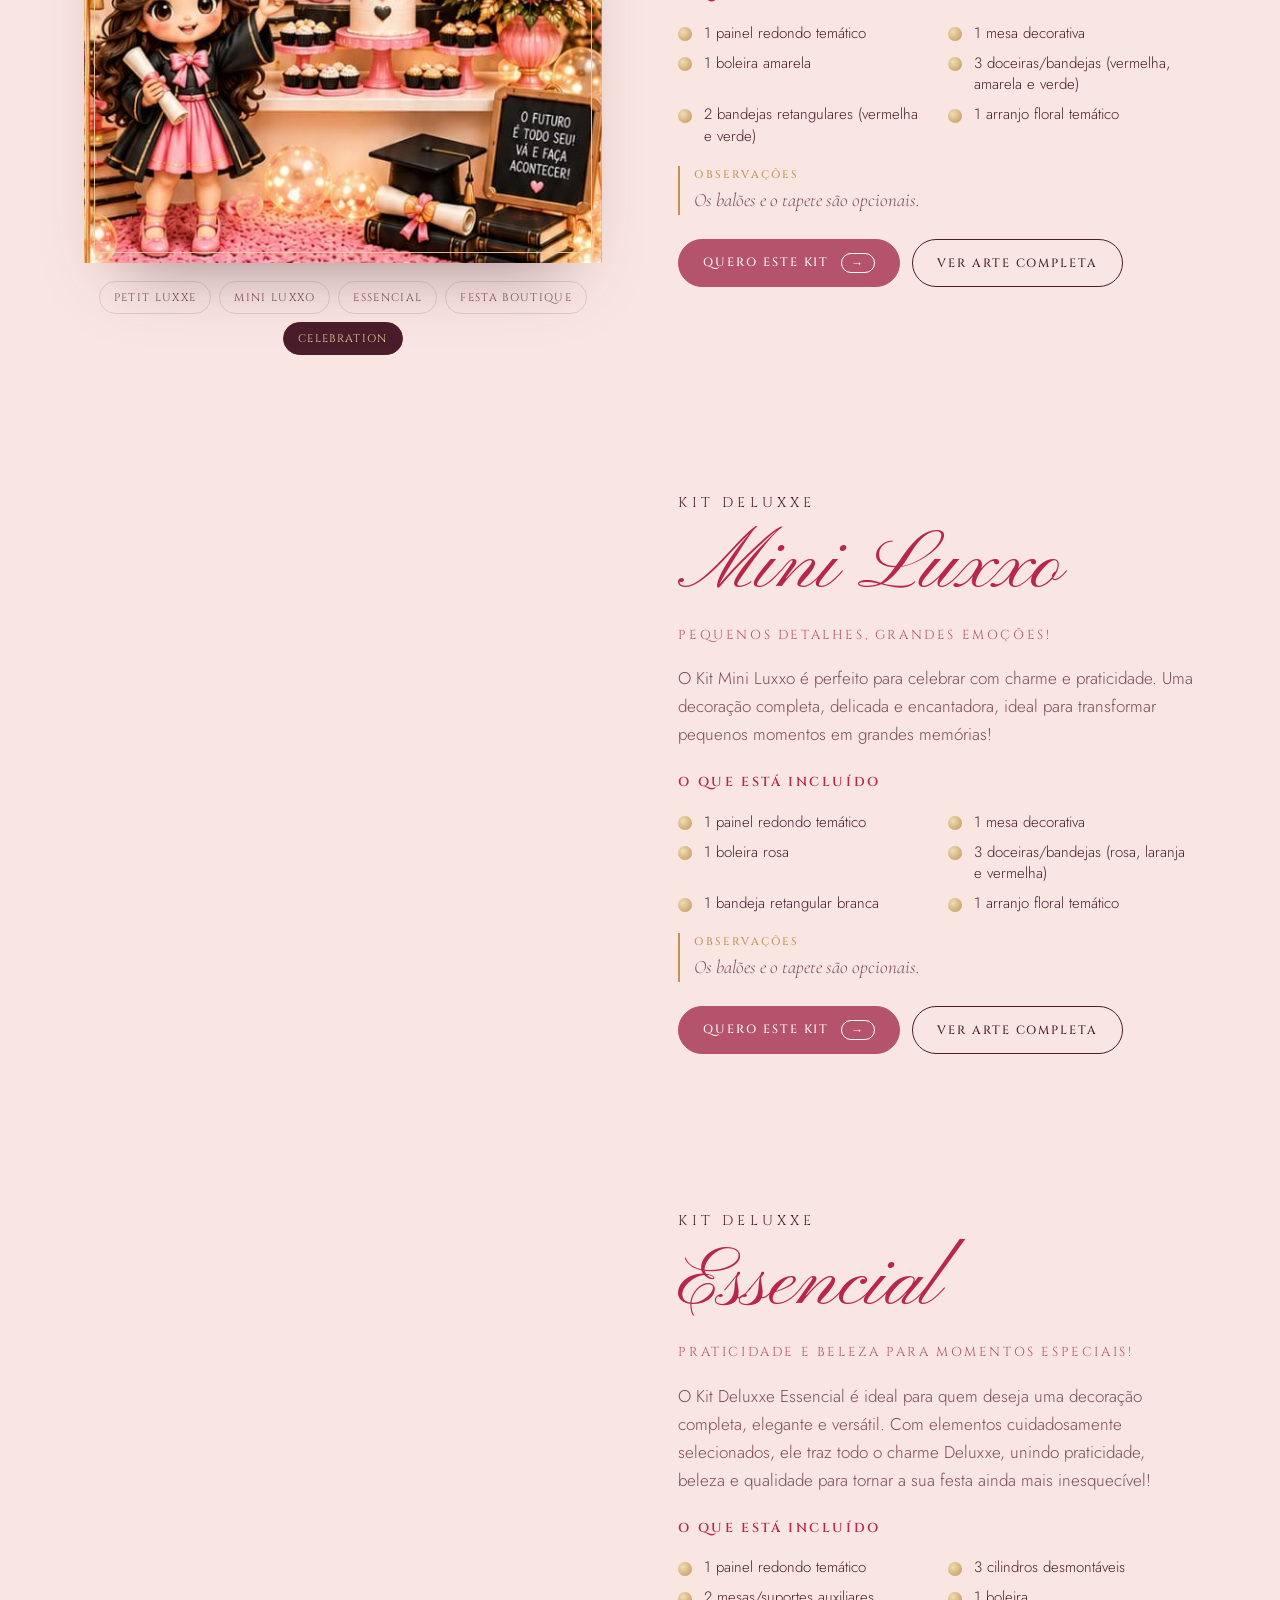
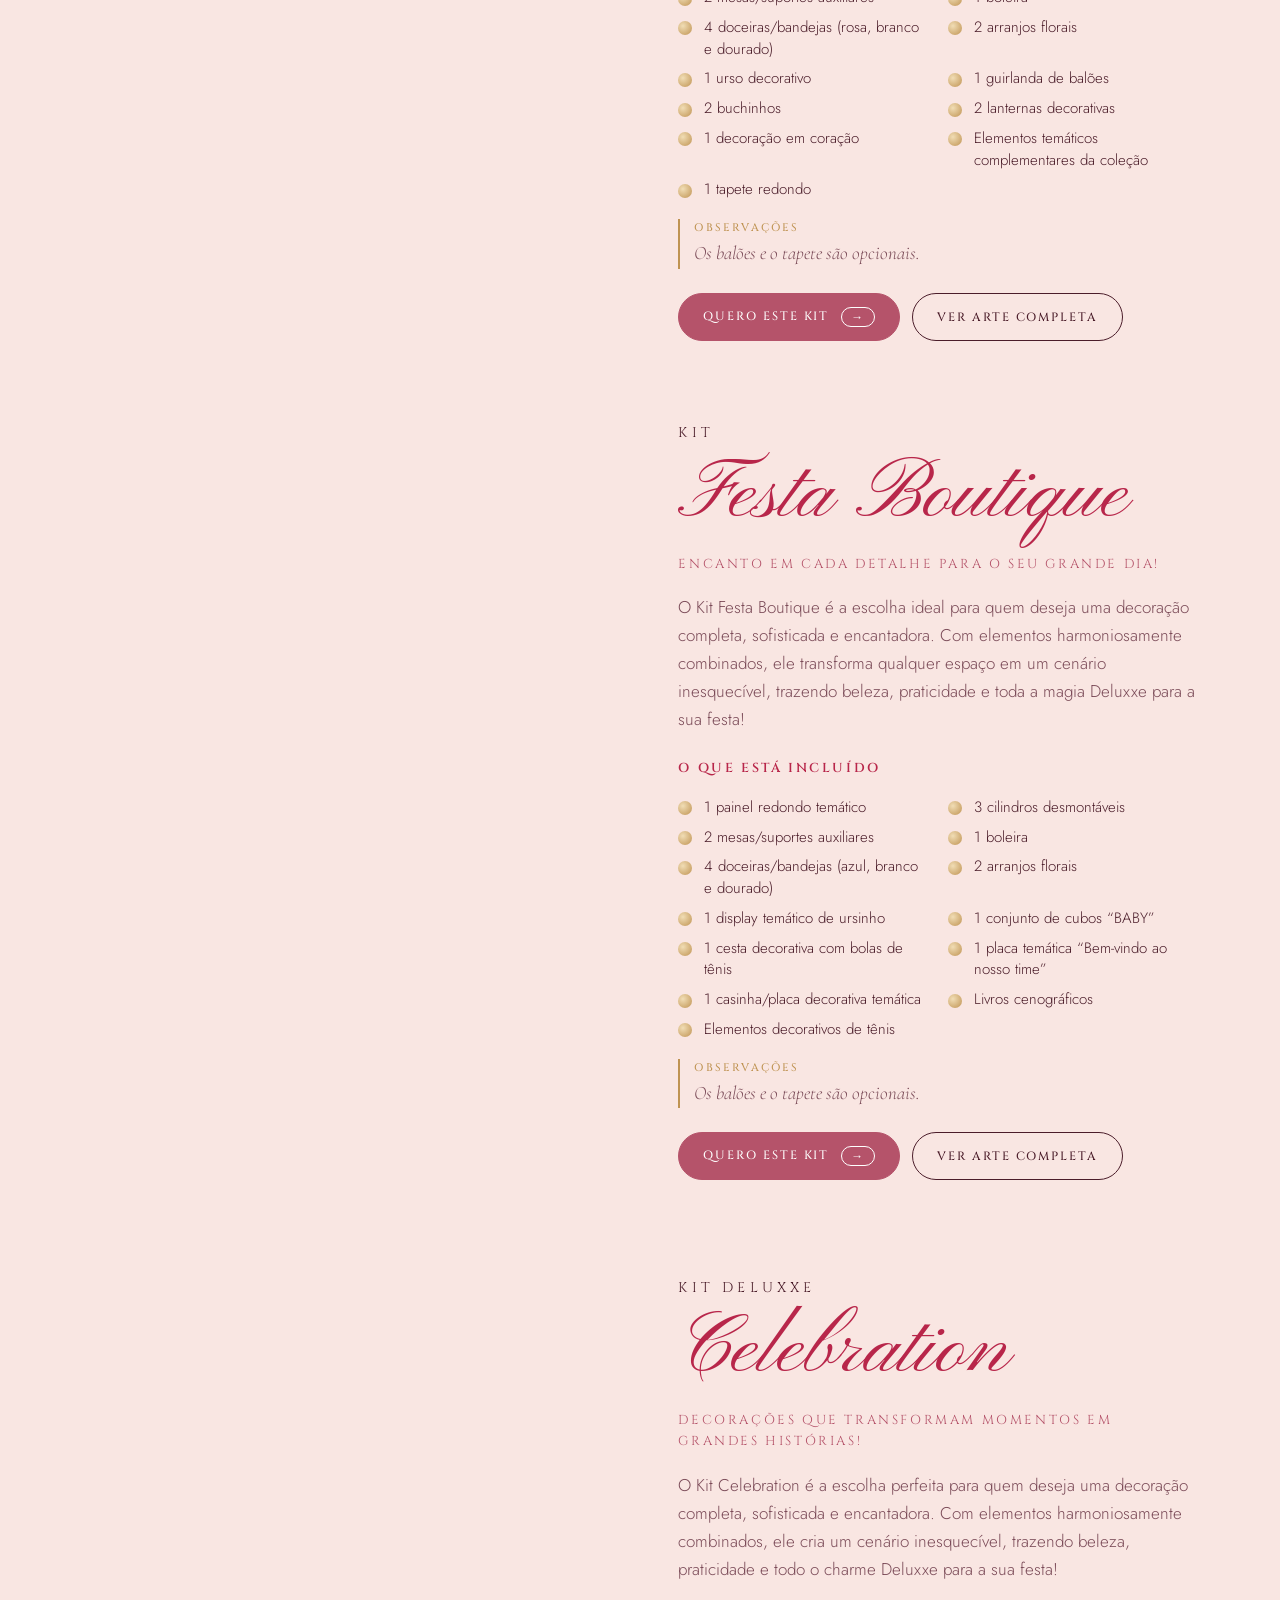
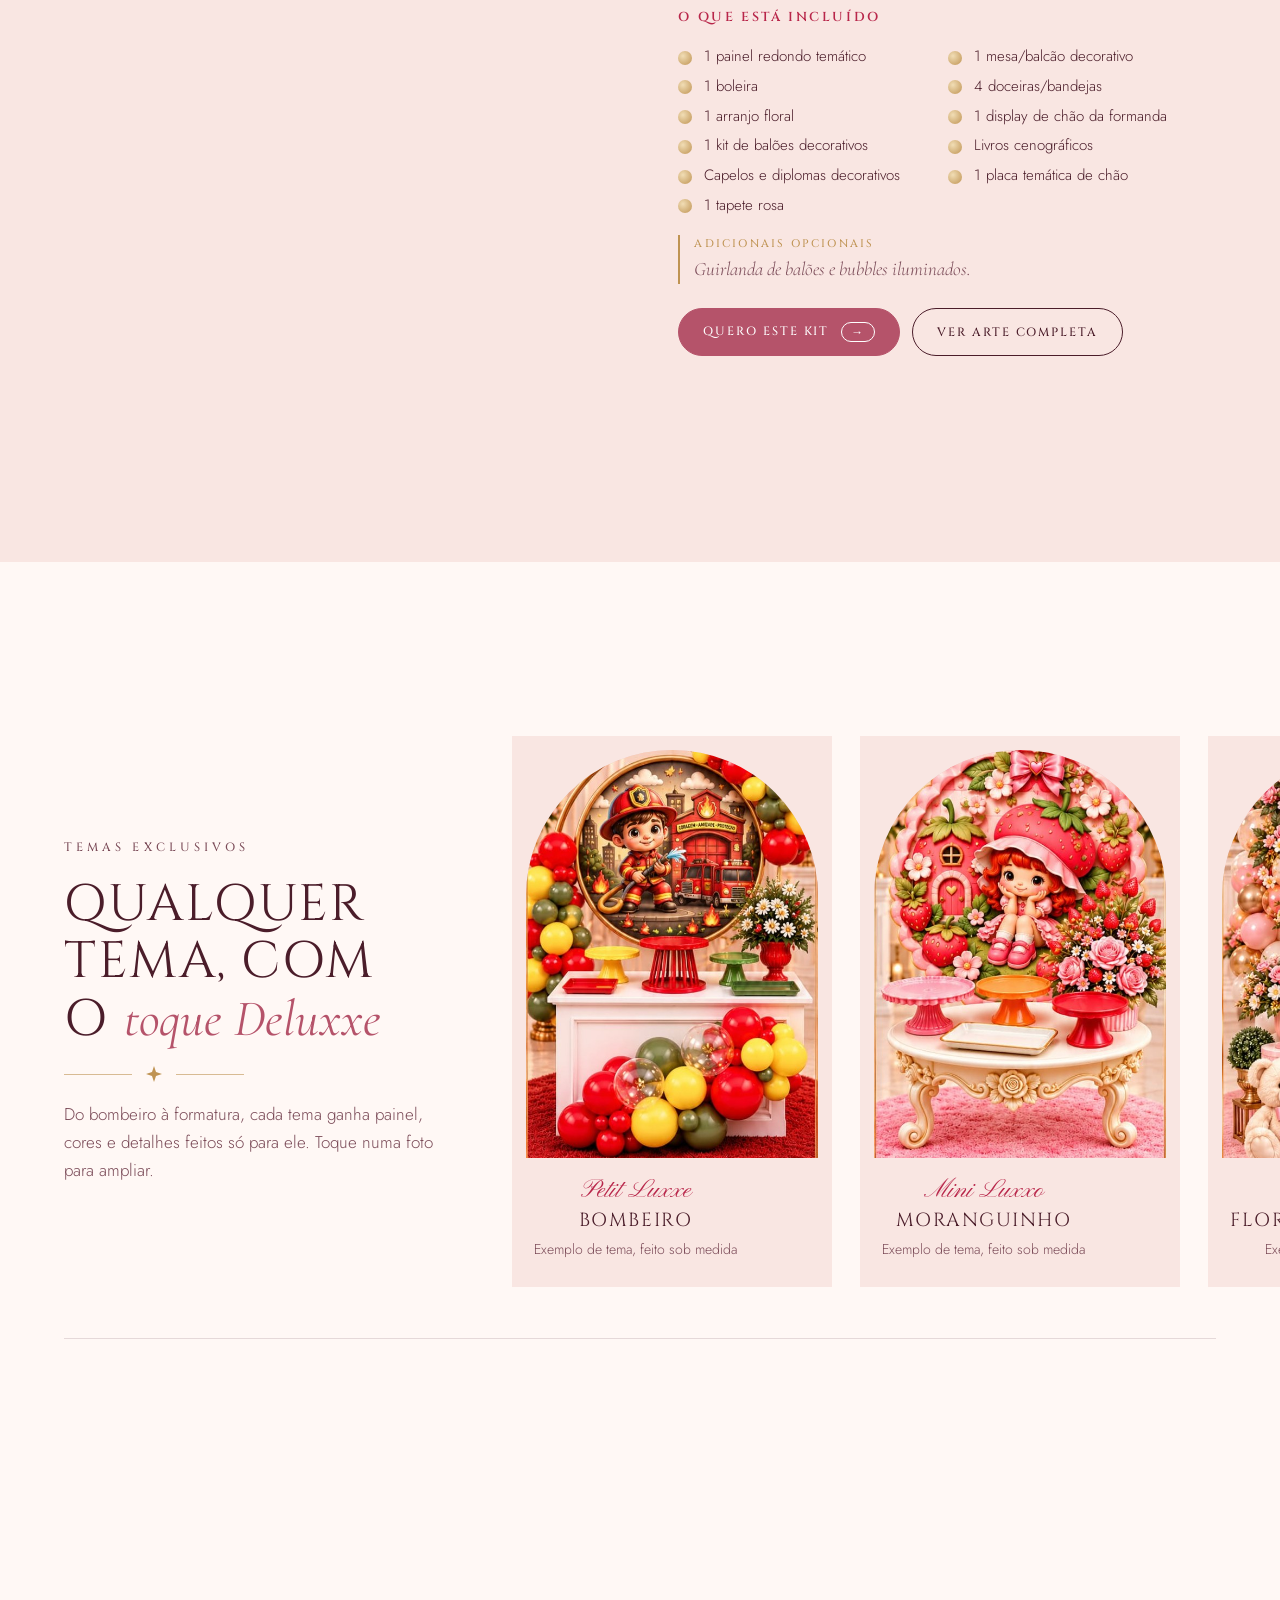
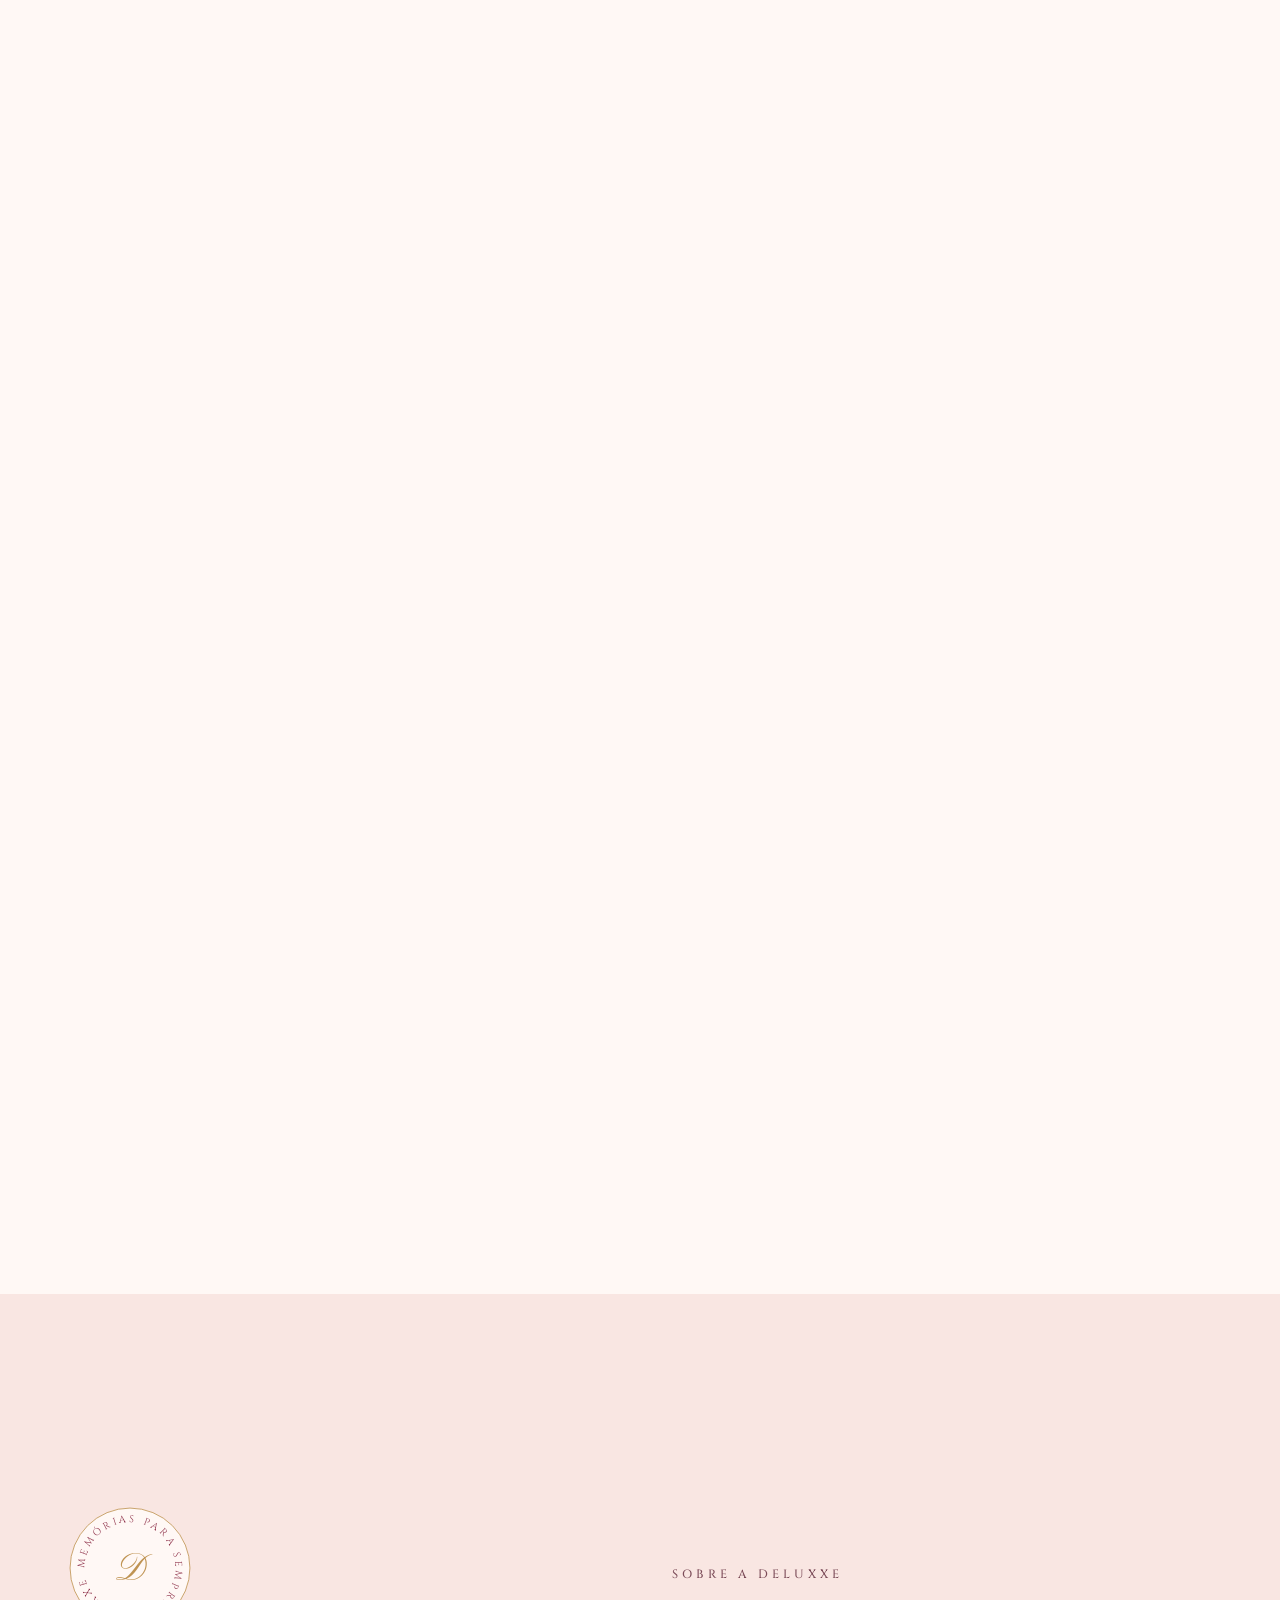
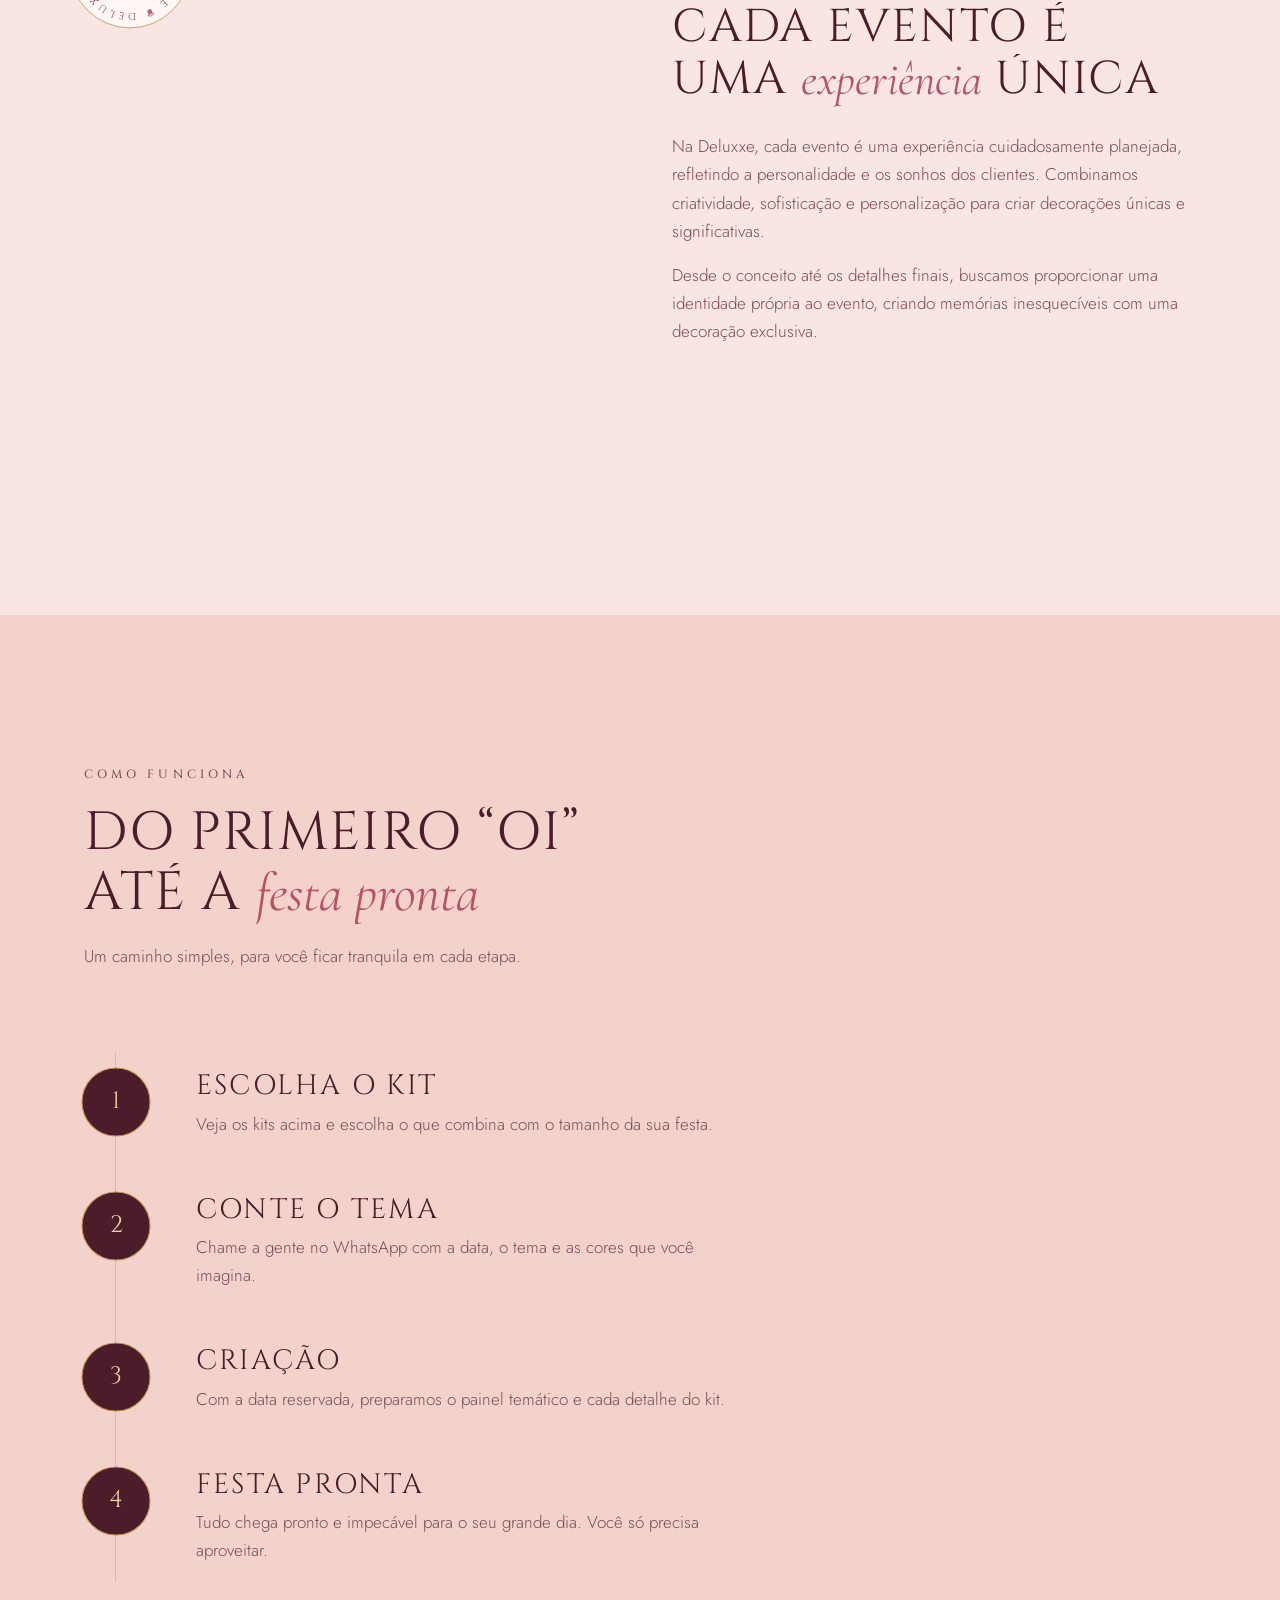
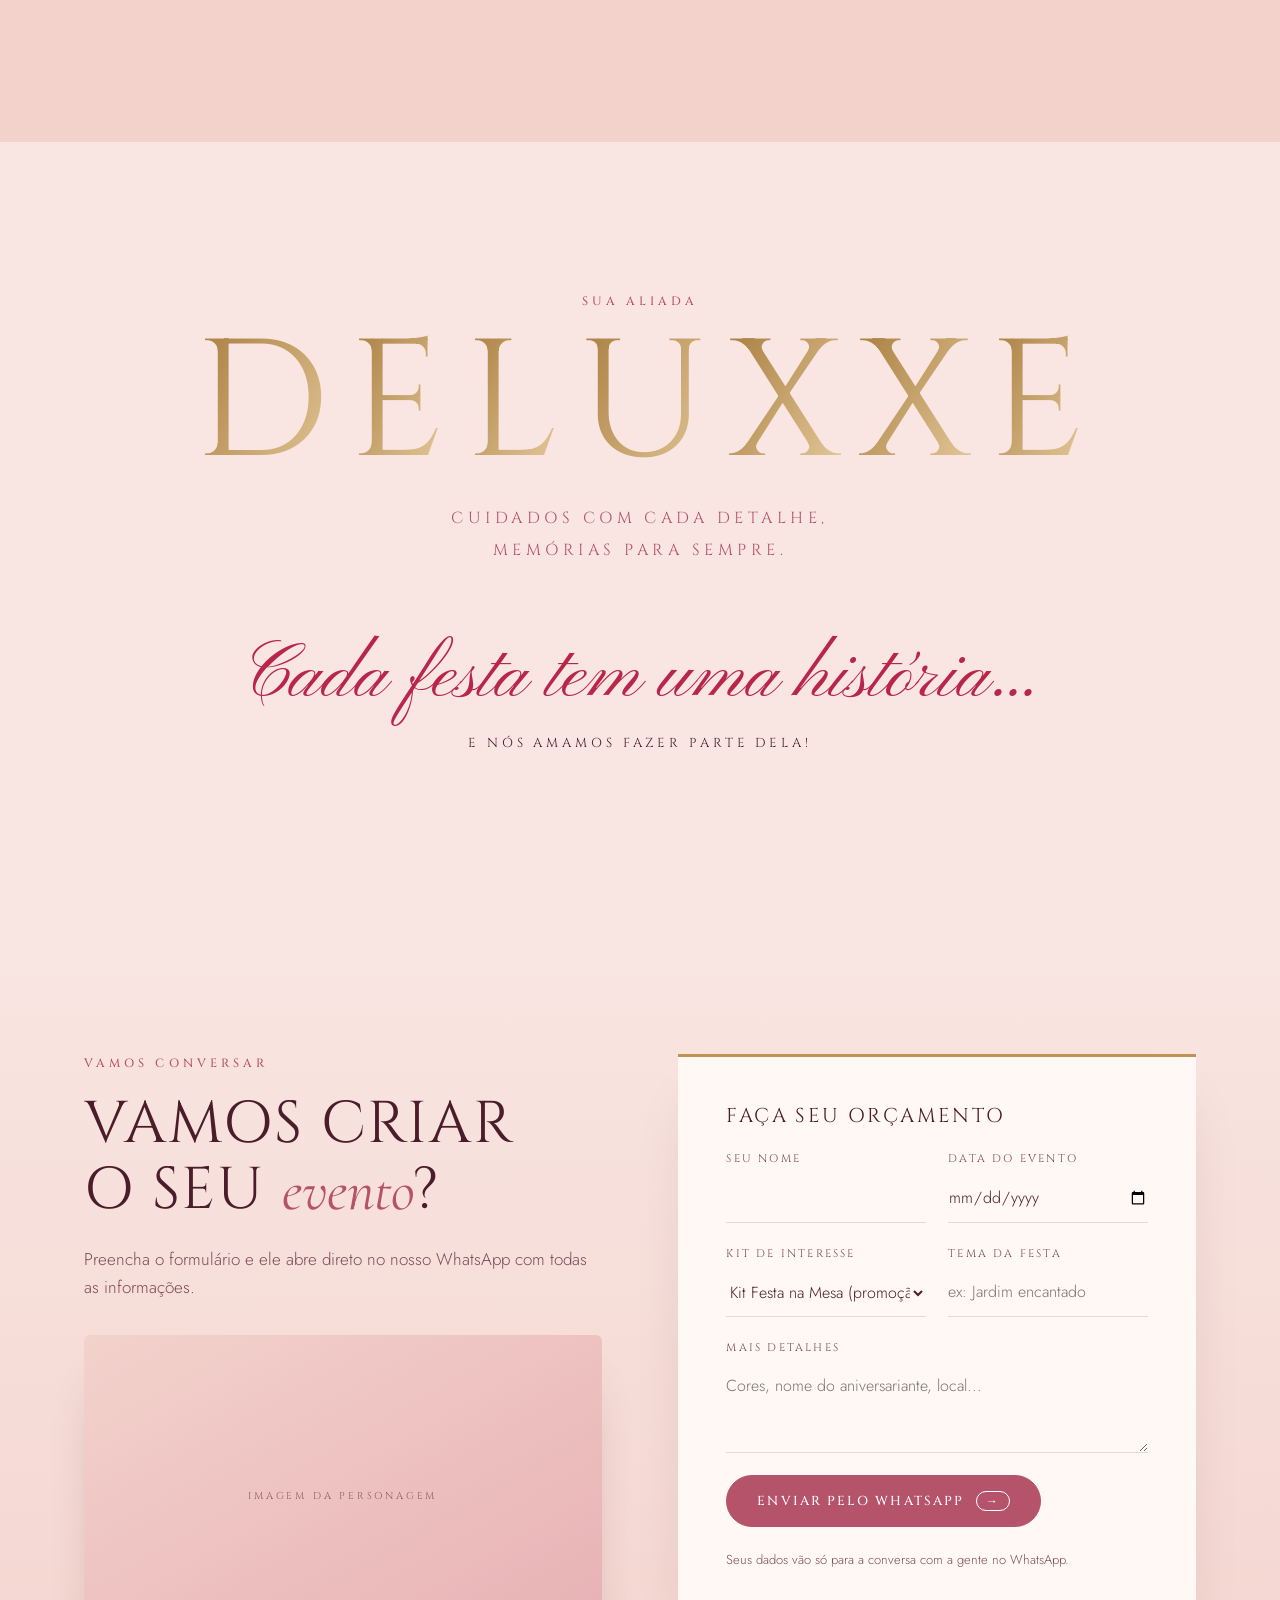
==== commit 56af5d10: "Add limited-time promo kits section with prices Five promo kits (Festa na Mesa, Pocket Table, Kit 1," ====
--- a/index.html
+++ b/index.html
@@ -221,6 +221,51 @@
 .feat:hover .feat-ico svg.ico{transform:scale(1.18) rotate(-8deg)}
 .feat strong{font-family:var(--display);font-weight:500;font-size:14px;letter-spacing:.16em;text-transform:uppercase;line-height:1.5}
 
+
+/* PROMOÇÕES */
+.promo{background:linear-gradient(180deg,var(--paper) 0%,var(--blush) 100%);overflow:hidden}
+.promo-ribbon{display:inline-flex;align-items:center;gap:10px;background:var(--wine);color:var(--gold-light);padding:10px 20px;border-radius:999px;font-family:var(--display);font-size:12px;letter-spacing:.18em;text-transform:uppercase}
+.promo-ribbon svg{width:18px;height:18px;animation:tick 2s steps(8) infinite}
+@keyframes tick{to{transform:rotate(360deg)}}
+.promo-rail{display:flex;gap:26px;overflow-x:auto;scroll-snap-type:x mandatory;padding:20px var(--gutter) 40px;margin-inline:calc(var(--gutter) * -1);scrollbar-width:none;cursor:grab}
+.promo-rail::-webkit-scrollbar{display:none}
+.promo-rail.drag{cursor:grabbing;scroll-snap-type:none}
+.pcard{flex:0 0 min(340px,84vw);scroll-snap-align:center;background:var(--paper);border:1px solid rgba(191,147,82,.45);border-radius:22px;padding:14px 14px 24px;display:flex;flex-direction:column;position:relative;box-shadow:0 30px 50px -36px rgba(75,29,42,.5);transition:transform .5s var(--ease),box-shadow .5s var(--ease)}
+.pcard:hover{transform:translateY(-8px);box-shadow:0 40px 60px -30px rgba(191,147,82,.6)}
+.pcard .photo{aspect-ratio:1/1;border-radius:999px 999px 12px 12px}
+.pcard:hover .photo img{transform:scale(1.06)}
+.p-off{position:absolute;top:26px;right:26px;z-index:3;width:78px;height:78px;border-radius:50%;background:var(--gold-grad);background-size:200% 100%;animation:shine 5s linear infinite,bob 3s ease-in-out infinite;color:var(--wine);display:grid;place-items:center;text-align:center;font-family:var(--display);font-weight:600;font-size:11px;line-height:1.15;letter-spacing:.06em;box-shadow:0 10px 20px -8px rgba(75,29,42,.5)}
+.p-off b{display:block;font-size:17px}
+@keyframes bob{50%{transform:translateY(-5px) rotate(-6deg)}}
+.p-body{padding:20px 10px 0;display:grid;gap:10px;text-align:center;flex:1;align-content:start}
+.p-body h3{font-size:22px;letter-spacing:.08em;text-transform:uppercase;color:var(--rose-deep)}
+.p-hint{font-family:var(--serif);font-style:italic;font-size:17px;color:var(--gold);margin-top:-6px}
+.p-price{display:grid;justify-items:center;gap:2px;padding-block:6px 10px;border-block:1px dashed rgba(191,147,82,.5)}
+.p-old{position:relative;font-size:15px;color:var(--wine-soft)}
+.p-old::after{content:"";position:absolute;left:-4px;right:-4px;top:52%;height:1.5px;background:var(--crimson);transform-origin:left;transform:scaleX(1)}
+.anim .pcard .p-old::after{transform:scaleX(0);transition:transform .7s var(--ease) .3s}
+.anim .pcard.in .p-old::after{transform:scaleX(1)}
+.p-now{font-family:var(--display);color:var(--crimson);line-height:1;display:flex;align-items:flex-start;gap:4px}
+.p-now small{font-size:18px;margin-top:10px}
+.p-now strong{font-weight:600;font-size:54px;font-variant-numeric:tabular-nums}
+.p-now span{font-size:20px;margin-top:8px}
+.p-list{list-style:none;margin:0;padding:0;display:grid;gap:7px;text-align:left}
+.p-list li{position:relative;padding-left:26px;font-size:14.5px;line-height:1.4}
+.p-list li::before{content:"";position:absolute;left:0;top:1px;width:17px;height:17px;border-radius:50%;background:var(--rose) url("data:image/svg+xml,%3Csvg xmlns='http://www.w3.org/2000/svg' viewBox='0 0 16 16'%3E%3Cpath d='M4 8.5l2.5 2.5L12 5.5' fill='none' stroke='white' stroke-width='2' stroke-linecap='round'/%3E%3C/svg%3E") center/13px no-repeat}
+.p-list li.opt{color:var(--rose);font-size:13px;font-style:italic;padding-left:0}
+.p-list li.opt::before{display:none}
+.p-actions{display:grid;gap:8px;margin-top:16px;padding-inline:6px}
+.p-actions .btn{justify-content:center;padding:13px 18px;font-size:12px}
+.promo-nav{display:flex;justify-content:center;gap:12px}
+.promo-nav button{width:50px;height:50px;border-radius:50%;border:1px solid var(--gold);background:transparent;color:var(--wine);font-size:18px;cursor:pointer;transition:background .3s,color .3s,transform .3s var(--ease)}
+.promo-nav button:hover{background:var(--wine);color:var(--gold-light);transform:scale(1.08)}
+.promo-foot{display:grid;grid-template-columns:1fr 1fr;gap:20px;max-width:880px;margin:40px auto 0;background:var(--paper);border:1px solid rgba(191,147,82,.45);border-radius:18px;padding:22px 28px}
+.promo-foot div{display:flex;align-items:center;gap:16px;font-family:var(--display);font-size:13px;letter-spacing:.08em;text-transform:uppercase;line-height:1.5}
+.promo-foot svg{flex:0 0 46px;width:46px;height:46px;color:var(--rose)}
+.promo-foot em{font-family:var(--script);font-style:normal;text-transform:none;letter-spacing:0;font-size:28px;color:var(--crimson);display:block;line-height:1}
+.promo-foot .red{color:var(--crimson)}
+@media (max-width:640px){.promo-foot{grid-template-columns:1fr}}
+
 /* KITS */
 .kits{background:var(--blush)}
 .kits-layout{display:grid;grid-template-columns:minmax(0,1fr) minmax(0,1fr);gap:clamp(40px,6vw,90px)}
@@ -427,6 +472,7 @@
       <span><b>DELUXXE</b><small>Boutique de festa</small></span>
     </a>
     <nav class="nav" id="nav" aria-label="Menu principal">
+      <a href="#promocoes">Promoções</a>
       <a href="#kits">Kits</a>
       <a href="#temas">Temas</a>
       <a href="#sobre">Sobre</a>
@@ -452,8 +498,8 @@
       </h1>
       <p class="lead fade-in d2">Kits de decoração completos, temas exclusivos e lembranças de luxo para tornar seu evento inesquecível.</p>
       <div class="hero-actions fade-in d3">
-        <a href="#kits" class="btn magnetic">Conheça os kits <span class="arrow">→</span></a>
-        <a href="#contato" class="btn ghost magnetic">Faça seu orçamento</a>
+        <a href="#promocoes" class="btn magnetic">Ver promoções <span class="arrow">→</span></a>
+        <a href="#kits" class="btn ghost magnetic">Conheça os kits</a>
       </div>
     </div>
     <div class="arch-wrap" id="archWrap">
@@ -471,8 +517,8 @@
 <div class="marquee" aria-hidden="true">
   <div class="marquee-skew" id="marqueeSkew">
     <div class="marquee-track">
-      <span>Kit Petit Luxxe</span><b>♛</b><span class="sc">Sonhe</span><b>♛</b><span>Kit Mini Luxxo</span><b>♛</b><span class="sc">Celebre</span><b>♛</b><span>Kit Essencial</span><b>♛</b><span class="sc">Encante</span><b>♛</b><span>Kit Festa Boutique</span><b>♛</b><span>Kit Celebration</span><b>♛</b>
-      <span>Kit Petit Luxxe</span><b>♛</b><span class="sc">Sonhe</span><b>♛</b><span>Kit Mini Luxxo</span><b>♛</b><span class="sc">Celebre</span><b>♛</b><span>Kit Essencial</span><b>♛</b><span class="sc">Encante</span><b>♛</b><span>Kit Festa Boutique</span><b>♛</b><span>Kit Celebration</span><b>♛</b>
+      <span>Promoção por tempo limitado</span><b>♛</b><span>Kit Petit Luxxe</span><b>♛</b><span class="sc">Sonhe</span><b>♛</b><span>Kit Mini Luxxo</span><b>♛</b><span class="sc">Celebre</span><b>♛</b><span>Kit Essencial</span><b>♛</b><span class="sc">Encante</span><b>♛</b><span>Kit Festa Boutique</span><b>♛</b><span>Kit Celebration</span><b>♛</b>
+      <span>Promoção por tempo limitado</span><b>♛</b><span>Kit Petit Luxxe</span><b>♛</b><span class="sc">Sonhe</span><b>♛</b><span>Kit Mini Luxxo</span><b>♛</b><span class="sc">Celebre</span><b>♛</b><span>Kit Essencial</span><b>♛</b><span class="sc">Encante</span><b>♛</b><span>Kit Festa Boutique</span><b>♛</b><span>Kit Celebration</span><b>♛</b>
     </div>
   </div>
 </div>
@@ -509,6 +555,24 @@
         <div class="feat-ico" style="--d:.45s"><svg class="ring" viewBox="0 0 96 96"><circle cx="48" cy="48" r="46"/></svg><svg class="ico" viewBox="0 0 40 40" fill="none" stroke="currentColor" stroke-width="1.6" stroke-linejoin="round"><rect x="6" y="15" width="28" height="7"/><rect x="8" y="22" width="24" height="13"/><path d="M20 15v20M20 15c-3-7-10-7-9-2s9 2 9 2c3-7 10-7 9-2s-9 2-9 2"/></svg></div>
         <strong>Praticidade<br>para sua festa</strong>
       </div>
+    </div>
+  </div>
+</section>
+
+
+<!-- PROMOÇÕES -->
+<section class="section promo" id="promocoes">
+  <div class="wrap">
+    <div class="section-head center">
+      <span class="promo-ribbon" data-reveal><svg viewBox="0 0 24 24" fill="none" stroke="currentColor" stroke-width="1.8"><circle cx="12" cy="12" r="9"/><path d="M12 7v5l3 2"/></svg>Promoção por tempo limitado</span>
+      <h2 data-split>Kits com <span class="it">preço especial</span></h2>
+      <p data-reveal style="--d:.2s">Válida para temas existentes do acervo. Arraste para o lado para ver todos.</p>
+    </div>
+    <div class="promo-rail" id="promoRail"></div>
+    <div class="promo-nav"><button type="button" id="promoPrev" aria-label="Kit anterior">←</button><button type="button" id="promoNext" aria-label="Próximo kit">→</button></div>
+    <div class="promo-foot" data-reveal>
+      <div><svg viewBox="0 0 48 48" fill="none" stroke="currentColor" stroke-width="1.6"><circle cx="24" cy="24" r="20"/><path d="M24 12v12l8 5"/></svg><span>Promoção por <span class="red">tempo limitado</span>, válida para temas existentes do acervo.</span></div>
+      <div><svg viewBox="0 0 48 48" fill="none" stroke="currentColor" stroke-width="1.6" stroke-linejoin="round"><path d="M8 40l8-22 14 14z"/><path d="M26 10c2 2 2 5 0 7M32 16c3 0 5 2 5 5M36 8l1 3M40 13l-3 1M30 6v3"/></svg><span>Reserve já o seu kit e faça uma festa <em>inesquecível!</em></span></div>
     </div>
   </div>
 </section>
@@ -724,6 +788,23 @@
   }
 ];
 
+
+/* =========================================================
+   PROMOÇÕES: preços e itens de cada kit promocional
+   ========================================================= */
+const PROMOS = [
+  { id: "festa-na-mesa", nome: "Kit Festa na Mesa", dica: "Kit ideal para montar na sua mesa", de: 149, por: 99,
+    itens: ["1 painel temático","1 boleira","3 doceiras","1 arranjo floral"], tema: "Moranguinho" },
+  { id: "pocket-table", nome: "Pocket Table", dica: "Mesa completa com placa personalizada", de: 299, por: 249,
+    itens: ["1 mesa desmontável","1 painel temático","1 mini guirlanda de balões","1 boleira + 4 doceiras","1 arranjo floral","1 placa personalizada com nome e idade da criança"], tema: "Princesas" },
+  { id: "kit-1", nome: "Kit 1", dica: "Artes exclusivas Deluxxe", de: 399, por: 299,
+    itens: ["1 painel (modular ou circular)","1 trio de mini mesas ou cilindros","1 arranjo de flores permanentes","5 doceiras + 1 boleira","1 totem/display temático"], tema: "Patrulha Canina" },
+  { id: "kit-2", nome: "Kit 2", dica: "Dois painéis e cinco módulos", de: 599, por: 499,
+    itens: ["2 painéis temáticos","5 módulos de mesa (com opção de acrílico)","2 arranjos de flores permanentes","8 doceiras + 1 boleira","Totens/display temático existente no acervo"], tema: "Pôneis e unicórnios" },
+  { id: "kit-3", nome: "Kit 3", dica: "O mais completo da promoção", de: 799, por: 699,
+    itens: ["3 painéis modulares temáticos","1 trio de mesas + 4 cubos acrílicos","4 arranjos de flores permanentes em vasos","10 doceiras + 1 boleira","Totens/display temático do acervo"], opcional: "Nome da criança é opcional", tema: "Ursinhos carinhosos" }
+];
+
 (function(){
   const root = document.documentElement;
   const reduce = window.matchMedia("(prefers-reduced-motion: reduce)").matches;
@@ -772,6 +853,44 @@
     kitList.appendChild(art);
   });
 
+
+  /* ---------- monta as promoções ---------- */
+  const brl = n => n.toLocaleString("pt-BR", { minimumFractionDigits: 2 });
+  const promoRail = document.getElementById("promoRail");
+  PROMOS.forEach((k, i) => {
+    const c = document.createElement("article");
+    c.className = "pcard"; c.dataset.reveal = "zoom"; c.style.setProperty("--d", (i * .08) + "s");
+    c.innerHTML =
+      '<div class="photo"><img src="img/promo-' + k.id + '.jpg" alt="Exemplo do ' + esc(k.nome) + ', tema ' + esc(k.tema) + '" loading="lazy" draggable="false"></div>' +
+      '<div class="p-off" aria-hidden="true"><div>economize<b>R$ ' + (k.de - k.por) + '</b></div></div>' +
+      '<div class="p-body">' +
+        '<h3>' + esc(k.nome) + '</h3><p class="p-hint">' + esc(k.dica) + '</p>' +
+        '<div class="p-price"><span class="p-old">De R$ ' + brl(k.de) + '</span>' +
+        '<p class="p-now" aria-label="Por R$ ' + brl(k.por) + '"><small>R$</small><strong data-price="' + k.por + '">' + k.por + '</strong><span>,00</span></p></div>' +
+        '<ul class="p-list">' + k.itens.map(t => '<li>' + esc(t) + '</li>').join("") + (k.opcional ? '<li class="opt">(' + esc(k.opcional) + ')</li>' : '') + '</ul>' +
+      '</div>' +
+      '<div class="p-actions">' +
+        '<a class="btn magnetic" target="_blank" rel="noopener" href="' + waMsg("Olá, Deluxxe! Quero reservar o " + k.nome + " (promoção R$ " + brl(k.por) + ").") + '">Reservar meu kit <span class="arrow">→</span></a>' +
+        '<button class="btn ghost" type="button" data-promo="' + i + '">Ver arte completa</button>' +
+      '</div>';
+    promoRail.appendChild(c);
+  });
+  /* setas e arrastar com o mouse */
+  const step = () => (promoRail.querySelector(".pcard")?.offsetWidth || 340) + 26;
+  document.getElementById("promoPrev").onclick = () => promoRail.scrollBy({ left: -step(), behavior: "smooth" });
+  document.getElementById("promoNext").onclick = () => promoRail.scrollBy({ left: step(), behavior: "smooth" });
+  let dragX = null, dragLeft = 0, moved = false;
+  promoRail.addEventListener("pointerdown", e => { if (e.pointerType !== "mouse" || e.target.closest("a,button")) return; dragX = e.clientX; dragLeft = promoRail.scrollLeft; moved = false; promoRail.classList.add("drag"); });
+  window.addEventListener("pointermove", e => { if (dragX === null) return; const d = e.clientX - dragX; if (Math.abs(d) > 4) moved = true; promoRail.scrollLeft = dragLeft - d; });
+  window.addEventListener("pointerup", () => { if (dragX === null) return; dragX = null; promoRail.classList.remove("drag"); });
+  /* preço sobe contando quando o cartão aparece */
+  function countPrice(el){
+    const end = +el.dataset.price;
+    if (reduce) return;
+    const t0 = performance.now(), dur = 1200;
+    (function tick(t){ const p = Math.min((t - t0) / dur, 1); el.textContent = Math.round(end * (1 - Math.pow(1 - p, 3))); if (p < 1) requestAnimationFrame(tick); })(t0);
+  }
+
   /* cards dos temas */
   const hTrack = document.getElementById("hTrack");
   KITS.forEach((k, i) => {
@@ -781,6 +900,13 @@
       '<div class="card-body"><span class="tag">' + esc(k.nome) + '</span><h3>' + esc(k.tema) + '</h3><p>Exemplo de tema, feito sob medida</p></div>';
     hTrack.appendChild(b);
   });
+  PROMOS.forEach((k, i) => {
+    const b = document.createElement("button");
+    b.className = "card tilt"; b.type = "button"; b.dataset.tema = KITS.length + i;
+    b.innerHTML = '<div class="photo"><img src="img/promo-' + k.id + '.jpg" alt="Tema ' + esc(k.tema) + '" loading="lazy"></div>' +
+      '<div class="card-body"><span class="tag">' + esc(k.nome) + '</span><h3>' + esc(k.tema) + '</h3><p>Exemplo de tema do acervo</p></div>';
+    hTrack.appendChild(b);
+  });
   const cta = document.createElement("a");
   cta.className = "card cta-card"; cta.href = "#contato";
   cta.innerHTML = '<span class="tag">Seu tema aqui</span><h3>Qual é o seu sonho?</h3><p>Conta pra gente o tema da sua festa e criamos tudo com a sua identidade.</p><span class="btn">Pedir orçamento <span class="arrow">→</span></span>';
@@ -788,7 +914,7 @@
 
   /* opções do formulário */
   const sel = document.getElementById("f-tipo");
-  [...KITS.map(k => k.label + " " + k.nome), "Ainda não sei, quero ajuda", "Decoração personalizada"].forEach(t => { const o = document.createElement("option"); o.textContent = t; sel.appendChild(o); });
+  [...PROMOS.map(k => k.nome + " (promoção R$ " + brl(k.por) + ")"), ...KITS.map(k => k.label + " " + k.nome), "Ainda não sei, quero ajuda", "Decoração personalizada"].forEach(t => { const o = document.createElement("option"); o.textContent = t; sel.appendChild(o); });
 
   /* fotos que ainda não existem mostram o desenho no lugar */
   document.querySelectorAll(".photo img").forEach(img => {
@@ -877,6 +1003,7 @@
       entries.forEach(en => {
         if (!en.isIntersecting) return;
         en.target.classList.add("in");
+        en.target.querySelectorAll("[data-price]").forEach(countPrice);
         io.unobserve(en.target);
       });
     }, { threshold: .15, rootMargin: "0px 0px -8% 0px" });
@@ -906,7 +1033,7 @@
         navLinks.forEach(a => a.classList.toggle("current", a.getAttribute("href") === "#" + en.target.id));
       });
     }, { rootMargin: "-50% 0px -50% 0px" });
-    ["kits","temas","sobre","como-funciona"].forEach(id => sio.observe(document.getElementById(id)));
+    ["promocoes","kits","temas","sobre","como-funciona"].forEach(id => sio.observe(document.getElementById(id)));
   }
 
   /* ---------- efeitos ligados à rolagem ---------- */
@@ -985,10 +1112,12 @@
   }
   function openLb(list, i){ lbList = list; show(i); lb.classList.add("open"); document.getElementById("lbClose").focus(); }
   const artes = KITS.map(k => ({ src: "img/kit-" + k.id + "-arte.jpg", cap: k.label + " " + k.nome }));
-  const cenas = KITS.map(k => ({ src: "img/kit-" + k.id + ".jpg", cap: k.tema + " · " + k.nome }));
+  const cenas = [...KITS.map(k => ({ src: "img/kit-" + k.id + ".jpg", cap: k.tema + " · " + k.nome })), ...PROMOS.map(k => ({ src: "img/promo-" + k.id + ".jpg", cap: k.tema + " · " + k.nome }))];
+  const promoArtes = PROMOS.map(k => ({ src: "img/promo-" + k.id + "-arte.jpg", cap: k.nome + " · por R$ " + brl(k.por) }));
   document.addEventListener("click", e => {
     const a = e.target.closest("[data-arte]"); if (a) openLb(artes, +a.dataset.arte);
     const t = e.target.closest("[data-tema]"); if (t) openLb(cenas, +t.dataset.tema);
+    const pr = e.target.closest("[data-promo]"); if (pr && !moved) openLb(promoArtes, +pr.dataset.promo);
   });
   const close = () => lb.classList.remove("open");
   document.getElementById("lbClose").onclick = close;
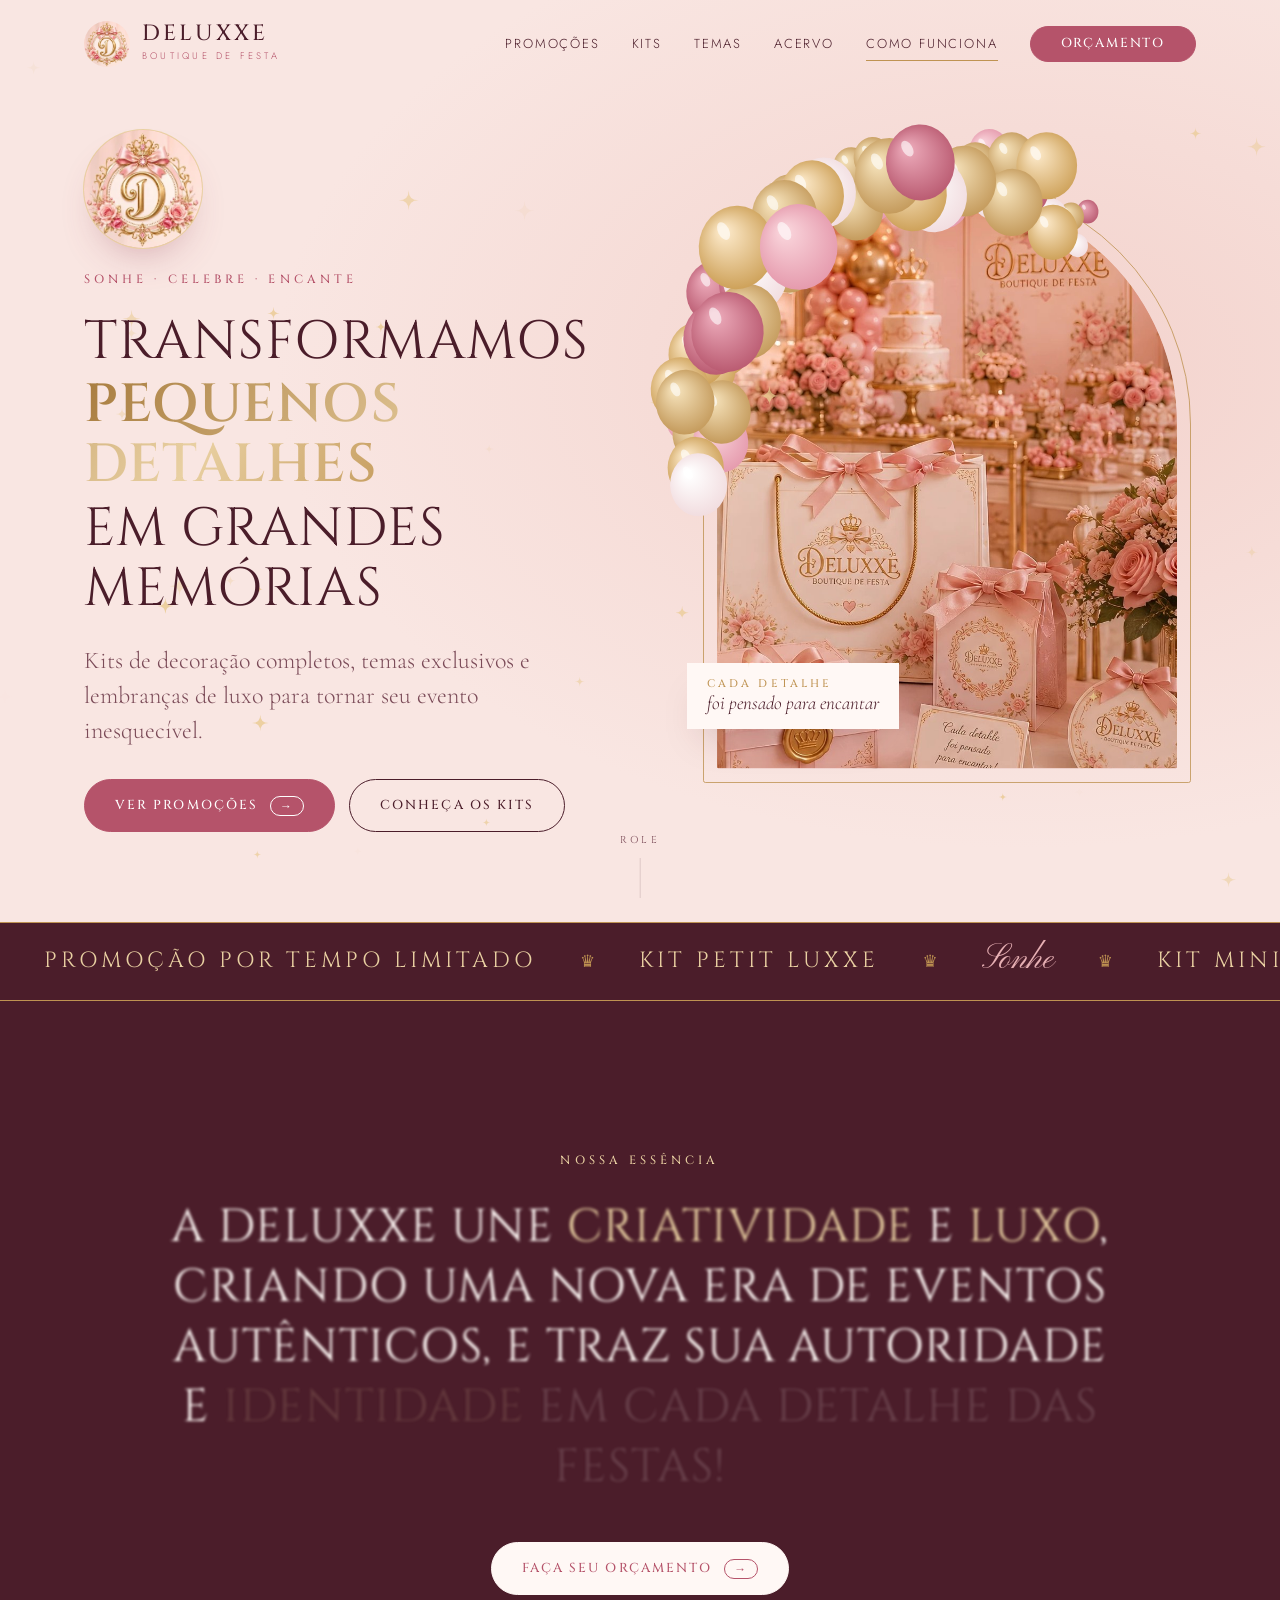
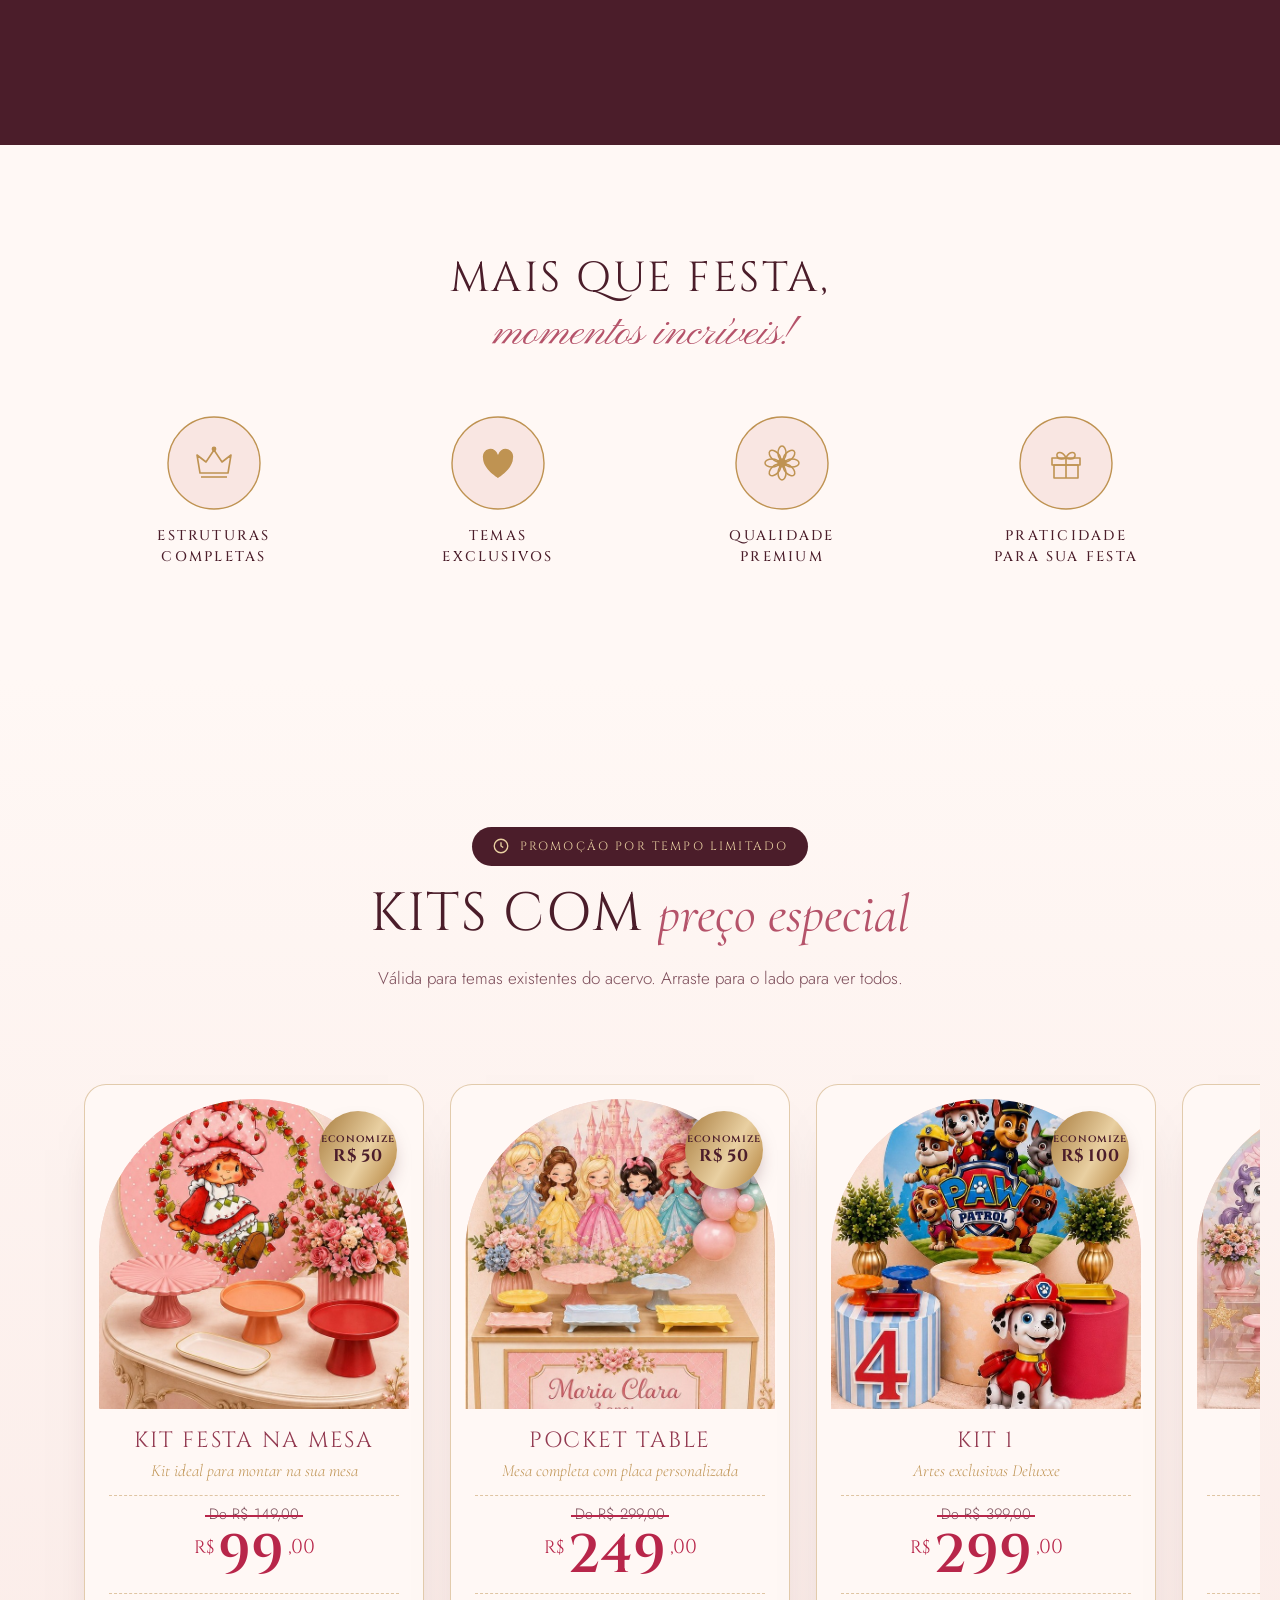
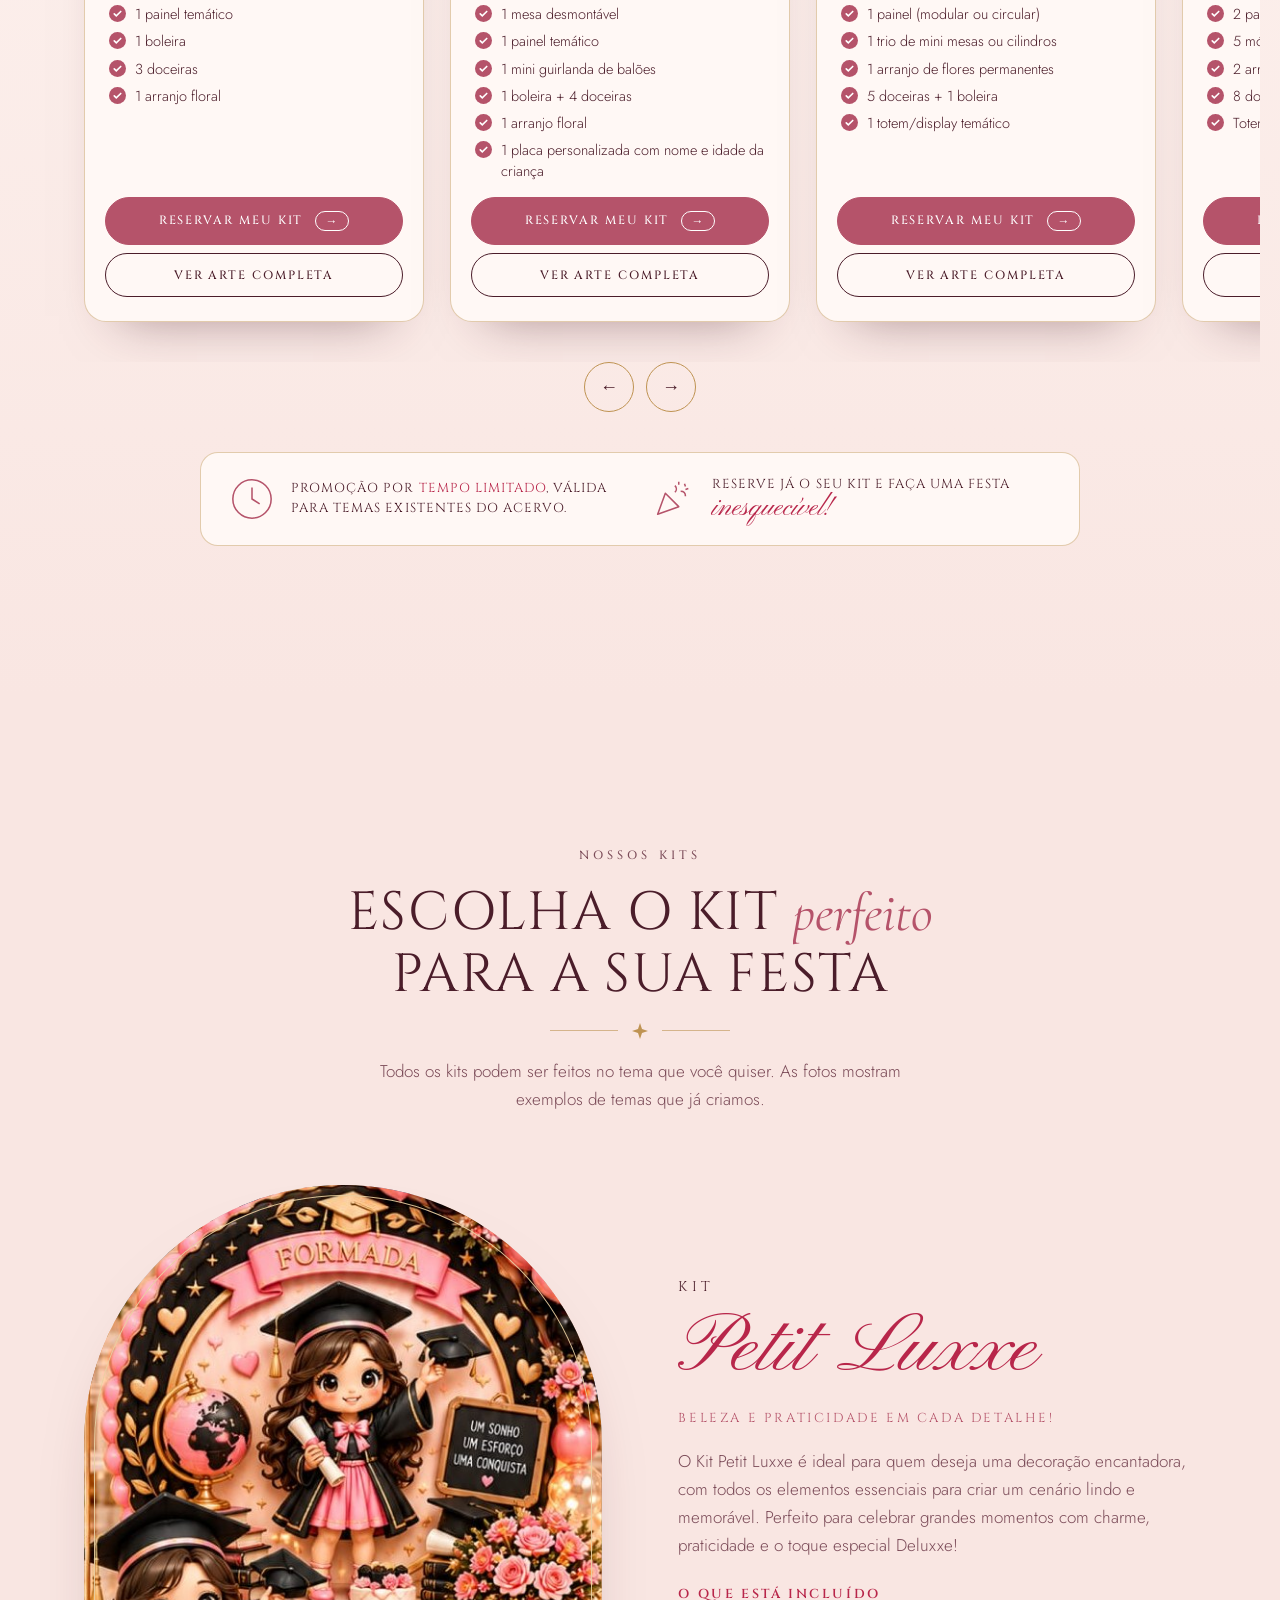
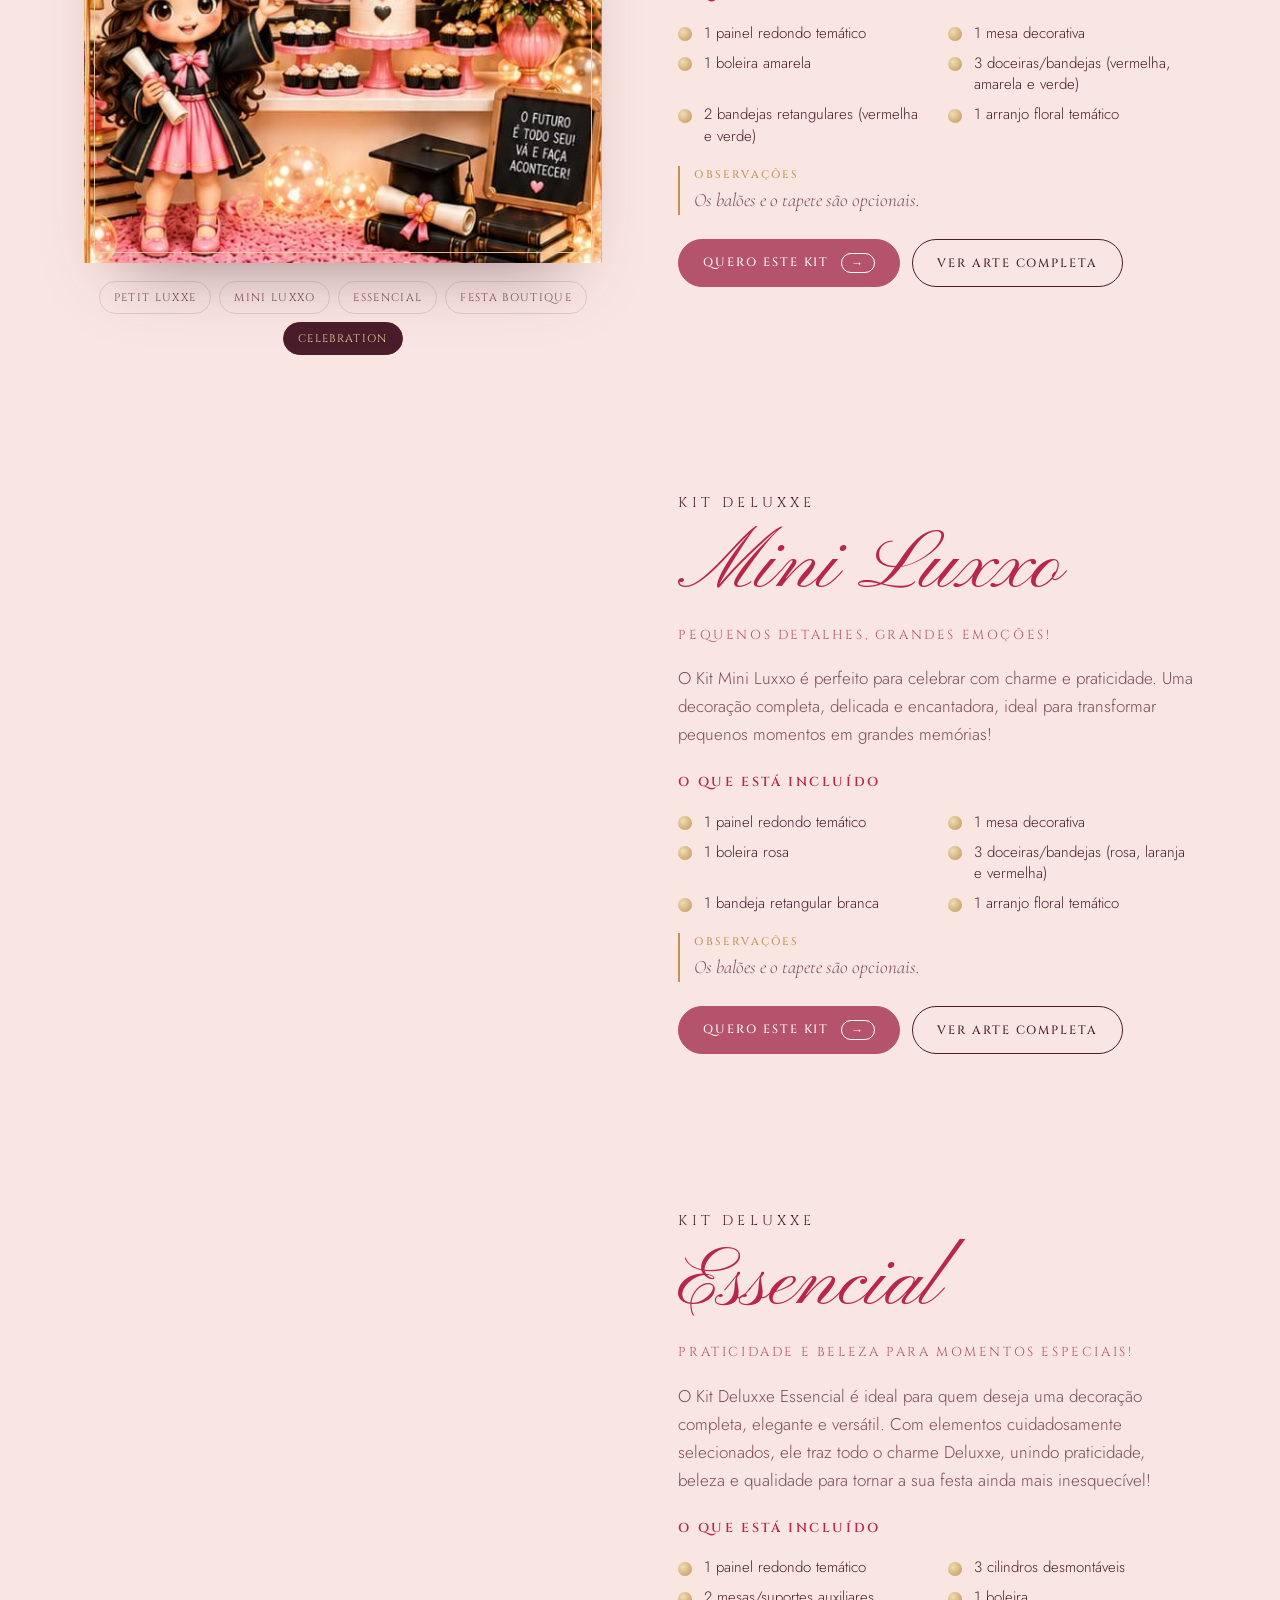
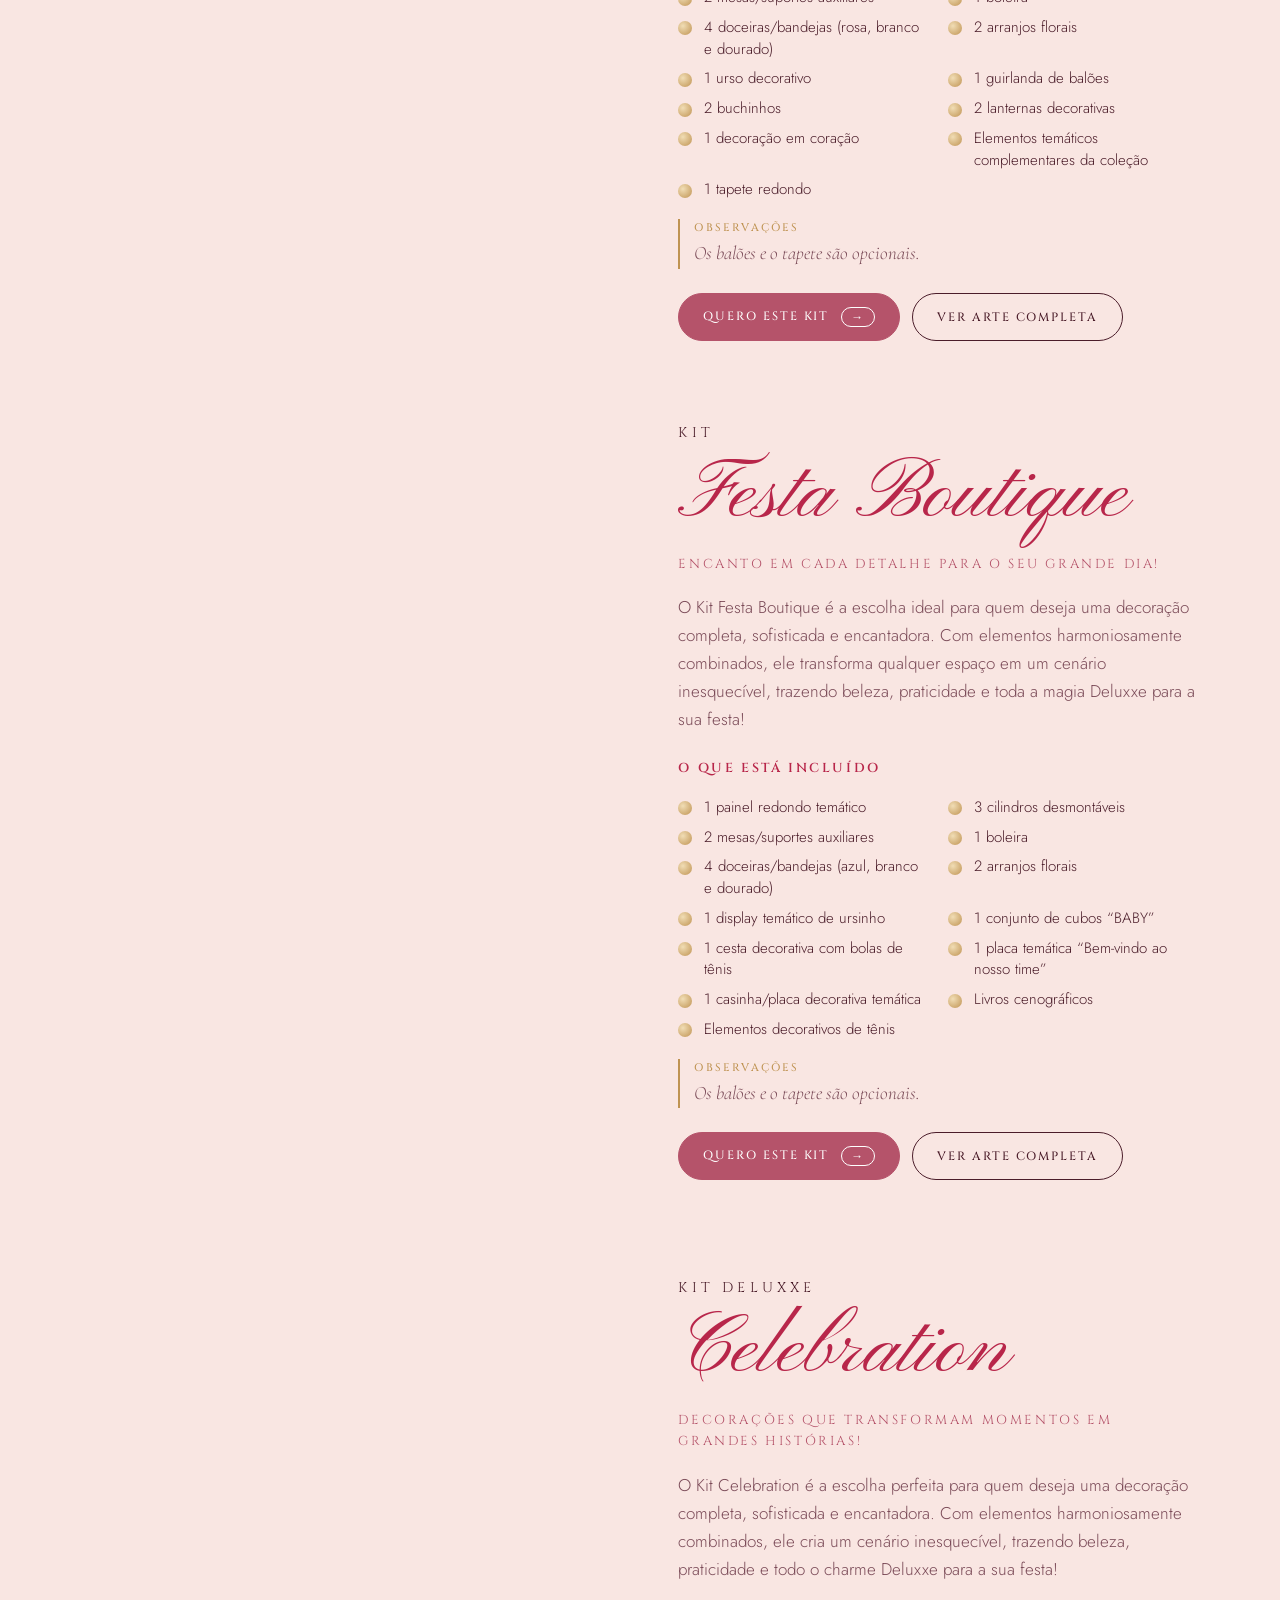
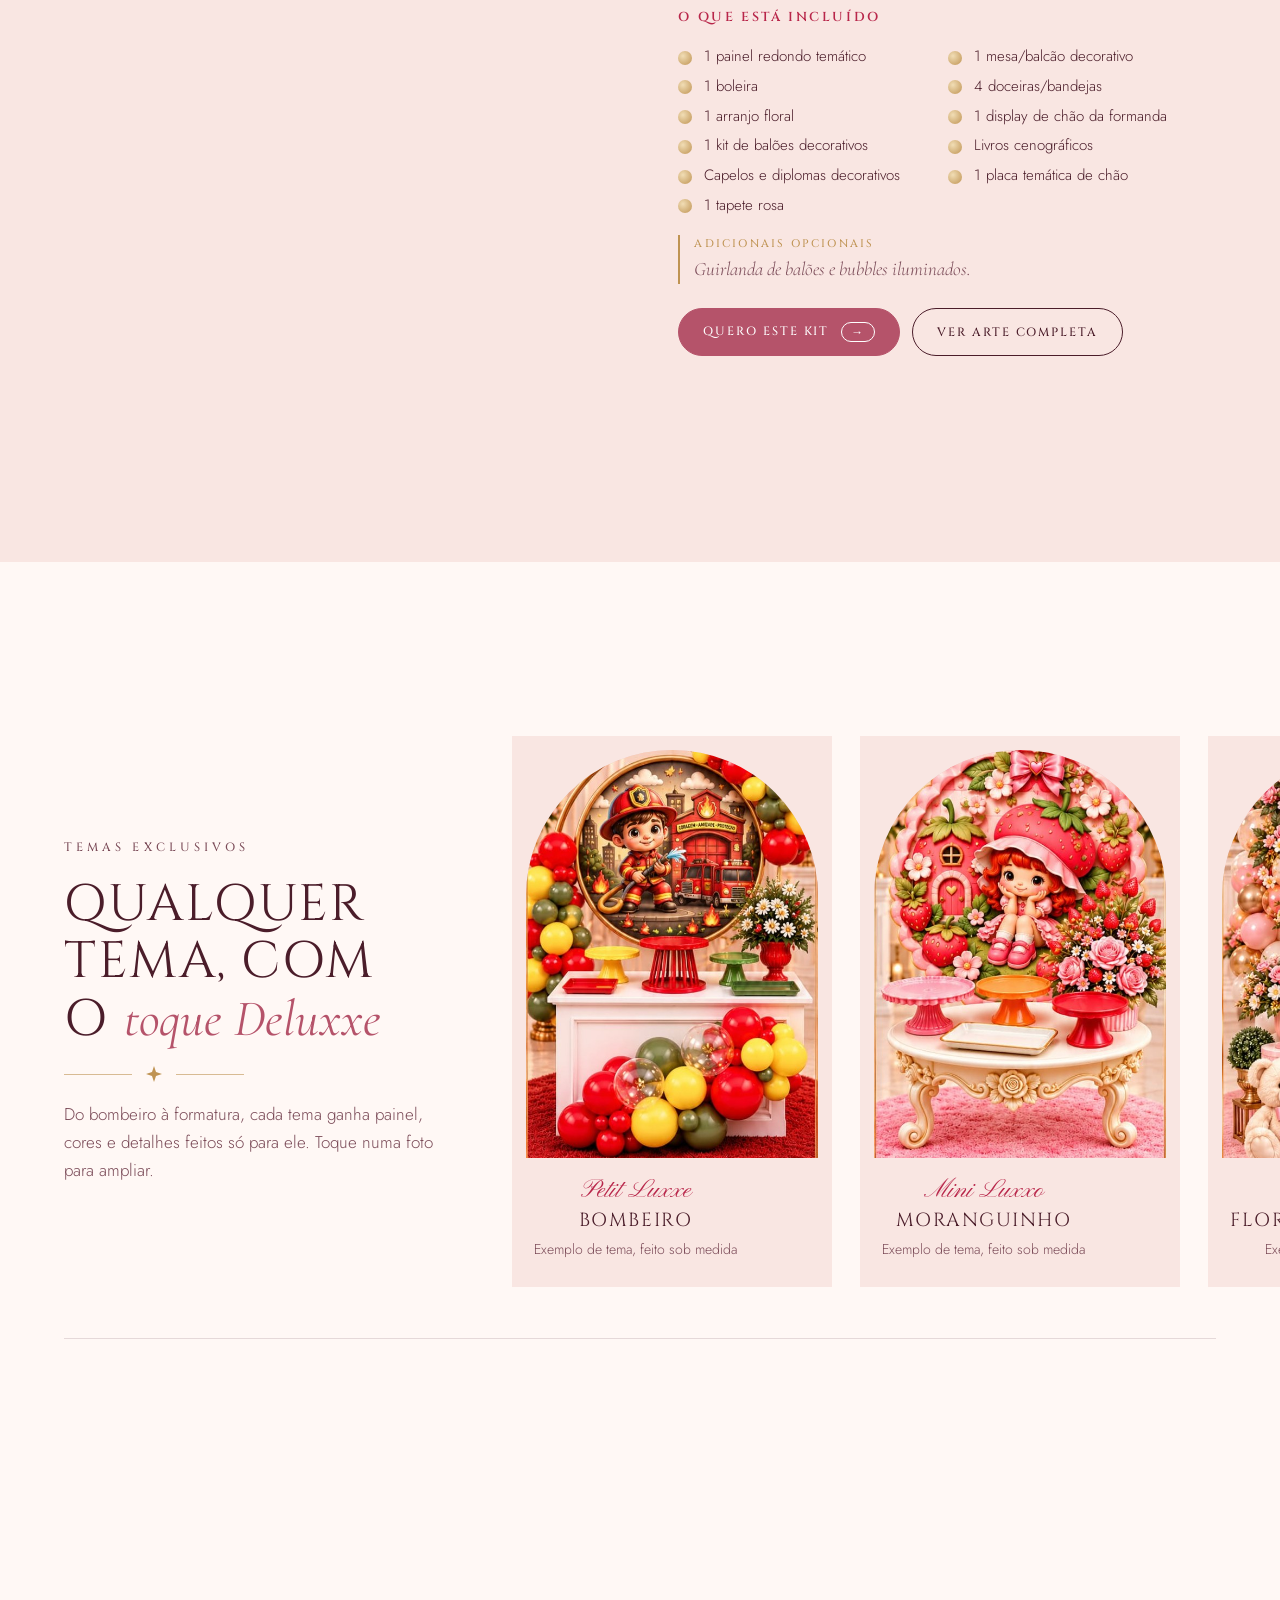
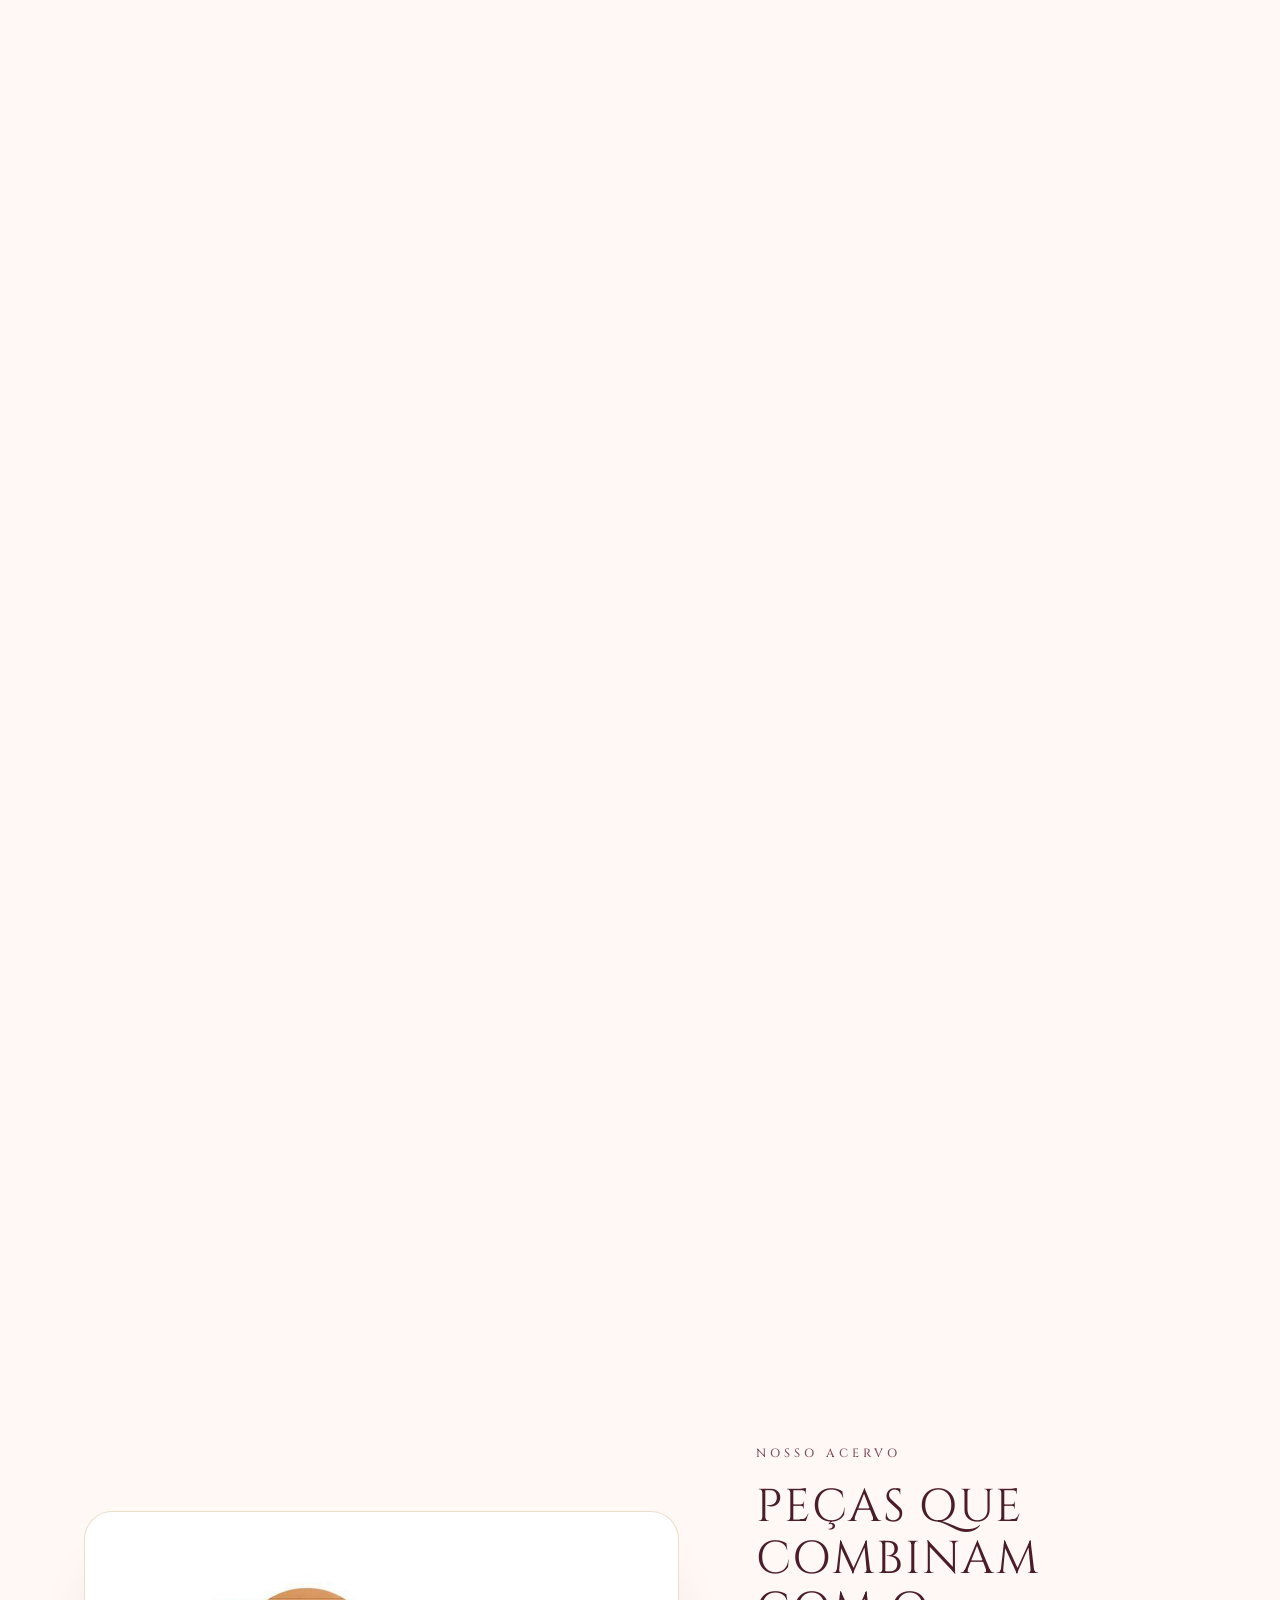
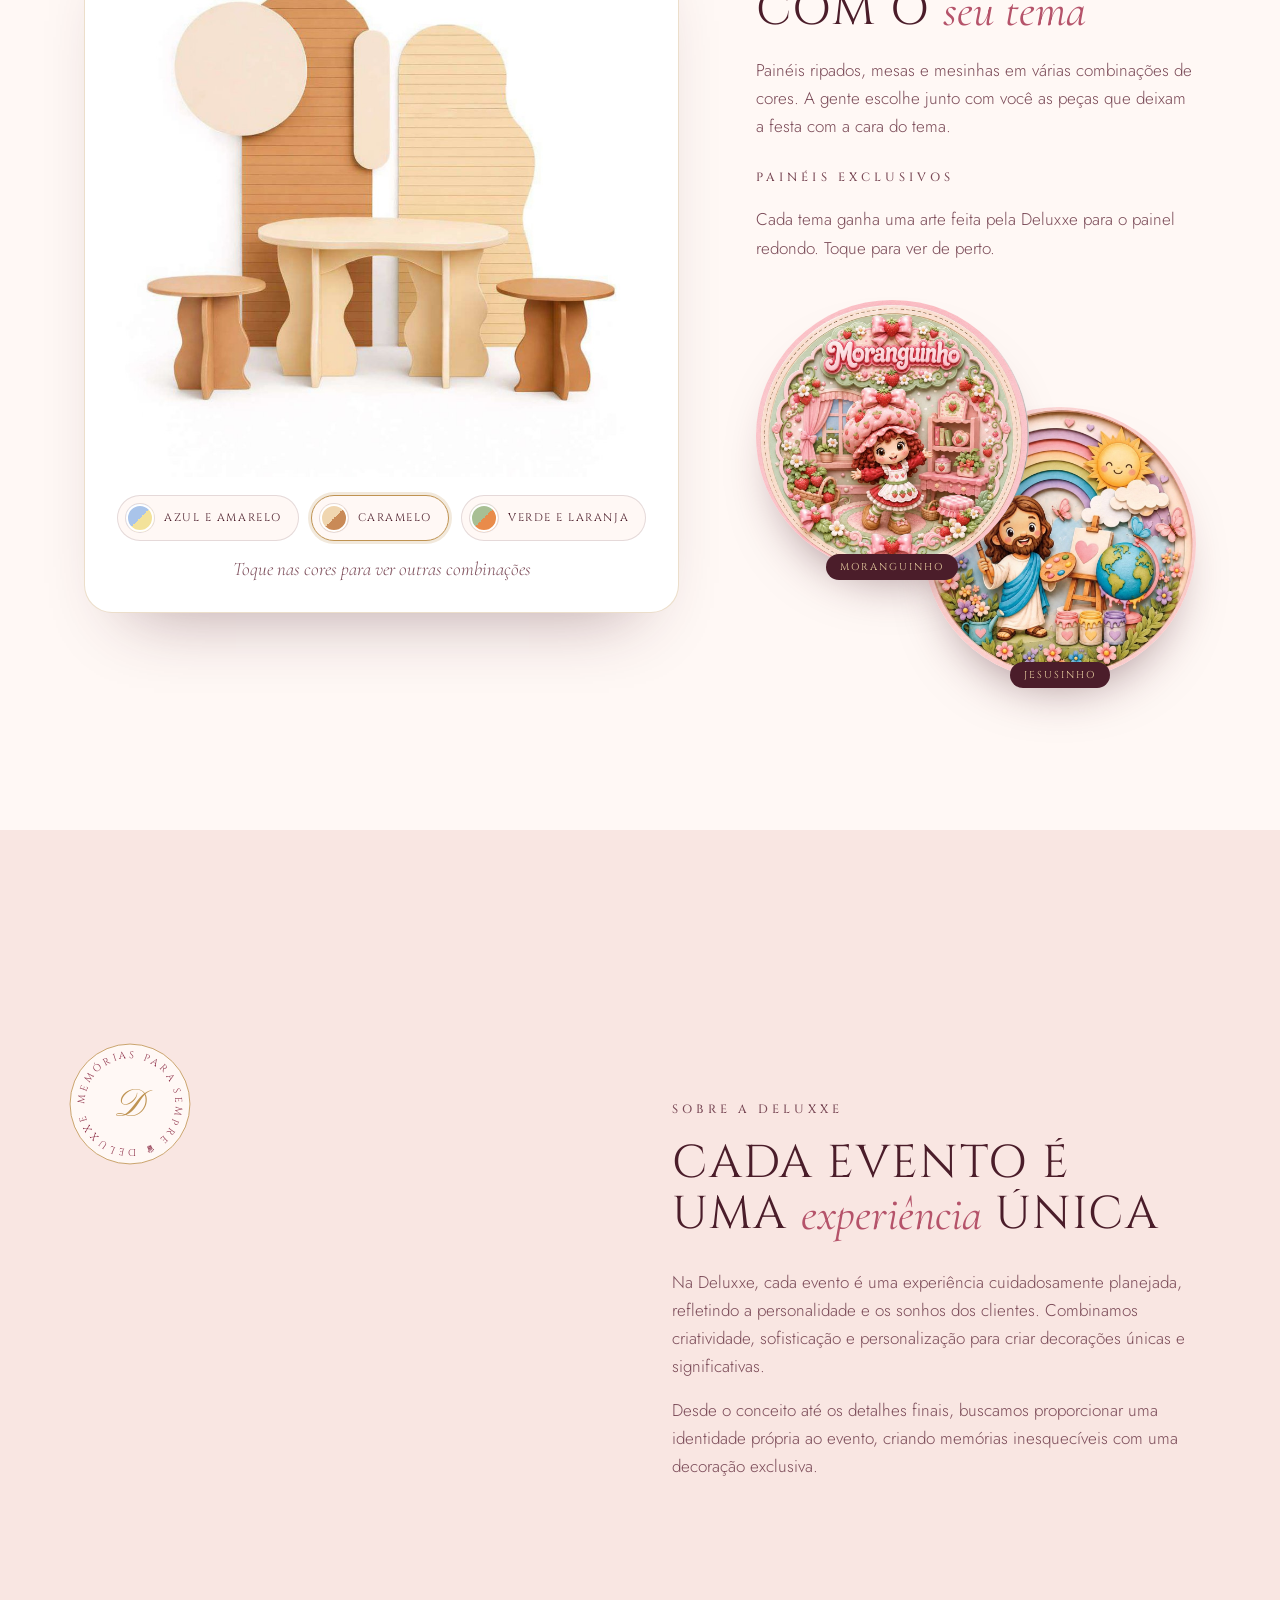
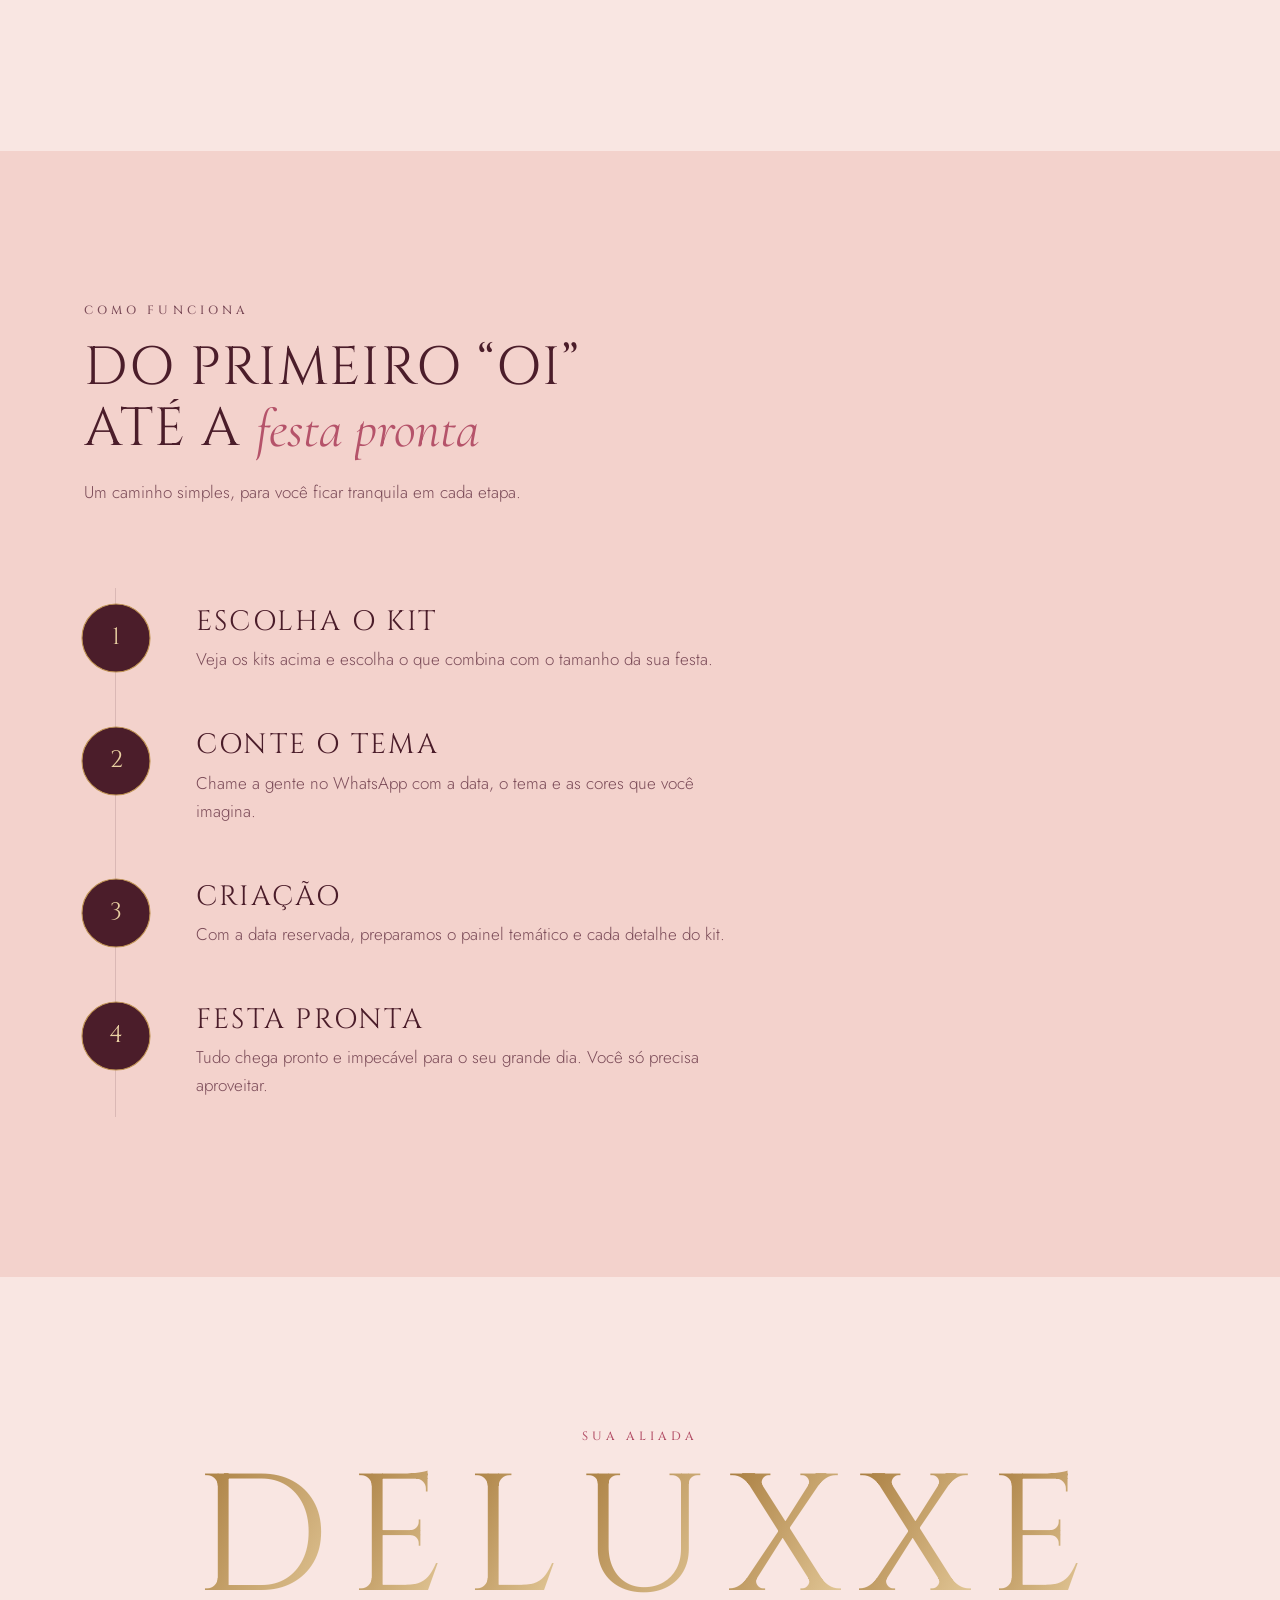
==== commit 66afe4cb: "Add acervo section with color switcher and round panels Furniture set shown in three color combos wi" ====
--- a/index.html
+++ b/index.html
@@ -266,6 +266,39 @@
 .promo-foot .red{color:var(--crimson)}
 @media (max-width:640px){.promo-foot{grid-template-columns:1fr}}
 
+
+/* ACERVO */
+.acervo{background:var(--paper);overflow:hidden}
+.acervo-grid{display:grid;grid-template-columns:1.15fr .85fr;gap:clamp(40px,6vw,90px);align-items:center}
+.set-card{background:#fff;border-radius:28px;padding:clamp(16px,2.5vw,28px);box-shadow:0 40px 70px -45px rgba(75,29,42,.45);border:1px solid rgba(191,147,82,.3)}
+.set-stage{position:relative;aspect-ratio:1/1;overflow:hidden;border-radius:18px}
+.set-stage img{position:absolute;inset:0;width:100%;height:100%;object-fit:contain;opacity:0;transform:translateX(40px) scale(.96);transition:opacity .8s var(--ease),transform 1s var(--ease)}
+.set-stage img.on{opacity:1;transform:none}
+.set-stage img.out{opacity:0;transform:translateX(-40px) scale(.96)}
+.swatches{display:flex;flex-wrap:wrap;justify-content:center;gap:12px;margin-top:18px}
+.swatches button{display:flex;align-items:center;gap:10px;padding:8px 16px 8px 8px;border-radius:999px;border:1px solid var(--line);background:var(--paper);cursor:pointer;font-family:var(--display);font-size:11px;letter-spacing:.14em;text-transform:uppercase;color:var(--wine);transition:border-color .3s,box-shadow .3s,transform .3s var(--ease)}
+.swatches button:hover{transform:translateY(-2px)}
+.swatches button.active{border-color:var(--gold);box-shadow:0 0 0 3px rgba(191,147,82,.2)}
+.swatches i{width:28px;height:28px;border-radius:50%;background:linear-gradient(135deg,var(--a) 50%,var(--b) 50%);box-shadow:inset 0 0 0 2px #fff,0 0 0 1px var(--line);transition:transform .5s var(--ease)}
+.swatches button.active i{transform:rotate(180deg)}
+.set-caption{text-align:center;margin-top:12px;font-family:var(--serif);font-style:italic;font-size:19px;color:var(--wine-soft)}
+.acervo-text{display:grid;gap:18px}
+.acervo-text h2{font-size:clamp(28px,3.6vw,46px);text-transform:uppercase;letter-spacing:.03em}
+.acervo-text p{color:var(--wine-soft)}
+.panels{position:relative;height:clamp(260px,30vw,380px);margin-top:20px}
+.panel{position:absolute;width:62%;aspect-ratio:1;border:0;padding:0;background:none;cursor:zoom-in;border-radius:50%;box-shadow:0 30px 50px -25px rgba(75,29,42,.5);transition:transform .6s var(--ease),z-index 0s}
+.panel img{width:100%;height:100%;border-radius:50%;object-fit:cover;animation:spin 60s linear infinite;animation-play-state:paused}
+.panel:hover img{animation-play-state:running}
+.panel:hover{z-index:3;transform:scale(1.06)}
+.panel.p1{left:0;top:0;z-index:2}
+.panel.p2{right:0;bottom:0}
+.panel span{position:absolute;left:50%;bottom:-8px;transform:translateX(-50%);background:var(--wine);color:var(--gold-light);font-family:var(--display);font-size:10px;letter-spacing:.2em;text-transform:uppercase;padding:6px 14px;border-radius:999px;white-space:nowrap}
+.anim .panel{opacity:0;transform:rotate(-140deg) scale(.5);transition:opacity .8s var(--ease),transform 1.4s var(--ease)}
+.anim .panel.p2{transform:rotate(140deg) scale(.5);transition-delay:.2s}
+.anim .panels.in .panel{opacity:1;transform:none}
+.anim .panels.in .panel:hover{transform:scale(1.06)}
+@media (max-width:960px){.acervo-grid{grid-template-columns:1fr}.panels{height:min(90vw,420px);max-width:460px;margin-inline:auto;width:100%}}
+
 /* KITS */
 .kits{background:var(--blush)}
 .kits-layout{display:grid;grid-template-columns:minmax(0,1fr) minmax(0,1fr);gap:clamp(40px,6vw,90px)}
@@ -475,7 +508,7 @@
       <a href="#promocoes">Promoções</a>
       <a href="#kits">Kits</a>
       <a href="#temas">Temas</a>
-      <a href="#sobre">Sobre</a>
+      <a href="#acervo">Acervo</a>
       <a href="#como-funciona">Como funciona</a>
       <a href="#contato" class="btn">Orçamento</a>
     </nav>
@@ -610,6 +643,37 @@
         <!-- cards gerados pelo script a partir da lista KITS -->
       </div>
       <div class="h-bar" aria-hidden="true"><i id="hBar"></i></div>
+    </div>
+  </div>
+</section>
+
+
+<!-- ACERVO -->
+<section class="section acervo" id="acervo">
+  <div class="wrap acervo-grid">
+    <div class="set-card" data-reveal="left">
+      <div class="set-stage" id="setStage">
+        <img class="on" src="img/acervo-azul-amarelo.jpg" alt="Conjunto de painéis ripados em arco, painel redondo, mesa com pés ondulados e duas mesinhas em azul e amarelo">
+        <img src="img/acervo-caramelo.jpg" alt="O mesmo conjunto de painéis e mesas em tons de caramelo e bege" loading="lazy">
+        <img src="img/acervo-verde-laranja.jpg" alt="O mesmo conjunto de painéis e mesas em verde e laranja" loading="lazy">
+      </div>
+      <div class="swatches" role="group" aria-label="Escolha a combinação de cores">
+        <button type="button" class="active" style="--a:#A9C4EA;--b:#F3E29A" aria-pressed="true"><i></i>Azul e amarelo</button>
+        <button type="button" style="--a:#C98A57;--b:#F0D6B0" aria-pressed="false"><i></i>Caramelo</button>
+        <button type="button" style="--a:#A8BF94;--b:#E98B4A" aria-pressed="false"><i></i>Verde e laranja</button>
+      </div>
+      <p class="set-caption" id="setCaption">Toque nas cores para ver outras combinações</p>
+    </div>
+    <div class="acervo-text">
+      <p class="eyebrow" data-reveal>Nosso acervo</p>
+      <h2 data-split>Peças que combinam com o <span class="it">seu tema</span></h2>
+      <p data-reveal style="--d:.2s">Painéis ripados, mesas e mesinhas em várias combinações de cores. A gente escolhe junto com você as peças que deixam a festa com a cara do tema.</p>
+      <p class="eyebrow" data-reveal style="--d:.25s;margin-top:10px">Painéis exclusivos</p>
+      <p data-reveal style="--d:.3s">Cada tema ganha uma arte feita pela Deluxxe para o painel redondo. Toque para ver de perto.</p>
+      <div class="panels" id="panels">
+        <button type="button" class="panel p1" data-painel="0"><img src="img/painel-moranguinho.jpg" alt="Painel redondo tema Moranguinho" loading="lazy"><span>Moranguinho</span></button>
+        <button type="button" class="panel p2" data-painel="1"><img src="img/painel-jesusinho.jpg" alt="Painel redondo tema Jesusinho com arco-íris, flores e borboletas" loading="lazy"><span>Jesusinho</span></button>
+      </div>
     </div>
   </div>
 </section>
@@ -1007,7 +1071,7 @@
         io.unobserve(en.target);
       });
     }, { threshold: .15, rootMargin: "0px 0px -8% 0px" });
-    document.querySelectorAll("[data-reveal], [data-split], .mask, .step, .feat, .kit, .ally-title").forEach(el => io.observe(el));
+    document.querySelectorAll("[data-reveal], [data-split], .mask, .step, .feat, .kit, .ally-title, .panels").forEach(el => io.observe(el));
 
     /* kit ativo troca a foto fixa */
     const frameImgs = [...kitFrame.querySelectorAll("img")], dots = [...kitDots.children];
@@ -1033,7 +1097,7 @@
         navLinks.forEach(a => a.classList.toggle("current", a.getAttribute("href") === "#" + en.target.id));
       });
     }, { rootMargin: "-50% 0px -50% 0px" });
-    ["promocoes","kits","temas","sobre","como-funciona"].forEach(id => sio.observe(document.getElementById(id)));
+    ["promocoes","kits","temas","acervo","como-funciona"].forEach(id => sio.observe(document.getElementById(id)));
   }
 
   /* ---------- efeitos ligados à rolagem ---------- */
@@ -1103,6 +1167,21 @@
   window.addEventListener("load", () => { sizeHScroll(); onScroll(); });
   sizeHScroll(); onScroll();
 
+
+  /* ---------- acervo: troca de cores ---------- */
+  const setImgs = [...document.querySelectorAll("#setStage img")], swBtns = [...document.querySelectorAll(".swatches button")];
+  let setCur = 0, setTimer;
+  function setColor(i){
+    if (i === setCur) return;
+    setImgs[setCur].classList.remove("on"); setImgs[setCur].classList.add("out");
+    const old = setImgs[setCur]; setTimeout(() => old.classList.remove("out"), 900);
+    setImgs[i].classList.add("on");
+    swBtns.forEach((b, k) => { b.classList.toggle("active", k === i); b.setAttribute("aria-pressed", k === i); });
+    setCur = i;
+  }
+  swBtns.forEach((b, i) => b.addEventListener("click", () => { clearInterval(setTimer); setColor(i); }));
+  if (!reduce) setTimer = setInterval(() => setColor((setCur + 1) % setImgs.length), 3500);
+
   /* ---------- lightbox ---------- */
   const lb = document.getElementById("lightbox"), lbImg = document.getElementById("lbImg"), lbCap = document.getElementById("lbCaption");
   let lbList = [], cur = 0;
@@ -1117,6 +1196,7 @@
   document.addEventListener("click", e => {
     const a = e.target.closest("[data-arte]"); if (a) openLb(artes, +a.dataset.arte);
     const t = e.target.closest("[data-tema]"); if (t) openLb(cenas, +t.dataset.tema);
+    const pn = e.target.closest("[data-painel]"); if (pn) openLb([{ src: "img/painel-moranguinho.jpg", cap: "Painel Moranguinho" }, { src: "img/painel-jesusinho.jpg", cap: "Painel Jesusinho" }], +pn.dataset.painel);
     const pr = e.target.closest("[data-promo]"); if (pr && !moved) openLb(promoArtes, +pr.dataset.promo);
   });
   const close = () => lb.classList.remove("open");
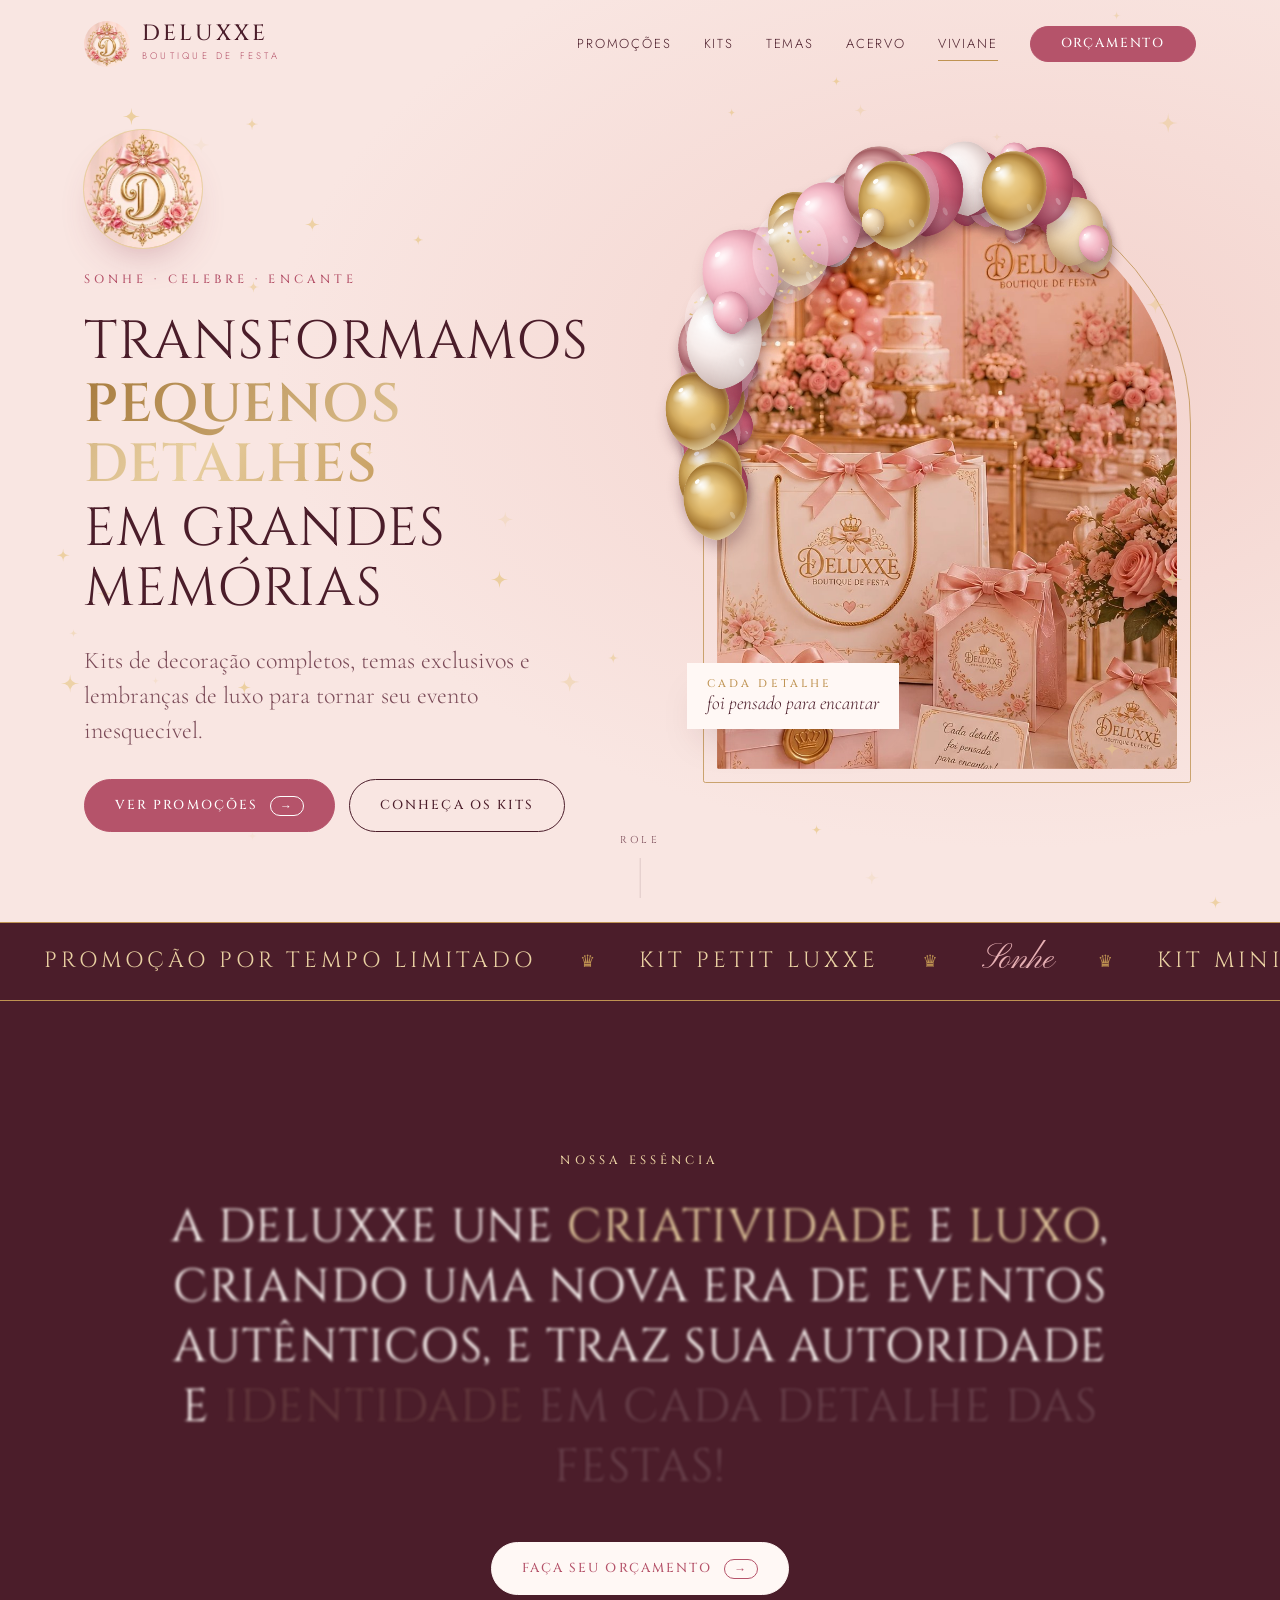
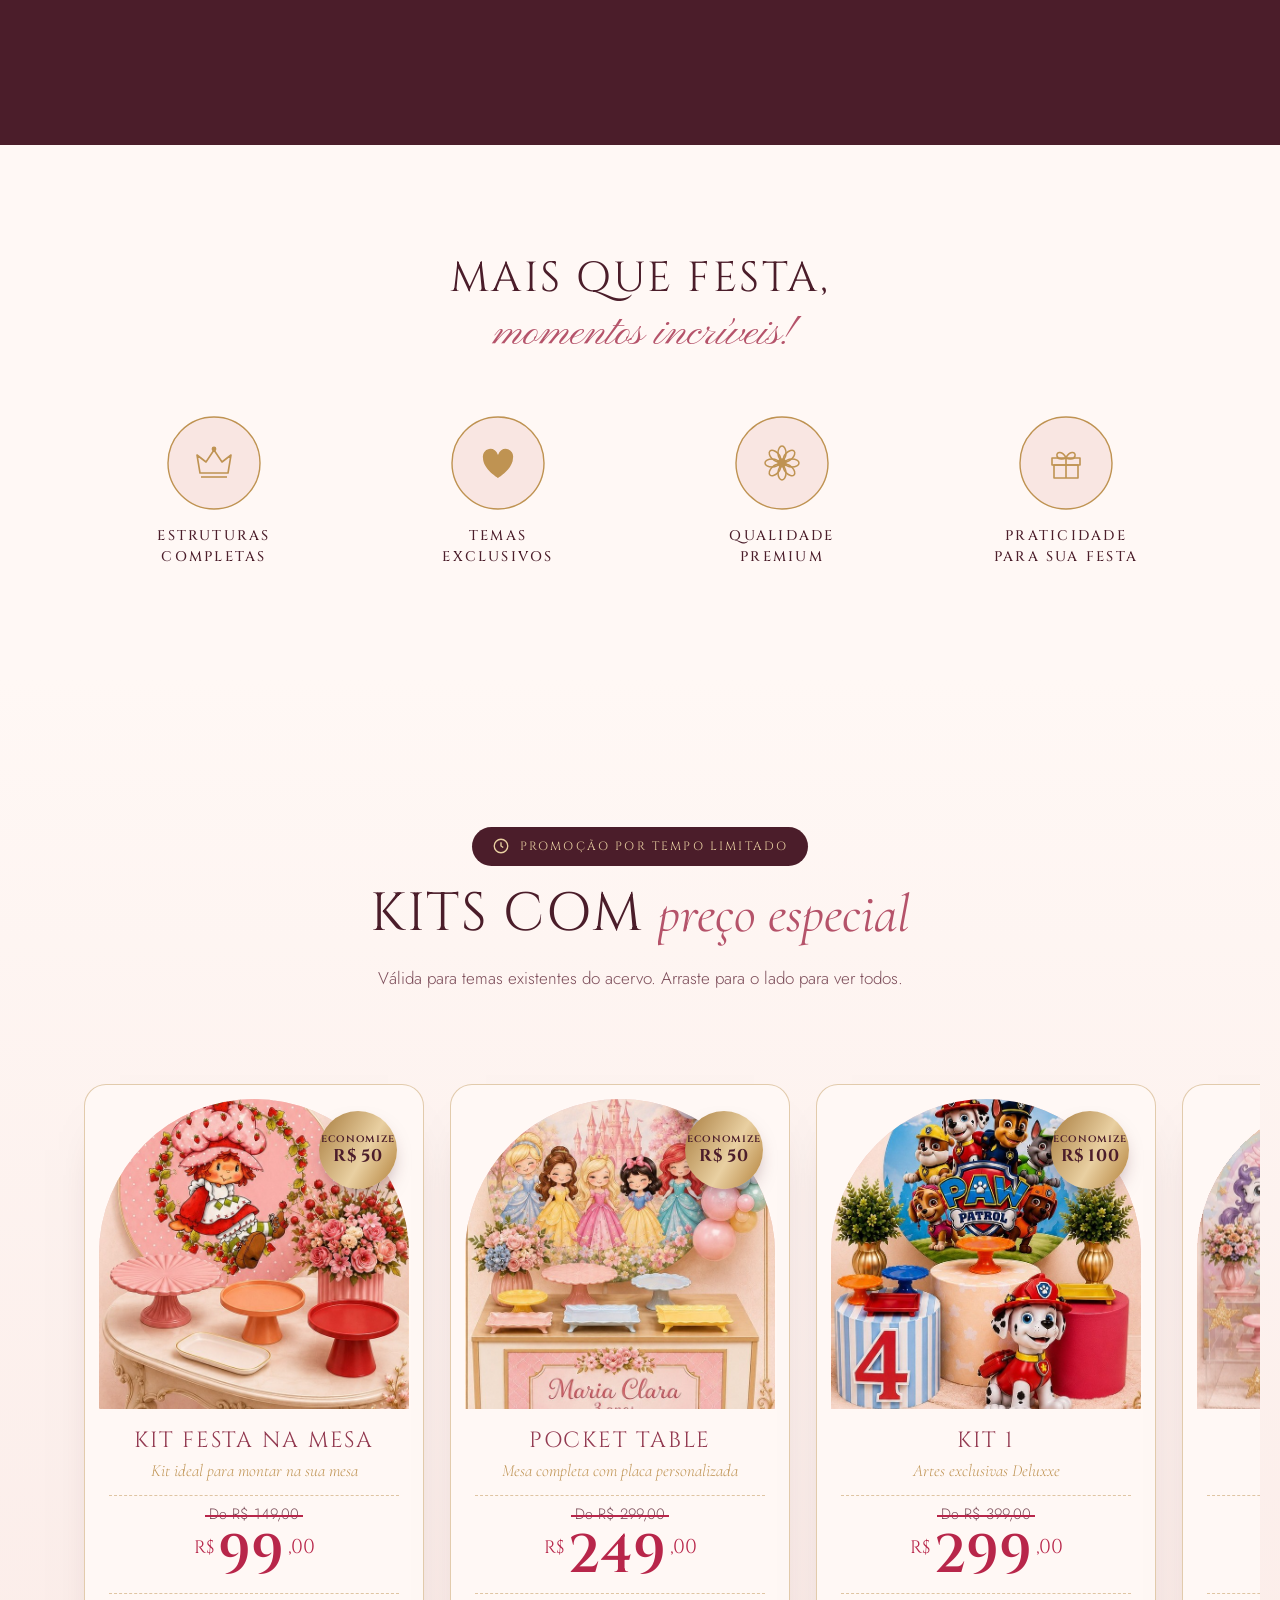
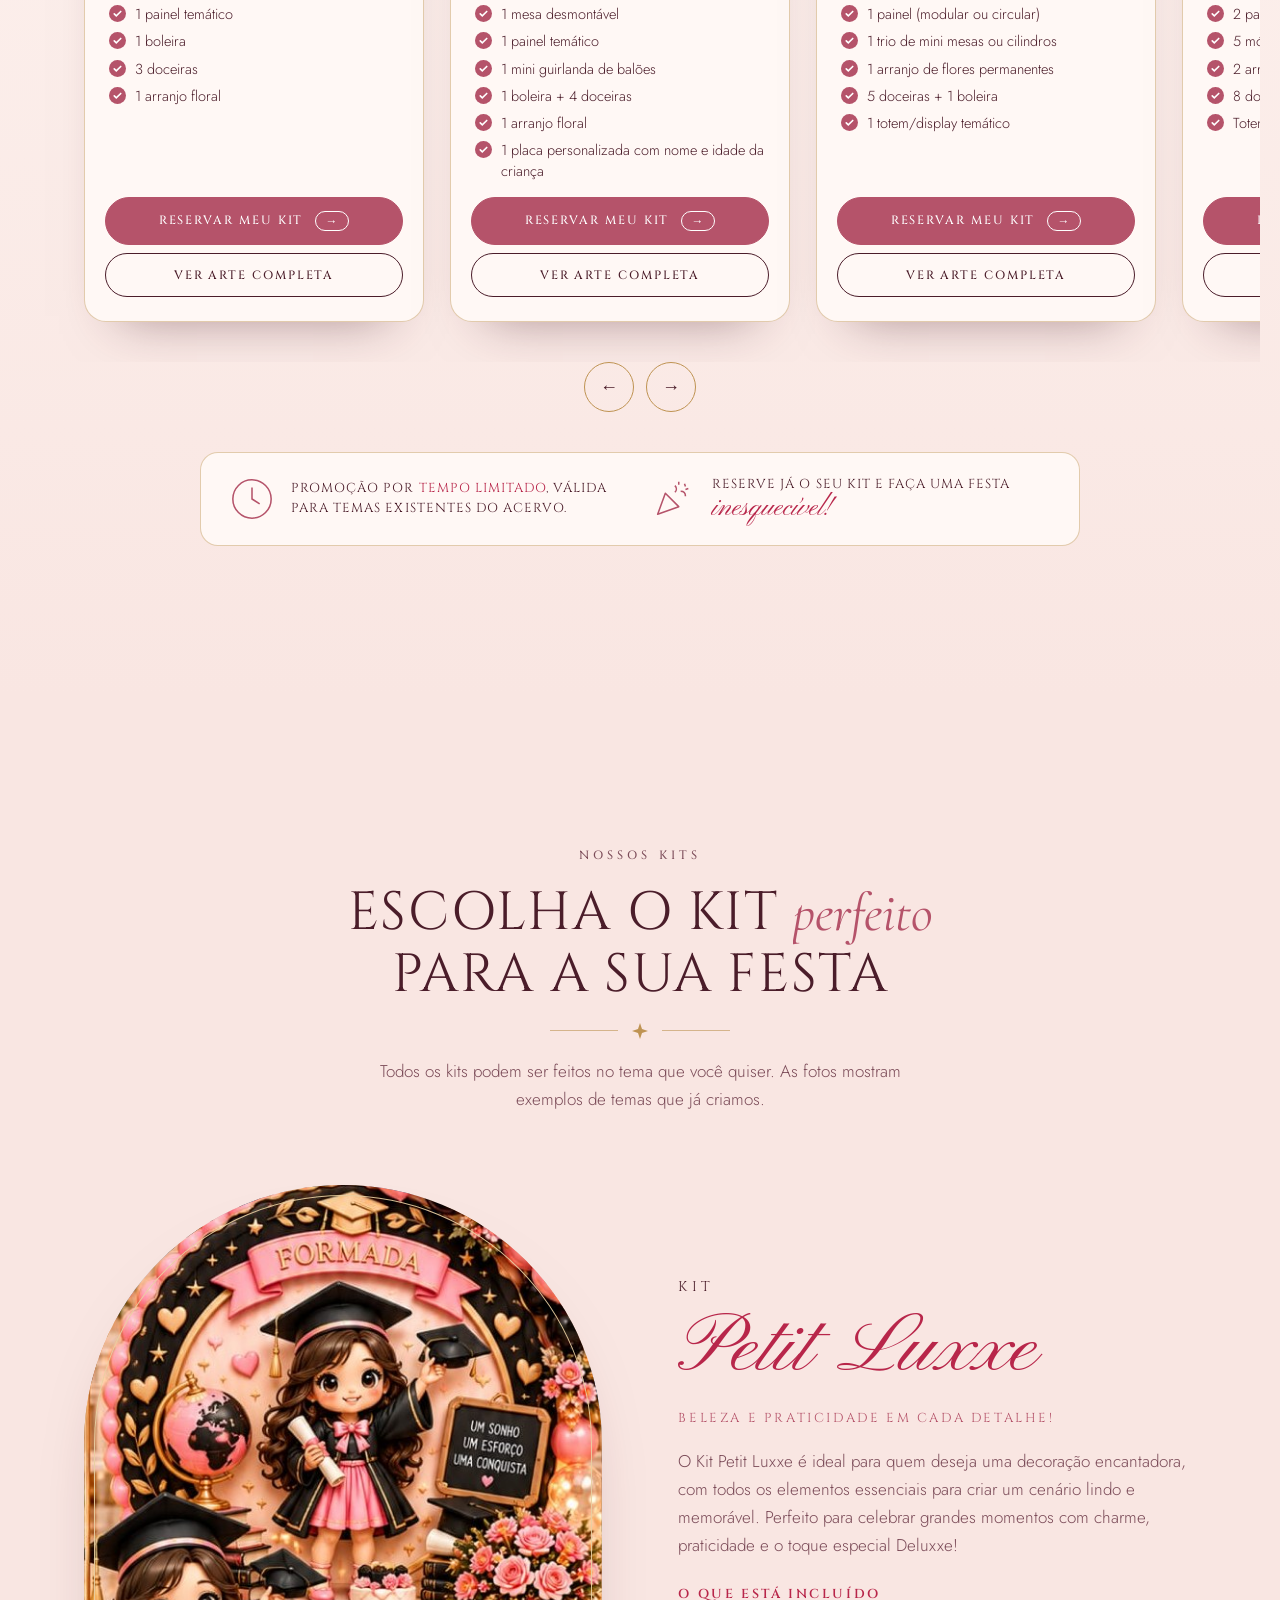
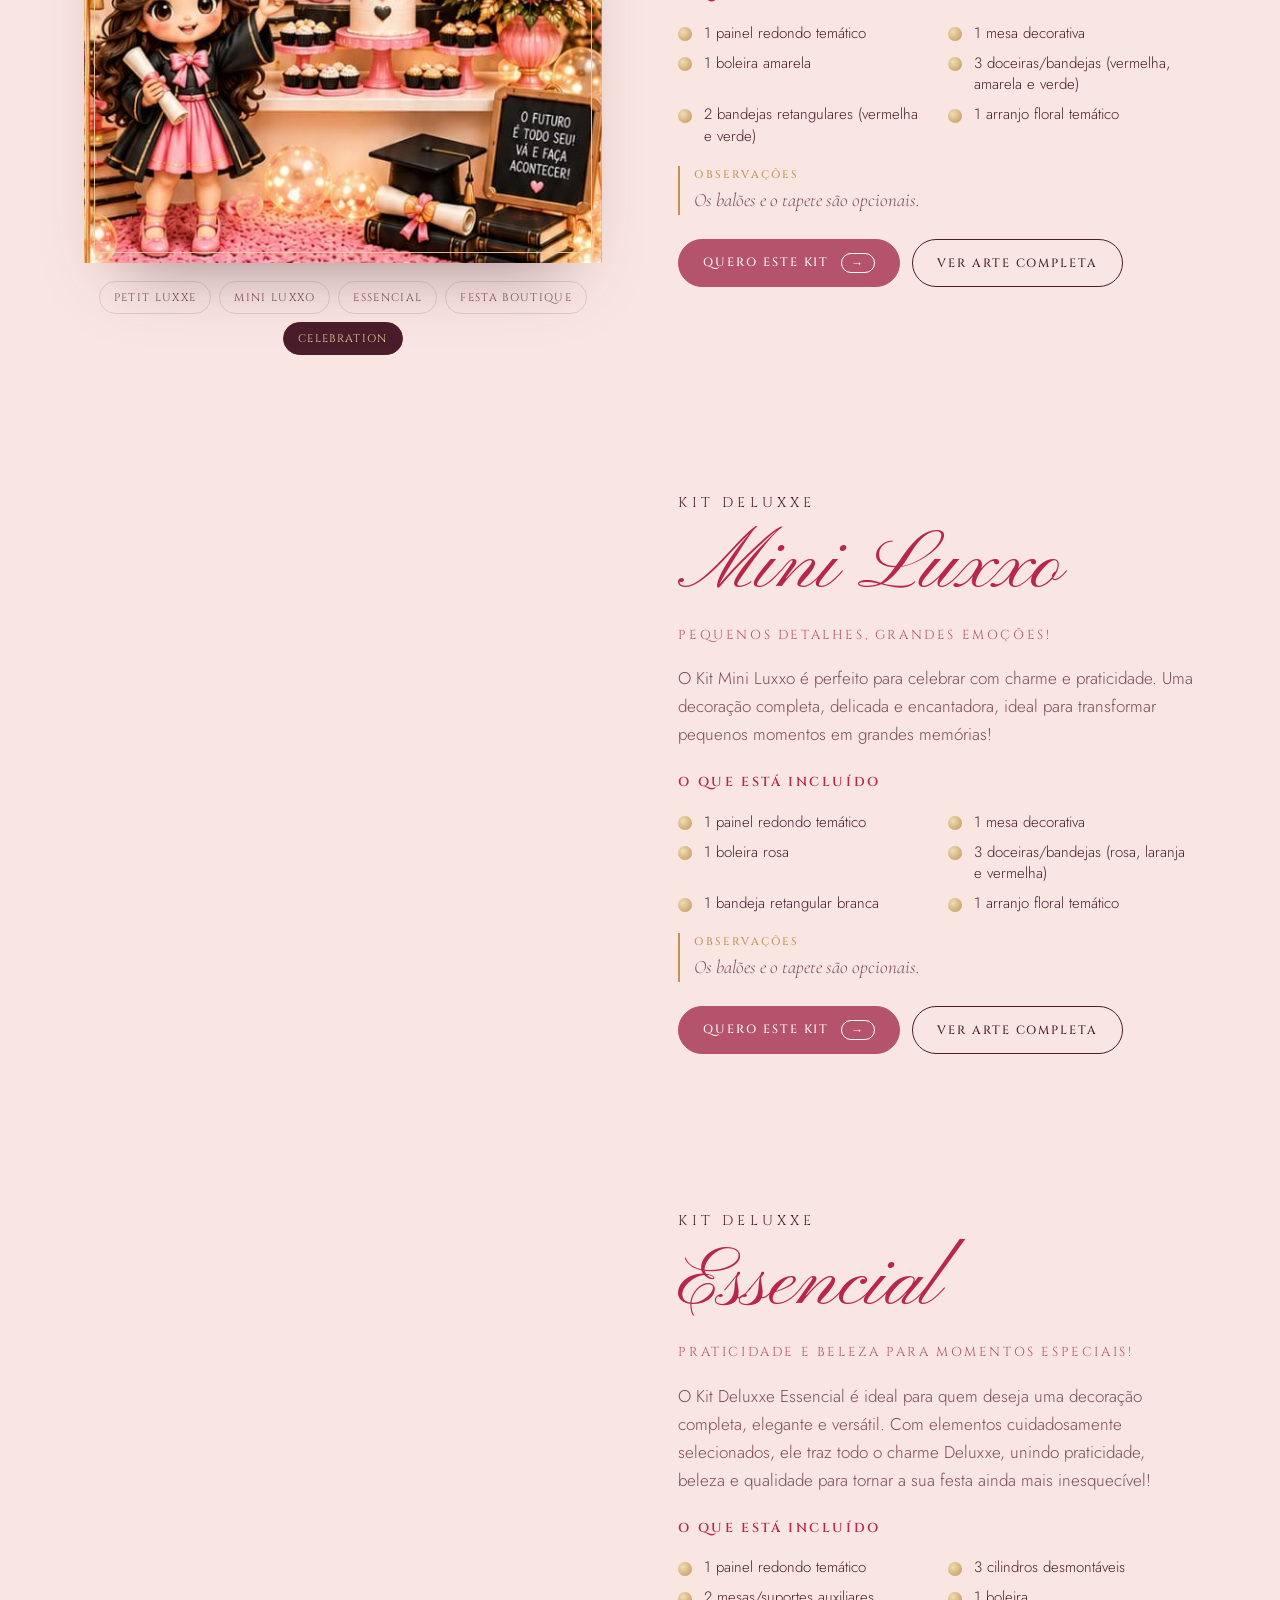
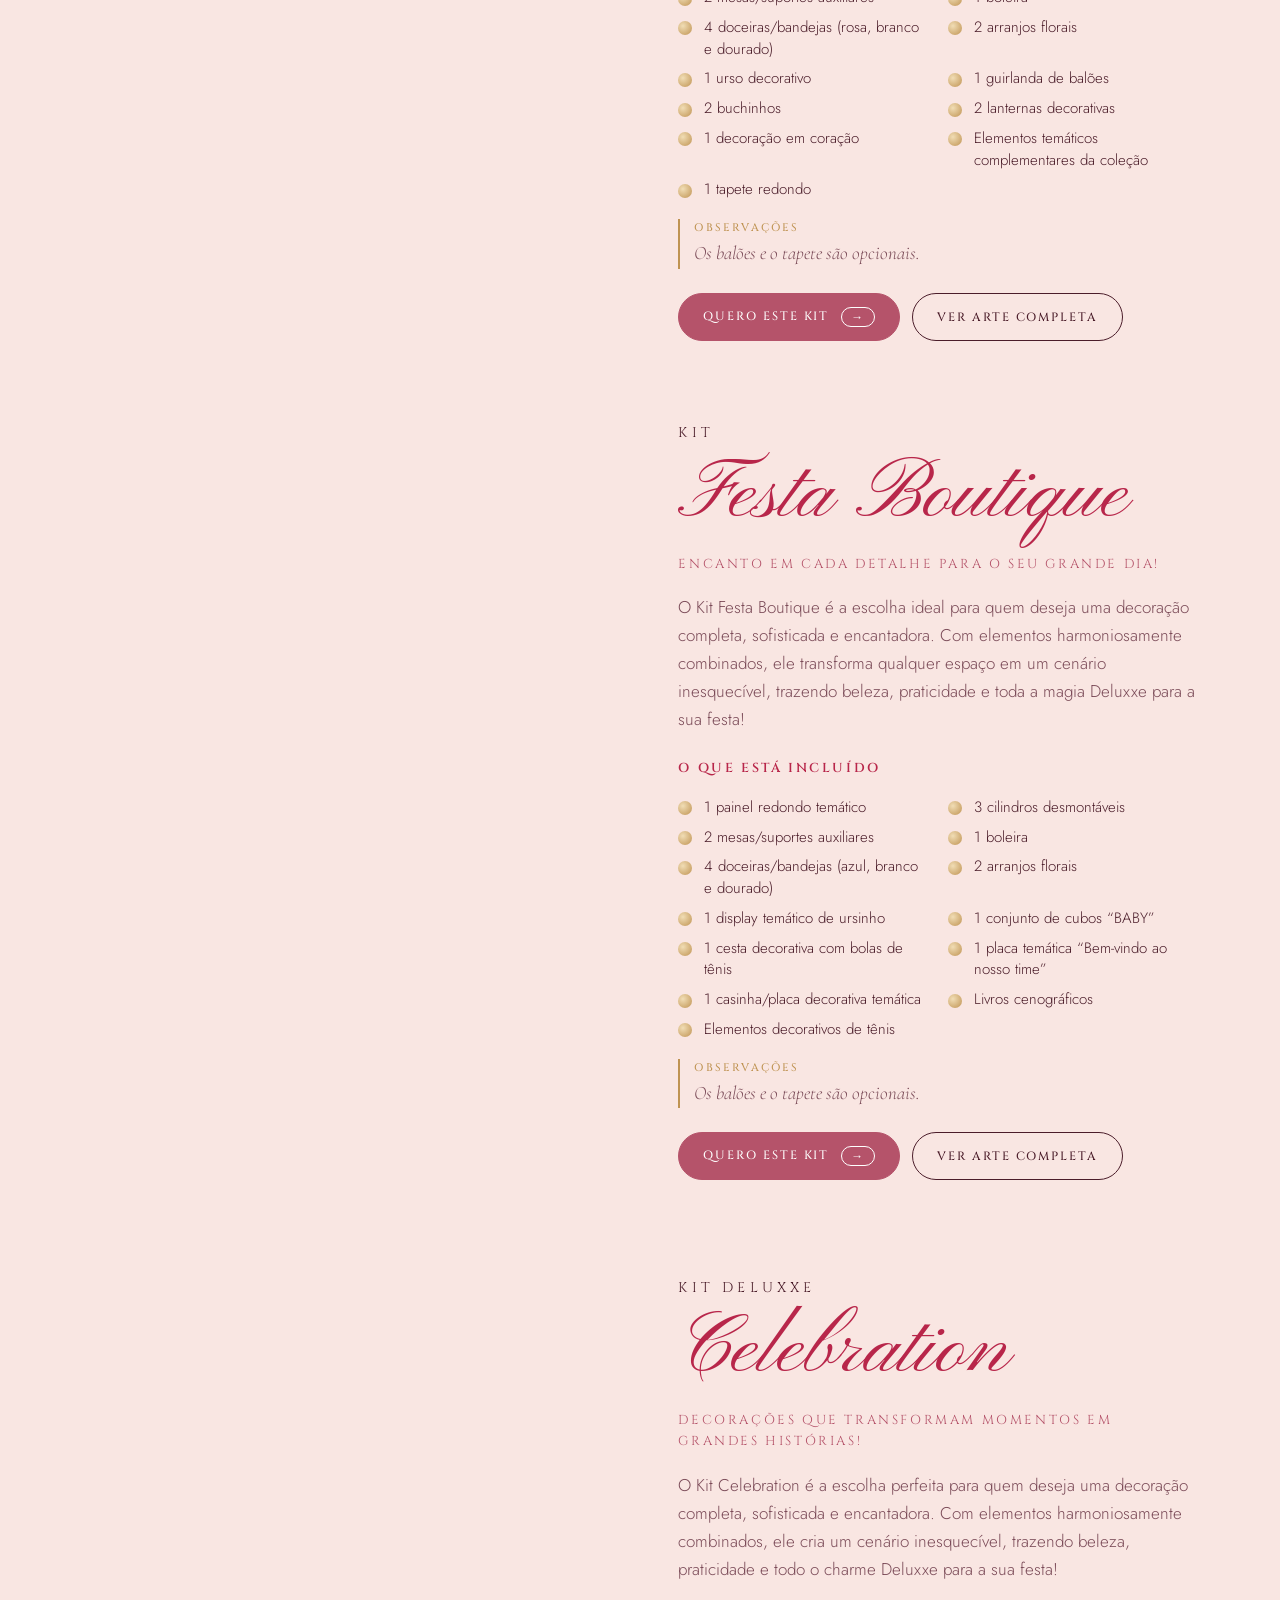
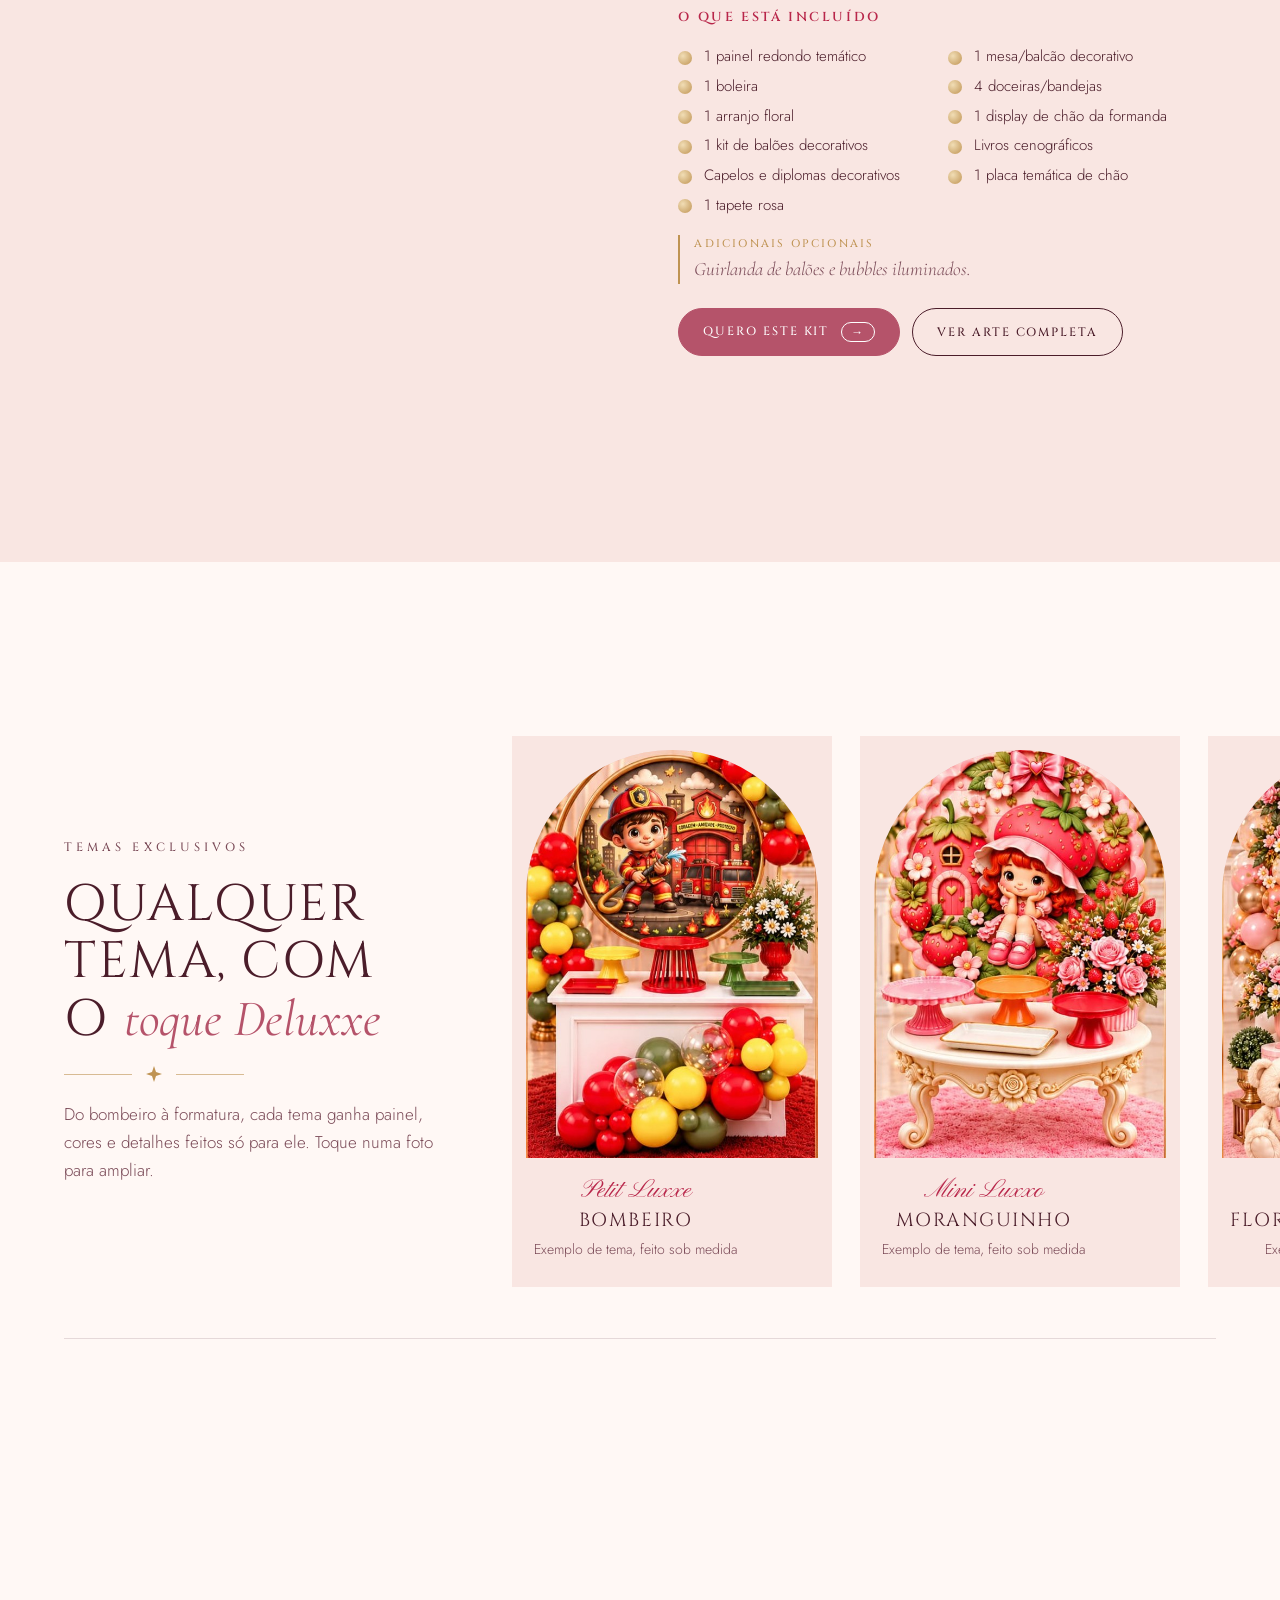
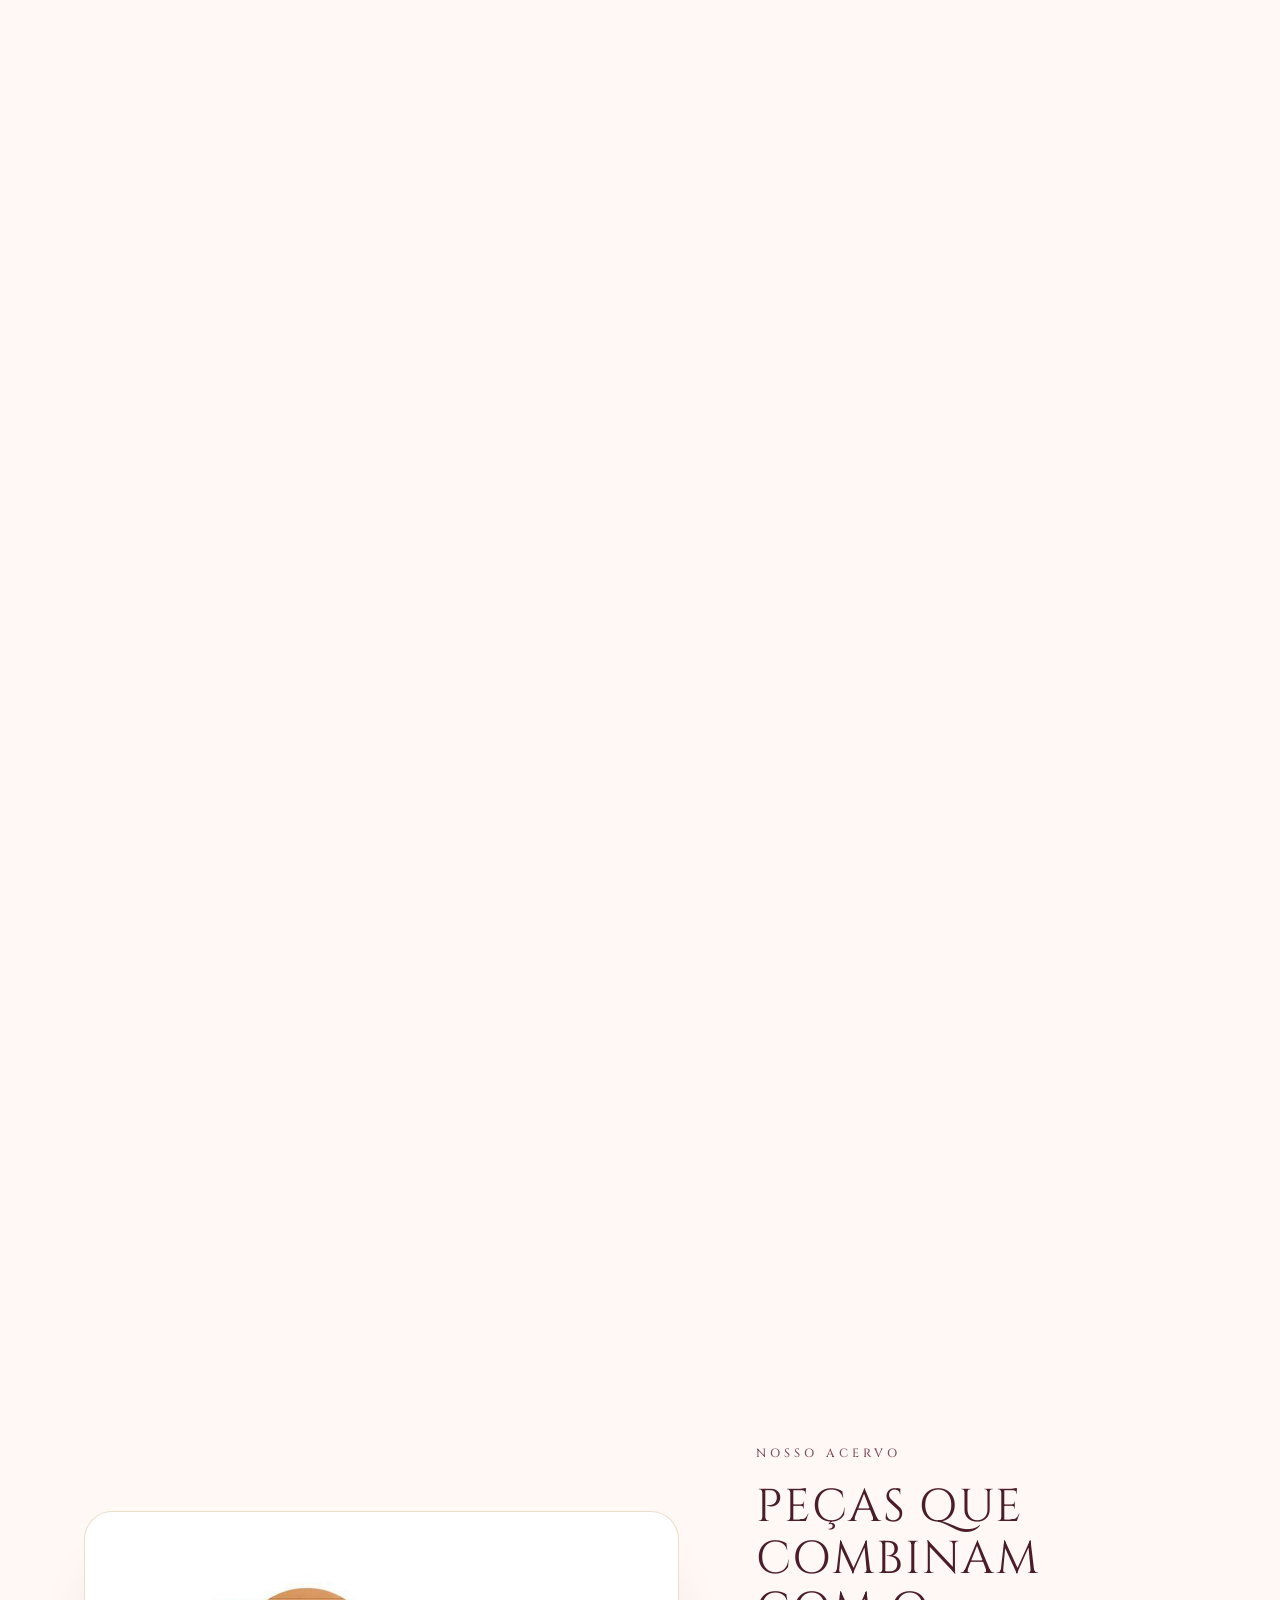
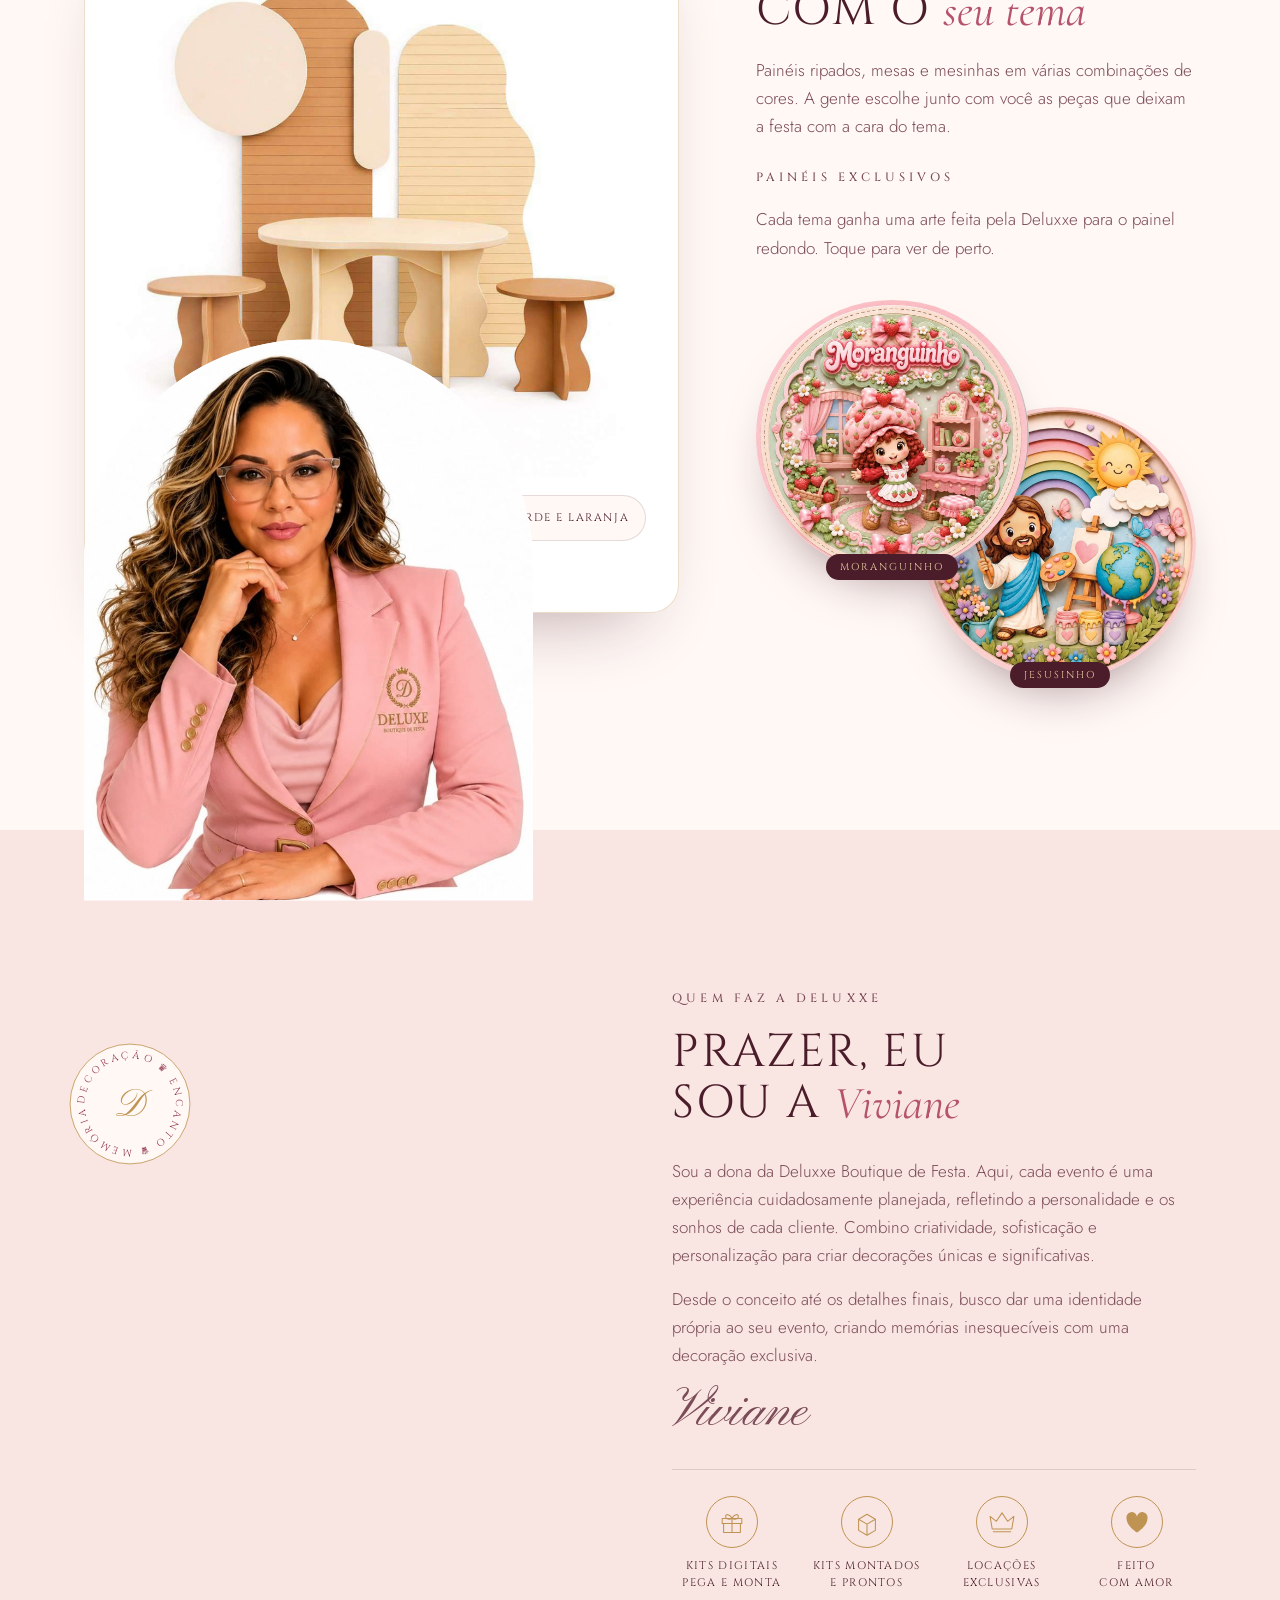
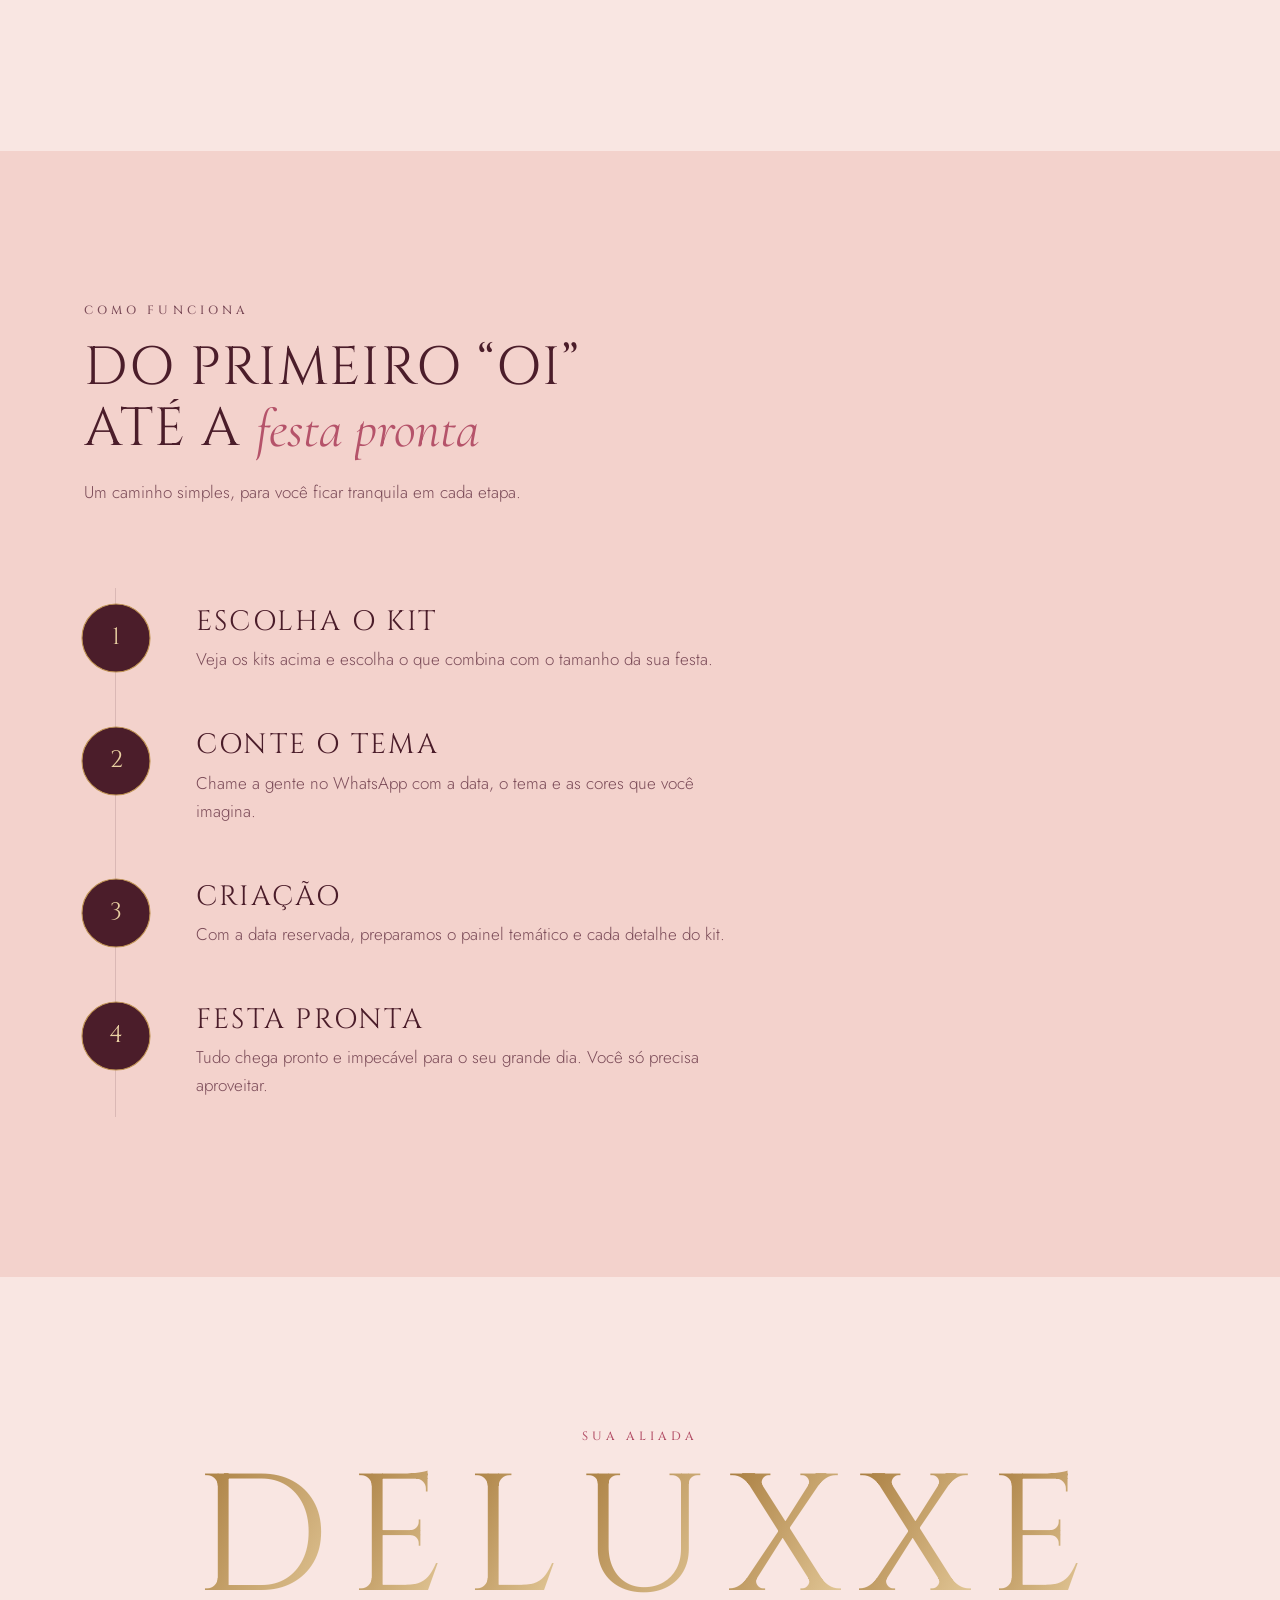
==== commit ab0fae95: "Realistic balloons, Viviane section and real contact info Balloons are pre-rendered sprites with lat" ====
--- a/index.html
+++ b/index.html
@@ -174,8 +174,9 @@
 .anim [data-reveal="right"]{transform:translateX(50px)}
 .anim [data-reveal="zoom"]{transform:scale(.92)}
 .anim [data-reveal].in{opacity:1;transform:none}
-.anim .mask{clip-path:inset(100% 0 0 0);transition:clip-path 1.4s var(--ease)}
-.anim .mask.in{clip-path:inset(0 0 0 0)}
+.anim .mask > img{clip-path:inset(100% 0 0 0);transition:clip-path 1.4s var(--ease),transform 1.2s var(--ease)}
+.anim .mask.in > img{clip-path:inset(0 0 0 0)}
+.anim .mask:not(.in){background:transparent}
 /* títulos que sobem palavra por palavra */
 .anim [data-split] .sw{display:inline-block;overflow:hidden;vertical-align:top;padding-bottom:.08em;margin-bottom:-.08em}
 .anim [data-split] .sw > span{display:inline-block;transform:translateY(110%) rotate(4deg);transform-origin:left bottom;transition:transform 1s var(--ease);transition-delay:calc(var(--i) * 70ms)}
@@ -299,6 +300,20 @@
 .anim .panels.in .panel:hover{transform:scale(1.06)}
 @media (max-width:960px){.acervo-grid{grid-template-columns:1fr}.panels{height:min(90vw,420px);max-width:460px;margin-inline:auto;width:100%}}
 
+
+.about-media .photo.owner{background:#fff}
+.about-media .photo.owner img{object-position:50% 12%}
+.about-media .photo.small.store{width:40%;aspect-ratio:3/5;border-radius:16px;border:8px solid var(--blush);padding:0;cursor:zoom-in;rotate:4deg;box-shadow:0 30px 40px -24px rgba(75,29,42,.55);transition:rotate .6s var(--ease)}
+.about-media .photo.small.store:hover{rotate:0deg}
+.about-media .photo.store img{object-position:30% 50%}
+.signature{font-family:var(--script);font-size:52px;color:var(--rose);margin-top:18px;line-height:1}
+.offer{display:grid;grid-template-columns:repeat(4,1fr);gap:16px;margin-top:30px;padding-top:26px;border-top:1px solid var(--line)}
+.offer div{display:grid;justify-items:center;text-align:center;gap:10px}
+.offer svg{width:52px;height:52px;padding:11px;border:1px solid var(--gold);border-radius:50%;color:var(--gold);transition:transform .6s var(--ease),background .4s,color .4s}
+.offer div:hover svg{transform:rotate(-12deg) scale(1.1);background:var(--wine);color:var(--gold-light)}
+.offer span{font-family:var(--display);font-size:11px;letter-spacing:.12em;text-transform:uppercase;line-height:1.5}
+@media (max-width:560px){.offer{grid-template-columns:repeat(2,1fr);row-gap:22px}}
+
 /* KITS */
 .kits{background:var(--blush)}
 .kits-layout{display:grid;grid-template-columns:minmax(0,1fr) minmax(0,1fr);gap:clamp(40px,6vw,90px)}
@@ -408,7 +423,7 @@
 .contact-grid{display:grid;grid-template-columns:1fr 1fr;gap:clamp(40px,6vw,90px);align-items:start}
 .contact h2{font-size:clamp(34px,4.6vw,60px);text-transform:uppercase;letter-spacing:.03em;margin-block:18px 20px}
 .mascot{display:block;margin-top:34px;text-decoration:none;position:relative}
-.mascot .photo{aspect-ratio:16/10;border-radius:6px;box-shadow:0 30px 50px -30px rgba(75,29,42,.45)}
+.mascot .photo{aspect-ratio:4/3;border-radius:6px;box-shadow:0 30px 50px -30px rgba(75,29,42,.45)}
 .mascot:hover img{transform:scale(1.04)}
 .mascot span{position:absolute;z-index:2;left:16px;bottom:16px;background:var(--paper);padding:8px 16px;border-radius:999px;font-family:var(--display);font-size:11px;letter-spacing:.2em;text-transform:uppercase;color:var(--rose)}
 .contact-info{display:grid;grid-template-columns:1fr 1fr;gap:18px;margin-top:30px}
@@ -509,8 +524,8 @@
       <a href="#kits">Kits</a>
       <a href="#temas">Temas</a>
       <a href="#acervo">Acervo</a>
-      <a href="#como-funciona">Como funciona</a>
-      <a href="#contato" class="btn">Orçamento</a>
+      <a href="#sobre">Viviane</a>
+            <a href="#contato" class="btn">Orçamento</a>
     </nav>
     <button class="menu-btn" id="menuBtn" aria-label="Abrir menu" aria-expanded="false"><span></span><span></span><span></span></button>
   </div>
@@ -678,30 +693,37 @@
   </div>
 </section>
 
-<!-- SOBRE -->
+<!-- SOBRE / VIVIANE -->
 <section class="section" id="sobre">
   <div class="wrap about-grid">
     <div class="about-media">
-      <div class="photo main mask" data-parallax="-0.05">
-        <img src="img/kit-essencial.jpg" alt="Decoração floral rosa e dourada do Kit Deluxxe Essencial">
-      </div>
-      <div class="photo small" data-reveal="zoom" style="--d:.3s" data-parallax="0.07">
-        <img src="img/kit-mini-luxxo.jpg" alt="Decoração tema moranguinho do Kit Mini Luxxo">
-      </div>
+      <div class="photo main owner mask" data-parallax="-0.05">
+        <img src="img/viviane.jpg" alt="Viviane, dona da Deluxxe Boutique de Festa, de blazer rosa com o brasão da marca">
+      </div>
+      <button type="button" class="photo small store" data-reveal="zoom" style="--d:.3s" data-parallax="0.07" data-fachada>
+        <img src="img/fachada.jpg" alt="Personagem da Viviane na frente da fachada da Deluxxe">
+      </button>
       <div class="badge" aria-hidden="true">
         <svg viewBox="0 0 120 120">
           <defs><path id="circ" d="M60,60 m-44,0 a44,44 0 1,1 88,0 a44,44 0 1,1 -88,0"/></defs>
           <circle cx="60" cy="60" r="58" fill="#FFF8F5" stroke="#BF9352" stroke-width=".8"/>
-          <text font-family="Cinzel, serif" font-size="9.6" letter-spacing="3" fill="#933A51"><textPath href="#circ">MEMÓRIAS PARA SEMPRE ♛ DELUXXE ♛</textPath></text>
+          <text font-family="Cinzel, serif" font-size="9.6" letter-spacing="3" fill="#933A51"><textPath href="#circ">DECORAÇÃO ♛ ENCANTO ♛ MEMÓRIAS ♛</textPath></text>
           <text x="60" y="72" text-anchor="middle" font-family="Pinyon Script, cursive" font-size="36" fill="#BF9352">D</text>
         </svg>
       </div>
     </div>
     <div class="about-text">
-      <p class="eyebrow" data-reveal>Sobre a Deluxxe</p>
-      <h2 data-split>Cada evento é uma <span class="it">experiência</span> única</h2>
-      <p data-reveal style="--d:.2s">Na Deluxxe, cada evento é uma experiência cuidadosamente planejada, refletindo a personalidade e os sonhos dos clientes. Combinamos criatividade, sofisticação e personalização para criar decorações únicas e significativas.</p>
-      <p data-reveal style="--d:.3s;margin-top:16px">Desde o conceito até os detalhes finais, buscamos proporcionar uma identidade própria ao evento, criando memórias inesquecíveis com uma decoração exclusiva.</p>
+      <p class="eyebrow" data-reveal>Quem faz a Deluxxe</p>
+      <h2 data-split>Prazer, eu sou a <span class="it">Viviane</span></h2>
+      <p data-reveal style="--d:.2s">Sou a dona da Deluxxe Boutique de Festa. Aqui, cada evento é uma experiência cuidadosamente planejada, refletindo a personalidade e os sonhos de cada cliente. Combino criatividade, sofisticação e personalização para criar decorações únicas e significativas.</p>
+      <p data-reveal style="--d:.3s;margin-top:16px">Desde o conceito até os detalhes finais, busco dar uma identidade própria ao seu evento, criando memórias inesquecíveis com uma decoração exclusiva.</p>
+      <p class="signature" data-reveal style="--d:.35s">Viviane</p>
+      <div class="offer">
+        <div data-reveal style="--d:.1s"><svg viewBox="0 0 40 40" fill="none" stroke="currentColor" stroke-width="1.5" stroke-linejoin="round"><rect x="6" y="15" width="28" height="7"/><rect x="8" y="22" width="24" height="13"/><path d="M20 15v20M20 15c-3-7-10-7-9-2s9 2 9 2c3-7 10-7 9-2s-9 2-9 2"/></svg><span>Kits digitais<br>pega e monta</span></div>
+        <div data-reveal style="--d:.18s"><svg viewBox="0 0 40 40" fill="none" stroke="currentColor" stroke-width="1.5" stroke-linejoin="round"><path d="M8 16l12-7 12 7v16l-12 7-12-7z"/><path d="M8 16l12 7 12-7M20 23v16"/></svg><span>Kits montados<br>e prontos</span></div>
+        <div data-reveal style="--d:.26s"><svg viewBox="0 0 40 40" fill="none" stroke="currentColor" stroke-width="1.5" stroke-linejoin="round"><path d="M6 30h28l3-18-9 7-8-12-8 12-9-7z"/><path d="M7 34h26"/></svg><span>Locações<br>exclusivas</span></div>
+        <div data-reveal style="--d:.34s"><svg viewBox="0 0 40 40" fill="currentColor"><path d="M20 35S5 26 5 15a7.5 7.5 0 0 1 15-3 7.5 7.5 0 0 1 15 3c0 11-15 20-15 20z"/></svg><span>Feito<br>com amor</span></div>
+      </div>
     </div>
   </div>
 </section>
@@ -746,12 +768,12 @@
       <h2 data-split>Vamos criar o seu <span class="it">evento</span>?</h2>
       <p data-reveal style="--d:.2s;color:var(--wine-soft)">Preencha o formulário e ele abre direto no nosso WhatsApp com todas as informações.</p>
       <a class="mascot" id="mascot" href="#" target="_blank" rel="noopener" data-reveal style="--d:.25s">
-        <div class="photo"><img src="img/mascote.jpg" alt="Personagem da Deluxxe chamando para conversar"><div class="ph"><div><small>Imagem da personagem</small></div></div></div>
+        <div class="photo"><img src="img/mascote.jpg" alt="Personagem da Viviane no estúdio da Deluxxe mostrando uma sacola da marca"></div>
         <span>Toque para falar com a gente</span>
       </a>
       <div class="contact-info">
-        <div data-reveal style="--d:.3s"><span>WhatsApp</span><a id="waText" href="#" target="_blank" rel="noopener">(00) 00000-0000</a></div>
-        <div data-reveal style="--d:.35s"><span>Instagram</span><a id="igText" href="#" target="_blank" rel="noopener">@deluxxe</a></div>
+        <div data-reveal style="--d:.3s"><span>WhatsApp</span><a id="waText" href="#" target="_blank" rel="noopener">(65) 9 9305-3223</a></div>
+        <div data-reveal style="--d:.35s"><span>Instagram</span><a id="igText" href="#" target="_blank" rel="noopener">@deluxxeboutiquedefesta</a></div>
       </div>
     </div>
     <form class="form" id="form" data-reveal="left" style="--d:.2s">
@@ -801,9 +823,9 @@
    CONFIGURAÇÃO: troque aqui pelos dados reais da Deluxxe
    ========================================================= */
 const CONFIG = {
-  whatsapp: "5500000000000",           // só números: 55 + DDD + número
-  whatsappTexto: "(00) 00000-0000",    // como aparece no site
-  instagram: "deluxxe"                 // sem o @
+  whatsapp: "5565993053223",           // só números: 55 + DDD + número
+  whatsappTexto: "(65) 9 9305-3223",   // como aparece no site
+  instagram: "deluxxeboutiquedefesta"   // sem o @
 };
 
 /* =========================================================
@@ -1097,7 +1119,7 @@
         navLinks.forEach(a => a.classList.toggle("current", a.getAttribute("href") === "#" + en.target.id));
       });
     }, { rootMargin: "-50% 0px -50% 0px" });
-    ["promocoes","kits","temas","acervo","como-funciona"].forEach(id => sio.observe(document.getElementById(id)));
+    ["promocoes","kits","temas","acervo","sobre"].forEach(id => sio.observe(document.getElementById(id)));
   }
 
   /* ---------- efeitos ligados à rolagem ---------- */
@@ -1196,6 +1218,7 @@
   document.addEventListener("click", e => {
     const a = e.target.closest("[data-arte]"); if (a) openLb(artes, +a.dataset.arte);
     const t = e.target.closest("[data-tema]"); if (t) openLb(cenas, +t.dataset.tema);
+    if (e.target.closest("[data-fachada]")) openLb([{ src: "img/fachada.jpg", cap: "Aqui é Deluxxe!" }], 0);
     const pn = e.target.closest("[data-painel]"); if (pn) openLb([{ src: "img/painel-moranguinho.jpg", cap: "Painel Moranguinho" }, { src: "img/painel-jesusinho.jpg", cap: "Painel Jesusinho" }], +pn.dataset.painel);
     const pr = e.target.closest("[data-promo]"); if (pr && !moved) openLb(promoArtes, +pr.dataset.promo);
   });
@@ -1275,13 +1298,91 @@
     }
   } else trail.remove();
 
-  /* ---------- hero: arco de balões em volta da foto + brilhos ---------- */
+  /* ---------- hero: arco de balões realistas em volta da foto + brilhos ---------- */
   const hero = document.getElementById("inicio");
   const archWrap = document.getElementById("archWrap");
   const cv = document.getElementById("fx"), ctx = cv.getContext("2d");
-  const palette = [["#F9D3DA","#E394A8"],["#FFFFFF","#F0D9DC"],["#EAA7B7","#B5536A"],["#F4E0B8","#BF9352"],["#FBE7C6","#C99A4E"]];
+
+  /* cada tipo de balão é desenhado uma vez numa imagem (sprite), com sombra e brilho */
+  const TYPES = [
+    { kind: "latex",  light: "#FFE4EA", base: "#F4B8C6", dark: "#C9788E" },   // rosa claro
+    { kind: "latex",  light: "#F7A9BD", base: "#D9667F", dark: "#8E2E48" },   // rosa escuro
+    { kind: "latex",  light: "#FFFFFF", base: "#F6ECEA", dark: "#CDB8B5" },   // branco pérola
+    { kind: "chrome", stops: ["#9A6F2C","#EACB88","#FFF8E4","#DDB464","#B7873A","#F5DDA6"] }, // dourado metalizado
+    { kind: "chrome", stops: ["#A45A66","#EDB3B8","#FFF0EF","#E7A9AE","#B86A76","#F7CFCF"] }, // rosé metalizado
+    { kind: "latex",  light: "#FFF4DE", base: "#EBD3AE", dark: "#B99466" },   // champanhe
+    { kind: "clear" }                                                        // transparente com confete
+  ];
+  const WEIGHTS = [5, 3, 3, 4, 2, 2, 1];
+  const SPR = 220, SR = 80; // tamanho do sprite e raio base
+  function eggPath(c, r){
+    const rx = r * .97, ry = r * 1.0;
+    c.beginPath();
+    c.moveTo(0, -ry);
+    c.bezierCurveTo(rx * 1.1, -ry, rx * 1.12, ry * .78, 0, ry);
+    c.bezierCurveTo(-rx * 1.12, ry * .78, -rx * 1.1, -ry, 0, -ry);
+    c.closePath();
+  }
+  function makeSprite(t, seed){
+    const cnv = document.createElement("canvas"); cnv.width = cnv.height = SPR;
+    const c = cnv.getContext("2d"); c.translate(SPR / 2, SPR / 2 - 8);
+    const r = SR;
+    // sombra projetada (faz os balões de trás ficarem na sombra dos da frente)
+    c.save();
+    c.shadowColor = "rgba(75,29,42,.28)"; c.shadowBlur = r * .35; c.shadowOffsetX = r * .08; c.shadowOffsetY = r * .22;
+    eggPath(c, r); c.fillStyle = t.kind === "clear" ? "rgba(255,255,255,.18)" : (t.base || t.stops[2]); c.fill();
+    c.restore();
+    eggPath(c, r); c.save(); c.clip();
+    if (t.kind === "latex") {
+      const g = c.createRadialGradient(-r * .35, -r * .45, r * .05, -r * .05, 0, r * 1.25);
+      g.addColorStop(0, t.light); g.addColorStop(.42, t.base); g.addColorStop(.86, t.dark); g.addColorStop(1, t.dark);
+      c.fillStyle = g; c.fillRect(-r * 1.3, -r * 1.3, r * 2.6, r * 2.6);
+      // textura acetinada do látex
+      const sat = c.createLinearGradient(-r, -r, r, r);
+      sat.addColorStop(0, "rgba(255,255,255,.10)"); sat.addColorStop(.5, "rgba(255,255,255,0)"); sat.addColorStop(1, "rgba(0,0,0,.08)");
+      c.fillStyle = sat; c.fillRect(-r * 1.3, -r * 1.3, r * 2.6, r * 2.6);
+    } else if (t.kind === "chrome") {
+      const st = t.stops;
+      const g = c.createRadialGradient(-r * .3, -r * .38, r * .02, 0, 0, r * 1.12);
+      g.addColorStop(0, st[2]); g.addColorStop(.22, st[1]); g.addColorStop(.48, st[3]); g.addColorStop(.72, st[4]); g.addColorStop(.9, st[5]); g.addColorStop(1, st[0]);
+      c.fillStyle = g; c.fillRect(-r * 1.3, -r * 1.3, r * 2.6, r * 2.6);
+      const v = c.createRadialGradient(0, 0, r * .4, 0, 0, r * 1.15);
+      v.addColorStop(0, "rgba(0,0,0,0)"); v.addColorStop(1, "rgba(90,50,10,.22)");
+      c.fillStyle = v; c.fillRect(-r * 1.3, -r * 1.3, r * 2.6, r * 2.6);
+    } else {
+      // transparente: leve reflexo rosado e confete dourado dentro
+      const g = c.createRadialGradient(-r * .3, -r * .4, r * .1, 0, 0, r * 1.15);
+      g.addColorStop(0, "rgba(255,255,255,.35)"); g.addColorStop(.7, "rgba(255,230,236,.12)"); g.addColorStop(1, "rgba(201,120,142,.35)");
+      c.fillStyle = g; c.fillRect(-r * 1.3, -r * 1.3, r * 2.6, r * 2.6);
+      let sd = seed * 7 + 3; const rn = () => (sd = (sd * 9301 + 49297) % 233280) / 233280;
+      for (let i = 0; i < 26; i++) {
+        const a = rn() * 6.28, d = Math.sqrt(rn()) * r * .8;
+        c.save(); c.translate(Math.cos(a) * d, Math.sin(a) * d * 1.05 + r * .15); c.rotate(rn() * 3);
+        c.fillStyle = rn() > .5 ? "#D9B26A" : "#F3D9A0"; c.globalAlpha = .9;
+        rn() > .5 ? c.fillRect(-3, -1.5, 6, 3) : (c.beginPath(), c.arc(0, 0, 2.6, 0, 6.28), c.fill());
+        c.restore();
+      }
+    }
+    // luz refletida embaixo
+    const bounce = c.createRadialGradient(r * .35, r * .6, 0, r * .35, r * .6, r * .6);
+    bounce.addColorStop(0, "rgba(255,255,255,.22)"); bounce.addColorStop(1, "rgba(255,255,255,0)");
+    c.fillStyle = bounce; c.fillRect(-r * 1.3, -r * 1.3, r * 2.6, r * 2.6);
+    c.restore();
+    // brilho principal suave + ponto de luz forte
+    c.save(); c.translate(-r * .36, -r * .44); c.rotate(-.65);
+    const hl = c.createRadialGradient(0, 0, 0, 0, 0, r * .34);
+    hl.addColorStop(0, t.kind === "chrome" ? "rgba(255,255,255,.95)" : "rgba(255,255,255,.75)"); hl.addColorStop(1, "rgba(255,255,255,0)");
+    c.scale(1, .55); c.fillStyle = hl; c.beginPath(); c.arc(0, 0, r * .34, 0, 6.28); c.fill();
+    c.restore();
+    c.fillStyle = "rgba(255,255,255,.95)";
+    c.beginPath(); c.ellipse(-r * .44, -r * .52, r * .07, r * .045, -.7, 0, 6.28); c.fill();
+    c.beginPath(); c.ellipse(r * .42, r * .38, r * .05, r * .1, -.5, 0, 6.28); c.fillStyle = "rgba(255,255,255,.25)"; c.fill();
+    return cnv;
+  }
+  const sprites = TYPES.map((t, i) => makeSprite(t, i));
+  const pickType = rnd => { let x = rnd() * WEIGHTS.reduce((a, b) => a + b, 0); for (let i = 0; i < WEIGHTS.length; i++) { if ((x -= WEIGHTS[i]) < 0) return i; } return 0; };
+
   let W, H, garland = [], sparks = [], mx = 0, my = 0;
-
   function build(){
     const dpr = Math.min(window.devicePixelRatio || 1, 2);
     W = hero.clientWidth; H = hero.clientHeight;
@@ -1289,31 +1390,33 @@
     ctx.setTransform(dpr, 0, 0, dpr, 0, 0);
     const hr = hero.getBoundingClientRect(), ar = archWrap.getBoundingClientRect();
     const ax = ar.left - hr.left, ay = ar.top - hr.top, aw = ar.width;
-    const cx = ax + aw / 2, cy = ay + aw / 2, R = aw / 2 + 10;
+    const cx = ax + aw / 2, cy = ay + aw / 2, R = aw / 2 + 8;
     garland = [];
     let seed = 11; const rnd = () => (seed = (seed * 9301 + 49297) % 233280) / 233280;
-    const n = Math.round(aw / 8);
+    const n = Math.round(aw / 9);
     for (let i = 0; i < n; i++) {
       const t = i / (n - 1);
-      const ang = Math.PI * (.92 + t * .78);
-      const off = (rnd() - .35) * aw * .12;
-      const r = aw * (.035 + rnd() * .06) * (1 - Math.abs(t - .45) * .6);
-      garland.push({ x: cx + Math.cos(ang) * (R + off), y: cy + Math.sin(ang) * (R + off), r,
-        c: palette[Math.floor(rnd() * palette.length)], ph: rnd() * 6.28, sp: .6 + rnd() * .8, z: r / 40 });
+      const ang = Math.PI * (.9 + t * .82);                 // do lado esquerdo até o topo direito
+      const taper = 1 - Math.abs(t - .42) * .75;              // mais cheio no meio, afinando nas pontas
+      const main = { t, ang, off: (rnd() - .45) * aw * .06, r: aw * (.058 + rnd() * .05) * (.45 + taper * .55), layer: 1 };
+      garland.push(main);
+      // balões menores preenchendo, um pouco atrás
+      const fillers = rnd() > .35 ? 1 : 0;
+      for (let k = 0; k < fillers; k++) {
+        garland.push({ t, ang: ang + (rnd() - .5) * .1, off: (rnd() - .5) * aw * .15, r: aw * (.028 + rnd() * .022) * (.6 + taper * .4), layer: rnd() > .25 ? 0 : 2 });
+      }
     }
-    garland.sort((a, b) => a.r - b.r);
+    garland.forEach((b, i) => {
+      b.x = cx + Math.cos(b.ang) * (R + b.off); b.y = cy + Math.sin(b.ang) * (R + b.off);
+      b.type = pickType(rnd); b.ph = rnd() * 6.28; b.sp = .5 + rnd() * .7; b.z = b.r / 40;
+      b.rot = (rnd() - .5) * .35;                           // leve inclinação, luz sempre do mesmo lado
+      b.order = b.layer * 1000 + b.r;
+    });
+    garland.sort((a, b) => a.order - b.order);
+    garland.forEach((b, i) => b.delay = b.t);                 // aparecem da esquerda para a direita
     sparks = [];
     const sn = W < 760 ? 22 : 40;
     for (let i = 0; i < sn; i++) sparks.push({ x: Math.random() * W, y: Math.random() * H, s: 1.5 + Math.random() * 3.5, ph: Math.random() * 6.28, sp: .5 + Math.random() * 1.2, vy: .1 + Math.random() * .25 });
-  }
-  function balloon(x, y, r, c, rot){
-    ctx.save(); ctx.translate(x, y); ctx.rotate(rot);
-    const g = ctx.createRadialGradient(-r * .35, -r * .4, r * .1, 0, 0, r * 1.2);
-    g.addColorStop(0, c[0]); g.addColorStop(1, c[1]);
-    ctx.fillStyle = g;
-    ctx.beginPath(); ctx.ellipse(0, 0, r * .95, r * 1.05, 0, 0, Math.PI * 2); ctx.fill();
-    ctx.beginPath(); ctx.ellipse(-r * .34, -r * .4, r * .14, r * .24, -.5, 0, Math.PI * 2); ctx.fillStyle = "rgba(255,255,255,.6)"; ctx.fill();
-    ctx.restore();
   }
   function spark(x, y, s, a){
     ctx.save(); ctx.translate(x, y); ctx.globalAlpha = a;
@@ -1326,21 +1429,26 @@
   function frame(t){
     if (!root.classList.contains("loaded") && !reduce) { requestAnimationFrame(frame); return; }
     if (start === null) start = t;
-    const s = t / 1000, grow = Math.min((t - start) / 1600, 1);
+    const s = t / 1000, el = (t - start) / 1000;
     ctx.clearRect(0, 0, W, H);
     sparks.forEach(p => {
       if (!reduce) { p.y -= p.vy; if (p.y < -10) { p.y = H + 10; p.x = Math.random() * W; } }
-      const a = reduce ? .5 : (Math.sin(s * p.sp * 2 + p.ph) + 1) / 2 * .8;
-      spark(p.x, p.y, p.s, a);
-    });
-    garland.forEach((b, i) => {
-      const k = reduce ? 1 : Math.min(Math.max(grow * garland.length * 1.4 - i * .6, 0) / 4, 1);
-      if (k <= 0) return;
-      const e = 1 - Math.pow(1 - k, 3);
-      const bob = reduce ? 0 : Math.sin(s * b.sp + b.ph) * 3;
-      balloon(b.x + mx * b.z * 10, b.y + bob + my * b.z * 8, b.r * e, b.c, reduce ? 0 : Math.sin(s * .7 + b.ph) * .05);
+      spark(p.x, p.y, p.s, reduce ? .5 : (Math.sin(s * p.sp * 2 + p.ph) + 1) / 2 * .8);
     });
     ctx.globalAlpha = 1;
+    garland.forEach(b => {
+      let k = reduce ? 1 : Math.min(Math.max((el - b.delay * 1.3) / .7, 0), 1);
+      if (k <= 0) return;
+      const e = k < 1 ? 1 + 2.4 * Math.pow(k - 1, 3) + 1.4 * Math.pow(k - 1, 2) : 1; // cresce com um leve "pulo"
+      const bob = reduce ? 0 : Math.sin(s * b.sp + b.ph) * 2.5;
+      const sway = reduce ? 0 : Math.sin(s * .6 + b.ph) * .04;
+      const size = (b.r * 2 / (SR * 2)) * SPR * e;
+      ctx.save();
+      ctx.translate(b.x + mx * b.z * 10, b.y + bob + my * b.z * 8);
+      ctx.rotate(b.rot + sway);
+      ctx.drawImage(sprites[b.type], -size / 2, -size / 2 + size * .036, size, size);
+      ctx.restore();
+    });
     if (!reduce) {
       window.scrollY < H ? requestAnimationFrame(frame) : setTimeout(() => requestAnimationFrame(frame), 300);
     }
